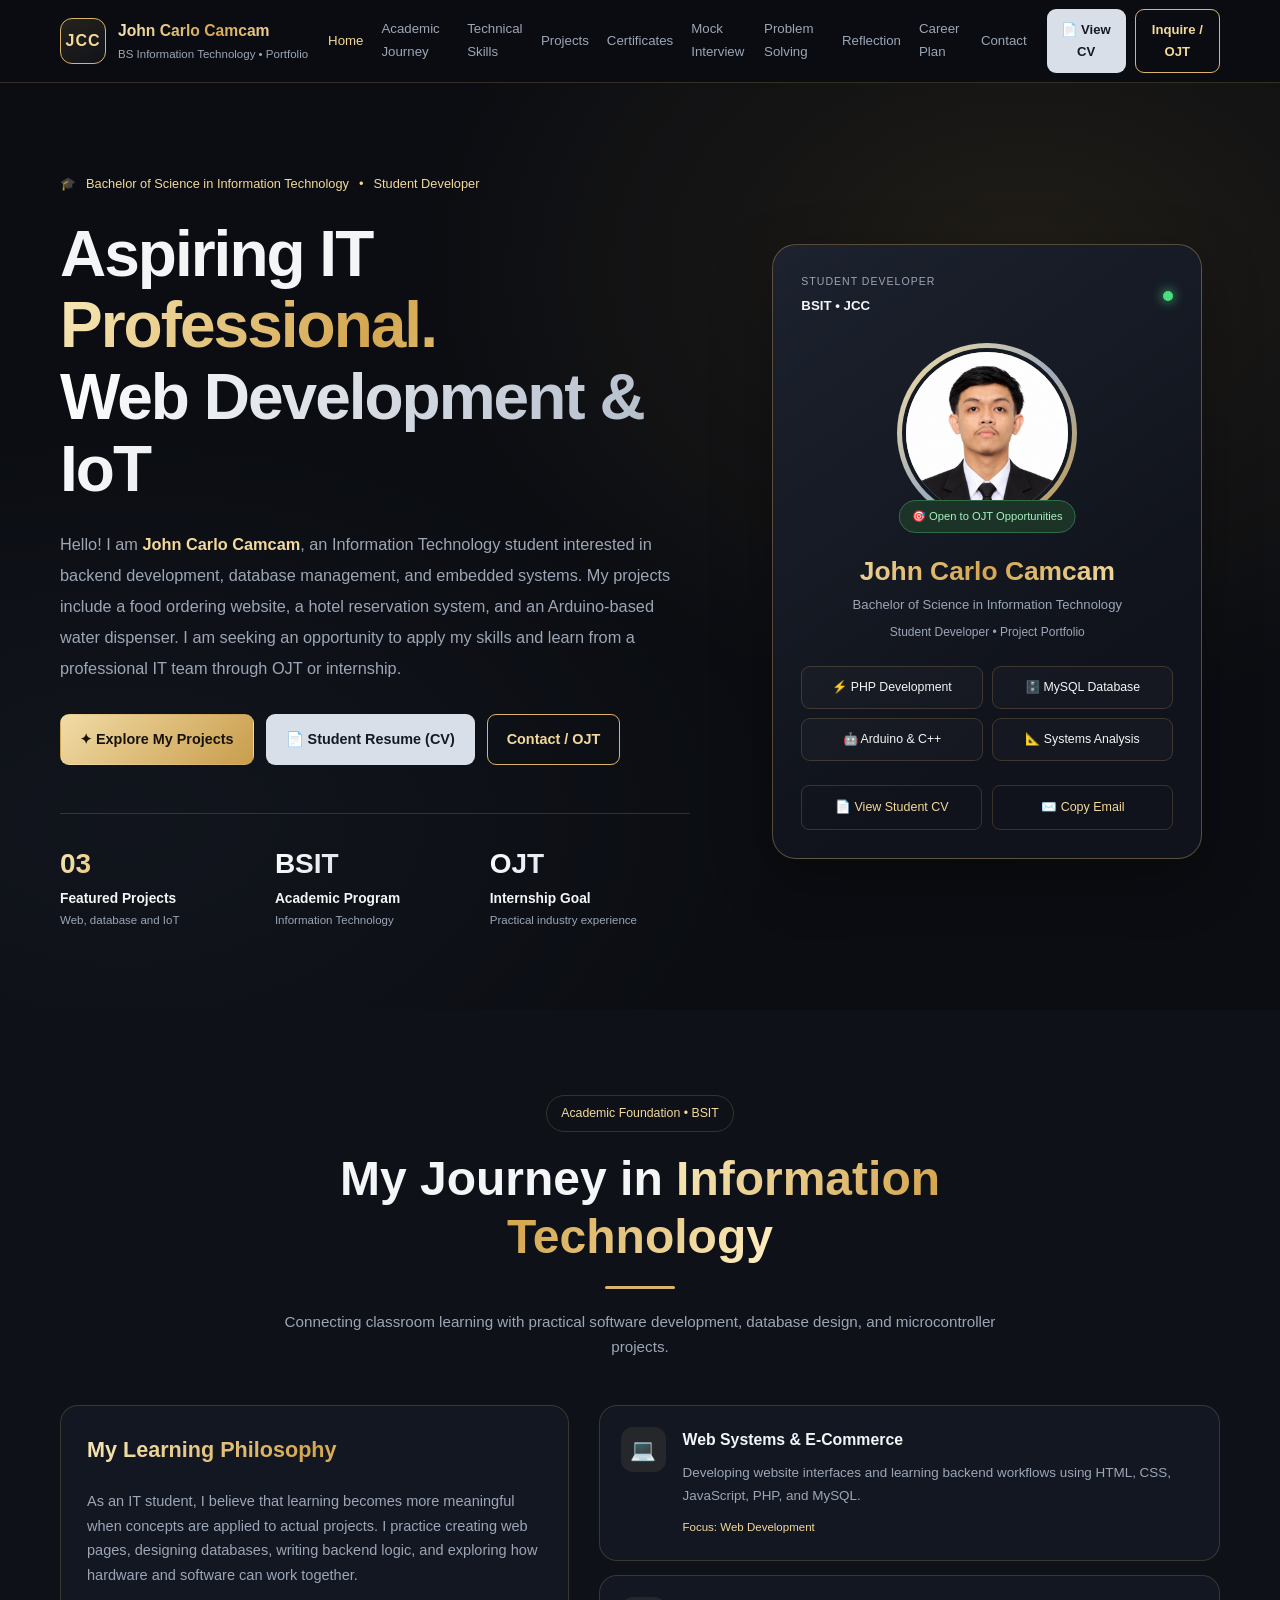
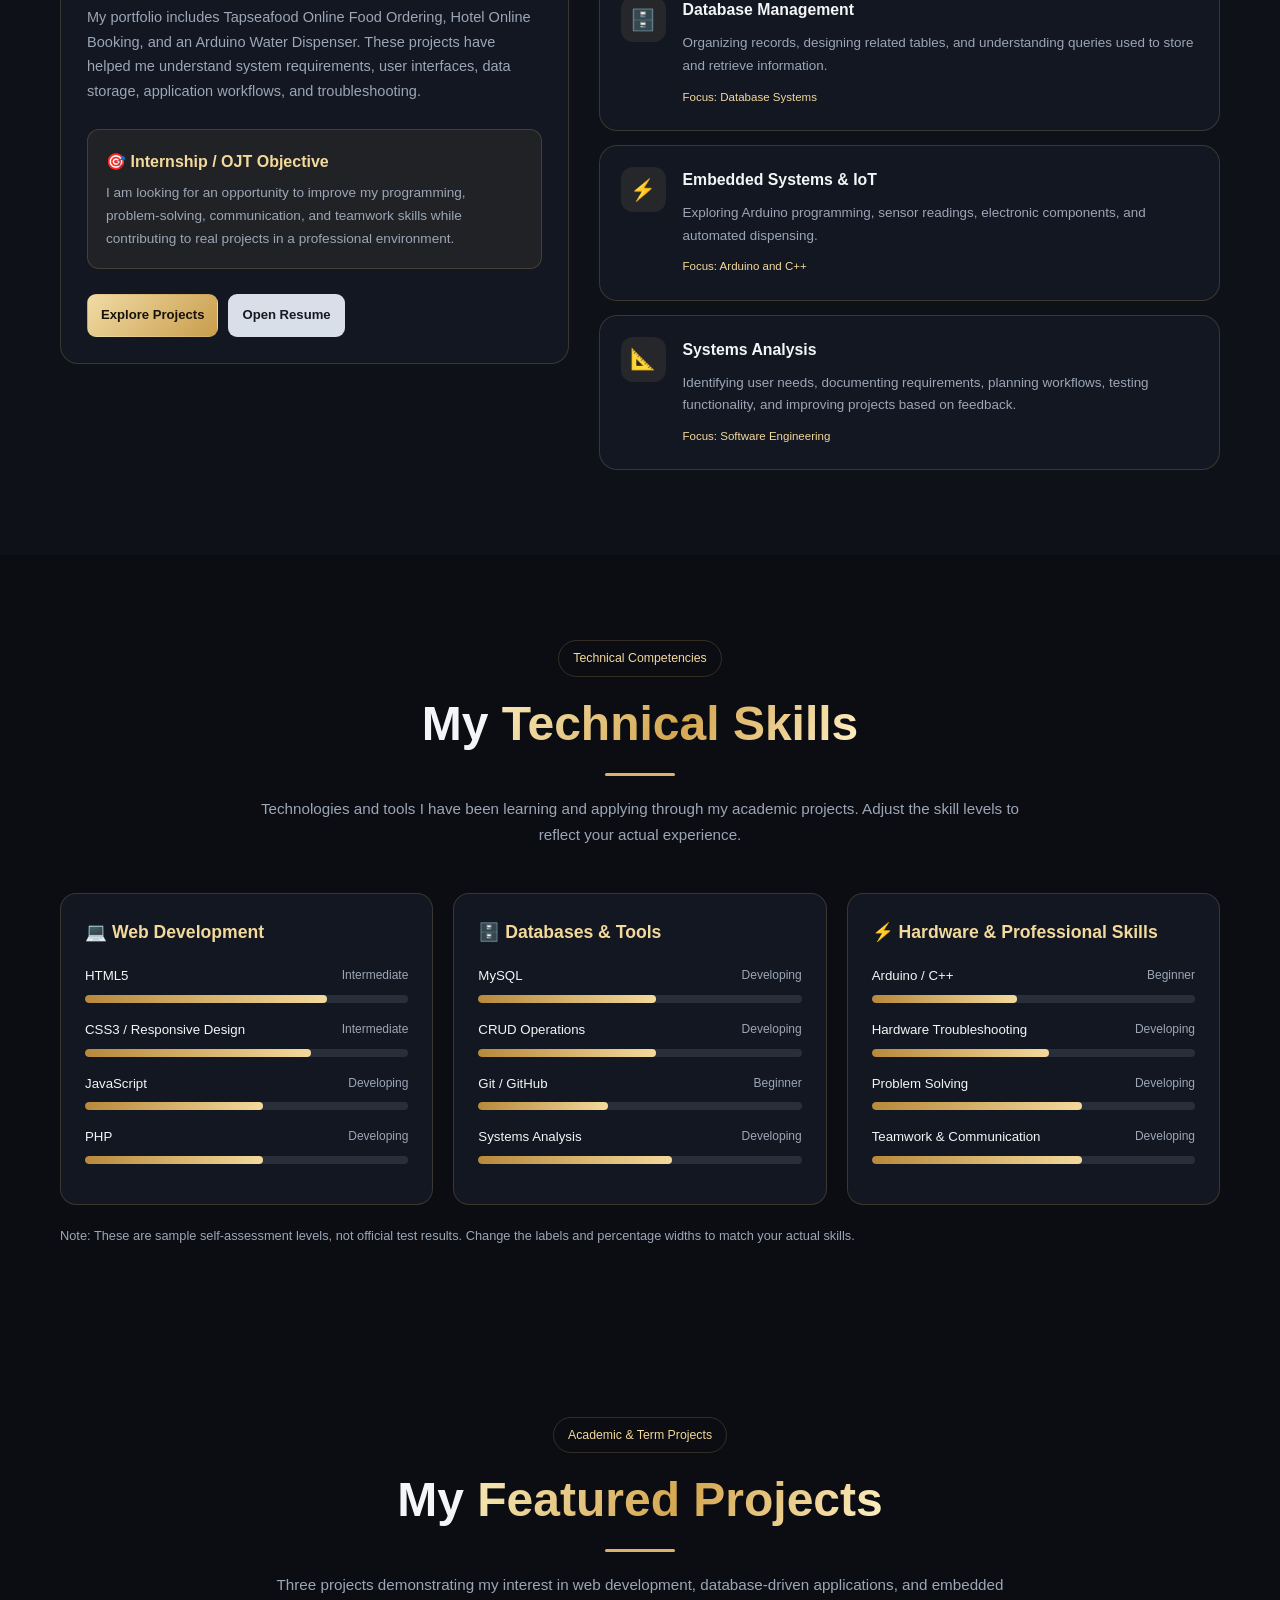
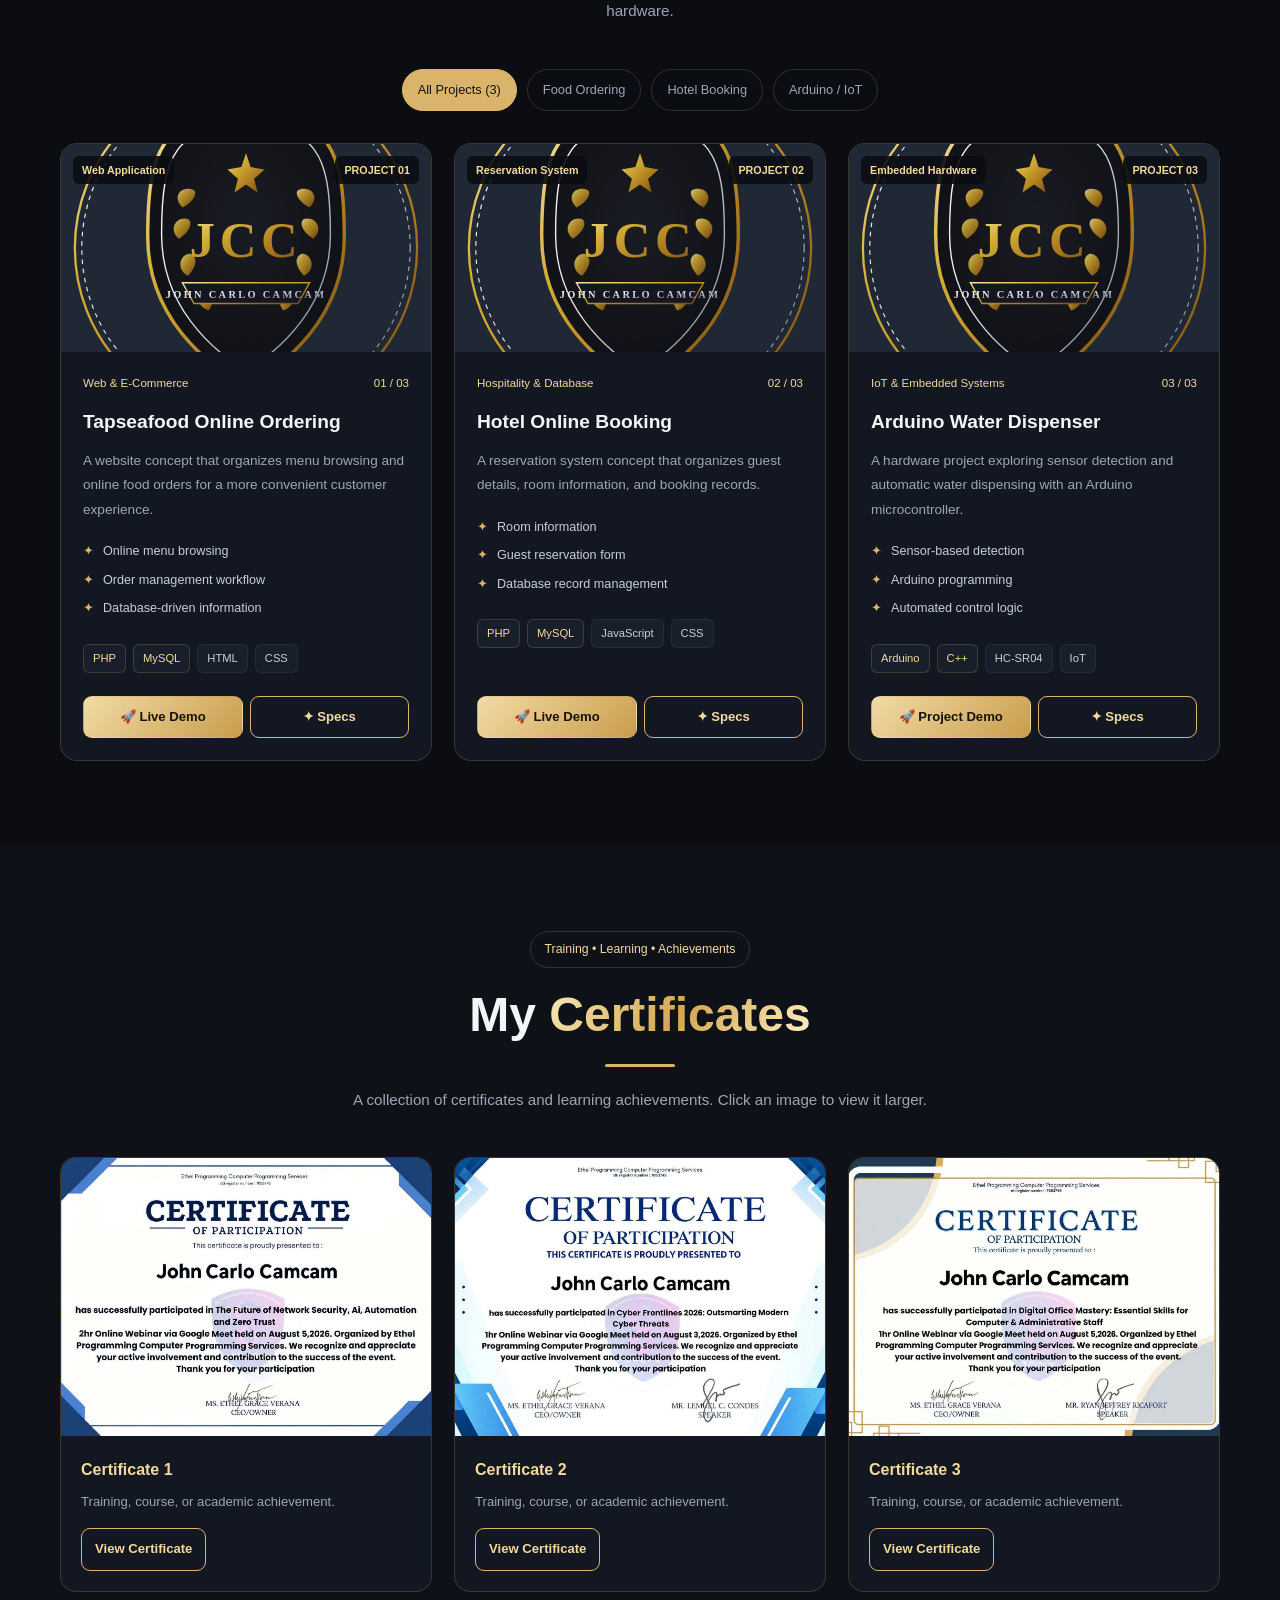
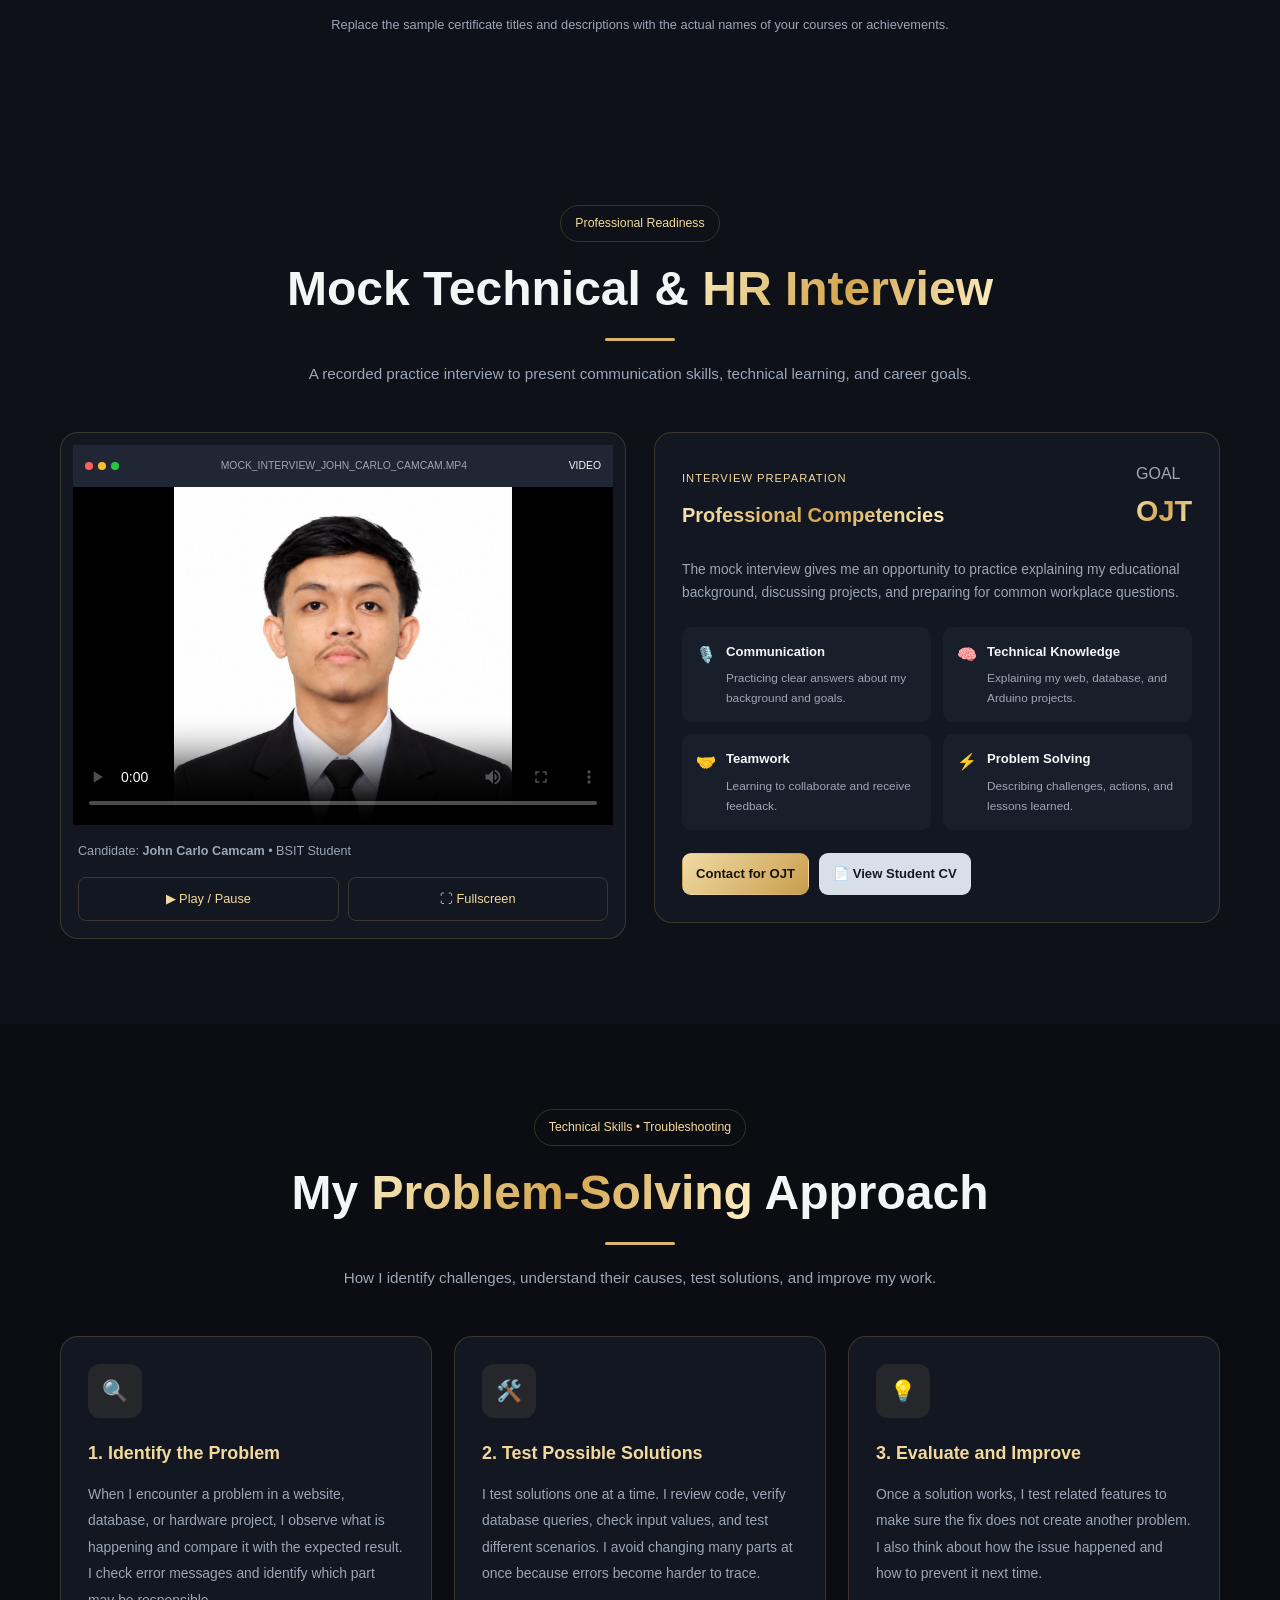
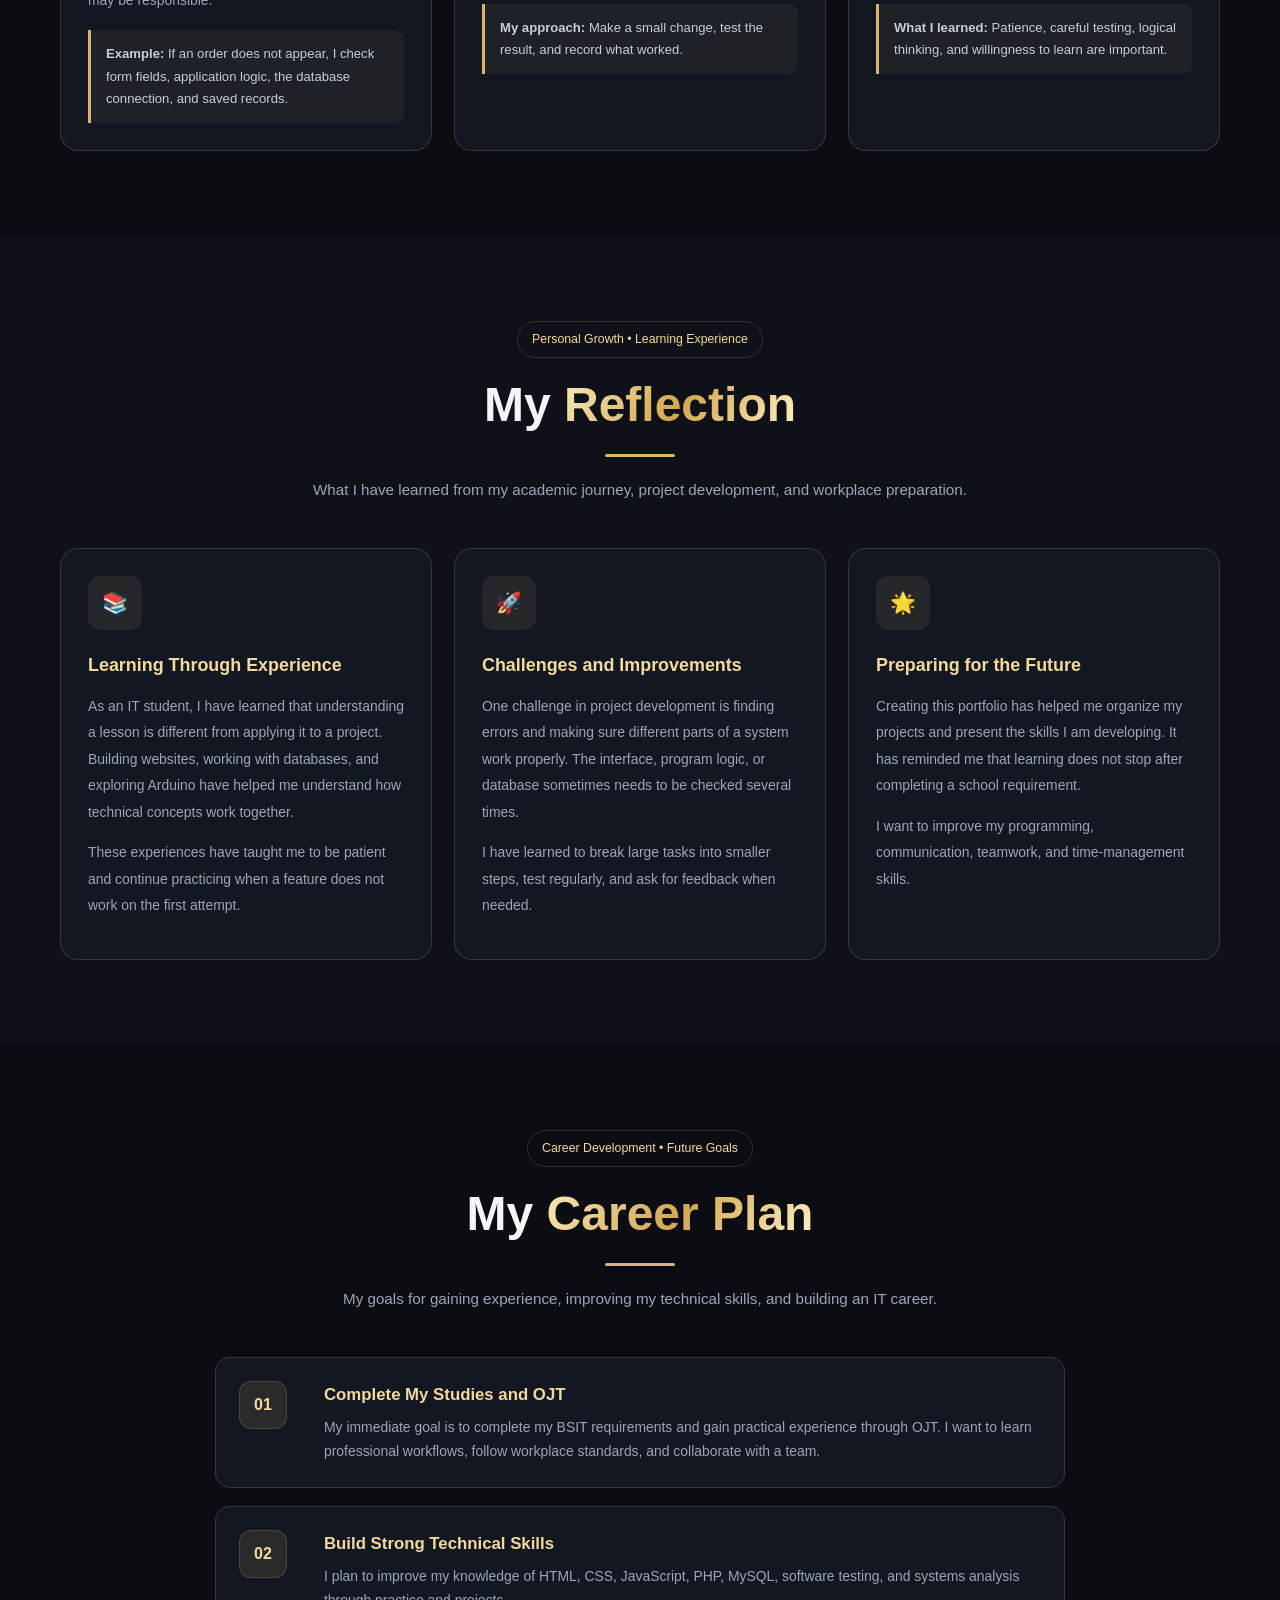
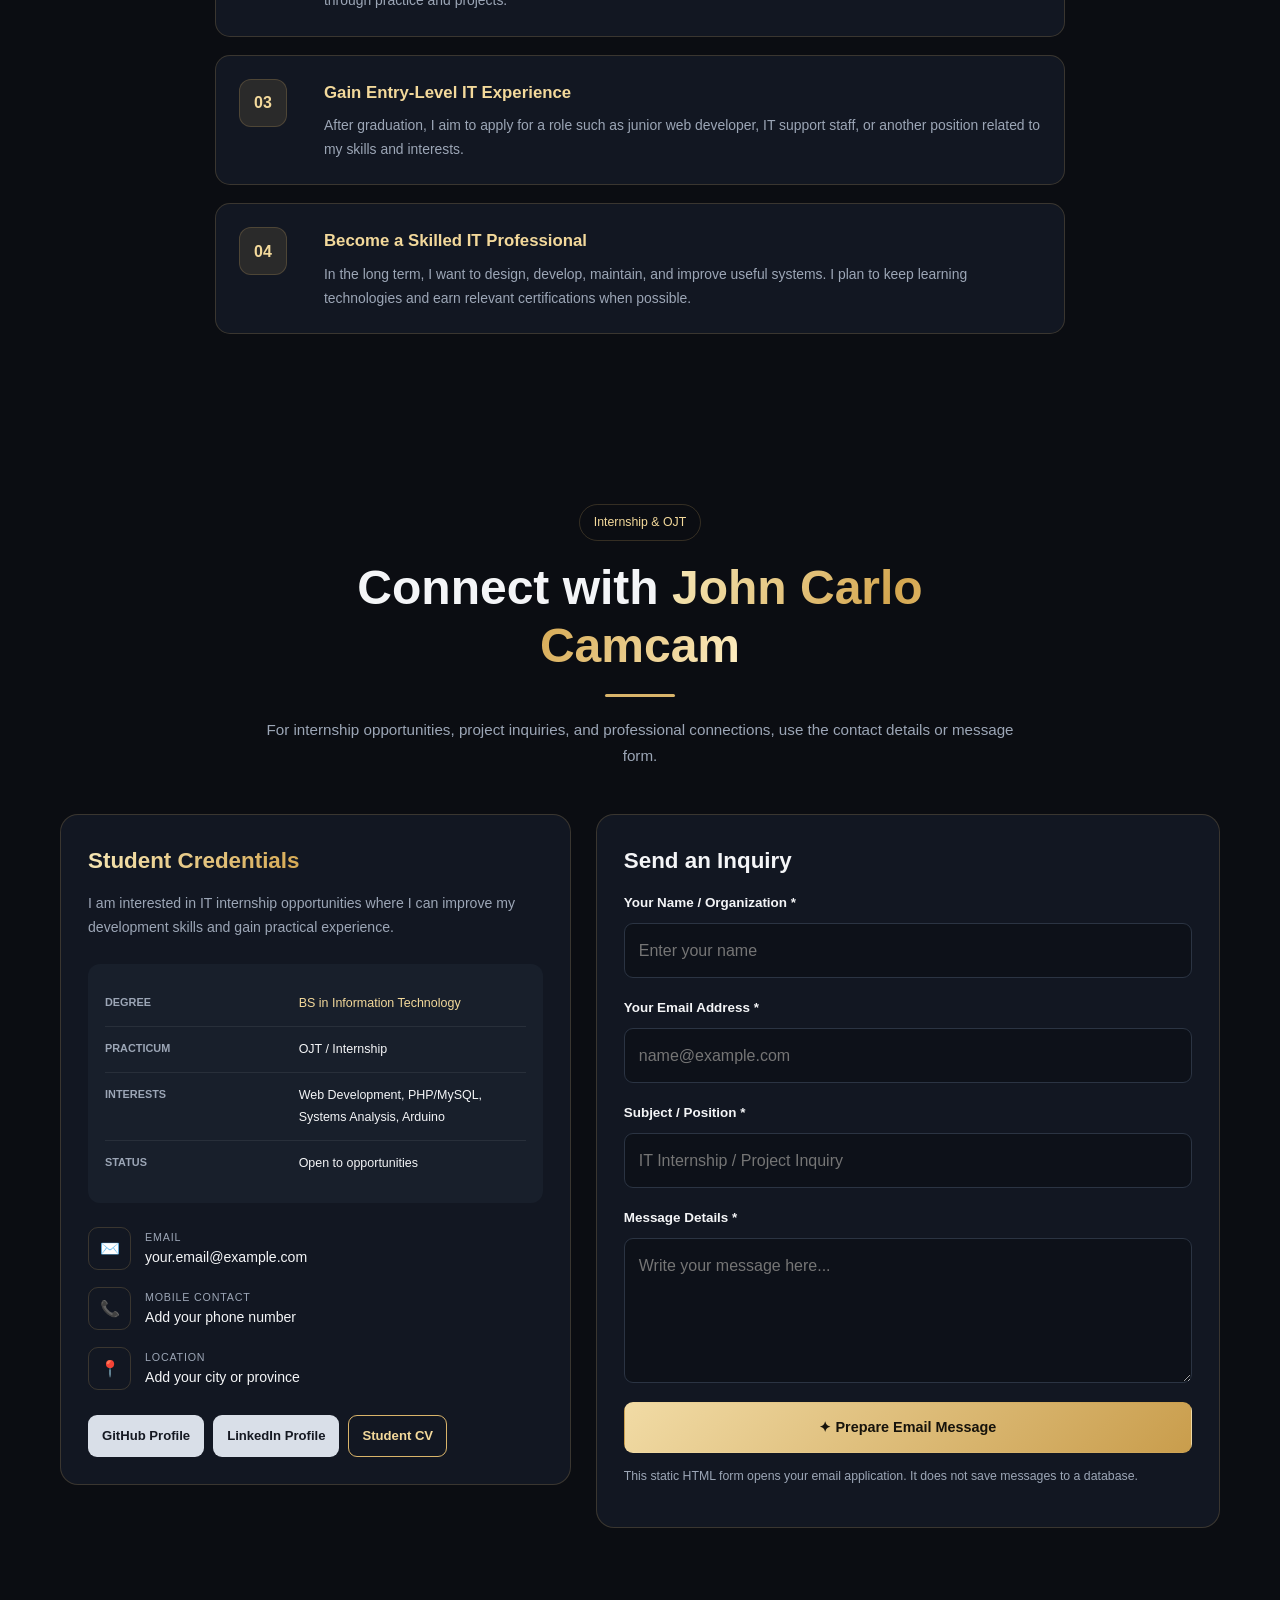
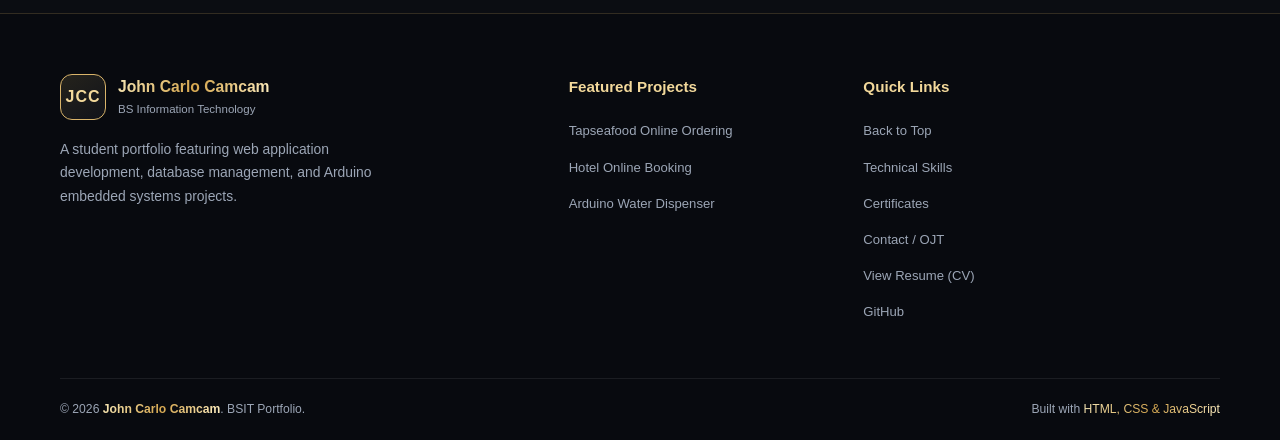
==== index.html @ d55e39c0 "Add files via upload" ====
<!DOCTYPE html>
<html lang="en">

<head>
    <meta charset="UTF-8">
    <meta name="viewport" content="width=device-width, initial-scale=1.0">
    <meta name="theme-color" content="#0b0d12">
    <meta name="description"
        content="John Carlo Camcam's BSIT portfolio showcasing web development, databases, IoT projects, certificates, and technical skills.">
    <title>John Carlo Camcam | BSIT Portfolio</title>
    <link rel="icon" href="assets/images/profile_avatar.svg" type="image/svg+xml">

    <style>
        :root {
            --bg: #0b0d12;
            --surface: #121722;
            --surface2: #181f2b;
            --gold: #d9b46a;
            --gold-light: #f3d99b;
            --silver: #c7ced9;
            --muted: #9ca6b6;
            --text: #f4f5f7;
            --border: rgba(217, 180, 106, .2);
            --radius: 18px;
            --shadow: 0 20px 60px rgba(0, 0, 0, .3);
        }

        * {
            box-sizing: border-box;
            margin: 0;
            padding: 0
        }

        html {
            scroll-behavior: smooth;
            scroll-padding-top: 95px
        }

        body {
            background: var(--bg);
            color: var(--text);
            font-family: Inter, "Segoe UI", Arial, sans-serif;
            line-height: 1.7;
            overflow-x: hidden
        }

        body.modal-open {
            overflow: hidden
        }

        a {
            color: inherit;
            text-decoration: none
        }

        button,
        input,
        textarea,
        select {
            font: inherit
        }

        button,
        a {
            -webkit-tap-highlight-color: transparent
        }

        button {
            cursor: pointer
        }

        img,
        video {
            max-width: 100%
        }

        .container {
            width: min(1160px, 92%);
            margin-inline: auto
        }

        .gold-gradient-text {
            background: linear-gradient(120deg, #f7e8b7, #d4a64f, #fff0c4);
            -webkit-background-clip: text;
            background-clip: text;
            color: transparent
        }

        .silver-gradient-text {
            background: linear-gradient(120deg, #fff, #aab5c5);
            -webkit-background-clip: text;
            background-clip: text;
            color: transparent
        }

        .btn {
            display: inline-flex;
            align-items: center;
            justify-content: center;
            gap: 8px;
            padding: 12px 19px;
            border: 1px solid transparent;
            border-radius: 9px;
            font-size: .9rem;
            font-weight: 700;
            transition: .25s;
            text-align: center
        }

        .btn:hover {
            transform: translateY(-2px)
        }

        .btn-sm {
            padding: 9px 13px;
            font-size: .82rem
        }

        .btn-gold {
            background: linear-gradient(135deg, #f1dba5, #c99d4c);
            color: #17130b
        }

        .btn-silver {
            background: #d9dfe8;
            color: #151922
        }

        .btn-outline-gold {
            border-color: var(--gold);
            color: var(--gold-light);
            background: transparent
        }

        .btn-outline-gold:hover {
            background: rgba(217, 180, 106, .1)
        }

        section:not(.hero) {
            padding: 85px 0
        }

        .about-section,
        .interview-section,
        .certificates-section {
            background: #0e1118
        }

        .section-header {
            text-align: center;
            max-width: 760px;
            margin: 0 auto 45px
        }

        .student-badge-pill {
            display: inline-block;
            padding: 7px 14px;
            border: 1px solid var(--border);
            border-radius: 30px;
            color: var(--gold-light);
            font-size: .77rem;
            margin-bottom: 18px
        }

        .section-title {
            font-size: clamp(2rem, 4vw, 3rem);
            line-height: 1.2
        }

        .gold-divider-bar {
            width: 70px;
            height: 3px;
            border-radius: 4px;
            background: var(--gold);
            margin: 20px auto
        }

        .section-subtitle {
            color: var(--muted);
            font-size: .95rem
        }

        .card {
            background: var(--surface);
            border: 1px solid var(--border);
            border-radius: var(--radius);
            padding: 26px
        }

        .muted {
            color: var(--muted)
        }

        /* NAVIGATION */
        .navbar {
            position: sticky;
            top: 0;
            z-index: 100;
            background: rgba(11, 13, 18, .96);
            backdrop-filter: blur(18px);
            border-bottom: 1px solid var(--border)
        }

        .nav-container {
            min-height: 82px;
            display: flex;
            justify-content: space-between;
            align-items: center;
            gap: 20px
        }

        .brand-link {
            display: flex;
            align-items: center;
            gap: 12px;
            flex-shrink: 0
        }

        .brand-crest {
            width: 46px;
            height: 46px;
            display: grid;
            place-items: center;
            border: 1px solid var(--gold);
            border-radius: 12px;
            background: linear-gradient(145deg, #25231c, #11131a)
        }

        .crest-initials {
            color: var(--gold-light);
            font-weight: 900;
            letter-spacing: 1px
        }

        .brand-name {
            display: block;
            font-size: .98rem;
            font-weight: 800
        }

        .brand-subtitle {
            display: block;
            font-size: .72rem;
            color: var(--muted)
        }

        .nav-container nav {
            margin-left: auto
        }

        .nav-links {
            display: flex;
            align-items: center;
            gap: 18px;
            list-style: none
        }

        .nav-link {
            display: block;
            color: var(--muted);
            font-size: .83rem;
            transition: .2s
        }

        .nav-link:hover,
        .nav-link.active {
            color: var(--gold-light)
        }

        .nav-actions {
            display: flex;
            gap: 9px;
            align-items: center
        }

        .nav-toggle-btn {
            display: none;
            border: 1px solid var(--border);
            border-radius: 8px;
            padding: 9px 12px;
            color: var(--gold-light);
            background: var(--surface);
            font-size: 1.2rem
        }

        /* HERO */
        .hero {
            padding: 90px 0 80px;
            background: radial-gradient(ellipse at 80% 20%, rgba(184, 140, 58, .12), transparent 42%), radial-gradient(ellipse at 10% 80%, rgba(91, 113, 155, .08), transparent 40%)
        }

        .hero-grid {
            display: grid;
            grid-template-columns: 1.15fr .85fr;
            align-items: center;
            gap: 65px
        }

        .hero-eyebrow {
            display: flex;
            align-items: center;
            flex-wrap: wrap;
            gap: 10px;
            color: var(--gold-light);
            font-size: .8rem;
            margin-bottom: 24px
        }

        .hero-title {
            font-size: clamp(2.5rem, 5vw, 4.6rem);
            line-height: 1.12;
            letter-spacing: -2px;
            margin-bottom: 24px
        }

        .hero-title span {
            display: block
        }

        .hero-description {
            max-width: 620px;
            color: var(--muted);
            font-size: 1.02rem;
            line-height: 1.9
        }

        .highlight-name {
            color: var(--gold-light)
        }

        .hero-cta {
            display: flex;
            flex-wrap: wrap;
            gap: 12px;
            margin-top: 30px
        }

        .hero-metrics {
            display: grid;
            grid-template-columns: repeat(3, 1fr);
            gap: 15px;
            margin-top: 48px;
            padding-top: 26px;
            border-top: 1px solid var(--border)
        }

        .metric-number {
            font-size: 1.75rem;
            font-weight: 900
        }

        .metric-label {
            font-size: .86rem;
            font-weight: 700
        }

        .metric-sub {
            font-size: .72rem;
            color: var(--muted)
        }

        .student-credential-card {
            max-width: 430px;
            margin: auto;
            padding: 28px;
            border: 1px solid rgba(217, 180, 106, .35);
            border-radius: 24px;
            background: linear-gradient(145deg, #1c222e, #10131b 70%);
            box-shadow: var(--shadow);
            position: relative
        }

        .card-chip-header {
            display: flex;
            justify-content: space-between;
            align-items: center;
            margin-bottom: 25px
        }

        .card-id-tag {
            display: block;
            color: var(--muted);
            font-size: .66rem;
            letter-spacing: 1px
        }

        .card-id-num {
            font-size: .83rem;
            font-weight: 800
        }

        .pulse-dot {
            display: inline-block;
            width: 10px;
            height: 10px;
            border-radius: 50%;
            background: #4ade80;
            box-shadow: 0 0 12px #4ade80
        }

        .profile-photo-container {
            position: relative;
            width: 180px;
            height: 180px;
            margin: 0 auto 23px;
            padding: 5px;
            border-radius: 50%;
            background: linear-gradient(135deg, #f6dfa2, #a1adbd, #c59c4b)
        }

        .profile-photo-img {
            width: 100%;
            height: 100%;
            object-fit: cover;
            border: 4px solid #151922;
            border-radius: 50%;
            background: var(--surface2)
        }

        .photo-status-badge {
            position: absolute;
            bottom: -10px;
            left: 50%;
            transform: translateX(-50%);
            white-space: nowrap;
            padding: 6px 12px;
            border-radius: 20px;
            background: #1c3428;
            color: #a7f3c0;
            font-size: .7rem;
            border: 1px solid #316c49
        }

        .profile-card-name {
            text-align: center;
            font-size: 1.65rem;
            margin-top: 26px
        }

        .profile-card-degree,
        .profile-card-academic {
            text-align: center;
            color: var(--muted);
            font-size: .82rem
        }

        .profile-card-academic {
            font-size: .75rem;
            margin-top: 5px
        }

        .profile-chips-grid {
            display: grid;
            grid-template-columns: 1fr 1fr;
            gap: 9px;
            margin: 24px 0
        }

        .chip-item {
            border: 1px solid var(--border);
            padding: 10px;
            border-radius: 9px;
            font-size: .77rem;
            text-align: center;
            background: rgba(255, 255, 255, .025)
        }

        .card-action-bar {
            display: flex;
            gap: 10px
        }

        .card-btn-action {
            flex: 1;
            padding: 11px 7px;
            border: 1px solid var(--border);
            border-radius: 8px;
            color: var(--gold-light);
            background: transparent;
            font-size: .78rem
        }

        /* ACADEMIC */
        .about-grid {
            display: grid;
            grid-template-columns: .9fr 1.1fr;
            gap: 30px;
            align-items: start
        }

        .narrative-heading {
            font-size: 1.35rem;
            margin-bottom: 20px
        }

        .about-text-lead,
        .about-text-body {
            color: var(--muted);
            font-size: .91rem;
            margin-bottom: 17px
        }

        .ojt-readiness-highlight {
            padding: 18px;
            margin: 25px 0;
            background: rgba(217, 180, 106, .07);
            border: 1px solid var(--border);
            border-radius: 12px
        }

        .ojt-badge-title {
            color: var(--gold-light);
            margin-bottom: 6px
        }

        .ojt-badge-desc {
            font-size: .85rem;
            color: var(--muted)
        }

        .about-action-links {
            display: flex;
            gap: 10px;
            flex-wrap: wrap
        }

        .about-highlights-list {
            display: grid;
            gap: 14px
        }

        .about-highlight-item {
            display: flex;
            gap: 17px;
            padding: 21px;
            background: var(--surface);
            border: 1px solid var(--border);
            border-radius: var(--radius)
        }

        .about-highlight-icon,
        .development-icon {
            width: 45px;
            height: 45px;
            flex-shrink: 0;
            display: grid;
            place-items: center;
            border-radius: 12px;
            background: rgba(217, 180, 106, .1);
            font-size: 1.3rem
        }

        .about-highlight-title {
            font-size: .99rem;
            margin-bottom: 8px
        }

        .about-highlight-desc {
            color: var(--muted);
            font-size: .84rem
        }

        .curriculum-tag {
            display: inline-block;
            margin-top: 10px;
            color: var(--gold-light);
            font-size: .72rem
        }

        /* TECHNICAL SKILLS */
        .skills-grid {
            display: grid;
            grid-template-columns: repeat(3, minmax(0, 1fr));
            gap: 20px
        }

        .skill-card {
            background: var(--surface);
            border: 1px solid var(--border);
            border-radius: 16px;
            padding: 24px;
            transition: .25s
        }

        .skill-card:hover {
            transform: translateY(-4px);
            border-color: var(--gold)
        }

        .skill-card h3 {
            color: var(--gold-light);
            margin-bottom: 18px;
            font-size: 1.1rem
        }

        .skill-row {
            margin-bottom: 16px
        }

        .skill-label {
            display: flex;
            justify-content: space-between;
            gap: 10px;
            font-size: .83rem;
            margin-bottom: 7px
        }

        .skill-label span:last-child {
            color: var(--muted);
            font-size: .75rem
        }

        .skill-track {
            height: 8px;
            border-radius: 20px;
            background: #282f3b;
            overflow: hidden
        }

        .skill-fill {
            height: 100%;
            width: var(--level);
            background: linear-gradient(90deg, #b8893b, #f3d99b);
            border-radius: 20px
        }

        .skill-note {
            margin-top: 20px;
            color: var(--muted);
            font-size: .8rem
        }

        /* PROJECTS */
        .projects-filter-bar {
            display: flex;
            justify-content: center;
            flex-wrap: wrap;
            gap: 10px;
            margin-bottom: 32px
        }

        .filter-pill {
            border: 1px solid var(--border);
            border-radius: 30px;
            padding: 9px 15px;
            background: transparent;
            color: var(--muted);
            font-size: .8rem
        }

        .filter-pill.active,
        .filter-pill:hover {
            color: #17130b;
            background: var(--gold);
            border-color: var(--gold)
        }

        .projects-grid {
            display: grid;
            grid-template-columns: repeat(3, minmax(0, 1fr));
            gap: 22px
        }

        .project-card {
            display: flex;
            flex-direction: column;
            min-width: 0;
            overflow: hidden;
            background: var(--surface);
            border: 1px solid var(--border);
            border-radius: 17px;
            transition: .25s
        }

        .project-card:hover {
            transform: translateY(-5px);
            border-color: rgba(217, 180, 106, .65)
        }

        .project-card[hidden] {
            display: none
        }

        .project-thumbnail-box {
            position: relative;
            aspect-ratio: 16/9;
            overflow: hidden;
            background: #202735
        }

        .project-thumbnail-img {
            width: 100%;
            height: 100%;
            object-fit: cover;
            transition: .4s
        }

        .project-card:hover .project-thumbnail-img {
            transform: scale(1.04)
        }

        .project-type-tag,
        .project-tier-pill {
            position: absolute;
            top: 12px;
            padding: 5px 9px;
            border-radius: 6px;
            font-size: .67rem;
            font-weight: 800;
            background: rgba(11, 13, 18, .9);
            color: var(--gold-light)
        }

        .project-type-tag {
            left: 12px
        }

        .project-tier-pill {
            right: 12px
        }

        .project-card-body {
            display: flex;
            flex-direction: column;
            flex: 1;
            padding: 22px
        }

        .project-category-meta {
            display: flex;
            justify-content: space-between;
            gap: 10px;
            color: var(--gold-light);
            font-size: .72rem
        }

        .project-order-tag {
            color: var(--muted)
        }

        .project-card-title {
            font-size: 1.2rem;
            margin: 13px 0 10px
        }

        .project-card-desc {
            color: var(--muted);
            font-size: .85rem;
            line-height: 1.8
        }

        .project-features-preview {
            margin-top: 19px
        }

        .feature-preview-item {
            display: flex;
            gap: 9px;
            margin-bottom: 7px;
            font-size: .79rem;
            color: var(--silver)
        }

        .feat-bullet {
            color: var(--gold)
        }

        .project-tech-badges,
        .modal-tech-stack {
            display: flex;
            flex-wrap: wrap;
            gap: 7px;
            margin: 17px 0 23px
        }

        .tech-pill {
            background: var(--surface2);
            border: 1px solid rgba(255, 255, 255, .06);
            color: var(--silver);
            padding: 4px 9px;
            border-radius: 6px;
            font-size: .7rem
        }

        .tech-pill.primary {
            color: var(--gold-light);
            border-color: var(--border)
        }

        .project-card-actions {
            display: flex;
            gap: 7px;
            flex-wrap: wrap;
            margin-top: auto
        }

        .project-card-actions .btn {
            flex: 1
        }

        /* CERTIFICATES */
        .certificates-grid {
            display: grid;
            grid-template-columns: repeat(3, minmax(0, 1fr));
            gap: 22px
        }

        .certificate-card {
            overflow: hidden;
            background: var(--surface);
            border: 1px solid var(--border);
            border-radius: 16px;
            transition: .25s
        }

        .certificate-card:hover {
            transform: translateY(-5px);
            border-color: var(--gold)
        }

        .certificate-preview {
            display: block;
            width: 100%;
            aspect-ratio: 4/3;
            object-fit: cover;
            background: #202735;
            cursor: zoom-in
        }

        .certificate-body {
            padding: 20px
        }

        .certificate-body h3 {
            font-size: 1rem;
            margin-bottom: 8px;
            color: var(--gold-light)
        }

        .certificate-body p {
            color: var(--muted);
            font-size: .82rem;
            margin-bottom: 15px
        }

        .certificate-note {
            font-size: .8rem;
            color: var(--muted);
            text-align: center;
            margin-top: 22px
        }

        /* INTERVIEW */
        .interview-grid {
            display: grid;
            grid-template-columns: 1fr 1fr;
            gap: 28px;
            align-items: start
        }

        .interview-player-card {
            padding: 12px;
            border: 1px solid var(--border);
            border-radius: var(--radius);
            background: var(--surface)
        }

        .video-top-bar {
            display: flex;
            align-items: center;
            justify-content: space-between;
            gap: 8px;
            padding: 12px;
            background: #202633;
            font-size: .65rem
        }

        .video-window-controls {
            display: flex;
            gap: 5px
        }

        .v-dot {
            width: 8px;
            height: 8px;
            border-radius: 50%
        }

        .v-dot.red {
            background: #ff6058
        }

        .v-dot.yellow {
            background: #ffbd2e
        }

        .v-dot.green {
            background: #28c840
        }

        .video-title-tag {
            color: var(--muted);
            overflow-wrap: anywhere
        }

        .interview-video-player {
            display: block;
            width: 100%;
            aspect-ratio: 16/10;
            background: #000
        }

        .video-control-subtext {
            padding: 17px 5px 5px
        }

        .video-meta-info {
            color: var(--muted);
            font-size: .79rem
        }

        .video-actions-quick {
            display: flex;
            gap: 9px;
            margin-top: 15px
        }

        .btn-video-action {
            flex: 1;
            padding: 10px;
            border-radius: 8px;
            border: 1px solid var(--border);
            background: transparent;
            color: var(--gold-light);
            font-size: .8rem
        }

        .interview-score-card {
            background: var(--surface);
            border: 1px solid var(--border);
            border-radius: var(--radius);
            padding: 27px
        }

        .interview-score-header {
            display: flex;
            justify-content: space-between;
            gap: 15px;
            align-items: center
        }

        .score-badge {
            color: var(--gold-light);
            font-size: .7rem;
            letter-spacing: 1px
        }

        .score-title {
            font-size: 1.25rem;
            margin-top: 8px
        }

        .grade-score {
            font-size: 1.8rem;
            font-weight: 900
        }

        .interview-summary-text {
            margin: 22px 0;
            color: var(--muted);
            font-size: .86rem
        }

        .competencies-grid {
            display: grid;
            grid-template-columns: 1fr 1fr;
            gap: 12px
        }

        .competency-card {
            display: flex;
            gap: 10px;
            padding: 14px;
            background: var(--surface2);
            border-radius: 10px
        }

        .comp-name {
            font-size: .82rem;
            margin-bottom: 5px
        }

        .comp-desc {
            color: var(--muted);
            font-size: .74rem
        }

        .interview-cta-bar {
            display: flex;
            flex-wrap: wrap;
            gap: 10px;
            margin-top: 23px
        }

        /* REFLECTION, PROBLEM SOLVING, CAREER */
        .personal-development-grid {
            display: grid;
            grid-template-columns: repeat(3, minmax(0, 1fr));
            gap: 22px
        }

        .development-card {
            padding: 27px;
            background: var(--surface);
            border: 1px solid var(--border);
            border-radius: var(--radius);
            transition: .25s
        }

        .development-card:hover {
            transform: translateY(-5px);
            border-color: rgba(217, 180, 106, .65)
        }

        .development-icon {
            width: 54px;
            height: 54px;
            margin-bottom: 20px
        }

        .development-card h3 {
            font-size: 1.12rem;
            margin-bottom: 13px;
            color: var(--gold-light)
        }

        .development-card p {
            color: var(--muted);
            font-size: .87rem;
            line-height: 1.9;
            margin-bottom: 14px
        }

        .development-highlight {
            margin-top: 17px;
            padding: 13px 15px;
            background: rgba(217, 180, 106, .06);
            border-left: 3px solid var(--gold);
            border-radius: 0 9px 9px 0;
            color: var(--silver);
            font-size: .82rem
        }

        .career-timeline {
            display: grid;
            gap: 18px;
            max-width: 850px;
            margin: 0 auto
        }

        .career-step {
            display: grid;
            grid-template-columns: 65px 1fr;
            gap: 20px;
            padding: 23px;
            border: 1px solid var(--border);
            background: var(--surface);
            border-radius: 15px
        }

        .career-step-number {
            width: 48px;
            height: 48px;
            display: grid;
            place-items: center;
            border-radius: 12px;
            background: rgba(217, 180, 106, .12);
            border: 1px solid var(--border);
            color: var(--gold-light);
            font-weight: 900
        }

        .career-step h3 {
            margin-bottom: 7px;
            color: var(--gold-light);
            font-size: 1.05rem
        }

        .career-step p {
            color: var(--muted);
            font-size: .87rem
        }

        /* CONTACT */
        .contact-grid {
            display: grid;
            grid-template-columns: .9fr 1.1fr;
            gap: 25px;
            align-items: start
        }

        .contact-info-panel,
        .contact-form-panel {
            background: var(--surface);
            border: 1px solid var(--border);
            border-radius: var(--radius);
            padding: 27px
        }

        .contact-panel-title {
            font-size: 1.4rem;
            margin-bottom: 12px
        }

        .contact-panel-desc {
            color: var(--muted);
            font-size: .88rem
        }

        .ojt-candidate-meta-card {
            padding: 17px;
            margin: 24px 0;
            background: var(--surface2);
            border-radius: 12px
        }

        .meta-row {
            display: grid;
            grid-template-columns: 1fr 1.25fr;
            gap: 12px;
            padding: 12px 0;
            border-bottom: 1px solid rgba(255, 255, 255, .07)
        }

        .meta-row:last-child {
            border-bottom: none
        }

        .meta-label {
            color: var(--muted);
            font-size: .68rem;
            font-weight: 800
        }

        .meta-value {
            font-size: .78rem;
            overflow-wrap: anywhere
        }

        .meta-value.gold {
            color: var(--gold-light)
        }

        .contact-details-stack {
            display: grid;
            gap: 17px;
            margin-bottom: 25px
        }

        .contact-detail-row {
            display: flex;
            align-items: center;
            gap: 14px
        }

        .contact-icon-frame {
            width: 43px;
            height: 43px;
            display: grid;
            place-items: center;
            border: 1px solid var(--border);
            border-radius: 10px
        }

        .contact-field-sub {
            color: var(--muted);
            font-size: .67rem;
            letter-spacing: .8px
        }

        .contact-field-main {
            font-size: .88rem;
            overflow-wrap: anywhere
        }

        .contact-socials {
            display: flex;
            flex-wrap: wrap;
            gap: 9px
        }

        .form-group-item {
            margin-bottom: 19px
        }

        .form-input-label {
            display: block;
            font-size: .84rem;
            margin-bottom: 8px;
            font-weight: 700
        }

        .form-input-field {
            display: block;
            width: 100%;
            padding: 13px 14px;
            background: #0d1119;
            color: var(--text);
            border: 1px solid #2b3443;
            border-radius: 9px;
            outline: none
        }

        .form-input-field:focus {
            border-color: var(--gold)
        }

        .form-textarea {
            min-height: 145px;
            resize: vertical
        }

        .form-note {
            color: var(--muted);
            font-size: .77rem;
            margin-top: 13px
        }

        /* FOOTER */
        .footer {
            padding: 60px 0 20px;
            border-top: 1px solid var(--border);
            background: #080a0f
        }

        .footer-columns {
            display: grid;
            grid-template-columns: 1.3fr .7fr 1fr;
            gap: 45px;
            padding-bottom: 45px
        }

        .footer-description {
            max-width: 350px;
            margin-top: 18px;
            color: var(--muted);
            font-size: .87rem
        }

        .footer-heading {
            margin-bottom: 17px;
            color: var(--gold-light);
            font-size: .95rem
        }

        .footer-links {
            list-style: none
        }

        .footer-links li {
            margin-bottom: 9px
        }

        .footer-link-item {
            color: var(--muted);
            font-size: .82rem
        }

        .footer-link-item:hover {
            color: var(--gold-light)
        }

        .footer-bottom-bar {
            padding-top: 20px;
            border-top: 1px solid rgba(255, 255, 255, .08);
            display: flex;
            justify-content: space-between;
            gap: 15px;
            flex-wrap: wrap;
            color: var(--muted);
            font-size: .76rem
        }

        /* MODALS */
        .modal-overlay {
            position: fixed;
            inset: 0;
            z-index: 1000;
            display: none;
            align-items: center;
            justify-content: center;
            padding: 20px;
            background: rgba(0, 0, 0, .83);
            backdrop-filter: blur(8px)
        }

        .modal-overlay.active {
            display: flex
        }

        .modal-window {
            position: relative;
            width: min(760px, 100%);
            max-height: 90vh;
            overflow-y: auto;
            border: 1px solid var(--border);
            border-radius: 17px;
            background: var(--surface);
            box-shadow: var(--shadow);
            animation: modalIn .2s ease
        }

        @keyframes modalIn {
            from {
                opacity: 0;
                transform: translateY(12px)
            }

            to {
                opacity: 1;
                transform: translateY(0)
            }
        }

        .modal-close-button {
            position: absolute;
            top: 12px;
            right: 12px;
            z-index: 5;
            width: 39px;
            height: 39px;
            border: 1px solid var(--border);
            border-radius: 50%;
            background: #11151d;
            color: white;
            font-size: 1.6rem
        }

        .modal-content {
            padding: 30px
        }

        .modal-img-wrapper {
            margin-bottom: 20px;
            border-radius: 10px;
            overflow: hidden;
            background: #090b10
        }

        .modal-img-element {
            display: block;
            width: 100%;
            max-height: 320px;
            object-fit: contain
        }

        .modal-cat-tag {
            display: inline-block;
            color: var(--gold-light);
            font-size: .8rem;
            margin-bottom: 8px
        }

        .modal-title {
            font-size: 1.8rem;
            margin-bottom: 13px;
            padding-right: 35px
        }

        .modal-desc {
            color: var(--muted);
            margin-bottom: 23px
        }

        .modal-section-heading {
            color: var(--gold-light);
            margin: 20px 0 10px
        }

        .modal-features-list {
            padding-left: 22px;
            color: var(--silver)
        }

        .modal-features-list li {
            margin-bottom: 7px
        }

        .modal-actions {
            display: flex;
            gap: 10px;
            flex-wrap: wrap
        }

        .resume-window {
            width: min(950px, 100%)
        }

        .resume-modal-top-bar {
            display: flex;
            align-items: center;
            justify-content: space-between;
            gap: 20px;
            padding: 25px 25px 20px
        }

        .resume-modal-heading {
            font-size: 1.4rem
        }

        .resume-modal-sub {
            color: var(--muted);
            font-size: .8rem
        }

        .resume-modal-actions {
            display: flex;
            gap: 8px;
            flex-wrap: wrap
        }

        .resume-image-container {
            margin: 0 20px;
            background: #e7e7e7;
            text-align: center;
            border-radius: 8px;
            overflow: auto
        }

        .resume-full-image {
            display: block;
            width: 100%;
            height: auto;
            margin: auto
        }

        .resume-modal-footer {
            padding: 20px;
            text-align: right
        }

        .empty-resume {
            padding: 65px 20px;
            color: #333
        }

        .certificate-modal-image {
            display: block;
            width: 100%;
            max-height: 72vh;
            object-fit: contain;
            background: #080a0f
        }

        .demo-window {
            width: min(850px, 100%)
        }

        .demo-content {
            padding: 30px
        }

        .demo-banner {
            padding: 22px;
            border-radius: 12px;
            background: linear-gradient(135deg, #29251b, #111722);
            border: 1px solid var(--border);
            margin-bottom: 20px
        }

        .demo-banner h3 {
            color: var(--gold-light);
            font-size: 1.5rem
        }

        .demo-banner p {
            color: var(--muted);
            font-size: .87rem
        }

        .demo-grid {
            display: grid;
            grid-template-columns: repeat(2, minmax(0, 1fr));
            gap: 14px
        }

        .demo-item {
            padding: 16px;
            border: 1px solid var(--border);
            background: var(--surface2);
            border-radius: 12px
        }

        .demo-item h4 {
            margin-bottom: 5px;
            color: var(--gold-light)
        }

        .demo-item p {
            color: var(--muted);
            font-size: .82rem
        }

        .demo-form {
            display: grid;
            gap: 12px;
            margin-top: 16px
        }

        .demo-form input,
        .demo-form select {
            width: 100%;
            padding: 11px;
            border-radius: 8px;
            border: 1px solid #343d4b;
            background: #0b0d12;
            color: var(--text)
        }

        .demo-result {
            margin-top: 15px;
            color: #a7f3c0;
            font-size: .87rem
        }

        .demo-counter {
            font-size: 1.6rem;
            font-weight: 900;
            color: var(--gold-light)
        }

        :focus-visible {
            outline: 2px solid var(--gold-light);
            outline-offset: 3px
        }

        /* RESPONSIVE NAV + LAYOUT */
        @media(max-width:1100px) {
            .nav-links {
                gap: 11px
            }

            .nav-link {
                font-size: .78rem
            }

            .nav-actions .btn {
                padding: 8px 10px
            }

            .hero-grid {
                gap: 35px
            }

            .projects-grid,
            .certificates-grid {
                grid-template-columns: repeat(2, minmax(0, 1fr))
            }

            .skills-grid {
                grid-template-columns: repeat(2, minmax(0, 1fr))
            }

            .personal-development-grid {
                grid-template-columns: repeat(2, minmax(0, 1fr))
            }
        }

        @media(max-width:850px) {
            .nav-container {
                min-height: 74px
            }

            .nav-container nav {
                position: absolute;
                top: 74px;
                left: 0;
                right: 0;
                margin: 0
            }

            .nav-toggle-btn {
                display: inline-block
            }

            .nav-actions {
                margin-left: auto
            }

            .nav-actions .nav-contact {
                display: none
            }

            .nav-links {
                display: none;
                flex-direction: column;
                align-items: stretch;
                gap: 0;
                padding: 12px 4%;
                background: #10141d;
                border-bottom: 1px solid var(--border);
                box-shadow: 0 18px 30px rgba(0, 0, 0, .28);
                max-height: calc(100vh - 74px);
                overflow-y: auto
            }

            .nav-links.open {
                display: flex
            }

            .nav-links li a {
                display: block;
                padding: 12px;
                border-radius: 8px;
                font-size: .9rem
            }

            .nav-links li a:hover,
            .nav-links li a.active {
                background: rgba(217, 180, 106, .08)
            }

            .hero-grid,
            .about-grid,
            .interview-grid,
            .contact-grid {
                grid-template-columns: 1fr
            }

            .hero-left {
                text-align: center
            }

            .hero-eyebrow,
            .hero-cta {
                justify-content: center
            }

            .hero-description {
                margin-inline: auto
            }

            .hero-metrics {
                text-align: left
            }

            .hero-right {
                margin-top: 15px
            }

            .footer-columns {
                grid-template-columns: 1fr 1fr
            }

            .footer-columns>div:first-child {
                grid-column: 1/-1
            }
        }

        @media(max-width:580px) {
            section:not(.hero) {
                padding: 62px 0
            }

            .hero {
                padding: 58px 0
            }

            .hero-title {
                letter-spacing: -1px
            }

            .brand-subtitle {
                font-size: .62rem
            }

            .brand-crest {
                width: 40px;
                height: 40px
            }

            .brand-name {
                font-size: .82rem
            }

            .nav-actions .btn {
                display: none
            }

            .hero-metrics {
                gap: 8px
            }

            .metric-number {
                font-size: 1.4rem
            }

            .metric-label {
                font-size: .75rem
            }

            .metric-sub {
                font-size: .66rem
            }

            .student-credential-card {
                padding: 22px
            }

            .projects-grid,
            .certificates-grid,
            .skills-grid,
            .personal-development-grid,
            .competencies-grid,
            .demo-grid {
                grid-template-columns: 1fr
            }

            .about-highlight-item {
                padding: 18px
            }

            .meta-row {
                grid-template-columns: 1fr;
                gap: 3px
            }

            .footer-columns {
                grid-template-columns: 1fr;
                gap: 30px
            }

            .footer-columns>div:first-child {
                grid-column: auto
            }

            .modal-overlay {
                padding: 9px
            }

            .modal-content,
            .demo-content {
                padding: 21px
            }

            .modal-title {
                font-size: 1.4rem
            }

            .resume-modal-top-bar {
                flex-direction: column;
                align-items: flex-start
            }

            .resume-image-container {
                margin: 0 10px
            }

            .interview-score-header {
                align-items: flex-start
            }

            .project-card-actions .btn {
                flex-basis: 30%
            }

            .career-step {
                grid-template-columns: 45px 1fr;
                gap: 13px;
                padding: 18px
            }

            .career-step-number {
                width: 40px;
                height: 40px
            }
        }

        @media(prefers-reduced-motion:reduce) {

            *,
            *::before,
            *::after {
                scroll-behavior: auto !important;
                animation-duration: .01ms !important;
                transition-duration: .01ms !important
            }
        }

        @media print {
            body * {
                visibility: hidden
            }

            #resumeModal,
            #resumeModal * {
                visibility: visible
            }

            #resumeModal {
                display: block !important;
                position: absolute;
                inset: 0;
                padding: 0;
                background: white;
                overflow: visible
            }

            #resumeModal .modal-window {
                max-height: none;
                width: 100%;
                border: none;
                box-shadow: none;
                overflow: visible
            }

            #resumeModal .modal-close-button,
            #resumeModal .resume-modal-actions,
            #resumeModal .resume-modal-footer {
                display: none
            }

            #resumeModal .resume-image-container {
                margin: 0;
                overflow: visible
            }
        }
    </style>
</head>

<body>
    <header class="navbar" id="navbar">
        <div class="container nav-container">
            <a href="#hero" class="brand-link" aria-label="John Carlo Camcam home">
                <div class="brand-crest"><span class="crest-initials">JCC</span></div>
                <div>
                    <span class="brand-name gold-gradient-text">John Carlo Camcam</span>
                    <span class="brand-subtitle">BS Information Technology • Portfolio</span>
                </div>
            </a>

            <nav aria-label="Main navigation">
                <ul class="nav-links" id="navLinks">
                    <li><a href="#hero" class="nav-link active">Home</a></li>
                    <li><a href="#academic" class="nav-link">Academic Journey</a></li>
                    <li><a href="#skills" class="nav-link">Technical Skills</a></li>
                    <li><a href="#projects" class="nav-link">Projects</a></li>
                    <li><a href="#certificates" class="nav-link">Certificates</a></li>
                    <li><a href="#interview" class="nav-link">Mock Interview</a></li>
                    <li><a href="#problem-solving" class="nav-link">Problem Solving</a></li>
                    <li><a href="#reflection" class="nav-link">Reflection</a></li>
                    <li><a href="#career-plan" class="nav-link">Career Plan</a></li>
                    <li><a href="#contact" class="nav-link">Contact</a></li>
                </ul>
            </nav>

            <div class="nav-actions">
                <button class="btn btn-silver btn-sm resume-trigger">📄 View CV</button>
                <a href="#contact" class="btn btn-outline-gold btn-sm nav-contact">Inquire / OJT</a>
                <button class="nav-toggle-btn" id="navToggle" aria-label="Open navigation menu" aria-expanded="false"
                    aria-controls="navLinks">☰</button>
            </div>
        </div>
    </header>

    <main>
        <section class="hero" id="hero">
            <div class="container hero-grid">
                <div class="hero-left">
                    <div class="hero-eyebrow"><span>🎓</span><span>Bachelor of Science in Information
                            Technology</span><span>•</span><span>Student Developer</span></div>
                    <h1 class="hero-title">Aspiring IT <span class="gold-gradient-text">Professional.</span><span
                            class="silver-gradient-text">Web Development & IoT</span></h1>
                    <p class="hero-description">Hello! I am <strong class="highlight-name">John Carlo Camcam</strong>,
                        an Information Technology student interested in backend development, database management, and
                        embedded systems. My projects include a food ordering website, a hotel reservation system, and
                        an Arduino-based water dispenser. I am seeking an opportunity to apply my skills and learn from
                        a professional IT team through OJT or internship.</p>
                    <div class="hero-cta">
                        <a href="#projects" class="btn btn-gold">✦ Explore My Projects</a>
                        <button class="btn btn-silver resume-trigger">📄 Student Resume (CV)</button>
                        <a href="#contact" class="btn btn-outline-gold">Contact / OJT</a>
                    </div>
                    <div class="hero-metrics">
                        <div>
                            <div class="metric-number gold-gradient-text">03</div>
                            <div class="metric-label">Featured Projects</div>
                            <div class="metric-sub">Web, database and IoT</div>
                        </div>
                        <div>
                            <div class="metric-number silver-gradient-text">BSIT</div>
                            <div class="metric-label">Academic Program</div>
                            <div class="metric-sub">Information Technology</div>
                        </div>
                        <div>
                            <div class="metric-number silver-gradient-text">OJT</div>
                            <div class="metric-label">Internship Goal</div>
                            <div class="metric-sub">Practical industry experience</div>
                        </div>
                    </div>
                </div>

                <div class="hero-right">
                    <div class="student-credential-card">
                        <div class="card-chip-header">
                            <div><span class="card-id-tag">STUDENT DEVELOPER</span><span class="card-id-num">BSIT •
                                    JCC</span></div>
                            <span class="pulse-dot" title="Portfolio active"></span>
                        </div>
                        <div class="profile-photo-container">
                            <img src="assets/images/john_carlo_camcam.png" alt="John Carlo Camcam profile"
                                class="profile-photo-img"
                                onerror="this.onerror=null;this.src='assets/images/profile_avatar.svg';">
                            <div class="photo-status-badge">🎯 Open to OJT Opportunities</div>
                        </div>
                        <h2 class="profile-card-name gold-gradient-text">John Carlo Camcam</h2>
                        <div class="profile-card-degree">Bachelor of Science in Information Technology</div>
                        <div class="profile-card-academic">Student Developer • Project Portfolio</div>
                        <div class="profile-chips-grid">
                            <div class="chip-item">⚡ PHP Development</div>
                            <div class="chip-item">🗄️ MySQL Database</div>
                            <div class="chip-item">🤖 Arduino & C++</div>
                            <div class="chip-item">📐 Systems Analysis</div>
                        </div>
                        <div class="card-action-bar">
                            <button class="card-btn-action resume-trigger">📄 View Student CV</button>
                            <button class="card-btn-action" id="copyEmailBtn">✉️ Copy Email</button>
                        </div>
                    </div>
                </div>
            </div>
        </section>

        <section class="about-section" id="academic">
            <div class="container">
                <div class="section-header">
                    <div class="student-badge-pill">Academic Foundation • BSIT</div>
                    <h2 class="section-title">My Journey in <span class="gold-gradient-text">Information
                            Technology</span></h2>
                    <div class="gold-divider-bar"></div>
                    <p class="section-subtitle">Connecting classroom learning with practical software development,
                        database design, and microcontroller projects.</p>
                </div>
                <div class="about-grid">
                    <div class="card">
                        <h3 class="narrative-heading gold-gradient-text">My Learning Philosophy</h3>
                        <p class="about-text-lead">As an IT student, I believe that learning becomes more meaningful
                            when concepts are applied to actual projects. I practice creating web pages, designing
                            databases, writing backend logic, and exploring how hardware and software can work together.
                        </p>
                        <p class="about-text-body">My portfolio includes Tapseafood Online Food Ordering, Hotel Online
                            Booking, and an Arduino Water Dispenser. These projects have helped me understand system
                            requirements, user interfaces, data storage, application workflows, and troubleshooting.</p>
                        <div class="ojt-readiness-highlight">
                            <h4 class="ojt-badge-title">🎯 Internship / OJT Objective</h4>
                            <p class="ojt-badge-desc">I am looking for an opportunity to improve my programming,
                                problem-solving, communication, and teamwork skills while contributing to real projects
                                in a professional environment.</p>
                        </div>
                        <div class="about-action-links"><a href="#projects" class="btn btn-gold btn-sm">Explore
                                Projects</a><button class="btn btn-silver btn-sm resume-trigger">Open Resume</button>
                        </div>
                    </div>
                    <div class="about-highlights-list">
                        <article class="about-highlight-item">
                            <div class="about-highlight-icon">💻</div>
                            <div>
                                <h3 class="about-highlight-title">Web Systems & E-Commerce</h3>
                                <p class="about-highlight-desc">Developing website interfaces and learning backend
                                    workflows using HTML, CSS, JavaScript, PHP, and MySQL.</p>
                                <div class="curriculum-tag">Focus: Web Development</div>
                            </div>
                        </article>
                        <article class="about-highlight-item">
                            <div class="about-highlight-icon">🗄️</div>
                            <div>
                                <h3 class="about-highlight-title">Database Management</h3>
                                <p class="about-highlight-desc">Organizing records, designing related tables, and
                                    understanding queries used to store and retrieve information.</p>
                                <div class="curriculum-tag">Focus: Database Systems</div>
                            </div>
                        </article>
                        <article class="about-highlight-item">
                            <div class="about-highlight-icon">⚡</div>
                            <div>
                                <h3 class="about-highlight-title">Embedded Systems & IoT</h3>
                                <p class="about-highlight-desc">Exploring Arduino programming, sensor readings,
                                    electronic components, and automated dispensing.</p>
                                <div class="curriculum-tag">Focus: Arduino and C++</div>
                            </div>
                        </article>
                        <article class="about-highlight-item">
                            <div class="about-highlight-icon">📐</div>
                            <div>
                                <h3 class="about-highlight-title">Systems Analysis</h3>
                                <p class="about-highlight-desc">Identifying user needs, documenting requirements,
                                    planning workflows, testing functionality, and improving projects based on feedback.
                                </p>
                                <div class="curriculum-tag">Focus: Software Engineering</div>
                            </div>
                        </article>
                    </div>
                </div>
            </div>
        </section>

        <!-- TECHNICAL SKILLS -->
        <section id="skills">
            <div class="container">
                <div class="section-header">
                    <div class="student-badge-pill">Technical Competencies</div>
                    <h2 class="section-title">My <span class="gold-gradient-text">Technical Skills</span></h2>
                    <div class="gold-divider-bar"></div>
                    <p class="section-subtitle">Technologies and tools I have been learning and applying through my
                        academic projects. Adjust the skill levels to reflect your actual experience.</p>
                </div>
                <div class="skills-grid">
                    <article class="skill-card">
                        <h3>💻 Web Development</h3>
                        <div class="skill-row">
                            <div class="skill-label"><span>HTML5</span><span>Intermediate</span></div>
                            <div class="skill-track">
                                <div class="skill-fill" style="--level:75%"></div>
                            </div>
                        </div>
                        <div class="skill-row">
                            <div class="skill-label"><span>CSS3 / Responsive Design</span><span>Intermediate</span>
                            </div>
                            <div class="skill-track">
                                <div class="skill-fill" style="--level:70%"></div>
                            </div>
                        </div>
                        <div class="skill-row">
                            <div class="skill-label"><span>JavaScript</span><span>Developing</span></div>
                            <div class="skill-track">
                                <div class="skill-fill" style="--level:55%"></div>
                            </div>
                        </div>
                        <div class="skill-row">
                            <div class="skill-label"><span>PHP</span><span>Developing</span></div>
                            <div class="skill-track">
                                <div class="skill-fill" style="--level:55%"></div>
                            </div>
                        </div>
                    </article>
                    <article class="skill-card">
                        <h3>🗄️ Databases & Tools</h3>
                        <div class="skill-row">
                            <div class="skill-label"><span>MySQL</span><span>Developing</span></div>
                            <div class="skill-track">
                                <div class="skill-fill" style="--level:55%"></div>
                            </div>
                        </div>
                        <div class="skill-row">
                            <div class="skill-label"><span>CRUD Operations</span><span>Developing</span></div>
                            <div class="skill-track">
                                <div class="skill-fill" style="--level:55%"></div>
                            </div>
                        </div>
                        <div class="skill-row">
                            <div class="skill-label"><span>Git / GitHub</span><span>Beginner</span></div>
                            <div class="skill-track">
                                <div class="skill-fill" style="--level:40%"></div>
                            </div>
                        </div>
                        <div class="skill-row">
                            <div class="skill-label"><span>Systems Analysis</span><span>Developing</span></div>
                            <div class="skill-track">
                                <div class="skill-fill" style="--level:60%"></div>
                            </div>
                        </div>
                    </article>
                    <article class="skill-card">
                        <h3>⚡ Hardware & Professional Skills</h3>
                        <div class="skill-row">
                            <div class="skill-label"><span>Arduino / C++</span><span>Beginner</span></div>
                            <div class="skill-track">
                                <div class="skill-fill" style="--level:45%"></div>
                            </div>
                        </div>
                        <div class="skill-row">
                            <div class="skill-label"><span>Hardware Troubleshooting</span><span>Developing</span></div>
                            <div class="skill-track">
                                <div class="skill-fill" style="--level:55%"></div>
                            </div>
                        </div>
                        <div class="skill-row">
                            <div class="skill-label"><span>Problem Solving</span><span>Developing</span></div>
                            <div class="skill-track">
                                <div class="skill-fill" style="--level:65%"></div>
                            </div>
                        </div>
                        <div class="skill-row">
                            <div class="skill-label"><span>Teamwork & Communication</span><span>Developing</span></div>
                            <div class="skill-track">
                                <div class="skill-fill" style="--level:65%"></div>
                            </div>
                        </div>
                    </article>
                </div>
                <p class="skill-note">Note: These are sample self-assessment levels, not official test results. Change
                    the labels and percentage widths to match your actual skills.</p>
            </div>
        </section>

        <!-- PROJECTS -->
        <section id="projects">
            <div class="container">
                <div class="section-header">
                    <div class="student-badge-pill">Academic & Term Projects</div>
                    <h2 class="section-title">My <span class="gold-gradient-text">Featured Projects</span></h2>
                    <div class="gold-divider-bar"></div>
                    <p class="section-subtitle">Three projects demonstrating my interest in web development,
                        database-driven applications, and embedded hardware.</p>
                </div>
                <div class="projects-filter-bar" aria-label="Filter projects">
                    <button class="filter-pill active" data-filter="all">All Projects (3)</button>
                    <button class="filter-pill" data-filter="Food">Food Ordering</button>
                    <button class="filter-pill" data-filter="Hospitality">Hotel Booking</button>
                    <button class="filter-pill" data-filter="IoT">Arduino / IoT</button>
                </div>

                <div class="projects-grid">
                    <article class="project-card" data-category="Food"
                        data-title="Tapseafood: Online Food Ordering System" data-image="assets/images/tapseafood.png"
                        data-short-desc="A web-based food ordering system for browsing a menu and submitting food orders online."
                        data-full-desc="Tapseafood is an academic web system concept focused on making ordering more organized. Customers can browse food items and submit order details. The demo is a front-end example and does not process real payments or save orders to a server."
                        data-features="Online menu browsing;Food order submission;Order information management;Administrative menu management;Responsive website interface"
                        data-tech="HTML5,CSS3,JavaScript,PHP,MySQL" data-demo="food">
                        <div class="project-thumbnail-box"><img src="assets/images/tapseafood.png"
                                alt="Tapseafood project preview" class="project-thumbnail-img" loading="lazy"
                                onerror="this.onerror=null;this.src='assets/images/profile_avatar.svg'"><span
                                class="project-type-tag">Web Application</span><span class="project-tier-pill">PROJECT
                                01</span></div>
                        <div class="project-card-body">
                            <div class="project-category-meta"><span>Web & E-Commerce</span><span>01 / 03</span></div>
                            <h3 class="project-card-title">Tapseafood Online Ordering</h3>
                            <p class="project-card-desc">A website concept that organizes menu browsing and online food
                                orders for a more convenient customer experience.</p>
                            <div class="project-features-preview">
                                <div class="feature-preview-item"><span class="feat-bullet">✦</span>Online menu browsing
                                </div>
                                <div class="feature-preview-item"><span class="feat-bullet">✦</span>Order management
                                    workflow</div>
                                <div class="feature-preview-item"><span class="feat-bullet">✦</span>Database-driven
                                    information</div>
                            </div>
                            <div class="project-tech-badges"><span class="tech-pill primary">PHP</span><span
                                    class="tech-pill primary">MySQL</span><span class="tech-pill">HTML</span><span
                                    class="tech-pill">CSS</span></div>
                            <div class="project-card-actions"><button class="btn btn-gold btn-sm demo-trigger"
                                    data-demo="food">🚀 Live Demo</button><button
                                    class="btn btn-outline-gold btn-sm open-modal-btn">✦ Specs</button></div>
                        </div>
                    </article>

                    <article class="project-card" data-category="Hospitality" data-title="Hotel Online Booking System"
                        data-image="assets/images/hotel-booking.png"
                        data-short-desc="A hotel reservation website concept for organizing guest details, room information, and booking records."
                        data-full-desc="The Hotel Online Booking project explores how a reservation system can make it easier to record guest information and organize room bookings. This sample demo validates form details in the browser only."
                        data-features="Room information display;Guest information form;Reservation record management;Booking status workflow;Organized database records"
                        data-tech="HTML5,CSS3,JavaScript,PHP,MySQL" data-demo="hotel">
                        <div class="project-thumbnail-box"><img src="assets/images/hotel-booking.png"
                                alt="Hotel booking project preview" class="project-thumbnail-img" loading="lazy"
                                onerror="this.onerror=null;this.src='assets/images/profile_avatar.svg'"><span
                                class="project-type-tag">Reservation System</span><span
                                class="project-tier-pill">PROJECT 02</span></div>
                        <div class="project-card-body">
                            <div class="project-category-meta"><span>Hospitality & Database</span><span>02 / 03</span>
                            </div>
                            <h3 class="project-card-title">Hotel Online Booking</h3>
                            <p class="project-card-desc">A reservation system concept that organizes guest details, room
                                information, and booking records.</p>
                            <div class="project-features-preview">
                                <div class="feature-preview-item"><span class="feat-bullet">✦</span>Room information
                                </div>
                                <div class="feature-preview-item"><span class="feat-bullet">✦</span>Guest reservation
                                    form</div>
                                <div class="feature-preview-item"><span class="feat-bullet">✦</span>Database record
                                    management</div>
                            </div>
                            <div class="project-tech-badges"><span class="tech-pill primary">PHP</span><span
                                    class="tech-pill primary">MySQL</span><span class="tech-pill">JavaScript</span><span
                                    class="tech-pill">CSS</span></div>
                            <div class="project-card-actions"><button class="btn btn-gold btn-sm demo-trigger"
                                    data-demo="hotel">🚀 Live Demo</button><button
                                    class="btn btn-outline-gold btn-sm open-modal-btn">✦ Specs</button></div>
                        </div>
                    </article>

                    <article class="project-card" data-category="IoT" data-title="Arduino Smart Water Dispenser"
                        data-image="assets/images/arduino-water-dispenser.png"
                        data-short-desc="An embedded systems project exploring sensor-based detection and automated water dispensing."
                        data-full-desc="The Arduino Water Dispenser project demonstrates the concept of using a microcontroller and sensor readings to control dispensing. This browser demo is a simulation and does not connect to real Arduino hardware."
                        data-features="Ultrasonic sensor distance detection;Arduino microcontroller control;Automated dispensing logic;Electronic component integration;Embedded C++ programming"
                        data-tech="Arduino Uno,C++,HC-SR04,Electronics,IoT Concepts" data-demo="iot">
                        <div class="project-thumbnail-box"><img src="assets/images/arduino-water-dispenser.png"
                                alt="Arduino water dispenser project preview" class="project-thumbnail-img"
                                loading="lazy"
                                onerror="this.onerror=null;this.src='assets/images/profile_avatar.svg'"><span
                                class="project-type-tag">Embedded Hardware</span><span class="project-tier-pill">PROJECT
                                03</span></div>
                        <div class="project-card-body">
                            <div class="project-category-meta"><span>IoT & Embedded Systems</span><span>03 / 03</span>
                            </div>
                            <h3 class="project-card-title">Arduino Water Dispenser</h3>
                            <p class="project-card-desc">A hardware project exploring sensor detection and automatic
                                water dispensing with an Arduino microcontroller.</p>
                            <div class="project-features-preview">
                                <div class="feature-preview-item"><span class="feat-bullet">✦</span>Sensor-based
                                    detection</div>
                                <div class="feature-preview-item"><span class="feat-bullet">✦</span>Arduino programming
                                </div>
                                <div class="feature-preview-item"><span class="feat-bullet">✦</span>Automated control
                                    logic</div>
                            </div>
                            <div class="project-tech-badges"><span class="tech-pill primary">Arduino</span><span
                                    class="tech-pill primary">C++</span><span class="tech-pill">HC-SR04</span><span
                                    class="tech-pill">IoT</span></div>
                            <div class="project-card-actions"><button class="btn btn-gold btn-sm demo-trigger"
                                    data-demo="iot">🚀 Project Demo</button><button
                                    class="btn btn-outline-gold btn-sm open-modal-btn">✦ Specs</button></div>
                        </div>
                    </article>
                </div>
            </div>
        </section>

        <!-- CERTIFICATES -->
        <section class="certificates-section" id="certificates">
            <div class="container">
                <div class="section-header">
                    <div class="student-badge-pill">Training • Learning • Achievements</div>
                    <h2 class="section-title">My <span class="gold-gradient-text">Certificates</span></h2>
                    <div class="gold-divider-bar"></div>
                    <p class="section-subtitle">A collection of certificates and learning achievements. Click an image
                        to view it larger.</p>
                </div>
                <div class="certificates-grid">
                    <article class="certificate-card">
                        <img class="certificate-preview certificate-trigger" src="assets/images/camcam1.jpg"
                            alt="Certificate one" data-cert-title="Certificate 1" loading="lazy">
                        <div class="certificate-body">
                            <h3>Certificate 1</h3>
                            <p>Training, course, or academic achievement.</p><button
                                class="btn btn-outline-gold btn-sm certificate-trigger"
                                data-cert-src="assets/images/camcam1.jpg" data-cert-title="Certificate 1">View
                                Certificate</button>
                        </div>
                    </article>
                    <article class="certificate-card">
                        <img class="certificate-preview certificate-trigger" src="assets/images/camcam2.jpg"
                            alt="Certificate two" data-cert-title="Certificate 2" loading="lazy">
                        <div class="certificate-body">
                            <h3>Certificate 2</h3>
                            <p>Training, course, or academic achievement.</p><button
                                class="btn btn-outline-gold btn-sm certificate-trigger"
                                data-cert-src="assets/images/camcam2.jpg" data-cert-title="Certificate 2">View
                                Certificate</button>
                        </div>
                    </article>
                    <article class="certificate-card">
                        <img class="certificate-preview certificate-trigger" src="assets/images/camcam3.jpg"
                            alt="Certificate three" data-cert-title="Certificate 3" loading="lazy">
                        <div class="certificate-body">
                            <h3>Certificate 3</h3>
                            <p>Training, course, or academic achievement.</p><button
                                class="btn btn-outline-gold btn-sm certificate-trigger"
                                data-cert-src="assets/images/camcam3.jpg" data-cert-title="Certificate 3">View
                                Certificate</button>
                        </div>
                    </article>
                </div>
                <p class="certificate-note">Replace the sample certificate titles and descriptions with the actual names
                    of your courses or achievements.</p>
            </div>
        </section>

        <!-- MOCK INTERVIEW -->
        <section class="interview-section" id="interview">
            <div class="container">
                <div class="section-header">
                    <div class="student-badge-pill">Professional Readiness</div>
                    <h2 class="section-title">Mock Technical & <span class="gold-gradient-text">HR Interview</span></h2>
                    <div class="gold-divider-bar"></div>
                    <p class="section-subtitle">A recorded practice interview to present communication skills, technical
                        learning, and career goals.</p>
                </div>
                <div class="interview-grid">
                    <div class="interview-player-card">
                        <div class="video-top-bar">
                            <div class="video-window-controls"><span class="v-dot red"></span><span
                                    class="v-dot yellow"></span><span class="v-dot green"></span></div><span
                                class="video-title-tag">MOCK_INTERVIEW_JOHN_CARLO_CAMCAM.MP4</span><span>VIDEO</span>
                        </div>
                        <video id="mockInterviewVideo" class="interview-video-player" controls preload="metadata"
                            playsinline poster="assets/images/john_carlo_camcam.png">
                            <source src="camcam.mp4" type="video/mp4">Your browser does not support MP4 playback.
                        </video>
                        <div class="video-control-subtext">
                            <div class="video-meta-info">Candidate: <strong>John Carlo Camcam</strong> • BSIT Student
                            </div>
                            <div class="video-actions-quick"><button class="btn-video-action" id="togglePlayVideoBtn">▶
                                    Play / Pause</button><button class="btn-video-action" id="fullscreenVideoBtn">⛶
                                    Fullscreen</button></div>
                        </div>
                    </div>
                    <div class="interview-score-card">
                        <div class="interview-score-header">
                            <div><span class="score-badge">INTERVIEW PREPARATION</span>
                                <h3 class="score-title gold-gradient-text">Professional Competencies</h3>
                            </div>
                            <div><span class="muted">GOAL</span>
                                <div class="grade-score gold-gradient-text">OJT</div>
                            </div>
                        </div>
                        <p class="interview-summary-text">The mock interview gives me an opportunity to practice
                            explaining my educational background, discussing projects, and preparing for common
                            workplace questions.</p>
                        <div class="competencies-grid">
                            <div class="competency-card">
                                <div>🎙️</div>
                                <div>
                                    <h4 class="comp-name">Communication</h4>
                                    <p class="comp-desc">Practicing clear answers about my background and goals.</p>
                                </div>
                            </div>
                            <div class="competency-card">
                                <div>🧠</div>
                                <div>
                                    <h4 class="comp-name">Technical Knowledge</h4>
                                    <p class="comp-desc">Explaining my web, database, and Arduino projects.</p>
                                </div>
                            </div>
                            <div class="competency-card">
                                <div>🤝</div>
                                <div>
                                    <h4 class="comp-name">Teamwork</h4>
                                    <p class="comp-desc">Learning to collaborate and receive feedback.</p>
                                </div>
                            </div>
                            <div class="competency-card">
                                <div>⚡</div>
                                <div>
                                    <h4 class="comp-name">Problem Solving</h4>
                                    <p class="comp-desc">Describing challenges, actions, and lessons learned.</p>
                                </div>
                            </div>
                        </div>
                        <div class="interview-cta-bar"><a href="#contact" class="btn btn-gold btn-sm">Contact for
                                OJT</a><button class="btn btn-silver btn-sm resume-trigger">📄 View Student CV</button>
                        </div>
                    </div>
                </div>
            </div>
        </section>

        <!-- PROBLEM SOLVING -->
        <section id="problem-solving">
            <div class="container">
                <div class="section-header">
                    <div class="student-badge-pill">Technical Skills • Troubleshooting</div>
                    <h2 class="section-title">My <span class="gold-gradient-text">Problem-Solving</span> Approach</h2>
                    <div class="gold-divider-bar"></div>
                    <p class="section-subtitle">How I identify challenges, understand their causes, test solutions, and
                        improve my work.</p>
                </div>
                <div class="personal-development-grid">
                    <article class="development-card">
                        <div class="development-icon">🔍</div>
                        <h3>1. Identify the Problem</h3>
                        <p>When I encounter a problem in a website, database, or hardware project, I observe what is
                            happening and compare it with the expected result. I check error messages and identify which
                            part may be responsible.</p>
                        <div class="development-highlight"><strong>Example:</strong> If an order does not appear, I
                            check form fields, application logic, the database connection, and saved records.</div>
                    </article>
                    <article class="development-card">
                        <div class="development-icon">🛠️</div>
                        <h3>2. Test Possible Solutions</h3>
                        <p>I test solutions one at a time. I review code, verify database queries, check input values,
                            and test different scenarios. I avoid changing many parts at once because errors become
                            harder to trace.</p>
                        <div class="development-highlight"><strong>My approach:</strong> Make a small change, test the
                            result, and record what worked.</div>
                    </article>
                    <article class="development-card">
                        <div class="development-icon">💡</div>
                        <h3>3. Evaluate and Improve</h3>
                        <p>Once a solution works, I test related features to make sure the fix does not create another
                            problem. I also think about how the issue happened and how to prevent it next time.</p>
                        <div class="development-highlight"><strong>What I learned:</strong> Patience, careful testing,
                            logical thinking, and willingness to learn are important.</div>
                    </article>
                </div>
            </div>
        </section>

        <!-- REFLECTION -->
        <section class="about-section" id="reflection">
            <div class="container">
                <div class="section-header">
                    <div class="student-badge-pill">Personal Growth • Learning Experience</div>
                    <h2 class="section-title">My <span class="gold-gradient-text">Reflection</span></h2>
                    <div class="gold-divider-bar"></div>
                    <p class="section-subtitle">What I have learned from my academic journey, project development, and
                        workplace preparation.</p>
                </div>
                <div class="personal-development-grid">
                    <article class="development-card">
                        <div class="development-icon">📚</div>
                        <h3>Learning Through Experience</h3>
                        <p>As an IT student, I have learned that understanding a lesson is different from applying it to
                            a project. Building websites, working with databases, and exploring Arduino have helped me
                            understand how technical concepts work together.</p>
                        <p>These experiences have taught me to be patient and continue practicing when a feature does
                            not work on the first attempt.</p>
                    </article>
                    <article class="development-card">
                        <div class="development-icon">🚀</div>
                        <h3>Challenges and Improvements</h3>
                        <p>One challenge in project development is finding errors and making sure different parts of a
                            system work properly. The interface, program logic, or database sometimes needs to be
                            checked several times.</p>
                        <p>I have learned to break large tasks into smaller steps, test regularly, and ask for feedback
                            when needed.</p>
                    </article>
                    <article class="development-card">
                        <div class="development-icon">🌟</div>
                        <h3>Preparing for the Future</h3>
                        <p>Creating this portfolio has helped me organize my projects and present the skills I am
                            developing. It has reminded me that learning does not stop after completing a school
                            requirement.</p>
                        <p>I want to improve my programming, communication, teamwork, and time-management skills.</p>
                    </article>
                </div>
            </div>
        </section>

        <!-- CAREER PLAN -->
        <section id="career-plan">
            <div class="container">
                <div class="section-header">
                    <div class="student-badge-pill">Career Development • Future Goals</div>
                    <h2 class="section-title">My <span class="gold-gradient-text">Career Plan</span></h2>
                    <div class="gold-divider-bar"></div>
                    <p class="section-subtitle">My goals for gaining experience, improving my technical skills, and
                        building an IT career.</p>
                </div>
                <div class="career-timeline">
                    <article class="career-step">
                        <div class="career-step-number">01</div>
                        <div>
                            <h3>Complete My Studies and OJT</h3>
                            <p>My immediate goal is to complete my BSIT requirements and gain practical experience
                                through OJT. I want to learn professional workflows, follow workplace standards, and
                                collaborate with a team.</p>
                        </div>
                    </article>
                    <article class="career-step">
                        <div class="career-step-number">02</div>
                        <div>
                            <h3>Build Strong Technical Skills</h3>
                            <p>I plan to improve my knowledge of HTML, CSS, JavaScript, PHP, MySQL, software testing,
                                and systems analysis through practice and projects.</p>
                        </div>
                    </article>
                    <article class="career-step">
                        <div class="career-step-number">03</div>
                        <div>
                            <h3>Gain Entry-Level IT Experience</h3>
                            <p>After graduation, I aim to apply for a role such as junior web developer, IT support
                                staff, or another position related to my skills and interests.</p>
                        </div>
                    </article>
                    <article class="career-step">
                        <div class="career-step-number">04</div>
                        <div>
                            <h3>Become a Skilled IT Professional</h3>
                            <p>In the long term, I want to design, develop, maintain, and improve useful systems. I plan
                                to keep learning technologies and earn relevant certifications when possible.</p>
                        </div>
                    </article>
                </div>
            </div>
        </section>

        <!-- CONTACT -->
        <section id="contact">
            <div class="container">
                <div class="section-header">
                    <div class="student-badge-pill">Internship & OJT</div>
                    <h2 class="section-title">Connect with <span class="gold-gradient-text">John Carlo Camcam</span>
                    </h2>
                    <div class="gold-divider-bar"></div>
                    <p class="section-subtitle">For internship opportunities, project inquiries, and professional
                        connections, use the contact details or message form.</p>
                </div>
                <div class="contact-grid">
                    <div class="contact-info-panel">
                        <h3 class="contact-panel-title gold-gradient-text">Student Credentials</h3>
                        <p class="contact-panel-desc">I am interested in IT internship opportunities where I can improve
                            my development skills and gain practical experience.</p>
                        <div class="ojt-candidate-meta-card">
                            <div class="meta-row"><span class="meta-label">DEGREE</span><span class="meta-value gold">BS
                                    in Information Technology</span></div>
                            <div class="meta-row"><span class="meta-label">PRACTICUM</span><span class="meta-value">OJT
                                    / Internship</span></div>
                            <div class="meta-row"><span class="meta-label">INTERESTS</span><span class="meta-value">Web
                                    Development, PHP/MySQL, Systems Analysis, Arduino</span></div>
                            <div class="meta-row"><span class="meta-label">STATUS</span><span class="meta-value">Open to
                                    opportunities</span></div>
                        </div>
                        <div class="contact-details-stack">
                            <div class="contact-detail-row">
                                <div class="contact-icon-frame">✉️</div>
                                <div>
                                    <div class="contact-field-sub">EMAIL</div>
                                    <div class="contact-field-main" id="contactEmail">your.email@example.com</div>
                                </div>
                            </div>
                            <div class="contact-detail-row">
                                <div class="contact-icon-frame">📞</div>
                                <div>
                                    <div class="contact-field-sub">MOBILE CONTACT</div>
                                    <div class="contact-field-main">Add your phone number</div>
                                </div>
                            </div>
                            <div class="contact-detail-row">
                                <div class="contact-icon-frame">📍</div>
                                <div>
                                    <div class="contact-field-sub">LOCATION</div>
                                    <div class="contact-field-main">Add your city or province</div>
                                </div>
                            </div>
                        </div>
                        <div class="contact-socials"><a href="https://github.com/" target="_blank"
                                rel="noopener noreferrer" class="btn btn-silver btn-sm">GitHub Profile</a><a
                                href="https://www.linkedin.com/" target="_blank" rel="noopener noreferrer"
                                class="btn btn-silver btn-sm">LinkedIn Profile</a><button
                                class="btn btn-outline-gold btn-sm resume-trigger">Student CV</button></div>
                    </div>
                    <div class="contact-form-panel">
                        <h3 class="contact-panel-title">Send an Inquiry</h3>
                        <form id="contactForm">
                            <div class="form-group-item"><label for="sender_name" class="form-input-label">Your Name /
                                    Organization *</label><input type="text" id="sender_name" class="form-input-field"
                                    required placeholder="Enter your name"></div>
                            <div class="form-group-item"><label for="sender_email" class="form-input-label">Your Email
                                    Address *</label><input type="email" id="sender_email" class="form-input-field"
                                    required placeholder="name@example.com"></div>
                            <div class="form-group-item"><label for="subject" class="form-input-label">Subject /
                                    Position *</label><input type="text" id="subject" class="form-input-field" required
                                    placeholder="IT Internship / Project Inquiry"></div>
                            <div class="form-group-item"><label for="message" class="form-input-label">Message Details
                                    *</label><textarea id="message" class="form-input-field form-textarea" required
                                    placeholder="Write your message here..."></textarea></div>
                            <button type="submit" class="btn btn-gold" style="width:100%">✦ Prepare Email
                                Message</button>
                            <p class="form-note">This static HTML form opens your email application. It does not save
                                messages to a database.</p>
                            <p id="formFeedback" class="form-note" role="status" aria-live="polite"></p>
                        </form>
                    </div>
                </div>
            </div>
        </section>
    </main>

    <!-- PROJECT SPECS MODAL -->
    <div class="modal-overlay" id="projectModal" role="dialog" aria-modal="true" aria-labelledby="modalTitle">
        <div class="modal-window">
            <button class="modal-close-button" id="modalCloseBtn" aria-label="Close project details">&times;</button>
            <div class="modal-content">
                <div class="modal-img-wrapper"><img src="" alt="Project preview" id="modalImage"
                        class="modal-img-element"></div>
                <div id="modalCategory" class="modal-cat-tag">Project category</div>
                <h3 id="modalTitle" class="modal-title gold-gradient-text">Project Title</h3>
                <p id="modalDesc" class="modal-desc"></p>
                <h4 class="modal-section-heading">Key Features</h4>
                <ul id="modalFeatures" class="modal-features-list"></ul>
                <h4 class="modal-section-heading">Technologies Used</h4>
                <div id="modalTechStack" class="modal-tech-stack"></div>
                <div class="modal-actions"><button id="modalDemoLink" class="btn btn-gold demo-trigger"
                        data-demo="food">🚀 Open Interactive Demo</button><button class="btn btn-outline-gold"
                        id="modalDoneBtn">Close Overview</button></div>
            </div>
        </div>
    </div>

    <!-- CERTIFICATE PREVIEW MODAL -->
    <div class="modal-overlay" id="certificateModal" role="dialog" aria-modal="true"
        aria-labelledby="certificateModalTitle">
        <div class="modal-window">
            <button class="modal-close-button" id="certificateCloseBtn" aria-label="Close certificate">&times;</button>
            <div class="modal-content">
                <div class="modal-cat-tag">CERTIFICATE PREVIEW</div>
                <h3 id="certificateModalTitle" class="modal-title gold-gradient-text">Certificate</h3>
                <img id="certificateModalImage" class="certificate-modal-image" src="assets/images/camcam1.jpg"
                    alt="Certificate enlarged preview">
            </div>
        </div>
    </div>

    <!-- INTERACTIVE LIVE DEMO MODAL -->
    <div class="modal-overlay" id="demoModal" role="dialog" aria-modal="true" aria-labelledby="demoTitle">
        <div class="modal-window demo-window">
            <button class="modal-close-button" id="demoCloseBtn" aria-label="Close live demo">&times;</button>
            <div class="demo-content">
                <div class="demo-banner"><span class="modal-cat-tag">INTERACTIVE FRONT-END SAMPLE</span>
                    <h3 id="demoTitle">Project Demo</h3>
                    <p id="demoSubtitle">Try the sample interactions below.</p>
                </div>
                <div id="demoBody"></div>
                <p class="form-note">Demo notice: This example runs in your browser only. It does not save records to a
                    server or connect to real hardware.</p>
            </div>
        </div>
    </div>

    <!-- RESUME MODAL -->
    <div class="modal-overlay" id="resumeModal" role="dialog" aria-modal="true" aria-labelledby="resumeTitle">
        <div class="modal-window resume-window">
            <button class="modal-close-button" id="resumeCloseBtn" aria-label="Close resume">&times;</button>
            <div class="resume-modal-top-bar">
                <div>
                    <h3 class="resume-modal-heading gold-gradient-text" id="resumeTitle">Student Resume (CV)</h3><span
                        class="resume-modal-sub">John Carlo Camcam • BS Information Technology</span>
                </div>
                <div class="resume-modal-actions"><a href="assets/images/student_resume.png"
                        download="John_Carlo_Camcam_Resume.png" class="btn btn-silver btn-sm">⬇ Download</a><button
                        class="btn btn-gold btn-sm" id="printResumeBtn">🖨️ Print</button></div>
            </div>
            <div class="resume-image-container">
                <img src="assets/images/student_resume.png" alt="John Carlo Camcam student resume"
                    class="resume-full-image" id="studentResumeImg"
                    onerror="this.style.display='none';document.getElementById('emptyResume').hidden=false;">
                <div class="empty-resume" id="emptyResume" hidden>
                    <h3>Resume Image Not Found</h3>
                    <p>Place your resume image at <strong>assets/images/student_resume.png</strong>.</p>
                </div>
            </div>
            <div class="resume-modal-footer"><button class="btn btn-silver btn-sm" id="resumeFooterCloseBtn">Close
                    Resume</button></div>
        </div>
    </div>

    <footer class="footer">
        <div class="container">
            <div class="footer-columns">
                <div>
                    <div class="brand-link">
                        <div class="brand-crest"><span class="crest-initials">JCC</span></div>
                        <div><span class="brand-name gold-gradient-text">John Carlo Camcam</span><span
                                class="brand-subtitle">BS Information Technology</span></div>
                    </div>
                    <p class="footer-description">A student portfolio featuring web application development, database
                        management, and Arduino embedded systems projects.</p>
                </div>
                <div>
                    <h4 class="footer-heading">Featured Projects</h4>
                    <ul class="footer-links">
                        <li><a href="#projects" class="footer-link-item">Tapseafood Online Ordering</a></li>
                        <li><a href="#projects" class="footer-link-item">Hotel Online Booking</a></li>
                        <li><a href="#projects" class="footer-link-item">Arduino Water Dispenser</a></li>
                    </ul>
                </div>
                <div>
                    <h4 class="footer-heading">Quick Links</h4>
                    <ul class="footer-links">
                        <li><a href="#hero" class="footer-link-item">Back to Top</a></li>
                        <li><a href="#skills" class="footer-link-item">Technical Skills</a></li>
                        <li><a href="#certificates" class="footer-link-item">Certificates</a></li>
                        <li><a href="#contact" class="footer-link-item">Contact / OJT</a></li>
                        <li><a href="#resumeModal" class="footer-link-item resume-trigger">View Resume (CV)</a></li>
                        <li><a href="https://github.com/" target="_blank" rel="noopener noreferrer"
                                class="footer-link-item">GitHub</a></li>
                    </ul>
                </div>
            </div>
            <div class="footer-bottom-bar">
                <div>© <span id="currentYear"></span> <strong class="gold-gradient-text">John Carlo Camcam</strong>.
                    BSIT Portfolio.</div>
                <div>Built with <span class="gold-gradient-text">HTML, CSS & JavaScript</span></div>
            </div>
        </div>
    </footer>

    <script>
        /* MOBILE NAVIGATION */
        const navToggle = document.getElementById("navToggle");
        const navLinks = document.getElementById("navLinks");

        function closeMobileNav() {
            navLinks.classList.remove("open");
            navToggle.setAttribute("aria-expanded", "false");
            navToggle.setAttribute("aria-label", "Open navigation menu");
            navToggle.textContent = "☰";
        }
        function openMobileNav() {
            navLinks.classList.add("open");
            navToggle.setAttribute("aria-expanded", "true");
            navToggle.setAttribute("aria-label", "Close navigation menu");
            navToggle.textContent = "✕";
        }
        navToggle.addEventListener("click", () => {
            navLinks.classList.contains("open") ? closeMobileNav() : openMobileNav();
        });
        document.querySelectorAll(".nav-link").forEach(link => link.addEventListener("click", closeMobileNav));
        document.addEventListener("click", event => {
            if (navLinks.classList.contains("open") && !event.target.closest(".nav-container")) closeMobileNav();
        });
        document.addEventListener("keydown", event => {
            if (event.key === "Escape" && navLinks.classList.contains("open")) {
                closeMobileNav();
                navToggle.focus();
            }
        });
        window.addEventListener("resize", () => {
            if (window.innerWidth > 850) closeMobileNav();
        });

        /* GENERAL HELPERS */
        document.getElementById("currentYear").textContent = new Date().getFullYear();
        const projectModal = document.getElementById("projectModal");
        const resumeModal = document.getElementById("resumeModal");
        const certificateModal = document.getElementById("certificateModal");
        const demoModal = document.getElementById("demoModal");
        let previousFocus = null;

        function openModal(modal) {
            previousFocus = document.activeElement;
            modal.classList.add("active");
            document.body.classList.add("modal-open");
            const closeButton = modal.querySelector(".modal-close-button");
            if (closeButton) closeButton.focus();
        }
        function closeModal(modal) {
            modal.classList.remove("active");
            if (!document.querySelector(".modal-overlay.active")) document.body.classList.remove("modal-open");
            if (previousFocus && typeof previousFocus.focus === "function") previousFocus.focus();
        }
        [projectModal, resumeModal, certificateModal, demoModal].forEach(modal => {
            modal.addEventListener("click", event => {
                if (event.target === modal) closeModal(modal);
            });
        });
        document.addEventListener("keydown", event => {
            if (event.key === "Escape") {
                document.querySelectorAll(".modal-overlay.active").forEach(closeModal);
            }
        });
        document.querySelectorAll(".resume-trigger").forEach(button => {
            button.addEventListener("click", event => {
                event.preventDefault();
                openModal(resumeModal);
            });
        });
        document.getElementById("resumeCloseBtn").addEventListener("click", () => closeModal(resumeModal));
        document.getElementById("resumeFooterCloseBtn").addEventListener("click", () => closeModal(resumeModal));
        document.getElementById("printResumeBtn").addEventListener("click", () => window.print());

        /* PROJECT FILTERS */
        const filterButtons = document.querySelectorAll(".filter-pill");
        const projectCards = document.querySelectorAll(".project-card");
        filterButtons.forEach(button => {
            button.addEventListener("click", () => {
                filterButtons.forEach(item => item.classList.remove("active"));
                button.classList.add("active");
                const filter = button.dataset.filter;
                projectCards.forEach(card => {
                    card.hidden = filter !== "all" && card.dataset.category !== filter;
                });
            });
        });

        /* PROJECT DETAILS MODAL */
        document.querySelectorAll(".open-modal-btn").forEach(button => {
            button.addEventListener("click", () => {
                const card = button.closest(".project-card");
                if (!card) return;
                document.getElementById("modalCategory").textContent = card.dataset.category || "Project";
                document.getElementById("modalTitle").textContent = card.dataset.title || "Project Details";
                document.getElementById("modalDesc").textContent = card.dataset.fullDesc || card.dataset.shortDesc || "";
                const modalImage = document.getElementById("modalImage");
                modalImage.src = card.dataset.image || "assets/images/profile_avatar.svg";
                modalImage.onerror = () => {
                    modalImage.onerror = null;
                    modalImage.src = "assets/images/profile_avatar.svg";
                };
                const features = document.getElementById("modalFeatures");
                features.replaceChildren();
                (card.dataset.features || "").split(";").filter(Boolean).forEach(feature => {
                    const li = document.createElement("li");
                    li.textContent = feature.trim();
                    features.appendChild(li);
                });
                const techStack = document.getElementById("modalTechStack");
                techStack.replaceChildren();
                (card.dataset.tech || "").split(",").filter(Boolean).forEach(technology => {
                    const span = document.createElement("span");
                    span.className = "tech-pill primary";
                    span.textContent = technology.trim();
                    techStack.appendChild(span);
                });
                const demoButton = document.getElementById("modalDemoLink");
                demoButton.dataset.demo = card.dataset.demo || "food";
                openModal(projectModal);
            });
        });
        document.getElementById("modalCloseBtn").addEventListener("click", () => closeModal(projectModal));
        document.getElementById("modalDoneBtn").addEventListener("click", () => closeModal(projectModal));

        /* CERTIFICATE PREVIEW MODAL */
        document.querySelectorAll(".certificate-trigger").forEach(item => {
            item.addEventListener("click", () => {
                const source = item.dataset.certSrc || item.getAttribute("src") || "assets/images/camcam1.jpg";
                const title = item.dataset.certTitle || "Certificate";
                document.getElementById("certificateModalTitle").textContent = title;
                const image = document.getElementById("certificateModalImage");
                image.src = source;
                image.alt = title;
                openModal(certificateModal);
            });
        });
        document.getElementById("certificateCloseBtn").addEventListener("click", () => closeModal(certificateModal));

        /* INTERACTIVE SAMPLE DEMOS */
        function showDemo(type) {
            const title = document.getElementById("demoTitle");
            const subtitle = document.getElementById("demoSubtitle");
            const body = document.getElementById("demoBody");
            body.replaceChildren();

            if (type === "food") {
                title.textContent = "Tapseafood Ordering Demo";
                subtitle.textContent = "Browse sample menu items and add them to your demo order.";
                body.innerHTML = `
            <div class="demo-grid">
                <article class="demo-item"><h4>Chicken Silog</h4><p>Chicken, garlic rice, and egg.</p><p class="demo-counter">₱99</p><button class="btn btn-gold btn-sm add-food" data-name="Chicken Silog" data-price="99">Add to Order</button></article>
                <article class="demo-item"><h4>Tapsilog</h4><p>Beef tapa, garlic rice, and egg.</p><p class="demo-counter">₱109</p><button class="btn btn-gold btn-sm add-food" data-name="Tapsilog" data-price="109">Add to Order</button></article>
                <article class="demo-item"><h4>Bangsilog</h4><p>Bangus, garlic rice, and egg.</p><p class="demo-counter">₱119</p><button class="btn btn-gold btn-sm add-food" data-name="Bangsilog" data-price="119">Add to Order</button></article>
                <article class="demo-item"><h4>Longsilog</h4><p>Longganisa, garlic rice, and egg.</p><p class="demo-counter">₱95</p><button class="btn btn-gold btn-sm add-food" data-name="Longsilog" data-price="95">Add to Order</button></article>
            </div>
            <div class="demo-item" style="margin-top:16px"><h4>Your Demo Order</h4><ul id="demoCart" class="modal-features-list"><li>No items added yet.</li></ul><p id="demoTotal" class="demo-result">Total: ₱0</p><button class="btn btn-outline-gold btn-sm" id="clearCart">Clear Order</button><button class="btn btn-gold btn-sm" id="submitFoodOrder">Place Sample Order</button><p id="foodFeedback" class="demo-result" aria-live="polite"></p></div>`;
                const cart = [];
                const renderCart = () => {
                    const list = document.getElementById("demoCart");
                    list.replaceChildren();
                    if (!cart.length) {
                        const li = document.createElement("li");
                        li.textContent = "No items added yet.";
                        list.appendChild(li);
                    } else {
                        cart.forEach(item => {
                            const li = document.createElement("li");
                            li.textContent = `${item.name} — ₱${item.price}`;
                            list.appendChild(li);
                        });
                    }
                    document.getElementById("demoTotal").textContent = "Total: ₱" + cart.reduce((sum, item) => sum + item.price, 0);
                };
                body.querySelectorAll(".add-food").forEach(button => button.addEventListener("click", () => {
                    cart.push({ name: button.dataset.name, price: Number(button.dataset.price) });
                    renderCart();
                    document.getElementById("foodFeedback").textContent = button.dataset.name + " added to your sample order.";
                }));
                document.getElementById("clearCart").addEventListener("click", () => {
                    cart.length = 0;
                    renderCart();
                    document.getElementById("foodFeedback").textContent = "Demo order cleared.";
                });
                document.getElementById("submitFoodOrder").addEventListener("click", () => {
                    document.getElementById("foodFeedback").textContent = cart.length ? "Sample order received! This demo does not send an actual order." : "Please add an item first.";
                });
            } else if (type === "hotel") {
                title.textContent = "Hotel Booking Demo";
                subtitle.textContent = "Try the sample reservation form.";
                body.innerHTML = `
            <div class="demo-item"><h4>Guest Reservation</h4><form class="demo-form" id="hotelDemoForm">
                <label>Guest Name<input id="hotelGuest" required placeholder="Enter guest name"></label>
                <label>Room Type<select id="hotelRoom"><option value="1800">Standard Room — ₱1,800/night</option><option value="2800">Deluxe Room — ₱2,800/night</option><option value="4200">Family Room — ₱4,200/night</option></select></label>
                <label>Check-in Date<input type="date" id="hotelDate" required></label>
                <label>Number of Nights<input type="number" id="hotelNights" min="1" max="30" value="1" required></label>
                <button class="btn btn-gold" type="submit">Check Sample Booking</button>
            </form><p id="hotelFeedback" class="demo-result" aria-live="polite"></p></div>`;
                document.getElementById("hotelDemoForm").addEventListener("submit", event => {
                    event.preventDefault();
                    const guest = document.getElementById("hotelGuest").value.trim();
                    const roomRate = Number(document.getElementById("hotelRoom").value);
                    const nights = Number(document.getElementById("hotelNights").value);
                    const date = document.getElementById("hotelDate").value;
                    if (!guest || !date || nights < 1) return;
                    document.getElementById("hotelFeedback").textContent = `Sample booking prepared for ${guest}. Estimated total: ₱${(roomRate * nights).toLocaleString()}. No actual reservation was created.`;
                });
            } else {
                title.textContent = "Arduino Water Dispenser Simulation";
                subtitle.textContent = "Simulate sensor detection and a dispenser activation. This does not connect to physical Arduino hardware.";
                body.innerHTML = `
            <div class="demo-grid">
                <div class="demo-item"><h4>Sensor Distance</h4><p>Choose a simulated distance from the ultrasonic sensor.</p><div class="demo-counter"><span id="sensorDistance">25</span> cm</div><input id="sensorSlider" type="range" min="1" max="100" value="25" style="width:100%;margin:15px 0"><p class="muted">Detection threshold: 15 cm</p></div>
                <div class="demo-item"><h4>Dispenser Status</h4><p id="dispenserStatus" class="demo-counter">STANDBY</p><p id="dispenserMessage" class="muted">No object detected near the sensor.</p><button id="dispenseButton" class="btn btn-gold btn-sm">Activate Simulation</button></div>
            </div>
            <p class="demo-result" id="iotFeedback" aria-live="polite"></p>`;
                const slider = document.getElementById("sensorSlider");
                const distance = document.getElementById("sensorDistance");
                const status = document.getElementById("dispenserStatus");
                const message = document.getElementById("dispenserMessage");
                const updateSensor = () => {
                    distance.textContent = slider.value;
                    const detected = Number(slider.value) <= 15;
                    status.textContent = detected ? "OBJECT DETECTED" : "STANDBY";
                    message.textContent = detected ? "An object is within the simulated sensor range." : "No object detected near the sensor.";
                };
                slider.addEventListener("input", updateSensor);
                document.getElementById("dispenseButton").addEventListener("click", () => {
                    document.getElementById("iotFeedback").textContent = Number(slider.value) <= 15 ? "Simulation: dispenser activated because an object is detected." : "Simulation: no object detected. Move the slider to 15 cm or less.";
                });
                updateSensor();
            }
        }
        document.querySelectorAll(".demo-trigger").forEach(button => {
            button.addEventListener("click", () => {
                const type = button.dataset.demo || "food";
                if (projectModal.classList.contains("active")) closeModal(projectModal);
                showDemo(type);
                openModal(demoModal);
            });
        });
        document.getElementById("demoCloseBtn").addEventListener("click", () => closeModal(demoModal));

        /* COPY EMAIL */
        document.getElementById("copyEmailBtn").addEventListener("click", async () => {
            const email = document.getElementById("contactEmail").textContent.trim();
            try {
                await navigator.clipboard.writeText(email);
                alert("Email address copied: " + email);
            } catch (error) {
                const input = document.createElement("textarea");
                input.value = email;
                document.body.appendChild(input);
                input.select();
                document.execCommand("copy");
                input.remove();
                alert("Email address copied: " + email);
            }
        });

        /* INTERVIEW VIDEO */
        const interviewVideo = document.getElementById("mockInterviewVideo");
        document.getElementById("togglePlayVideoBtn").addEventListener("click", () => {
            if (interviewVideo.paused) {
                interviewVideo.play().catch(() => alert("Unable to play video. Check that camcam.mp4 exists in the project folder."));
            } else interviewVideo.pause();
        });
        document.getElementById("fullscreenVideoBtn").addEventListener("click", () => {
            if (interviewVideo.requestFullscreen) interviewVideo.requestFullscreen();
            else if (interviewVideo.webkitEnterFullscreen) interviewVideo.webkitEnterFullscreen();
        });

        /* CONTACT FORM */
        document.getElementById("contactForm").addEventListener("submit", event => {
            event.preventDefault();
            const name = document.getElementById("sender_name").value.trim();
            const senderEmail = document.getElementById("sender_email").value.trim();
            const subject = document.getElementById("subject").value.trim();
            const message = document.getElementById("message").value.trim();
            const feedback = document.getElementById("formFeedback");
            if (!name || !senderEmail || !subject || !message) {
                feedback.textContent = "Please complete all fields.";
                return;
            }
            const recipient = document.getElementById("contactEmail").textContent.trim();
            if (!recipient || recipient === "your.email@example.com" || !/^[^\s@]+@[^\s@]+\.[^\s@]+$/.test(recipient)) {
                feedback.textContent = "Please update the portfolio email address in the HTML before using the contact form.";
                return;
            }
            const emailSubject = encodeURIComponent(subject);
            const emailBody = encodeURIComponent("Name / Organization: " + name + "\nSender Email: " + senderEmail + "\n\nMessage:\n" + message);
            feedback.textContent = "Opening your email application...";
            window.location.href = "mailto:" + recipient + "?subject=" + emailSubject + "&body=" + emailBody;
        });

        /* ACTIVE NAV LINK WHILE SCROLLING */
        const sections = document.querySelectorAll("main section[id]");
        const navItems = document.querySelectorAll(".nav-link");
        if ("IntersectionObserver" in window) {
            const sectionObserver = new IntersectionObserver(entries => {
                entries.forEach(entry => {
                    if (entry.isIntersecting) {
                        navItems.forEach(link => {
                            link.classList.toggle("active", link.getAttribute("href") === "#" + entry.target.id);
                        });
                    }
                });
            }, { rootMargin: "-25% 0px -65% 0px" });
            sections.forEach(section => sectionObserver.observe(section));
        }
    </script>
</body>

</html>
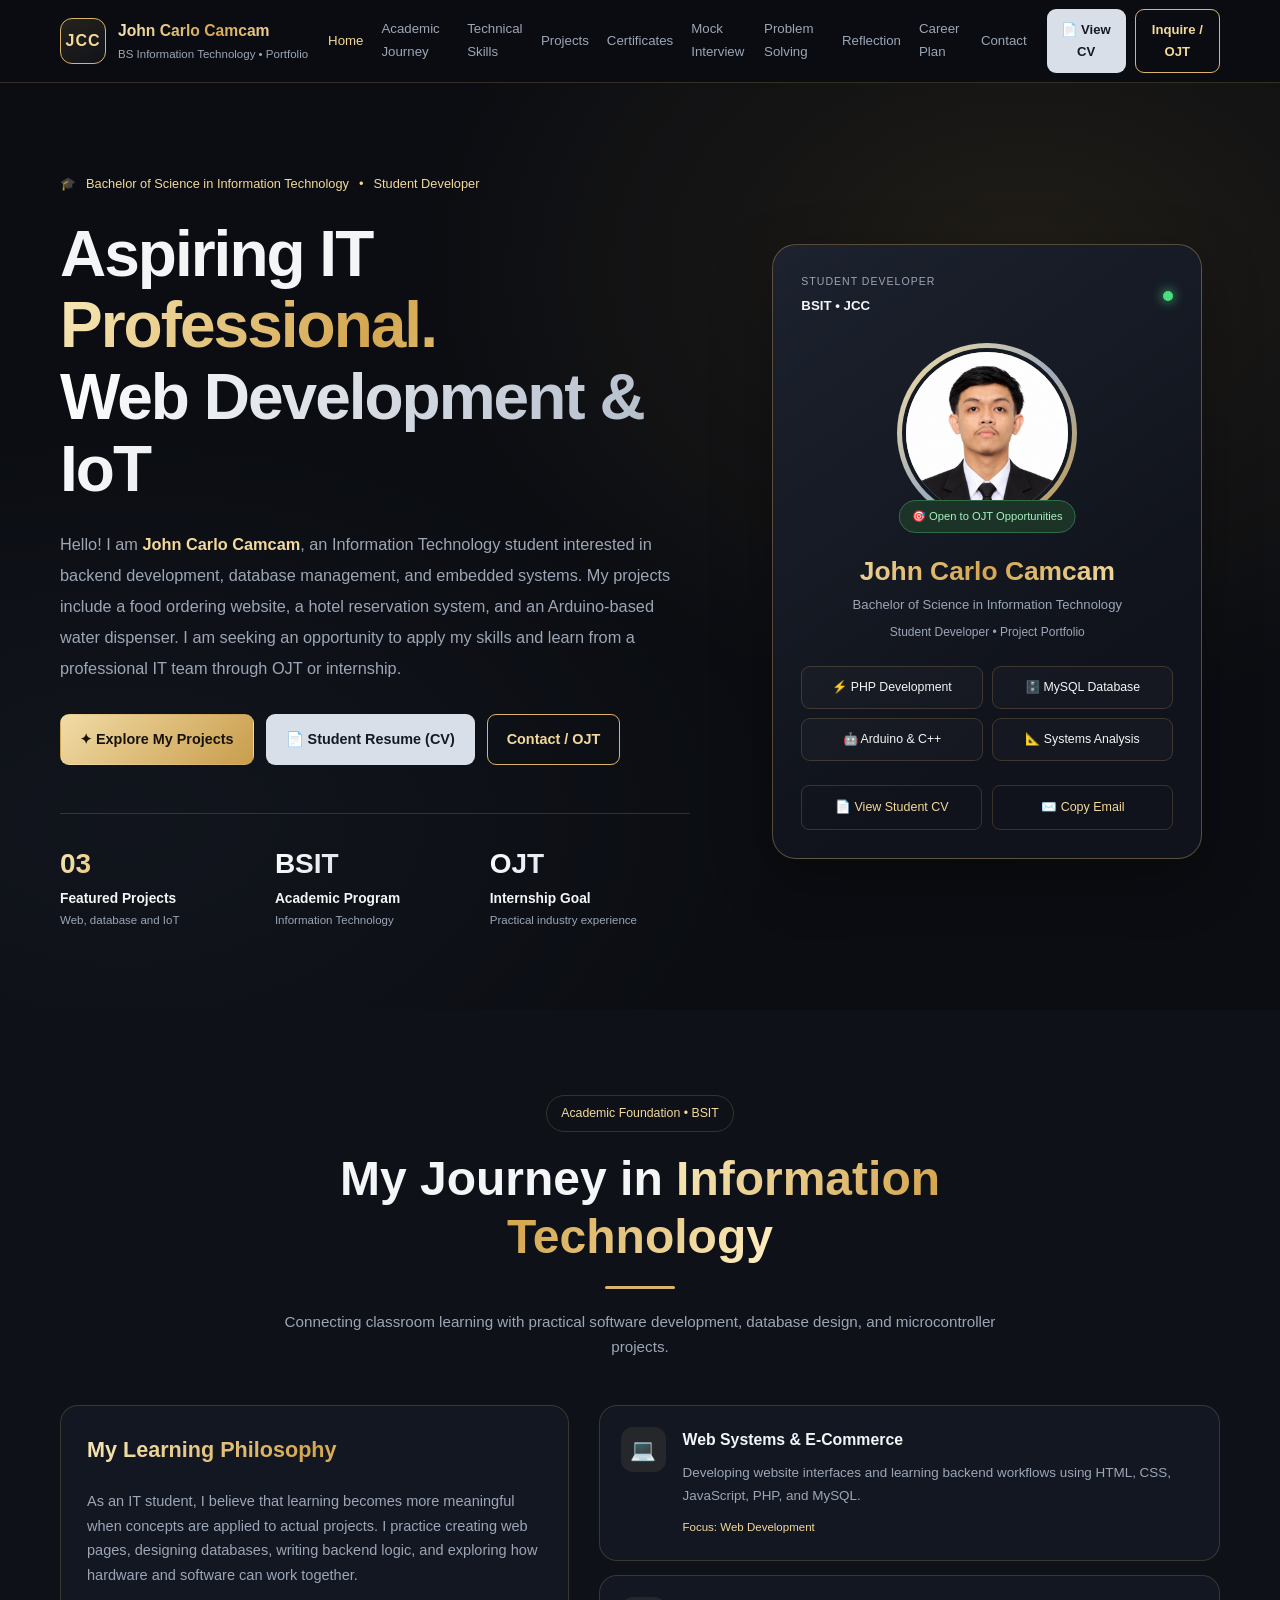
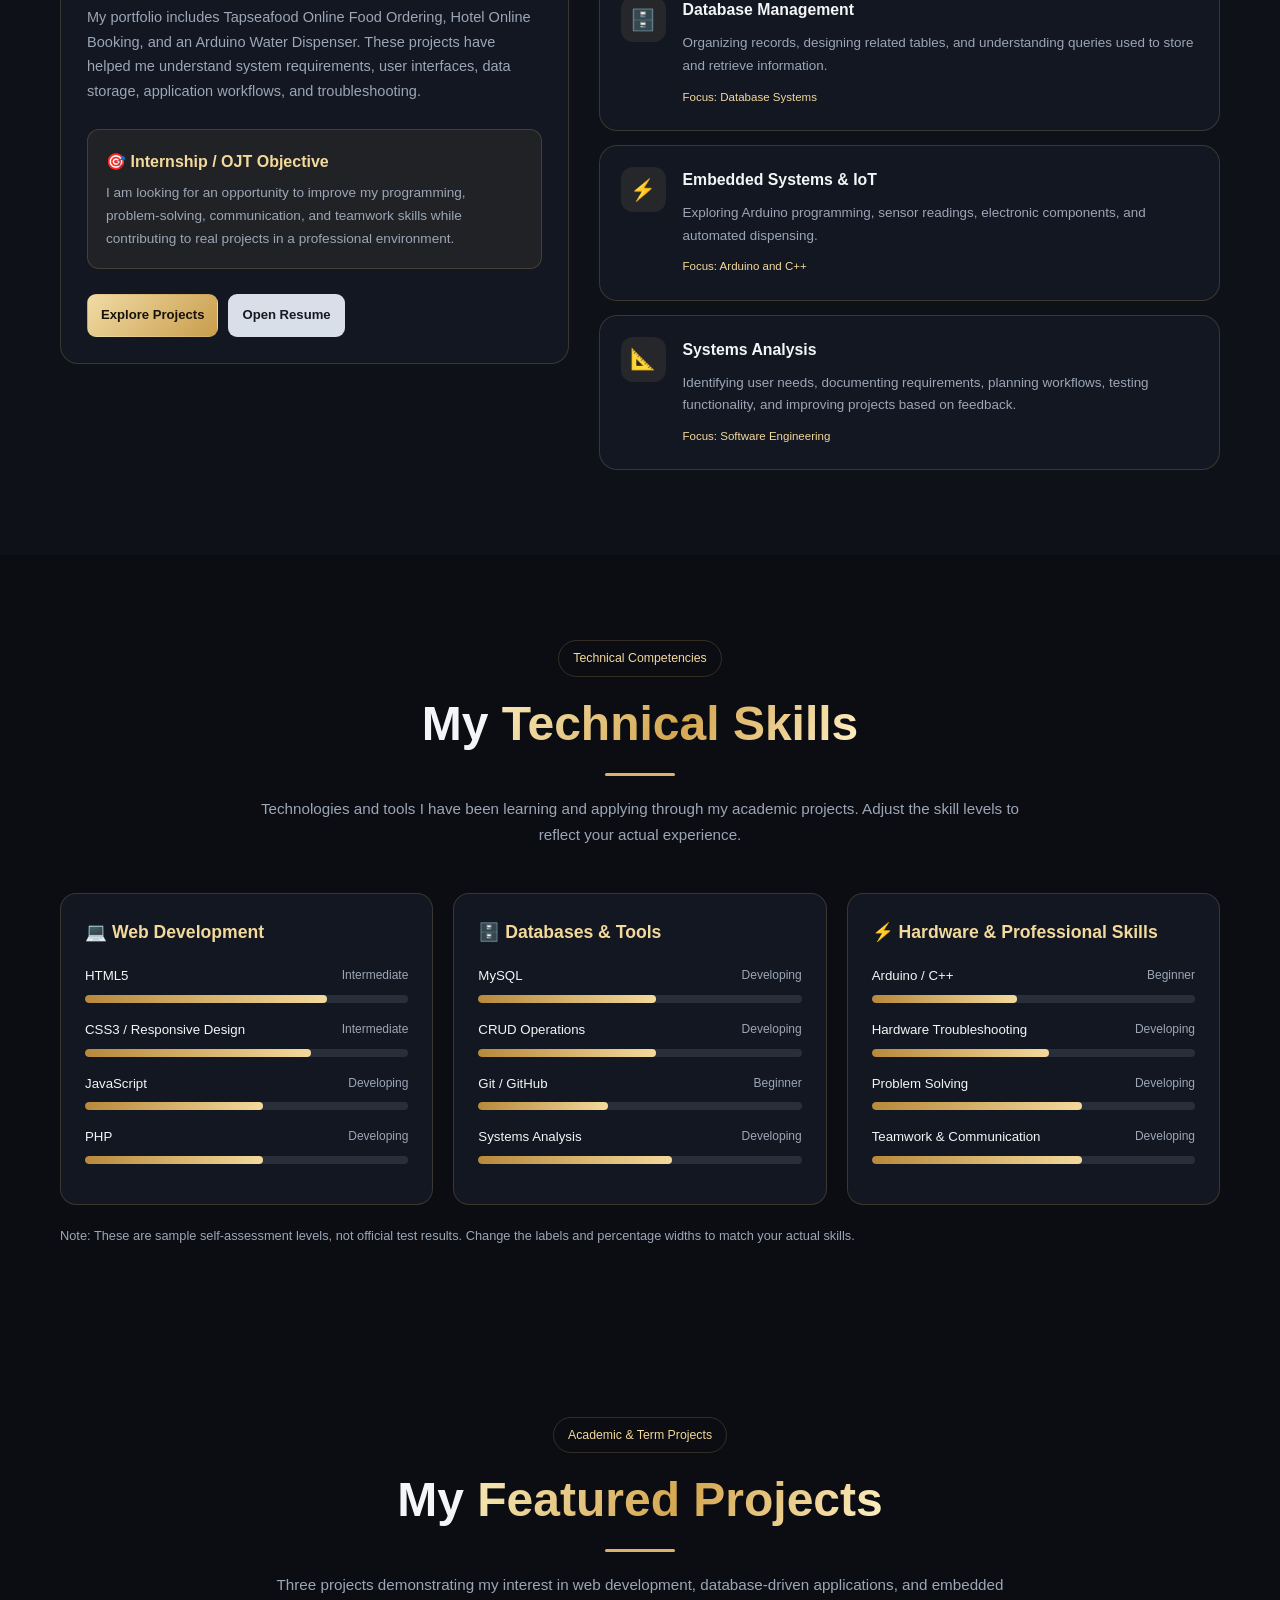
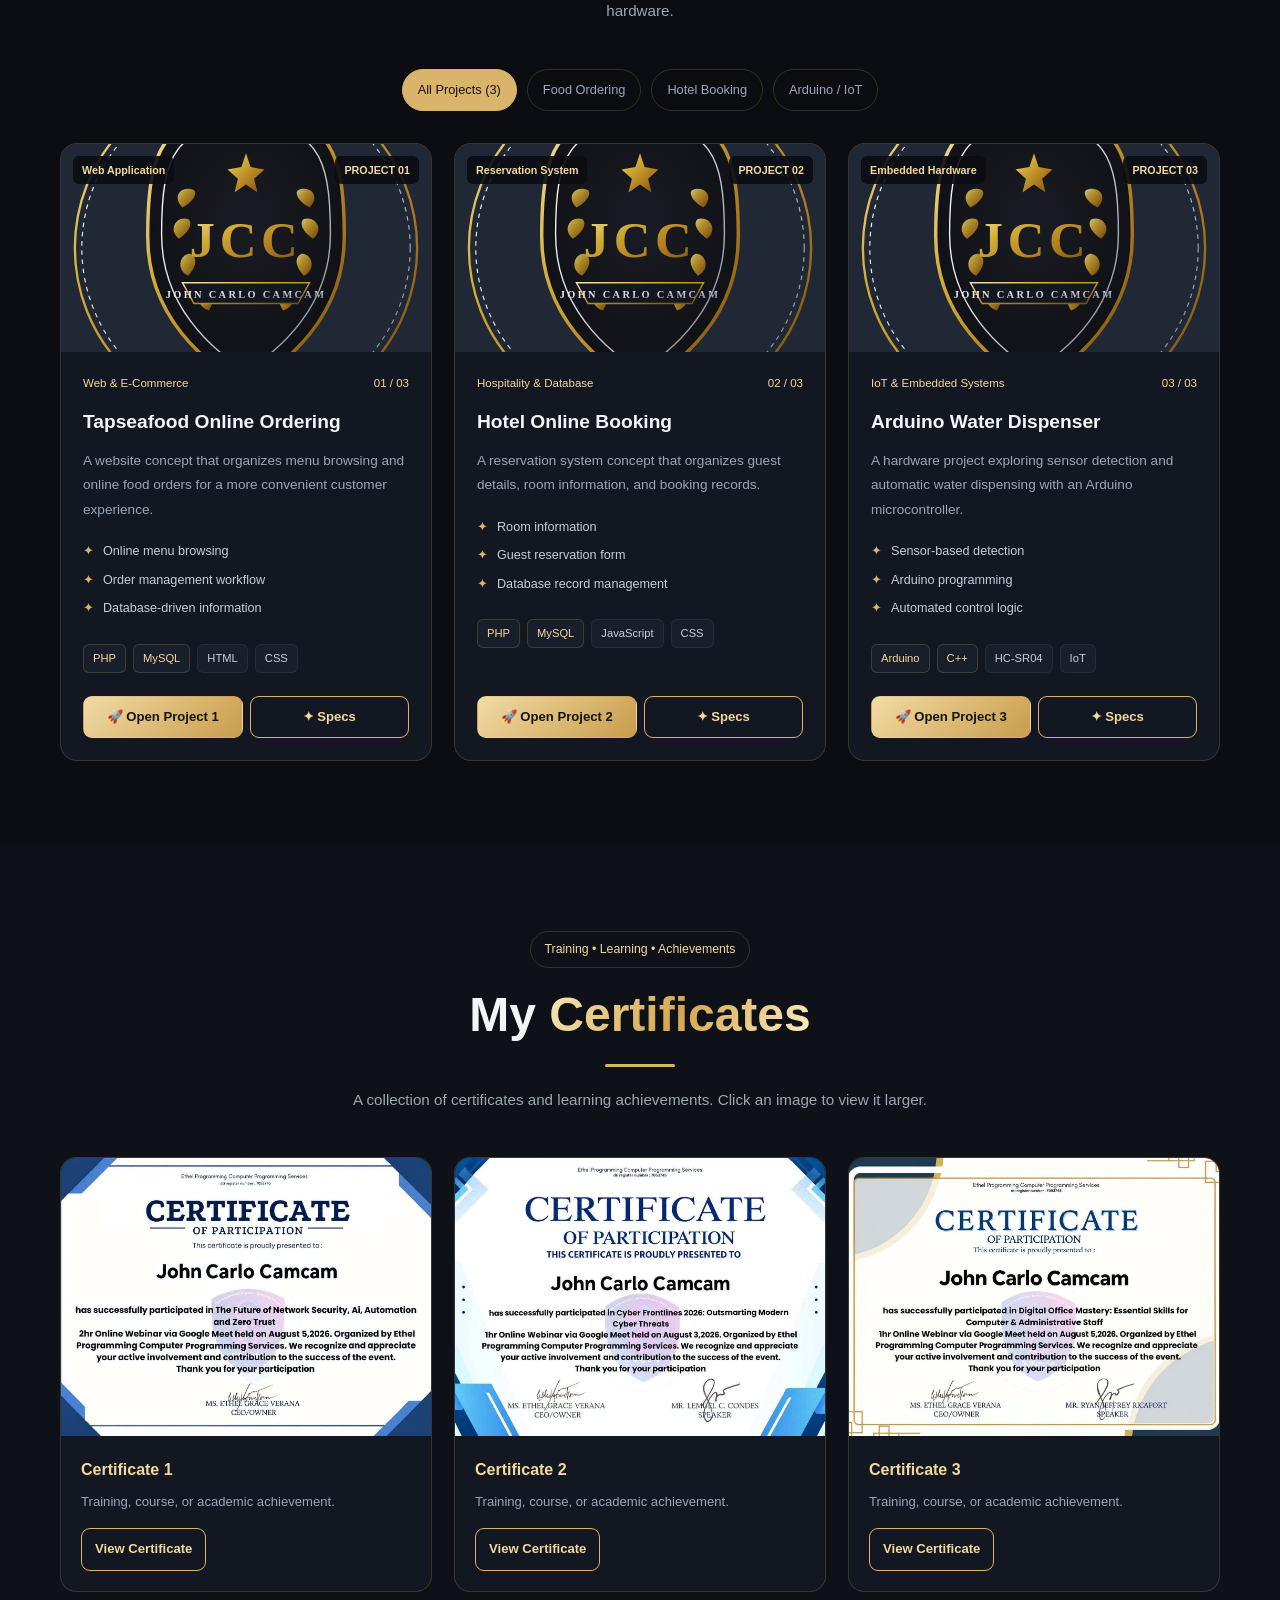
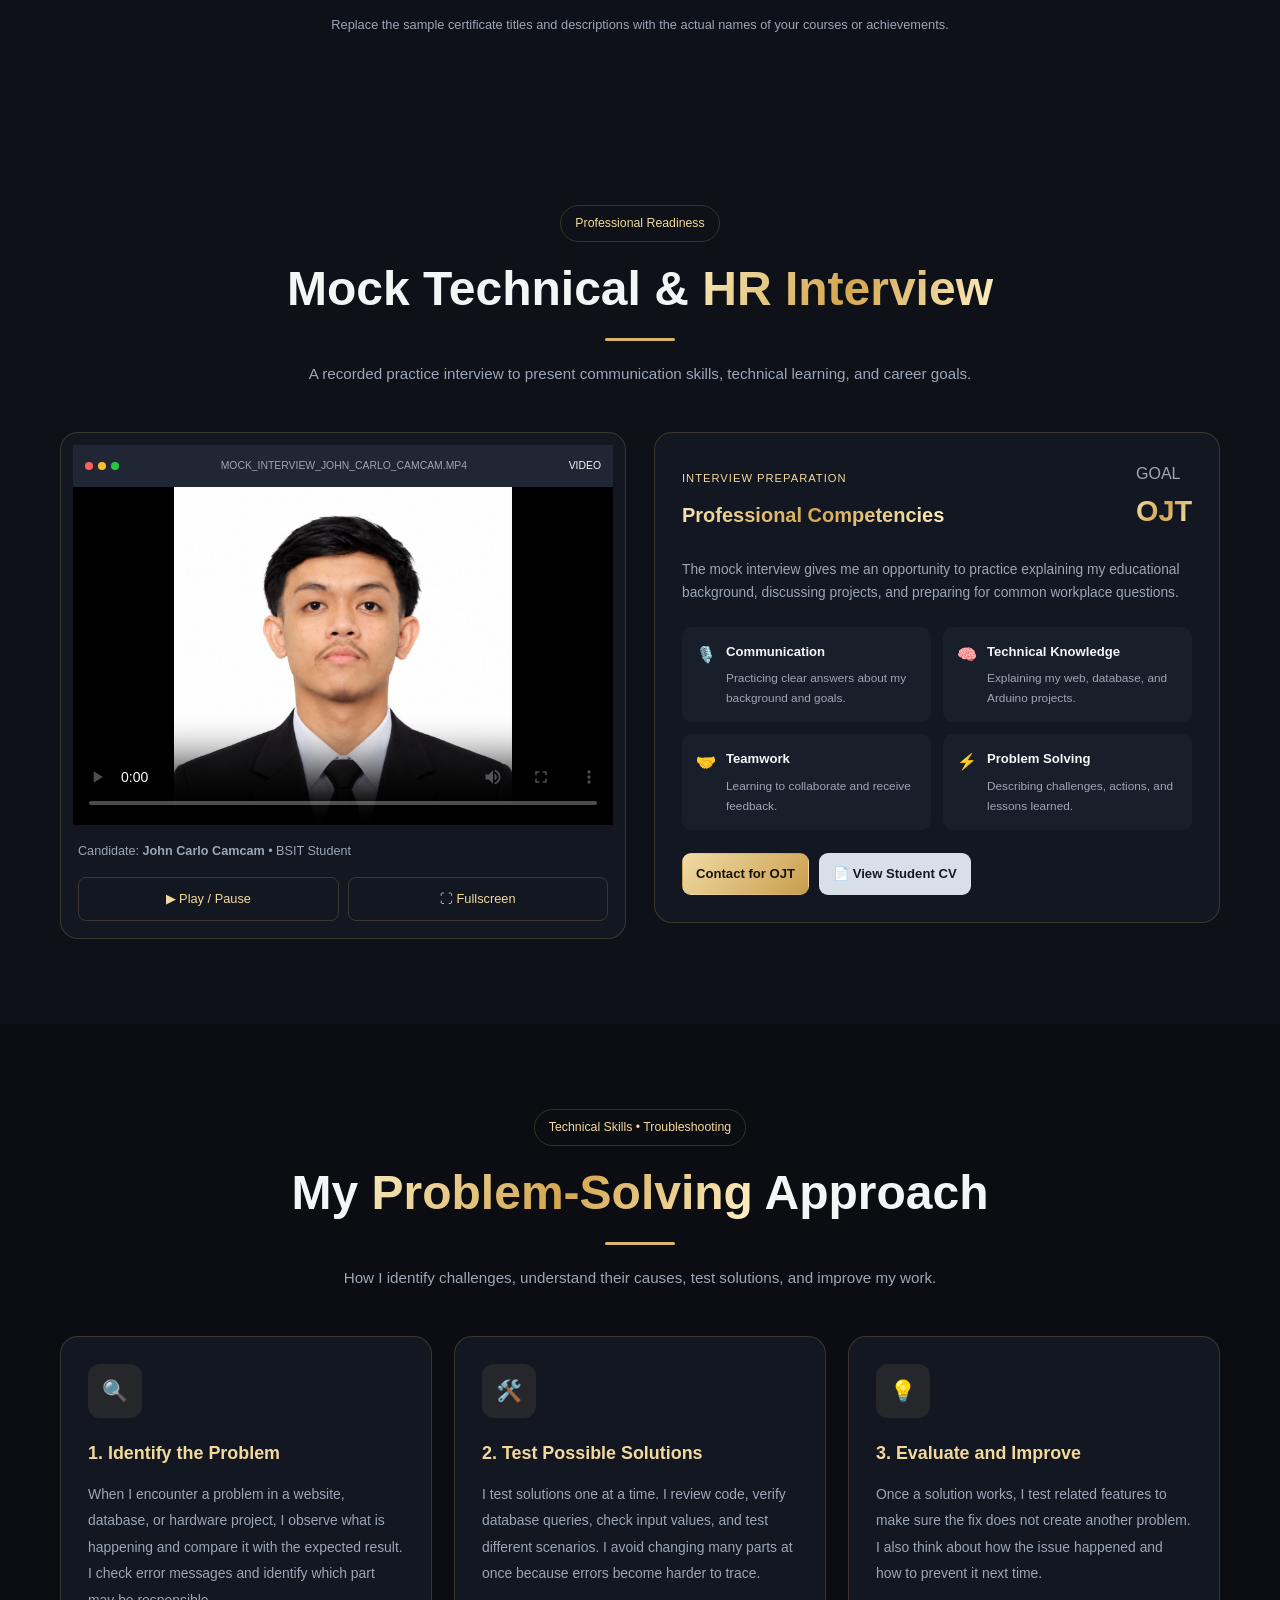
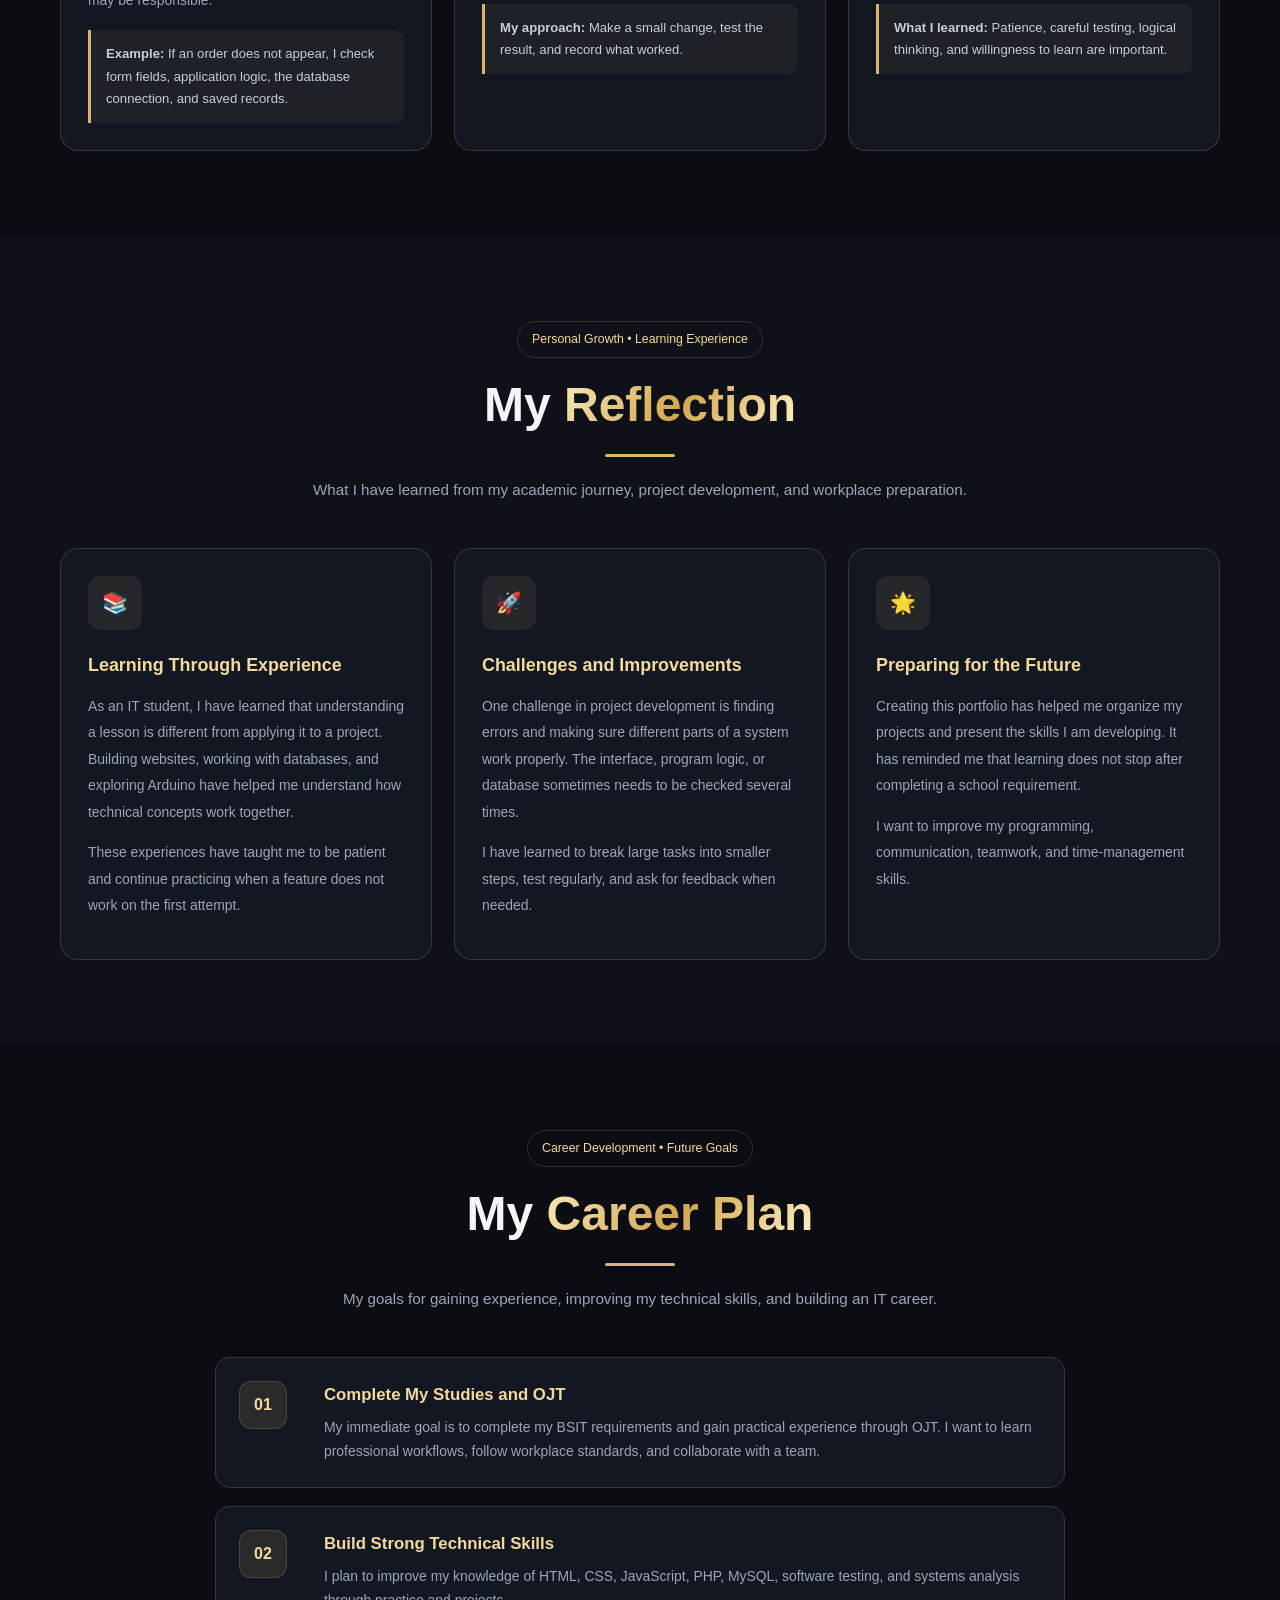
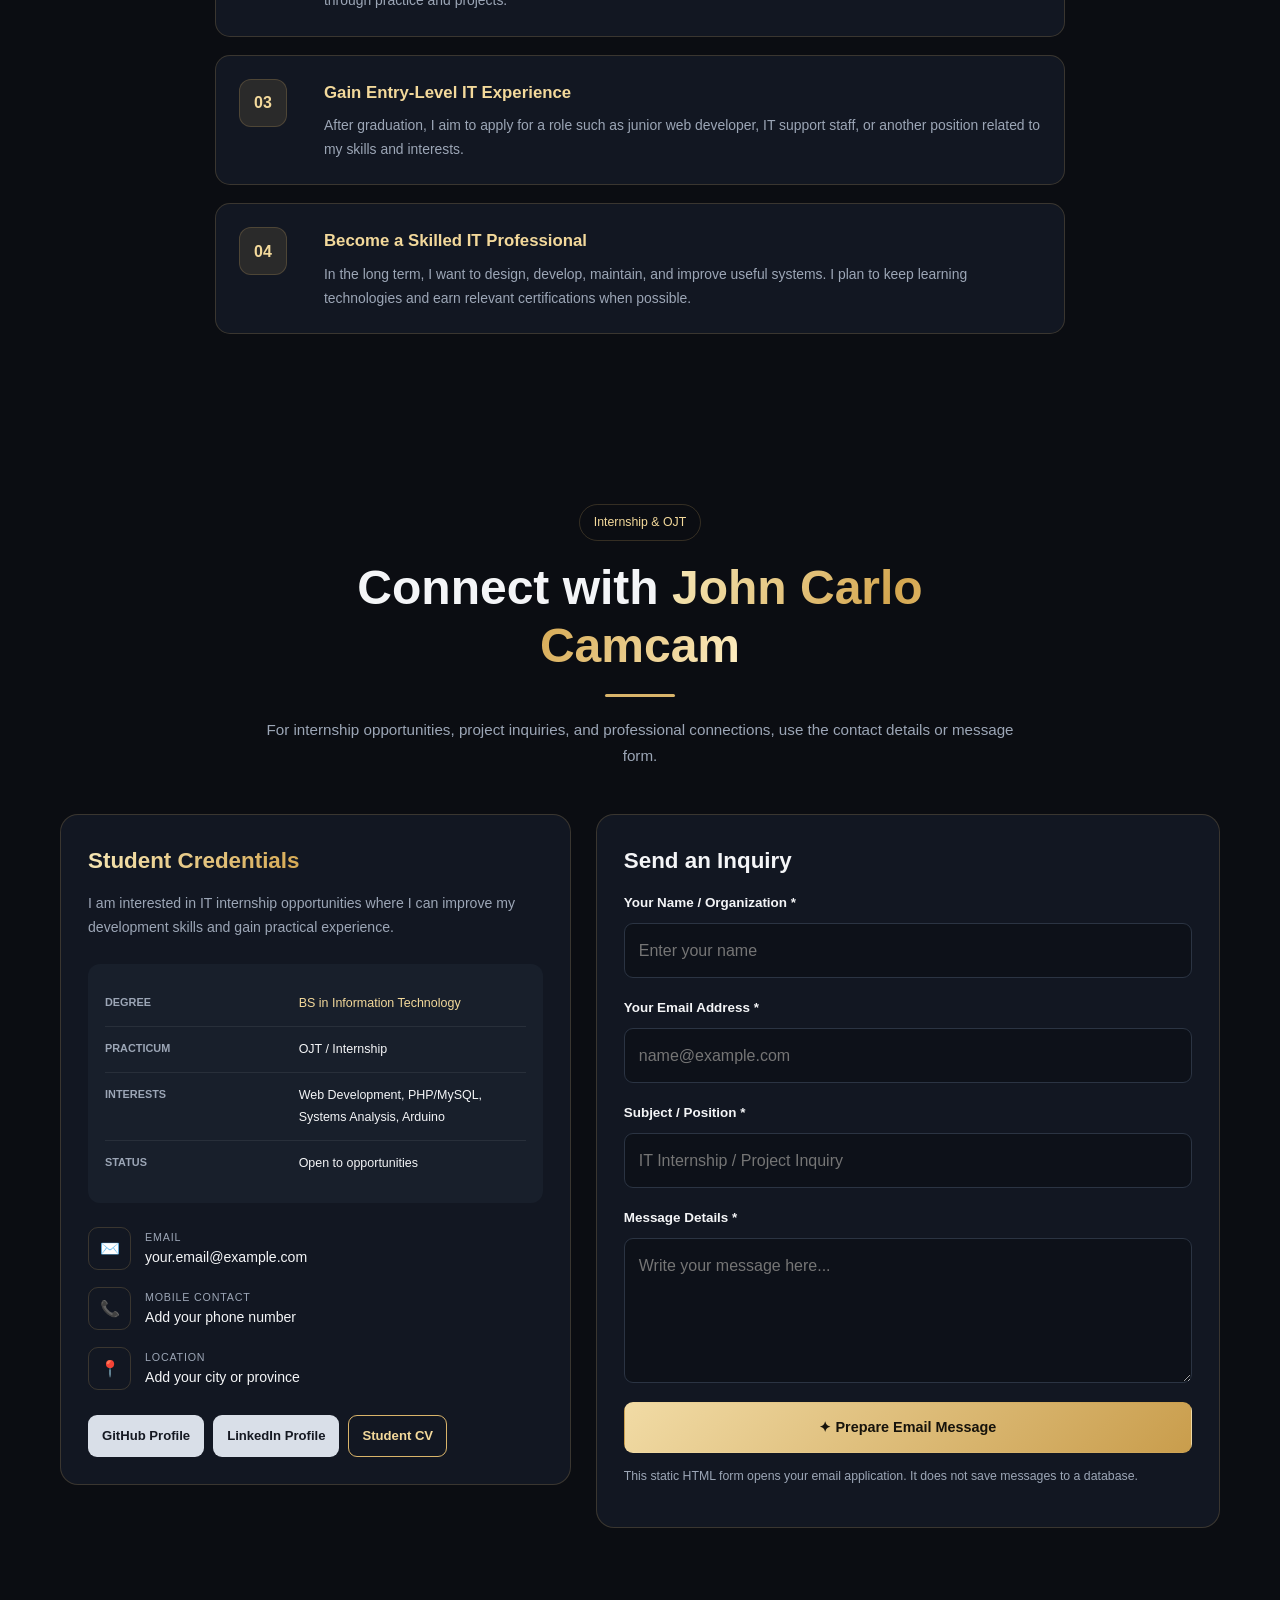
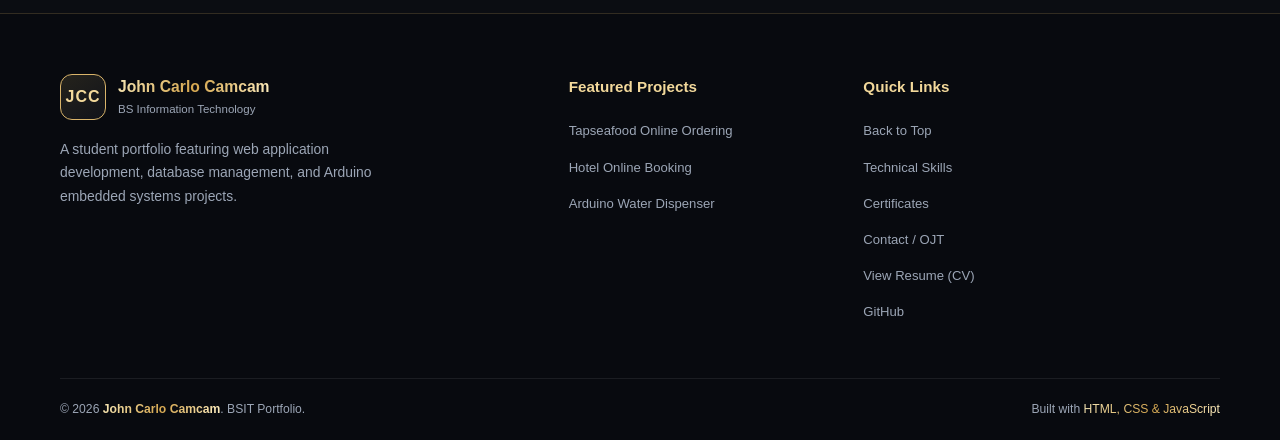
==== commit e5717263: "Rename portfolio_projects_connected.html to index.html" ====
--- a/index.html
+++ b/index.html
@@ -1,3002 +1,3003 @@
-<!DOCTYPE html>
-<html lang="en">
-
-<head>
-    <meta charset="UTF-8">
-    <meta name="viewport" content="width=device-width, initial-scale=1.0">
-    <meta name="theme-color" content="#0b0d12">
-    <meta name="description"
-        content="John Carlo Camcam's BSIT portfolio showcasing web development, databases, IoT projects, certificates, and technical skills.">
-    <title>John Carlo Camcam | BSIT Portfolio</title>
-    <link rel="icon" href="assets/images/profile_avatar.svg" type="image/svg+xml">
-
-    <style>
-        :root {
-            --bg: #0b0d12;
-            --surface: #121722;
-            --surface2: #181f2b;
-            --gold: #d9b46a;
-            --gold-light: #f3d99b;
-            --silver: #c7ced9;
-            --muted: #9ca6b6;
-            --text: #f4f5f7;
-            --border: rgba(217, 180, 106, .2);
-            --radius: 18px;
-            --shadow: 0 20px 60px rgba(0, 0, 0, .3);
-        }
-
-        * {
-            box-sizing: border-box;
-            margin: 0;
-            padding: 0
-        }
-
-        html {
-            scroll-behavior: smooth;
-            scroll-padding-top: 95px
-        }
-
-        body {
-            background: var(--bg);
-            color: var(--text);
-            font-family: Inter, "Segoe UI", Arial, sans-serif;
-            line-height: 1.7;
-            overflow-x: hidden
-        }
-
-        body.modal-open {
-            overflow: hidden
-        }
-
-        a {
-            color: inherit;
-            text-decoration: none
-        }
-
-        button,
-        input,
-        textarea,
-        select {
-            font: inherit
-        }
-
-        button,
-        a {
-            -webkit-tap-highlight-color: transparent
-        }
-
-        button {
-            cursor: pointer
-        }
-
-        img,
-        video {
-            max-width: 100%
-        }
-
-        .container {
-            width: min(1160px, 92%);
-            margin-inline: auto
-        }
-
-        .gold-gradient-text {
-            background: linear-gradient(120deg, #f7e8b7, #d4a64f, #fff0c4);
-            -webkit-background-clip: text;
-            background-clip: text;
-            color: transparent
-        }
-
-        .silver-gradient-text {
-            background: linear-gradient(120deg, #fff, #aab5c5);
-            -webkit-background-clip: text;
-            background-clip: text;
-            color: transparent
-        }
-
-        .btn {
-            display: inline-flex;
-            align-items: center;
-            justify-content: center;
-            gap: 8px;
-            padding: 12px 19px;
-            border: 1px solid transparent;
-            border-radius: 9px;
-            font-size: .9rem;
-            font-weight: 700;
-            transition: .25s;
-            text-align: center
-        }
-
-        .btn:hover {
-            transform: translateY(-2px)
-        }
-
-        .btn-sm {
-            padding: 9px 13px;
-            font-size: .82rem
-        }
-
-        .btn-gold {
-            background: linear-gradient(135deg, #f1dba5, #c99d4c);
-            color: #17130b
-        }
-
-        .btn-silver {
-            background: #d9dfe8;
-            color: #151922
-        }
-
-        .btn-outline-gold {
-            border-color: var(--gold);
-            color: var(--gold-light);
-            background: transparent
-        }
-
-        .btn-outline-gold:hover {
-            background: rgba(217, 180, 106, .1)
-        }
-
-        section:not(.hero) {
-            padding: 85px 0
-        }
-
-        .about-section,
-        .interview-section,
-        .certificates-section {
-            background: #0e1118
-        }
-
-        .section-header {
-            text-align: center;
-            max-width: 760px;
-            margin: 0 auto 45px
-        }
-
-        .student-badge-pill {
-            display: inline-block;
-            padding: 7px 14px;
-            border: 1px solid var(--border);
-            border-radius: 30px;
-            color: var(--gold-light);
-            font-size: .77rem;
-            margin-bottom: 18px
-        }
-
-        .section-title {
-            font-size: clamp(2rem, 4vw, 3rem);
-            line-height: 1.2
-        }
-
-        .gold-divider-bar {
-            width: 70px;
-            height: 3px;
-            border-radius: 4px;
-            background: var(--gold);
-            margin: 20px auto
-        }
-
-        .section-subtitle {
-            color: var(--muted);
-            font-size: .95rem
-        }
-
-        .card {
-            background: var(--surface);
-            border: 1px solid var(--border);
-            border-radius: var(--radius);
-            padding: 26px
-        }
-
-        .muted {
-            color: var(--muted)
-        }
-
-        /* NAVIGATION */
-        .navbar {
-            position: sticky;
-            top: 0;
-            z-index: 100;
-            background: rgba(11, 13, 18, .96);
-            backdrop-filter: blur(18px);
-            border-bottom: 1px solid var(--border)
-        }
-
-        .nav-container {
-            min-height: 82px;
-            display: flex;
-            justify-content: space-between;
-            align-items: center;
-            gap: 20px
-        }
-
-        .brand-link {
-            display: flex;
-            align-items: center;
-            gap: 12px;
-            flex-shrink: 0
-        }
-
-        .brand-crest {
-            width: 46px;
-            height: 46px;
-            display: grid;
-            place-items: center;
-            border: 1px solid var(--gold);
-            border-radius: 12px;
-            background: linear-gradient(145deg, #25231c, #11131a)
-        }
-
-        .crest-initials {
-            color: var(--gold-light);
-            font-weight: 900;
-            letter-spacing: 1px
-        }
-
-        .brand-name {
-            display: block;
-            font-size: .98rem;
-            font-weight: 800
-        }
-
-        .brand-subtitle {
-            display: block;
-            font-size: .72rem;
-            color: var(--muted)
-        }
-
-        .nav-container nav {
-            margin-left: auto
-        }
-
-        .nav-links {
-            display: flex;
-            align-items: center;
-            gap: 18px;
-            list-style: none
-        }
-
-        .nav-link {
-            display: block;
-            color: var(--muted);
-            font-size: .83rem;
-            transition: .2s
-        }
-
-        .nav-link:hover,
-        .nav-link.active {
-            color: var(--gold-light)
-        }
-
-        .nav-actions {
-            display: flex;
-            gap: 9px;
-            align-items: center
-        }
-
-        .nav-toggle-btn {
-            display: none;
-            border: 1px solid var(--border);
-            border-radius: 8px;
-            padding: 9px 12px;
-            color: var(--gold-light);
-            background: var(--surface);
-            font-size: 1.2rem
-        }
-
-        /* HERO */
-        .hero {
-            padding: 90px 0 80px;
-            background: radial-gradient(ellipse at 80% 20%, rgba(184, 140, 58, .12), transparent 42%), radial-gradient(ellipse at 10% 80%, rgba(91, 113, 155, .08), transparent 40%)
-        }
-
-        .hero-grid {
-            display: grid;
-            grid-template-columns: 1.15fr .85fr;
-            align-items: center;
-            gap: 65px
-        }
-
-        .hero-eyebrow {
-            display: flex;
-            align-items: center;
-            flex-wrap: wrap;
-            gap: 10px;
-            color: var(--gold-light);
-            font-size: .8rem;
-            margin-bottom: 24px
-        }
-
-        .hero-title {
-            font-size: clamp(2.5rem, 5vw, 4.6rem);
-            line-height: 1.12;
-            letter-spacing: -2px;
-            margin-bottom: 24px
-        }
-
-        .hero-title span {
-            display: block
-        }
-
-        .hero-description {
-            max-width: 620px;
-            color: var(--muted);
-            font-size: 1.02rem;
-            line-height: 1.9
-        }
-
-        .highlight-name {
-            color: var(--gold-light)
-        }
-
-        .hero-cta {
-            display: flex;
-            flex-wrap: wrap;
-            gap: 12px;
-            margin-top: 30px
-        }
-
-        .hero-metrics {
-            display: grid;
-            grid-template-columns: repeat(3, 1fr);
-            gap: 15px;
-            margin-top: 48px;
-            padding-top: 26px;
-            border-top: 1px solid var(--border)
-        }
-
-        .metric-number {
-            font-size: 1.75rem;
-            font-weight: 900
-        }
-
-        .metric-label {
-            font-size: .86rem;
-            font-weight: 700
-        }
-
-        .metric-sub {
-            font-size: .72rem;
-            color: var(--muted)
-        }
-
-        .student-credential-card {
-            max-width: 430px;
-            margin: auto;
-            padding: 28px;
-            border: 1px solid rgba(217, 180, 106, .35);
-            border-radius: 24px;
-            background: linear-gradient(145deg, #1c222e, #10131b 70%);
-            box-shadow: var(--shadow);
-            position: relative
-        }
-
-        .card-chip-header {
-            display: flex;
-            justify-content: space-between;
-            align-items: center;
-            margin-bottom: 25px
-        }
-
-        .card-id-tag {
-            display: block;
-            color: var(--muted);
-            font-size: .66rem;
-            letter-spacing: 1px
-        }
-
-        .card-id-num {
-            font-size: .83rem;
-            font-weight: 800
-        }
-
-        .pulse-dot {
-            display: inline-block;
-            width: 10px;
-            height: 10px;
-            border-radius: 50%;
-            background: #4ade80;
-            box-shadow: 0 0 12px #4ade80
-        }
-
-        .profile-photo-container {
-            position: relative;
-            width: 180px;
-            height: 180px;
-            margin: 0 auto 23px;
-            padding: 5px;
-            border-radius: 50%;
-            background: linear-gradient(135deg, #f6dfa2, #a1adbd, #c59c4b)
-        }
-
-        .profile-photo-img {
-            width: 100%;
-            height: 100%;
-            object-fit: cover;
-            border: 4px solid #151922;
-            border-radius: 50%;
-            background: var(--surface2)
-        }
-
-        .photo-status-badge {
-            position: absolute;
-            bottom: -10px;
-            left: 50%;
-            transform: translateX(-50%);
-            white-space: nowrap;
-            padding: 6px 12px;
-            border-radius: 20px;
-            background: #1c3428;
-            color: #a7f3c0;
-            font-size: .7rem;
-            border: 1px solid #316c49
-        }
-
-        .profile-card-name {
-            text-align: center;
-            font-size: 1.65rem;
-            margin-top: 26px
-        }
-
-        .profile-card-degree,
-        .profile-card-academic {
-            text-align: center;
-            color: var(--muted);
-            font-size: .82rem
-        }
-
-        .profile-card-academic {
-            font-size: .75rem;
-            margin-top: 5px
-        }
-
-        .profile-chips-grid {
-            display: grid;
-            grid-template-columns: 1fr 1fr;
-            gap: 9px;
-            margin: 24px 0
-        }
-
-        .chip-item {
-            border: 1px solid var(--border);
-            padding: 10px;
-            border-radius: 9px;
-            font-size: .77rem;
-            text-align: center;
-            background: rgba(255, 255, 255, .025)
-        }
-
-        .card-action-bar {
-            display: flex;
-            gap: 10px
-        }
-
-        .card-btn-action {
-            flex: 1;
-            padding: 11px 7px;
-            border: 1px solid var(--border);
-            border-radius: 8px;
-            color: var(--gold-light);
-            background: transparent;
-            font-size: .78rem
-        }
-
-        /* ACADEMIC */
-        .about-grid {
-            display: grid;
-            grid-template-columns: .9fr 1.1fr;
-            gap: 30px;
-            align-items: start
-        }
-
-        .narrative-heading {
-            font-size: 1.35rem;
-            margin-bottom: 20px
-        }
-
-        .about-text-lead,
-        .about-text-body {
-            color: var(--muted);
-            font-size: .91rem;
-            margin-bottom: 17px
-        }
-
-        .ojt-readiness-highlight {
-            padding: 18px;
-            margin: 25px 0;
-            background: rgba(217, 180, 106, .07);
-            border: 1px solid var(--border);
-            border-radius: 12px
-        }
-
-        .ojt-badge-title {
-            color: var(--gold-light);
-            margin-bottom: 6px
-        }
-
-        .ojt-badge-desc {
-            font-size: .85rem;
-            color: var(--muted)
-        }
-
-        .about-action-links {
-            display: flex;
-            gap: 10px;
-            flex-wrap: wrap
-        }
-
-        .about-highlights-list {
-            display: grid;
-            gap: 14px
-        }
-
-        .about-highlight-item {
-            display: flex;
-            gap: 17px;
-            padding: 21px;
-            background: var(--surface);
-            border: 1px solid var(--border);
-            border-radius: var(--radius)
-        }
-
-        .about-highlight-icon,
-        .development-icon {
-            width: 45px;
-            height: 45px;
-            flex-shrink: 0;
-            display: grid;
-            place-items: center;
-            border-radius: 12px;
-            background: rgba(217, 180, 106, .1);
-            font-size: 1.3rem
-        }
-
-        .about-highlight-title {
-            font-size: .99rem;
-            margin-bottom: 8px
-        }
-
-        .about-highlight-desc {
-            color: var(--muted);
-            font-size: .84rem
-        }
-
-        .curriculum-tag {
-            display: inline-block;
-            margin-top: 10px;
-            color: var(--gold-light);
-            font-size: .72rem
-        }
-
-        /* TECHNICAL SKILLS */
-        .skills-grid {
-            display: grid;
-            grid-template-columns: repeat(3, minmax(0, 1fr));
-            gap: 20px
-        }
-
-        .skill-card {
-            background: var(--surface);
-            border: 1px solid var(--border);
-            border-radius: 16px;
-            padding: 24px;
-            transition: .25s
-        }
-
-        .skill-card:hover {
-            transform: translateY(-4px);
-            border-color: var(--gold)
-        }
-
-        .skill-card h3 {
-            color: var(--gold-light);
-            margin-bottom: 18px;
-            font-size: 1.1rem
-        }
-
-        .skill-row {
-            margin-bottom: 16px
-        }
-
-        .skill-label {
-            display: flex;
-            justify-content: space-between;
-            gap: 10px;
-            font-size: .83rem;
-            margin-bottom: 7px
-        }
-
-        .skill-label span:last-child {
-            color: var(--muted);
-            font-size: .75rem
-        }
-
-        .skill-track {
-            height: 8px;
-            border-radius: 20px;
-            background: #282f3b;
-            overflow: hidden
-        }
-
-        .skill-fill {
-            height: 100%;
-            width: var(--level);
-            background: linear-gradient(90deg, #b8893b, #f3d99b);
-            border-radius: 20px
-        }
-
-        .skill-note {
-            margin-top: 20px;
-            color: var(--muted);
-            font-size: .8rem
-        }
-
-        /* PROJECTS */
-        .projects-filter-bar {
-            display: flex;
-            justify-content: center;
-            flex-wrap: wrap;
-            gap: 10px;
-            margin-bottom: 32px
-        }
-
-        .filter-pill {
-            border: 1px solid var(--border);
-            border-radius: 30px;
-            padding: 9px 15px;
-            background: transparent;
-            color: var(--muted);
-            font-size: .8rem
-        }
-
-        .filter-pill.active,
-        .filter-pill:hover {
-            color: #17130b;
-            background: var(--gold);
-            border-color: var(--gold)
-        }
-
-        .projects-grid {
-            display: grid;
-            grid-template-columns: repeat(3, minmax(0, 1fr));
-            gap: 22px
-        }
-
-        .project-card {
-            display: flex;
-            flex-direction: column;
-            min-width: 0;
-            overflow: hidden;
-            background: var(--surface);
-            border: 1px solid var(--border);
-            border-radius: 17px;
-            transition: .25s
-        }
-
-        .project-card:hover {
-            transform: translateY(-5px);
-            border-color: rgba(217, 180, 106, .65)
-        }
-
-        .project-card[hidden] {
-            display: none
-        }
-
-        .project-thumbnail-box {
-            position: relative;
-            aspect-ratio: 16/9;
-            overflow: hidden;
-            background: #202735
-        }
-
-        .project-thumbnail-img {
-            width: 100%;
-            height: 100%;
-            object-fit: cover;
-            transition: .4s
-        }
-
-        .project-card:hover .project-thumbnail-img {
-            transform: scale(1.04)
-        }
-
-        .project-type-tag,
-        .project-tier-pill {
-            position: absolute;
-            top: 12px;
-            padding: 5px 9px;
-            border-radius: 6px;
-            font-size: .67rem;
-            font-weight: 800;
-            background: rgba(11, 13, 18, .9);
-            color: var(--gold-light)
-        }
-
-        .project-type-tag {
-            left: 12px
-        }
-
-        .project-tier-pill {
-            right: 12px
-        }
-
-        .project-card-body {
-            display: flex;
-            flex-direction: column;
-            flex: 1;
-            padding: 22px
-        }
-
-        .project-category-meta {
-            display: flex;
-            justify-content: space-between;
-            gap: 10px;
-            color: var(--gold-light);
-            font-size: .72rem
-        }
-
-        .project-order-tag {
-            color: var(--muted)
-        }
-
-        .project-card-title {
-            font-size: 1.2rem;
-            margin: 13px 0 10px
-        }
-
-        .project-card-desc {
-            color: var(--muted);
-            font-size: .85rem;
-            line-height: 1.8
-        }
-
-        .project-features-preview {
-            margin-top: 19px
-        }
-
-        .feature-preview-item {
-            display: flex;
-            gap: 9px;
-            margin-bottom: 7px;
-            font-size: .79rem;
-            color: var(--silver)
-        }
-
-        .feat-bullet {
-            color: var(--gold)
-        }
-
-        .project-tech-badges,
-        .modal-tech-stack {
-            display: flex;
-            flex-wrap: wrap;
-            gap: 7px;
-            margin: 17px 0 23px
-        }
-
-        .tech-pill {
-            background: var(--surface2);
-            border: 1px solid rgba(255, 255, 255, .06);
-            color: var(--silver);
-            padding: 4px 9px;
-            border-radius: 6px;
-            font-size: .7rem
-        }
-
-        .tech-pill.primary {
-            color: var(--gold-light);
-            border-color: var(--border)
-        }
-
-        .project-card-actions {
-            display: flex;
-            gap: 7px;
-            flex-wrap: wrap;
-            margin-top: auto
-        }
-
-        .project-card-actions .btn {
-            flex: 1
-        }
-
-        /* CERTIFICATES */
-        .certificates-grid {
-            display: grid;
-            grid-template-columns: repeat(3, minmax(0, 1fr));
-            gap: 22px
-        }
-
-        .certificate-card {
-            overflow: hidden;
-            background: var(--surface);
-            border: 1px solid var(--border);
-            border-radius: 16px;
-            transition: .25s
-        }
-
-        .certificate-card:hover {
-            transform: translateY(-5px);
-            border-color: var(--gold)
-        }
-
-        .certificate-preview {
-            display: block;
-            width: 100%;
-            aspect-ratio: 4/3;
-            object-fit: cover;
-            background: #202735;
-            cursor: zoom-in
-        }
-
-        .certificate-body {
-            padding: 20px
-        }
-
-        .certificate-body h3 {
-            font-size: 1rem;
-            margin-bottom: 8px;
-            color: var(--gold-light)
-        }
-
-        .certificate-body p {
-            color: var(--muted);
-            font-size: .82rem;
-            margin-bottom: 15px
-        }
-
-        .certificate-note {
-            font-size: .8rem;
-            color: var(--muted);
-            text-align: center;
-            margin-top: 22px
-        }
-
-        /* INTERVIEW */
-        .interview-grid {
-            display: grid;
-            grid-template-columns: 1fr 1fr;
-            gap: 28px;
-            align-items: start
-        }
-
-        .interview-player-card {
-            padding: 12px;
-            border: 1px solid var(--border);
-            border-radius: var(--radius);
-            background: var(--surface)
-        }
-
-        .video-top-bar {
-            display: flex;
-            align-items: center;
-            justify-content: space-between;
-            gap: 8px;
-            padding: 12px;
-            background: #202633;
-            font-size: .65rem
-        }
-
-        .video-window-controls {
-            display: flex;
-            gap: 5px
-        }
-
-        .v-dot {
-            width: 8px;
-            height: 8px;
-            border-radius: 50%
-        }
-
-        .v-dot.red {
-            background: #ff6058
-        }
-
-        .v-dot.yellow {
-            background: #ffbd2e
-        }
-
-        .v-dot.green {
-            background: #28c840
-        }
-
-        .video-title-tag {
-            color: var(--muted);
-            overflow-wrap: anywhere
-        }
-
-        .interview-video-player {
-            display: block;
-            width: 100%;
-            aspect-ratio: 16/10;
-            background: #000
-        }
-
-        .video-control-subtext {
-            padding: 17px 5px 5px
-        }
-
-        .video-meta-info {
-            color: var(--muted);
-            font-size: .79rem
-        }
-
-        .video-actions-quick {
-            display: flex;
-            gap: 9px;
-            margin-top: 15px
-        }
-
-        .btn-video-action {
-            flex: 1;
-            padding: 10px;
-            border-radius: 8px;
-            border: 1px solid var(--border);
-            background: transparent;
-            color: var(--gold-light);
-            font-size: .8rem
-        }
-
-        .interview-score-card {
-            background: var(--surface);
-            border: 1px solid var(--border);
-            border-radius: var(--radius);
-            padding: 27px
-        }
-
-        .interview-score-header {
-            display: flex;
-            justify-content: space-between;
-            gap: 15px;
-            align-items: center
-        }
-
-        .score-badge {
-            color: var(--gold-light);
-            font-size: .7rem;
-            letter-spacing: 1px
-        }
-
-        .score-title {
-            font-size: 1.25rem;
-            margin-top: 8px
-        }
-
-        .grade-score {
-            font-size: 1.8rem;
-            font-weight: 900
-        }
-
-        .interview-summary-text {
-            margin: 22px 0;
-            color: var(--muted);
-            font-size: .86rem
-        }
-
-        .competencies-grid {
-            display: grid;
-            grid-template-columns: 1fr 1fr;
-            gap: 12px
-        }
-
-        .competency-card {
-            display: flex;
-            gap: 10px;
-            padding: 14px;
-            background: var(--surface2);
-            border-radius: 10px
-        }
-
-        .comp-name {
-            font-size: .82rem;
-            margin-bottom: 5px
-        }
-
-        .comp-desc {
-            color: var(--muted);
-            font-size: .74rem
-        }
-
-        .interview-cta-bar {
-            display: flex;
-            flex-wrap: wrap;
-            gap: 10px;
-            margin-top: 23px
-        }
-
-        /* REFLECTION, PROBLEM SOLVING, CAREER */
-        .personal-development-grid {
-            display: grid;
-            grid-template-columns: repeat(3, minmax(0, 1fr));
-            gap: 22px
-        }
-
-        .development-card {
-            padding: 27px;
-            background: var(--surface);
-            border: 1px solid var(--border);
-            border-radius: var(--radius);
-            transition: .25s
-        }
-
-        .development-card:hover {
-            transform: translateY(-5px);
-            border-color: rgba(217, 180, 106, .65)
-        }
-
-        .development-icon {
-            width: 54px;
-            height: 54px;
-            margin-bottom: 20px
-        }
-
-        .development-card h3 {
-            font-size: 1.12rem;
-            margin-bottom: 13px;
-            color: var(--gold-light)
-        }
-
-        .development-card p {
-            color: var(--muted);
-            font-size: .87rem;
-            line-height: 1.9;
-            margin-bottom: 14px
-        }
-
-        .development-highlight {
-            margin-top: 17px;
-            padding: 13px 15px;
-            background: rgba(217, 180, 106, .06);
-            border-left: 3px solid var(--gold);
-            border-radius: 0 9px 9px 0;
-            color: var(--silver);
-            font-size: .82rem
-        }
-
-        .career-timeline {
-            display: grid;
-            gap: 18px;
-            max-width: 850px;
-            margin: 0 auto
-        }
-
-        .career-step {
-            display: grid;
-            grid-template-columns: 65px 1fr;
-            gap: 20px;
-            padding: 23px;
-            border: 1px solid var(--border);
-            background: var(--surface);
-            border-radius: 15px
-        }
-
-        .career-step-number {
-            width: 48px;
-            height: 48px;
-            display: grid;
-            place-items: center;
-            border-radius: 12px;
-            background: rgba(217, 180, 106, .12);
-            border: 1px solid var(--border);
-            color: var(--gold-light);
-            font-weight: 900
-        }
-
-        .career-step h3 {
-            margin-bottom: 7px;
-            color: var(--gold-light);
-            font-size: 1.05rem
-        }
-
-        .career-step p {
-            color: var(--muted);
-            font-size: .87rem
-        }
-
-        /* CONTACT */
-        .contact-grid {
-            display: grid;
-            grid-template-columns: .9fr 1.1fr;
-            gap: 25px;
-            align-items: start
-        }
-
-        .contact-info-panel,
-        .contact-form-panel {
-            background: var(--surface);
-            border: 1px solid var(--border);
-            border-radius: var(--radius);
-            padding: 27px
-        }
-
-        .contact-panel-title {
-            font-size: 1.4rem;
-            margin-bottom: 12px
-        }
-
-        .contact-panel-desc {
-            color: var(--muted);
-            font-size: .88rem
-        }
-
-        .ojt-candidate-meta-card {
-            padding: 17px;
-            margin: 24px 0;
-            background: var(--surface2);
-            border-radius: 12px
-        }
-
-        .meta-row {
-            display: grid;
-            grid-template-columns: 1fr 1.25fr;
-            gap: 12px;
-            padding: 12px 0;
-            border-bottom: 1px solid rgba(255, 255, 255, .07)
-        }
-
-        .meta-row:last-child {
-            border-bottom: none
-        }
-
-        .meta-label {
-            color: var(--muted);
-            font-size: .68rem;
-            font-weight: 800
-        }
-
-        .meta-value {
-            font-size: .78rem;
-            overflow-wrap: anywhere
-        }
-
-        .meta-value.gold {
-            color: var(--gold-light)
-        }
-
-        .contact-details-stack {
-            display: grid;
-            gap: 17px;
-            margin-bottom: 25px
-        }
-
-        .contact-detail-row {
-            display: flex;
-            align-items: center;
-            gap: 14px
-        }
-
-        .contact-icon-frame {
-            width: 43px;
-            height: 43px;
-            display: grid;
-            place-items: center;
-            border: 1px solid var(--border);
-            border-radius: 10px
-        }
-
-        .contact-field-sub {
-            color: var(--muted);
-            font-size: .67rem;
-            letter-spacing: .8px
-        }
-
-        .contact-field-main {
-            font-size: .88rem;
-            overflow-wrap: anywhere
-        }
-
-        .contact-socials {
-            display: flex;
-            flex-wrap: wrap;
-            gap: 9px
-        }
-
-        .form-group-item {
-            margin-bottom: 19px
-        }
-
-        .form-input-label {
-            display: block;
-            font-size: .84rem;
-            margin-bottom: 8px;
-            font-weight: 700
-        }
-
-        .form-input-field {
-            display: block;
-            width: 100%;
-            padding: 13px 14px;
-            background: #0d1119;
-            color: var(--text);
-            border: 1px solid #2b3443;
-            border-radius: 9px;
-            outline: none
-        }
-
-        .form-input-field:focus {
-            border-color: var(--gold)
-        }
-
-        .form-textarea {
-            min-height: 145px;
-            resize: vertical
-        }
-
-        .form-note {
-            color: var(--muted);
-            font-size: .77rem;
-            margin-top: 13px
-        }
-
-        /* FOOTER */
-        .footer {
-            padding: 60px 0 20px;
-            border-top: 1px solid var(--border);
-            background: #080a0f
-        }
-
-        .footer-columns {
-            display: grid;
-            grid-template-columns: 1.3fr .7fr 1fr;
-            gap: 45px;
-            padding-bottom: 45px
-        }
-
-        .footer-description {
-            max-width: 350px;
-            margin-top: 18px;
-            color: var(--muted);
-            font-size: .87rem
-        }
-
-        .footer-heading {
-            margin-bottom: 17px;
-            color: var(--gold-light);
-            font-size: .95rem
-        }
-
-        .footer-links {
-            list-style: none
-        }
-
-        .footer-links li {
-            margin-bottom: 9px
-        }
-
-        .footer-link-item {
-            color: var(--muted);
-            font-size: .82rem
-        }
-
-        .footer-link-item:hover {
-            color: var(--gold-light)
-        }
-
-        .footer-bottom-bar {
-            padding-top: 20px;
-            border-top: 1px solid rgba(255, 255, 255, .08);
-            display: flex;
-            justify-content: space-between;
-            gap: 15px;
-            flex-wrap: wrap;
-            color: var(--muted);
-            font-size: .76rem
-        }
-
-        /* MODALS */
-        .modal-overlay {
-            position: fixed;
-            inset: 0;
-            z-index: 1000;
-            display: none;
-            align-items: center;
-            justify-content: center;
-            padding: 20px;
-            background: rgba(0, 0, 0, .83);
-            backdrop-filter: blur(8px)
-        }
-
-        .modal-overlay.active {
-            display: flex
-        }
-
-        .modal-window {
-            position: relative;
-            width: min(760px, 100%);
-            max-height: 90vh;
-            overflow-y: auto;
-            border: 1px solid var(--border);
-            border-radius: 17px;
-            background: var(--surface);
-            box-shadow: var(--shadow);
-            animation: modalIn .2s ease
-        }
-
-        @keyframes modalIn {
-            from {
-                opacity: 0;
-                transform: translateY(12px)
-            }
-
-            to {
-                opacity: 1;
-                transform: translateY(0)
-            }
-        }
-
-        .modal-close-button {
-            position: absolute;
-            top: 12px;
-            right: 12px;
-            z-index: 5;
-            width: 39px;
-            height: 39px;
-            border: 1px solid var(--border);
-            border-radius: 50%;
-            background: #11151d;
-            color: white;
-            font-size: 1.6rem
-        }
-
-        .modal-content {
-            padding: 30px
-        }
-
-        .modal-img-wrapper {
-            margin-bottom: 20px;
-            border-radius: 10px;
-            overflow: hidden;
-            background: #090b10
-        }
-
-        .modal-img-element {
-            display: block;
-            width: 100%;
-            max-height: 320px;
-            object-fit: contain
-        }
-
-        .modal-cat-tag {
-            display: inline-block;
-            color: var(--gold-light);
-            font-size: .8rem;
-            margin-bottom: 8px
-        }
-
-        .modal-title {
-            font-size: 1.8rem;
-            margin-bottom: 13px;
-            padding-right: 35px
-        }
-
-        .modal-desc {
-            color: var(--muted);
-            margin-bottom: 23px
-        }
-
-        .modal-section-heading {
-            color: var(--gold-light);
-            margin: 20px 0 10px
-        }
-
-        .modal-features-list {
-            padding-left: 22px;
-            color: var(--silver)
-        }
-
-        .modal-features-list li {
-            margin-bottom: 7px
-        }
-
-        .modal-actions {
-            display: flex;
-            gap: 10px;
-            flex-wrap: wrap
-        }
-
-        .resume-window {
-            width: min(950px, 100%)
-        }
-
-        .resume-modal-top-bar {
-            display: flex;
-            align-items: center;
-            justify-content: space-between;
-            gap: 20px;
-            padding: 25px 25px 20px
-        }
-
-        .resume-modal-heading {
-            font-size: 1.4rem
-        }
-
-        .resume-modal-sub {
-            color: var(--muted);
-            font-size: .8rem
-        }
-
-        .resume-modal-actions {
-            display: flex;
-            gap: 8px;
-            flex-wrap: wrap
-        }
-
-        .resume-image-container {
-            margin: 0 20px;
-            background: #e7e7e7;
-            text-align: center;
-            border-radius: 8px;
-            overflow: auto
-        }
-
-        .resume-full-image {
-            display: block;
-            width: 100%;
-            height: auto;
-            margin: auto
-        }
-
-        .resume-modal-footer {
-            padding: 20px;
-            text-align: right
-        }
-
-        .empty-resume {
-            padding: 65px 20px;
-            color: #333
-        }
-
-        .certificate-modal-image {
-            display: block;
-            width: 100%;
-            max-height: 72vh;
-            object-fit: contain;
-            background: #080a0f
-        }
-
-        .demo-window {
-            width: min(850px, 100%)
-        }
-
-        .demo-content {
-            padding: 30px
-        }
-
-        .demo-banner {
-            padding: 22px;
-            border-radius: 12px;
-            background: linear-gradient(135deg, #29251b, #111722);
-            border: 1px solid var(--border);
-            margin-bottom: 20px
-        }
-
-        .demo-banner h3 {
-            color: var(--gold-light);
-            font-size: 1.5rem
-        }
-
-        .demo-banner p {
-            color: var(--muted);
-            font-size: .87rem
-        }
-
-        .demo-grid {
-            display: grid;
-            grid-template-columns: repeat(2, minmax(0, 1fr));
-            gap: 14px
-        }
-
-        .demo-item {
-            padding: 16px;
-            border: 1px solid var(--border);
-            background: var(--surface2);
-            border-radius: 12px
-        }
-
-        .demo-item h4 {
-            margin-bottom: 5px;
-            color: var(--gold-light)
-        }
-
-        .demo-item p {
-            color: var(--muted);
-            font-size: .82rem
-        }
-
-        .demo-form {
-            display: grid;
-            gap: 12px;
-            margin-top: 16px
-        }
-
-        .demo-form input,
-        .demo-form select {
-            width: 100%;
-            padding: 11px;
-            border-radius: 8px;
-            border: 1px solid #343d4b;
-            background: #0b0d12;
-            color: var(--text)
-        }
-
-        .demo-result {
-            margin-top: 15px;
-            color: #a7f3c0;
-            font-size: .87rem
-        }
-
-        .demo-counter {
-            font-size: 1.6rem;
-            font-weight: 900;
-            color: var(--gold-light)
-        }
-
-        :focus-visible {
-            outline: 2px solid var(--gold-light);
-            outline-offset: 3px
-        }
-
-        /* RESPONSIVE NAV + LAYOUT */
-        @media(max-width:1100px) {
-            .nav-links {
-                gap: 11px
-            }
-
-            .nav-link {
-                font-size: .78rem
-            }
-
-            .nav-actions .btn {
-                padding: 8px 10px
-            }
-
-            .hero-grid {
-                gap: 35px
-            }
-
-            .projects-grid,
-            .certificates-grid {
-                grid-template-columns: repeat(2, minmax(0, 1fr))
-            }
-
-            .skills-grid {
-                grid-template-columns: repeat(2, minmax(0, 1fr))
-            }
-
-            .personal-development-grid {
-                grid-template-columns: repeat(2, minmax(0, 1fr))
-            }
-        }
-
-        @media(max-width:850px) {
-            .nav-container {
-                min-height: 74px
-            }
-
-            .nav-container nav {
-                position: absolute;
-                top: 74px;
-                left: 0;
-                right: 0;
-                margin: 0
-            }
-
-            .nav-toggle-btn {
-                display: inline-block
-            }
-
-            .nav-actions {
-                margin-left: auto
-            }
-
-            .nav-actions .nav-contact {
-                display: none
-            }
-
-            .nav-links {
-                display: none;
-                flex-direction: column;
-                align-items: stretch;
-                gap: 0;
-                padding: 12px 4%;
-                background: #10141d;
-                border-bottom: 1px solid var(--border);
-                box-shadow: 0 18px 30px rgba(0, 0, 0, .28);
-                max-height: calc(100vh - 74px);
-                overflow-y: auto
-            }
-
-            .nav-links.open {
-                display: flex
-            }
-
-            .nav-links li a {
-                display: block;
-                padding: 12px;
-                border-radius: 8px;
-                font-size: .9rem
-            }
-
-            .nav-links li a:hover,
-            .nav-links li a.active {
-                background: rgba(217, 180, 106, .08)
-            }
-
-            .hero-grid,
-            .about-grid,
-            .interview-grid,
-            .contact-grid {
-                grid-template-columns: 1fr
-            }
-
-            .hero-left {
-                text-align: center
-            }
-
-            .hero-eyebrow,
-            .hero-cta {
-                justify-content: center
-            }
-
-            .hero-description {
-                margin-inline: auto
-            }
-
-            .hero-metrics {
-                text-align: left
-            }
-
-            .hero-right {
-                margin-top: 15px
-            }
-
-            .footer-columns {
-                grid-template-columns: 1fr 1fr
-            }
-
-            .footer-columns>div:first-child {
-                grid-column: 1/-1
-            }
-        }
-
-        @media(max-width:580px) {
-            section:not(.hero) {
-                padding: 62px 0
-            }
-
-            .hero {
-                padding: 58px 0
-            }
-
-            .hero-title {
-                letter-spacing: -1px
-            }
-
-            .brand-subtitle {
-                font-size: .62rem
-            }
-
-            .brand-crest {
-                width: 40px;
-                height: 40px
-            }
-
-            .brand-name {
-                font-size: .82rem
-            }
-
-            .nav-actions .btn {
-                display: none
-            }
-
-            .hero-metrics {
-                gap: 8px
-            }
-
-            .metric-number {
-                font-size: 1.4rem
-            }
-
-            .metric-label {
-                font-size: .75rem
-            }
-
-            .metric-sub {
-                font-size: .66rem
-            }
-
-            .student-credential-card {
-                padding: 22px
-            }
-
-            .projects-grid,
-            .certificates-grid,
-            .skills-grid,
-            .personal-development-grid,
-            .competencies-grid,
-            .demo-grid {
-                grid-template-columns: 1fr
-            }
-
-            .about-highlight-item {
-                padding: 18px
-            }
-
-            .meta-row {
-                grid-template-columns: 1fr;
-                gap: 3px
-            }
-
-            .footer-columns {
-                grid-template-columns: 1fr;
-                gap: 30px
-            }
-
-            .footer-columns>div:first-child {
-                grid-column: auto
-            }
-
-            .modal-overlay {
-                padding: 9px
-            }
-
-            .modal-content,
-            .demo-content {
-                padding: 21px
-            }
-
-            .modal-title {
-                font-size: 1.4rem
-            }
-
-            .resume-modal-top-bar {
-                flex-direction: column;
-                align-items: flex-start
-            }
-
-            .resume-image-container {
-                margin: 0 10px
-            }
-
-            .interview-score-header {
-                align-items: flex-start
-            }
-
-            .project-card-actions .btn {
-                flex-basis: 30%
-            }
-
-            .career-step {
-                grid-template-columns: 45px 1fr;
-                gap: 13px;
-                padding: 18px
-            }
-
-            .career-step-number {
-                width: 40px;
-                height: 40px
-            }
-        }
-
-        @media(prefers-reduced-motion:reduce) {
-
-            *,
-            *::before,
-            *::after {
-                scroll-behavior: auto !important;
-                animation-duration: .01ms !important;
-                transition-duration: .01ms !important
-            }
-        }
-
-        @media print {
-            body * {
-                visibility: hidden
-            }
-
-            #resumeModal,
-            #resumeModal * {
-                visibility: visible
-            }
-
-            #resumeModal {
-                display: block !important;
-                position: absolute;
-                inset: 0;
-                padding: 0;
-                background: white;
-                overflow: visible
-            }
-
-            #resumeModal .modal-window {
-                max-height: none;
-                width: 100%;
-                border: none;
-                box-shadow: none;
-                overflow: visible
-            }
-
-            #resumeModal .modal-close-button,
-            #resumeModal .resume-modal-actions,
-            #resumeModal .resume-modal-footer {
-                display: none
-            }
-
-            #resumeModal .resume-image-container {
-                margin: 0;
-                overflow: visible
-            }
-        }
-    </style>
-</head>
-
-<body>
-    <header class="navbar" id="navbar">
-        <div class="container nav-container">
-            <a href="#hero" class="brand-link" aria-label="John Carlo Camcam home">
-                <div class="brand-crest"><span class="crest-initials">JCC</span></div>
-                <div>
-                    <span class="brand-name gold-gradient-text">John Carlo Camcam</span>
-                    <span class="brand-subtitle">BS Information Technology • Portfolio</span>
-                </div>
-            </a>
-
-            <nav aria-label="Main navigation">
-                <ul class="nav-links" id="navLinks">
-                    <li><a href="#hero" class="nav-link active">Home</a></li>
-                    <li><a href="#academic" class="nav-link">Academic Journey</a></li>
-                    <li><a href="#skills" class="nav-link">Technical Skills</a></li>
-                    <li><a href="#projects" class="nav-link">Projects</a></li>
-                    <li><a href="#certificates" class="nav-link">Certificates</a></li>
-                    <li><a href="#interview" class="nav-link">Mock Interview</a></li>
-                    <li><a href="#problem-solving" class="nav-link">Problem Solving</a></li>
-                    <li><a href="#reflection" class="nav-link">Reflection</a></li>
-                    <li><a href="#career-plan" class="nav-link">Career Plan</a></li>
-                    <li><a href="#contact" class="nav-link">Contact</a></li>
-                </ul>
-            </nav>
-
-            <div class="nav-actions">
-                <button class="btn btn-silver btn-sm resume-trigger">📄 View CV</button>
-                <a href="#contact" class="btn btn-outline-gold btn-sm nav-contact">Inquire / OJT</a>
-                <button class="nav-toggle-btn" id="navToggle" aria-label="Open navigation menu" aria-expanded="false"
-                    aria-controls="navLinks">☰</button>
-            </div>
-        </div>
-    </header>
-
-    <main>
-        <section class="hero" id="hero">
-            <div class="container hero-grid">
-                <div class="hero-left">
-                    <div class="hero-eyebrow"><span>🎓</span><span>Bachelor of Science in Information
-                            Technology</span><span>•</span><span>Student Developer</span></div>
-                    <h1 class="hero-title">Aspiring IT <span class="gold-gradient-text">Professional.</span><span
-                            class="silver-gradient-text">Web Development & IoT</span></h1>
-                    <p class="hero-description">Hello! I am <strong class="highlight-name">John Carlo Camcam</strong>,
-                        an Information Technology student interested in backend development, database management, and
-                        embedded systems. My projects include a food ordering website, a hotel reservation system, and
-                        an Arduino-based water dispenser. I am seeking an opportunity to apply my skills and learn from
-                        a professional IT team through OJT or internship.</p>
-                    <div class="hero-cta">
-                        <a href="#projects" class="btn btn-gold">✦ Explore My Projects</a>
-                        <button class="btn btn-silver resume-trigger">📄 Student Resume (CV)</button>
-                        <a href="#contact" class="btn btn-outline-gold">Contact / OJT</a>
-                    </div>
-                    <div class="hero-metrics">
-                        <div>
-                            <div class="metric-number gold-gradient-text">03</div>
-                            <div class="metric-label">Featured Projects</div>
-                            <div class="metric-sub">Web, database and IoT</div>
-                        </div>
-                        <div>
-                            <div class="metric-number silver-gradient-text">BSIT</div>
-                            <div class="metric-label">Academic Program</div>
-                            <div class="metric-sub">Information Technology</div>
-                        </div>
-                        <div>
-                            <div class="metric-number silver-gradient-text">OJT</div>
-                            <div class="metric-label">Internship Goal</div>
-                            <div class="metric-sub">Practical industry experience</div>
-                        </div>
-                    </div>
-                </div>
-
-                <div class="hero-right">
-                    <div class="student-credential-card">
-                        <div class="card-chip-header">
-                            <div><span class="card-id-tag">STUDENT DEVELOPER</span><span class="card-id-num">BSIT •
-                                    JCC</span></div>
-                            <span class="pulse-dot" title="Portfolio active"></span>
-                        </div>
-                        <div class="profile-photo-container">
-                            <img src="assets/images/john_carlo_camcam.png" alt="John Carlo Camcam profile"
-                                class="profile-photo-img"
-                                onerror="this.onerror=null;this.src='assets/images/profile_avatar.svg';">
-                            <div class="photo-status-badge">🎯 Open to OJT Opportunities</div>
-                        </div>
-                        <h2 class="profile-card-name gold-gradient-text">John Carlo Camcam</h2>
-                        <div class="profile-card-degree">Bachelor of Science in Information Technology</div>
-                        <div class="profile-card-academic">Student Developer • Project Portfolio</div>
-                        <div class="profile-chips-grid">
-                            <div class="chip-item">⚡ PHP Development</div>
-                            <div class="chip-item">🗄️ MySQL Database</div>
-                            <div class="chip-item">🤖 Arduino & C++</div>
-                            <div class="chip-item">📐 Systems Analysis</div>
-                        </div>
-                        <div class="card-action-bar">
-                            <button class="card-btn-action resume-trigger">📄 View Student CV</button>
-                            <button class="card-btn-action" id="copyEmailBtn">✉️ Copy Email</button>
-                        </div>
-                    </div>
-                </div>
-            </div>
-        </section>
-
-        <section class="about-section" id="academic">
-            <div class="container">
-                <div class="section-header">
-                    <div class="student-badge-pill">Academic Foundation • BSIT</div>
-                    <h2 class="section-title">My Journey in <span class="gold-gradient-text">Information
-                            Technology</span></h2>
-                    <div class="gold-divider-bar"></div>
-                    <p class="section-subtitle">Connecting classroom learning with practical software development,
-                        database design, and microcontroller projects.</p>
-                </div>
-                <div class="about-grid">
-                    <div class="card">
-                        <h3 class="narrative-heading gold-gradient-text">My Learning Philosophy</h3>
-                        <p class="about-text-lead">As an IT student, I believe that learning becomes more meaningful
-                            when concepts are applied to actual projects. I practice creating web pages, designing
-                            databases, writing backend logic, and exploring how hardware and software can work together.
-                        </p>
-                        <p class="about-text-body">My portfolio includes Tapseafood Online Food Ordering, Hotel Online
-                            Booking, and an Arduino Water Dispenser. These projects have helped me understand system
-                            requirements, user interfaces, data storage, application workflows, and troubleshooting.</p>
-                        <div class="ojt-readiness-highlight">
-                            <h4 class="ojt-badge-title">🎯 Internship / OJT Objective</h4>
-                            <p class="ojt-badge-desc">I am looking for an opportunity to improve my programming,
-                                problem-solving, communication, and teamwork skills while contributing to real projects
-                                in a professional environment.</p>
-                        </div>
-                        <div class="about-action-links"><a href="#projects" class="btn btn-gold btn-sm">Explore
-                                Projects</a><button class="btn btn-silver btn-sm resume-trigger">Open Resume</button>
-                        </div>
-                    </div>
-                    <div class="about-highlights-list">
-                        <article class="about-highlight-item">
-                            <div class="about-highlight-icon">💻</div>
-                            <div>
-                                <h3 class="about-highlight-title">Web Systems & E-Commerce</h3>
-                                <p class="about-highlight-desc">Developing website interfaces and learning backend
-                                    workflows using HTML, CSS, JavaScript, PHP, and MySQL.</p>
-                                <div class="curriculum-tag">Focus: Web Development</div>
-                            </div>
-                        </article>
-                        <article class="about-highlight-item">
-                            <div class="about-highlight-icon">🗄️</div>
-                            <div>
-                                <h3 class="about-highlight-title">Database Management</h3>
-                                <p class="about-highlight-desc">Organizing records, designing related tables, and
-                                    understanding queries used to store and retrieve information.</p>
-                                <div class="curriculum-tag">Focus: Database Systems</div>
-                            </div>
-                        </article>
-                        <article class="about-highlight-item">
-                            <div class="about-highlight-icon">⚡</div>
-                            <div>
-                                <h3 class="about-highlight-title">Embedded Systems & IoT</h3>
-                                <p class="about-highlight-desc">Exploring Arduino programming, sensor readings,
-                                    electronic components, and automated dispensing.</p>
-                                <div class="curriculum-tag">Focus: Arduino and C++</div>
-                            </div>
-                        </article>
-                        <article class="about-highlight-item">
-                            <div class="about-highlight-icon">📐</div>
-                            <div>
-                                <h3 class="about-highlight-title">Systems Analysis</h3>
-                                <p class="about-highlight-desc">Identifying user needs, documenting requirements,
-                                    planning workflows, testing functionality, and improving projects based on feedback.
-                                </p>
-                                <div class="curriculum-tag">Focus: Software Engineering</div>
-                            </div>
-                        </article>
-                    </div>
-                </div>
-            </div>
-        </section>
-
-        <!-- TECHNICAL SKILLS -->
-        <section id="skills">
-            <div class="container">
-                <div class="section-header">
-                    <div class="student-badge-pill">Technical Competencies</div>
-                    <h2 class="section-title">My <span class="gold-gradient-text">Technical Skills</span></h2>
-                    <div class="gold-divider-bar"></div>
-                    <p class="section-subtitle">Technologies and tools I have been learning and applying through my
-                        academic projects. Adjust the skill levels to reflect your actual experience.</p>
-                </div>
-                <div class="skills-grid">
-                    <article class="skill-card">
-                        <h3>💻 Web Development</h3>
-                        <div class="skill-row">
-                            <div class="skill-label"><span>HTML5</span><span>Intermediate</span></div>
-                            <div class="skill-track">
-                                <div class="skill-fill" style="--level:75%"></div>
-                            </div>
-                        </div>
-                        <div class="skill-row">
-                            <div class="skill-label"><span>CSS3 / Responsive Design</span><span>Intermediate</span>
-                            </div>
-                            <div class="skill-track">
-                                <div class="skill-fill" style="--level:70%"></div>
-                            </div>
-                        </div>
-                        <div class="skill-row">
-                            <div class="skill-label"><span>JavaScript</span><span>Developing</span></div>
-                            <div class="skill-track">
-                                <div class="skill-fill" style="--level:55%"></div>
-                            </div>
-                        </div>
-                        <div class="skill-row">
-                            <div class="skill-label"><span>PHP</span><span>Developing</span></div>
-                            <div class="skill-track">
-                                <div class="skill-fill" style="--level:55%"></div>
-                            </div>
-                        </div>
-                    </article>
-                    <article class="skill-card">
-                        <h3>🗄️ Databases & Tools</h3>
-                        <div class="skill-row">
-                            <div class="skill-label"><span>MySQL</span><span>Developing</span></div>
-                            <div class="skill-track">
-                                <div class="skill-fill" style="--level:55%"></div>
-                            </div>
-                        </div>
-                        <div class="skill-row">
-                            <div class="skill-label"><span>CRUD Operations</span><span>Developing</span></div>
-                            <div class="skill-track">
-                                <div class="skill-fill" style="--level:55%"></div>
-                            </div>
-                        </div>
-                        <div class="skill-row">
-                            <div class="skill-label"><span>Git / GitHub</span><span>Beginner</span></div>
-                            <div class="skill-track">
-                                <div class="skill-fill" style="--level:40%"></div>
-                            </div>
-                        </div>
-                        <div class="skill-row">
-                            <div class="skill-label"><span>Systems Analysis</span><span>Developing</span></div>
-                            <div class="skill-track">
-                                <div class="skill-fill" style="--level:60%"></div>
-                            </div>
-                        </div>
-                    </article>
-                    <article class="skill-card">
-                        <h3>⚡ Hardware & Professional Skills</h3>
-                        <div class="skill-row">
-                            <div class="skill-label"><span>Arduino / C++</span><span>Beginner</span></div>
-                            <div class="skill-track">
-                                <div class="skill-fill" style="--level:45%"></div>
-                            </div>
-                        </div>
-                        <div class="skill-row">
-                            <div class="skill-label"><span>Hardware Troubleshooting</span><span>Developing</span></div>
-                            <div class="skill-track">
-                                <div class="skill-fill" style="--level:55%"></div>
-                            </div>
-                        </div>
-                        <div class="skill-row">
-                            <div class="skill-label"><span>Problem Solving</span><span>Developing</span></div>
-                            <div class="skill-track">
-                                <div class="skill-fill" style="--level:65%"></div>
-                            </div>
-                        </div>
-                        <div class="skill-row">
-                            <div class="skill-label"><span>Teamwork & Communication</span><span>Developing</span></div>
-                            <div class="skill-track">
-                                <div class="skill-fill" style="--level:65%"></div>
-                            </div>
-                        </div>
-                    </article>
-                </div>
-                <p class="skill-note">Note: These are sample self-assessment levels, not official test results. Change
-                    the labels and percentage widths to match your actual skills.</p>
-            </div>
-        </section>
-
-        <!-- PROJECTS -->
-        <section id="projects">
-            <div class="container">
-                <div class="section-header">
-                    <div class="student-badge-pill">Academic & Term Projects</div>
-                    <h2 class="section-title">My <span class="gold-gradient-text">Featured Projects</span></h2>
-                    <div class="gold-divider-bar"></div>
-                    <p class="section-subtitle">Three projects demonstrating my interest in web development,
-                        database-driven applications, and embedded hardware.</p>
-                </div>
-                <div class="projects-filter-bar" aria-label="Filter projects">
-                    <button class="filter-pill active" data-filter="all">All Projects (3)</button>
-                    <button class="filter-pill" data-filter="Food">Food Ordering</button>
-                    <button class="filter-pill" data-filter="Hospitality">Hotel Booking</button>
-                    <button class="filter-pill" data-filter="IoT">Arduino / IoT</button>
-                </div>
-
-                <div class="projects-grid">
-                    <article class="project-card" data-category="Food"
-                        data-title="Tapseafood: Online Food Ordering System" data-image="assets/images/tapseafood.png"
-                        data-short-desc="A web-based food ordering system for browsing a menu and submitting food orders online."
-                        data-full-desc="Tapseafood is an academic web system concept focused on making ordering more organized. Customers can browse food items and submit order details. The demo is a front-end example and does not process real payments or save orders to a server."
-                        data-features="Online menu browsing;Food order submission;Order information management;Administrative menu management;Responsive website interface"
-                        data-tech="HTML5,CSS3,JavaScript,PHP,MySQL" data-demo="food">
-                        <div class="project-thumbnail-box"><img src="assets/images/tapseafood.png"
-                                alt="Tapseafood project preview" class="project-thumbnail-img" loading="lazy"
-                                onerror="this.onerror=null;this.src='assets/images/profile_avatar.svg'"><span
-                                class="project-type-tag">Web Application</span><span class="project-tier-pill">PROJECT
-                                01</span></div>
-                        <div class="project-card-body">
-                            <div class="project-category-meta"><span>Web & E-Commerce</span><span>01 / 03</span></div>
-                            <h3 class="project-card-title">Tapseafood Online Ordering</h3>
-                            <p class="project-card-desc">A website concept that organizes menu browsing and online food
-                                orders for a more convenient customer experience.</p>
-                            <div class="project-features-preview">
-                                <div class="feature-preview-item"><span class="feat-bullet">✦</span>Online menu browsing
-                                </div>
-                                <div class="feature-preview-item"><span class="feat-bullet">✦</span>Order management
-                                    workflow</div>
-                                <div class="feature-preview-item"><span class="feat-bullet">✦</span>Database-driven
-                                    information</div>
-                            </div>
-                            <div class="project-tech-badges"><span class="tech-pill primary">PHP</span><span
-                                    class="tech-pill primary">MySQL</span><span class="tech-pill">HTML</span><span
-                                    class="tech-pill">CSS</span></div>
-                            <div class="project-card-actions"><button class="btn btn-gold btn-sm demo-trigger"
-                                    data-demo="food">🚀 Live Demo</button><button
-                                    class="btn btn-outline-gold btn-sm open-modal-btn">✦ Specs</button></div>
-                        </div>
-                    </article>
-
-                    <article class="project-card" data-category="Hospitality" data-title="Hotel Online Booking System"
-                        data-image="assets/images/hotel-booking.png"
-                        data-short-desc="A hotel reservation website concept for organizing guest details, room information, and booking records."
-                        data-full-desc="The Hotel Online Booking project explores how a reservation system can make it easier to record guest information and organize room bookings. This sample demo validates form details in the browser only."
-                        data-features="Room information display;Guest information form;Reservation record management;Booking status workflow;Organized database records"
-                        data-tech="HTML5,CSS3,JavaScript,PHP,MySQL" data-demo="hotel">
-                        <div class="project-thumbnail-box"><img src="assets/images/hotel-booking.png"
-                                alt="Hotel booking project preview" class="project-thumbnail-img" loading="lazy"
-                                onerror="this.onerror=null;this.src='assets/images/profile_avatar.svg'"><span
-                                class="project-type-tag">Reservation System</span><span
-                                class="project-tier-pill">PROJECT 02</span></div>
-                        <div class="project-card-body">
-                            <div class="project-category-meta"><span>Hospitality & Database</span><span>02 / 03</span>
-                            </div>
-                            <h3 class="project-card-title">Hotel Online Booking</h3>
-                            <p class="project-card-desc">A reservation system concept that organizes guest details, room
-                                information, and booking records.</p>
-                            <div class="project-features-preview">
-                                <div class="feature-preview-item"><span class="feat-bullet">✦</span>Room information
-                                </div>
-                                <div class="feature-preview-item"><span class="feat-bullet">✦</span>Guest reservation
-                                    form</div>
-                                <div class="feature-preview-item"><span class="feat-bullet">✦</span>Database record
-                                    management</div>
-                            </div>
-                            <div class="project-tech-badges"><span class="tech-pill primary">PHP</span><span
-                                    class="tech-pill primary">MySQL</span><span class="tech-pill">JavaScript</span><span
-                                    class="tech-pill">CSS</span></div>
-                            <div class="project-card-actions"><button class="btn btn-gold btn-sm demo-trigger"
-                                    data-demo="hotel">🚀 Live Demo</button><button
-                                    class="btn btn-outline-gold btn-sm open-modal-btn">✦ Specs</button></div>
-                        </div>
-                    </article>
-
-                    <article class="project-card" data-category="IoT" data-title="Arduino Smart Water Dispenser"
-                        data-image="assets/images/arduino-water-dispenser.png"
-                        data-short-desc="An embedded systems project exploring sensor-based detection and automated water dispensing."
-                        data-full-desc="The Arduino Water Dispenser project demonstrates the concept of using a microcontroller and sensor readings to control dispensing. This browser demo is a simulation and does not connect to real Arduino hardware."
-                        data-features="Ultrasonic sensor distance detection;Arduino microcontroller control;Automated dispensing logic;Electronic component integration;Embedded C++ programming"
-                        data-tech="Arduino Uno,C++,HC-SR04,Electronics,IoT Concepts" data-demo="iot">
-                        <div class="project-thumbnail-box"><img src="assets/images/arduino-water-dispenser.png"
-                                alt="Arduino water dispenser project preview" class="project-thumbnail-img"
-                                loading="lazy"
-                                onerror="this.onerror=null;this.src='assets/images/profile_avatar.svg'"><span
-                                class="project-type-tag">Embedded Hardware</span><span class="project-tier-pill">PROJECT
-                                03</span></div>
-                        <div class="project-card-body">
-                            <div class="project-category-meta"><span>IoT & Embedded Systems</span><span>03 / 03</span>
-                            </div>
-                            <h3 class="project-card-title">Arduino Water Dispenser</h3>
-                            <p class="project-card-desc">A hardware project exploring sensor detection and automatic
-                                water dispensing with an Arduino microcontroller.</p>
-                            <div class="project-features-preview">
-                                <div class="feature-preview-item"><span class="feat-bullet">✦</span>Sensor-based
-                                    detection</div>
-                                <div class="feature-preview-item"><span class="feat-bullet">✦</span>Arduino programming
-                                </div>
-                                <div class="feature-preview-item"><span class="feat-bullet">✦</span>Automated control
-                                    logic</div>
-                            </div>
-                            <div class="project-tech-badges"><span class="tech-pill primary">Arduino</span><span
-                                    class="tech-pill primary">C++</span><span class="tech-pill">HC-SR04</span><span
-                                    class="tech-pill">IoT</span></div>
-                            <div class="project-card-actions"><button class="btn btn-gold btn-sm demo-trigger"
-                                    data-demo="iot">🚀 Project Demo</button><button
-                                    class="btn btn-outline-gold btn-sm open-modal-btn">✦ Specs</button></div>
-                        </div>
-                    </article>
-                </div>
-            </div>
-        </section>
-
-        <!-- CERTIFICATES -->
-        <section class="certificates-section" id="certificates">
-            <div class="container">
-                <div class="section-header">
-                    <div class="student-badge-pill">Training • Learning • Achievements</div>
-                    <h2 class="section-title">My <span class="gold-gradient-text">Certificates</span></h2>
-                    <div class="gold-divider-bar"></div>
-                    <p class="section-subtitle">A collection of certificates and learning achievements. Click an image
-                        to view it larger.</p>
-                </div>
-                <div class="certificates-grid">
-                    <article class="certificate-card">
-                        <img class="certificate-preview certificate-trigger" src="assets/images/camcam1.jpg"
-                            alt="Certificate one" data-cert-title="Certificate 1" loading="lazy">
-                        <div class="certificate-body">
-                            <h3>Certificate 1</h3>
-                            <p>Training, course, or academic achievement.</p><button
-                                class="btn btn-outline-gold btn-sm certificate-trigger"
-                                data-cert-src="assets/images/camcam1.jpg" data-cert-title="Certificate 1">View
-                                Certificate</button>
-                        </div>
-                    </article>
-                    <article class="certificate-card">
-                        <img class="certificate-preview certificate-trigger" src="assets/images/camcam2.jpg"
-                            alt="Certificate two" data-cert-title="Certificate 2" loading="lazy">
-                        <div class="certificate-body">
-                            <h3>Certificate 2</h3>
-                            <p>Training, course, or academic achievement.</p><button
-                                class="btn btn-outline-gold btn-sm certificate-trigger"
-                                data-cert-src="assets/images/camcam2.jpg" data-cert-title="Certificate 2">View
-                                Certificate</button>
-                        </div>
-                    </article>
-                    <article class="certificate-card">
-                        <img class="certificate-preview certificate-trigger" src="assets/images/camcam3.jpg"
-                            alt="Certificate three" data-cert-title="Certificate 3" loading="lazy">
-                        <div class="certificate-body">
-                            <h3>Certificate 3</h3>
-                            <p>Training, course, or academic achievement.</p><button
-                                class="btn btn-outline-gold btn-sm certificate-trigger"
-                                data-cert-src="assets/images/camcam3.jpg" data-cert-title="Certificate 3">View
-                                Certificate</button>
-                        </div>
-                    </article>
-                </div>
-                <p class="certificate-note">Replace the sample certificate titles and descriptions with the actual names
-                    of your courses or achievements.</p>
-            </div>
-        </section>
-
-        <!-- MOCK INTERVIEW -->
-        <section class="interview-section" id="interview">
-            <div class="container">
-                <div class="section-header">
-                    <div class="student-badge-pill">Professional Readiness</div>
-                    <h2 class="section-title">Mock Technical & <span class="gold-gradient-text">HR Interview</span></h2>
-                    <div class="gold-divider-bar"></div>
-                    <p class="section-subtitle">A recorded practice interview to present communication skills, technical
-                        learning, and career goals.</p>
-                </div>
-                <div class="interview-grid">
-                    <div class="interview-player-card">
-                        <div class="video-top-bar">
-                            <div class="video-window-controls"><span class="v-dot red"></span><span
-                                    class="v-dot yellow"></span><span class="v-dot green"></span></div><span
-                                class="video-title-tag">MOCK_INTERVIEW_JOHN_CARLO_CAMCAM.MP4</span><span>VIDEO</span>
-                        </div>
-                        <video id="mockInterviewVideo" class="interview-video-player" controls preload="metadata"
-                            playsinline poster="assets/images/john_carlo_camcam.png">
-                            <source src="camcam.mp4" type="video/mp4">Your browser does not support MP4 playback.
-                        </video>
-                        <div class="video-control-subtext">
-                            <div class="video-meta-info">Candidate: <strong>John Carlo Camcam</strong> • BSIT Student
-                            </div>
-                            <div class="video-actions-quick"><button class="btn-video-action" id="togglePlayVideoBtn">▶
-                                    Play / Pause</button><button class="btn-video-action" id="fullscreenVideoBtn">⛶
-                                    Fullscreen</button></div>
-                        </div>
-                    </div>
-                    <div class="interview-score-card">
-                        <div class="interview-score-header">
-                            <div><span class="score-badge">INTERVIEW PREPARATION</span>
-                                <h3 class="score-title gold-gradient-text">Professional Competencies</h3>
-                            </div>
-                            <div><span class="muted">GOAL</span>
-                                <div class="grade-score gold-gradient-text">OJT</div>
-                            </div>
-                        </div>
-                        <p class="interview-summary-text">The mock interview gives me an opportunity to practice
-                            explaining my educational background, discussing projects, and preparing for common
-                            workplace questions.</p>
-                        <div class="competencies-grid">
-                            <div class="competency-card">
-                                <div>🎙️</div>
-                                <div>
-                                    <h4 class="comp-name">Communication</h4>
-                                    <p class="comp-desc">Practicing clear answers about my background and goals.</p>
-                                </div>
-                            </div>
-                            <div class="competency-card">
-                                <div>🧠</div>
-                                <div>
-                                    <h4 class="comp-name">Technical Knowledge</h4>
-                                    <p class="comp-desc">Explaining my web, database, and Arduino projects.</p>
-                                </div>
-                            </div>
-                            <div class="competency-card">
-                                <div>🤝</div>
-                                <div>
-                                    <h4 class="comp-name">Teamwork</h4>
-                                    <p class="comp-desc">Learning to collaborate and receive feedback.</p>
-                                </div>
-                            </div>
-                            <div class="competency-card">
-                                <div>⚡</div>
-                                <div>
-                                    <h4 class="comp-name">Problem Solving</h4>
-                                    <p class="comp-desc">Describing challenges, actions, and lessons learned.</p>
-                                </div>
-                            </div>
-                        </div>
-                        <div class="interview-cta-bar"><a href="#contact" class="btn btn-gold btn-sm">Contact for
-                                OJT</a><button class="btn btn-silver btn-sm resume-trigger">📄 View Student CV</button>
-                        </div>
-                    </div>
-                </div>
-            </div>
-        </section>
-
-        <!-- PROBLEM SOLVING -->
-        <section id="problem-solving">
-            <div class="container">
-                <div class="section-header">
-                    <div class="student-badge-pill">Technical Skills • Troubleshooting</div>
-                    <h2 class="section-title">My <span class="gold-gradient-text">Problem-Solving</span> Approach</h2>
-                    <div class="gold-divider-bar"></div>
-                    <p class="section-subtitle">How I identify challenges, understand their causes, test solutions, and
-                        improve my work.</p>
-                </div>
-                <div class="personal-development-grid">
-                    <article class="development-card">
-                        <div class="development-icon">🔍</div>
-                        <h3>1. Identify the Problem</h3>
-                        <p>When I encounter a problem in a website, database, or hardware project, I observe what is
-                            happening and compare it with the expected result. I check error messages and identify which
-                            part may be responsible.</p>
-                        <div class="development-highlight"><strong>Example:</strong> If an order does not appear, I
-                            check form fields, application logic, the database connection, and saved records.</div>
-                    </article>
-                    <article class="development-card">
-                        <div class="development-icon">🛠️</div>
-                        <h3>2. Test Possible Solutions</h3>
-                        <p>I test solutions one at a time. I review code, verify database queries, check input values,
-                            and test different scenarios. I avoid changing many parts at once because errors become
-                            harder to trace.</p>
-                        <div class="development-highlight"><strong>My approach:</strong> Make a small change, test the
-                            result, and record what worked.</div>
-                    </article>
-                    <article class="development-card">
-                        <div class="development-icon">💡</div>
-                        <h3>3. Evaluate and Improve</h3>
-                        <p>Once a solution works, I test related features to make sure the fix does not create another
-                            problem. I also think about how the issue happened and how to prevent it next time.</p>
-                        <div class="development-highlight"><strong>What I learned:</strong> Patience, careful testing,
-                            logical thinking, and willingness to learn are important.</div>
-                    </article>
-                </div>
-            </div>
-        </section>
-
-        <!-- REFLECTION -->
-        <section class="about-section" id="reflection">
-            <div class="container">
-                <div class="section-header">
-                    <div class="student-badge-pill">Personal Growth • Learning Experience</div>
-                    <h2 class="section-title">My <span class="gold-gradient-text">Reflection</span></h2>
-                    <div class="gold-divider-bar"></div>
-                    <p class="section-subtitle">What I have learned from my academic journey, project development, and
-                        workplace preparation.</p>
-                </div>
-                <div class="personal-development-grid">
-                    <article class="development-card">
-                        <div class="development-icon">📚</div>
-                        <h3>Learning Through Experience</h3>
-                        <p>As an IT student, I have learned that understanding a lesson is different from applying it to
-                            a project. Building websites, working with databases, and exploring Arduino have helped me
-                            understand how technical concepts work together.</p>
-                        <p>These experiences have taught me to be patient and continue practicing when a feature does
-                            not work on the first attempt.</p>
-                    </article>
-                    <article class="development-card">
-                        <div class="development-icon">🚀</div>
-                        <h3>Challenges and Improvements</h3>
-                        <p>One challenge in project development is finding errors and making sure different parts of a
-                            system work properly. The interface, program logic, or database sometimes needs to be
-                            checked several times.</p>
-                        <p>I have learned to break large tasks into smaller steps, test regularly, and ask for feedback
-                            when needed.</p>
-                    </article>
-                    <article class="development-card">
-                        <div class="development-icon">🌟</div>
-                        <h3>Preparing for the Future</h3>
-                        <p>Creating this portfolio has helped me organize my projects and present the skills I am
-                            developing. It has reminded me that learning does not stop after completing a school
-                            requirement.</p>
-                        <p>I want to improve my programming, communication, teamwork, and time-management skills.</p>
-                    </article>
-                </div>
-            </div>
-        </section>
-
-        <!-- CAREER PLAN -->
-        <section id="career-plan">
-            <div class="container">
-                <div class="section-header">
-                    <div class="student-badge-pill">Career Development • Future Goals</div>
-                    <h2 class="section-title">My <span class="gold-gradient-text">Career Plan</span></h2>
-                    <div class="gold-divider-bar"></div>
-                    <p class="section-subtitle">My goals for gaining experience, improving my technical skills, and
-                        building an IT career.</p>
-                </div>
-                <div class="career-timeline">
-                    <article class="career-step">
-                        <div class="career-step-number">01</div>
-                        <div>
-                            <h3>Complete My Studies and OJT</h3>
-                            <p>My immediate goal is to complete my BSIT requirements and gain practical experience
-                                through OJT. I want to learn professional workflows, follow workplace standards, and
-                                collaborate with a team.</p>
-                        </div>
-                    </article>
-                    <article class="career-step">
-                        <div class="career-step-number">02</div>
-                        <div>
-                            <h3>Build Strong Technical Skills</h3>
-                            <p>I plan to improve my knowledge of HTML, CSS, JavaScript, PHP, MySQL, software testing,
-                                and systems analysis through practice and projects.</p>
-                        </div>
-                    </article>
-                    <article class="career-step">
-                        <div class="career-step-number">03</div>
-                        <div>
-                            <h3>Gain Entry-Level IT Experience</h3>
-                            <p>After graduation, I aim to apply for a role such as junior web developer, IT support
-                                staff, or another position related to my skills and interests.</p>
-                        </div>
-                    </article>
-                    <article class="career-step">
-                        <div class="career-step-number">04</div>
-                        <div>
-                            <h3>Become a Skilled IT Professional</h3>
-                            <p>In the long term, I want to design, develop, maintain, and improve useful systems. I plan
-                                to keep learning technologies and earn relevant certifications when possible.</p>
-                        </div>
-                    </article>
-                </div>
-            </div>
-        </section>
-
-        <!-- CONTACT -->
-        <section id="contact">
-            <div class="container">
-                <div class="section-header">
-                    <div class="student-badge-pill">Internship & OJT</div>
-                    <h2 class="section-title">Connect with <span class="gold-gradient-text">John Carlo Camcam</span>
-                    </h2>
-                    <div class="gold-divider-bar"></div>
-                    <p class="section-subtitle">For internship opportunities, project inquiries, and professional
-                        connections, use the contact details or message form.</p>
-                </div>
-                <div class="contact-grid">
-                    <div class="contact-info-panel">
-                        <h3 class="contact-panel-title gold-gradient-text">Student Credentials</h3>
-                        <p class="contact-panel-desc">I am interested in IT internship opportunities where I can improve
-                            my development skills and gain practical experience.</p>
-                        <div class="ojt-candidate-meta-card">
-                            <div class="meta-row"><span class="meta-label">DEGREE</span><span class="meta-value gold">BS
-                                    in Information Technology</span></div>
-                            <div class="meta-row"><span class="meta-label">PRACTICUM</span><span class="meta-value">OJT
-                                    / Internship</span></div>
-                            <div class="meta-row"><span class="meta-label">INTERESTS</span><span class="meta-value">Web
-                                    Development, PHP/MySQL, Systems Analysis, Arduino</span></div>
-                            <div class="meta-row"><span class="meta-label">STATUS</span><span class="meta-value">Open to
-                                    opportunities</span></div>
-                        </div>
-                        <div class="contact-details-stack">
-                            <div class="contact-detail-row">
-                                <div class="contact-icon-frame">✉️</div>
-                                <div>
-                                    <div class="contact-field-sub">EMAIL</div>
-                                    <div class="contact-field-main" id="contactEmail">your.email@example.com</div>
-                                </div>
-                            </div>
-                            <div class="contact-detail-row">
-                                <div class="contact-icon-frame">📞</div>
-                                <div>
-                                    <div class="contact-field-sub">MOBILE CONTACT</div>
-                                    <div class="contact-field-main">Add your phone number</div>
-                                </div>
-                            </div>
-                            <div class="contact-detail-row">
-                                <div class="contact-icon-frame">📍</div>
-                                <div>
-                                    <div class="contact-field-sub">LOCATION</div>
-                                    <div class="contact-field-main">Add your city or province</div>
-                                </div>
-                            </div>
-                        </div>
-                        <div class="contact-socials"><a href="https://github.com/" target="_blank"
-                                rel="noopener noreferrer" class="btn btn-silver btn-sm">GitHub Profile</a><a
-                                href="https://www.linkedin.com/" target="_blank" rel="noopener noreferrer"
-                                class="btn btn-silver btn-sm">LinkedIn Profile</a><button
-                                class="btn btn-outline-gold btn-sm resume-trigger">Student CV</button></div>
-                    </div>
-                    <div class="contact-form-panel">
-                        <h3 class="contact-panel-title">Send an Inquiry</h3>
-                        <form id="contactForm">
-                            <div class="form-group-item"><label for="sender_name" class="form-input-label">Your Name /
-                                    Organization *</label><input type="text" id="sender_name" class="form-input-field"
-                                    required placeholder="Enter your name"></div>
-                            <div class="form-group-item"><label for="sender_email" class="form-input-label">Your Email
-                                    Address *</label><input type="email" id="sender_email" class="form-input-field"
-                                    required placeholder="name@example.com"></div>
-                            <div class="form-group-item"><label for="subject" class="form-input-label">Subject /
-                                    Position *</label><input type="text" id="subject" class="form-input-field" required
-                                    placeholder="IT Internship / Project Inquiry"></div>
-                            <div class="form-group-item"><label for="message" class="form-input-label">Message Details
-                                    *</label><textarea id="message" class="form-input-field form-textarea" required
-                                    placeholder="Write your message here..."></textarea></div>
-                            <button type="submit" class="btn btn-gold" style="width:100%">✦ Prepare Email
-                                Message</button>
-                            <p class="form-note">This static HTML form opens your email application. It does not save
-                                messages to a database.</p>
-                            <p id="formFeedback" class="form-note" role="status" aria-live="polite"></p>
-                        </form>
-                    </div>
-                </div>
-            </div>
-        </section>
-    </main>
-
-    <!-- PROJECT SPECS MODAL -->
-    <div class="modal-overlay" id="projectModal" role="dialog" aria-modal="true" aria-labelledby="modalTitle">
-        <div class="modal-window">
-            <button class="modal-close-button" id="modalCloseBtn" aria-label="Close project details">&times;</button>
-            <div class="modal-content">
-                <div class="modal-img-wrapper"><img src="" alt="Project preview" id="modalImage"
-                        class="modal-img-element"></div>
-                <div id="modalCategory" class="modal-cat-tag">Project category</div>
-                <h3 id="modalTitle" class="modal-title gold-gradient-text">Project Title</h3>
-                <p id="modalDesc" class="modal-desc"></p>
-                <h4 class="modal-section-heading">Key Features</h4>
-                <ul id="modalFeatures" class="modal-features-list"></ul>
-                <h4 class="modal-section-heading">Technologies Used</h4>
-                <div id="modalTechStack" class="modal-tech-stack"></div>
-                <div class="modal-actions"><button id="modalDemoLink" class="btn btn-gold demo-trigger"
-                        data-demo="food">🚀 Open Interactive Demo</button><button class="btn btn-outline-gold"
-                        id="modalDoneBtn">Close Overview</button></div>
-            </div>
-        </div>
-    </div>
-
-    <!-- CERTIFICATE PREVIEW MODAL -->
-    <div class="modal-overlay" id="certificateModal" role="dialog" aria-modal="true"
-        aria-labelledby="certificateModalTitle">
-        <div class="modal-window">
-            <button class="modal-close-button" id="certificateCloseBtn" aria-label="Close certificate">&times;</button>
-            <div class="modal-content">
-                <div class="modal-cat-tag">CERTIFICATE PREVIEW</div>
-                <h3 id="certificateModalTitle" class="modal-title gold-gradient-text">Certificate</h3>
-                <img id="certificateModalImage" class="certificate-modal-image" src="assets/images/camcam1.jpg"
-                    alt="Certificate enlarged preview">
-            </div>
-        </div>
-    </div>
-
-    <!-- INTERACTIVE LIVE DEMO MODAL -->
-    <div class="modal-overlay" id="demoModal" role="dialog" aria-modal="true" aria-labelledby="demoTitle">
-        <div class="modal-window demo-window">
-            <button class="modal-close-button" id="demoCloseBtn" aria-label="Close live demo">&times;</button>
-            <div class="demo-content">
-                <div class="demo-banner"><span class="modal-cat-tag">INTERACTIVE FRONT-END SAMPLE</span>
-                    <h3 id="demoTitle">Project Demo</h3>
-                    <p id="demoSubtitle">Try the sample interactions below.</p>
-                </div>
-                <div id="demoBody"></div>
-                <p class="form-note">Demo notice: This example runs in your browser only. It does not save records to a
-                    server or connect to real hardware.</p>
-            </div>
-        </div>
-    </div>
-
-    <!-- RESUME MODAL -->
-    <div class="modal-overlay" id="resumeModal" role="dialog" aria-modal="true" aria-labelledby="resumeTitle">
-        <div class="modal-window resume-window">
-            <button class="modal-close-button" id="resumeCloseBtn" aria-label="Close resume">&times;</button>
-            <div class="resume-modal-top-bar">
-                <div>
-                    <h3 class="resume-modal-heading gold-gradient-text" id="resumeTitle">Student Resume (CV)</h3><span
-                        class="resume-modal-sub">John Carlo Camcam • BS Information Technology</span>
-                </div>
-                <div class="resume-modal-actions"><a href="assets/images/student_resume.png"
-                        download="John_Carlo_Camcam_Resume.png" class="btn btn-silver btn-sm">⬇ Download</a><button
-                        class="btn btn-gold btn-sm" id="printResumeBtn">🖨️ Print</button></div>
-            </div>
-            <div class="resume-image-container">
-                <img src="assets/images/student_resume.png" alt="John Carlo Camcam student resume"
-                    class="resume-full-image" id="studentResumeImg"
-                    onerror="this.style.display='none';document.getElementById('emptyResume').hidden=false;">
-                <div class="empty-resume" id="emptyResume" hidden>
-                    <h3>Resume Image Not Found</h3>
-                    <p>Place your resume image at <strong>assets/images/student_resume.png</strong>.</p>
-                </div>
-            </div>
-            <div class="resume-modal-footer"><button class="btn btn-silver btn-sm" id="resumeFooterCloseBtn">Close
-                    Resume</button></div>
-        </div>
-    </div>
-
-    <footer class="footer">
-        <div class="container">
-            <div class="footer-columns">
-                <div>
-                    <div class="brand-link">
-                        <div class="brand-crest"><span class="crest-initials">JCC</span></div>
-                        <div><span class="brand-name gold-gradient-text">John Carlo Camcam</span><span
-                                class="brand-subtitle">BS Information Technology</span></div>
-                    </div>
-                    <p class="footer-description">A student portfolio featuring web application development, database
-                        management, and Arduino embedded systems projects.</p>
-                </div>
-                <div>
-                    <h4 class="footer-heading">Featured Projects</h4>
-                    <ul class="footer-links">
-                        <li><a href="#projects" class="footer-link-item">Tapseafood Online Ordering</a></li>
-                        <li><a href="#projects" class="footer-link-item">Hotel Online Booking</a></li>
-                        <li><a href="#projects" class="footer-link-item">Arduino Water Dispenser</a></li>
-                    </ul>
-                </div>
-                <div>
-                    <h4 class="footer-heading">Quick Links</h4>
-                    <ul class="footer-links">
-                        <li><a href="#hero" class="footer-link-item">Back to Top</a></li>
-                        <li><a href="#skills" class="footer-link-item">Technical Skills</a></li>
-                        <li><a href="#certificates" class="footer-link-item">Certificates</a></li>
-                        <li><a href="#contact" class="footer-link-item">Contact / OJT</a></li>
-                        <li><a href="#resumeModal" class="footer-link-item resume-trigger">View Resume (CV)</a></li>
-                        <li><a href="https://github.com/" target="_blank" rel="noopener noreferrer"
-                                class="footer-link-item">GitHub</a></li>
-                    </ul>
-                </div>
-            </div>
-            <div class="footer-bottom-bar">
-                <div>© <span id="currentYear"></span> <strong class="gold-gradient-text">John Carlo Camcam</strong>.
-                    BSIT Portfolio.</div>
-                <div>Built with <span class="gold-gradient-text">HTML, CSS & JavaScript</span></div>
-            </div>
-        </div>
-    </footer>
-
-    <script>
-        /* MOBILE NAVIGATION */
-        const navToggle = document.getElementById("navToggle");
-        const navLinks = document.getElementById("navLinks");
-
-        function closeMobileNav() {
-            navLinks.classList.remove("open");
-            navToggle.setAttribute("aria-expanded", "false");
-            navToggle.setAttribute("aria-label", "Open navigation menu");
-            navToggle.textContent = "☰";
-        }
-        function openMobileNav() {
-            navLinks.classList.add("open");
-            navToggle.setAttribute("aria-expanded", "true");
-            navToggle.setAttribute("aria-label", "Close navigation menu");
-            navToggle.textContent = "✕";
-        }
-        navToggle.addEventListener("click", () => {
-            navLinks.classList.contains("open") ? closeMobileNav() : openMobileNav();
-        });
-        document.querySelectorAll(".nav-link").forEach(link => link.addEventListener("click", closeMobileNav));
-        document.addEventListener("click", event => {
-            if (navLinks.classList.contains("open") && !event.target.closest(".nav-container")) closeMobileNav();
-        });
-        document.addEventListener("keydown", event => {
-            if (event.key === "Escape" && navLinks.classList.contains("open")) {
-                closeMobileNav();
-                navToggle.focus();
-            }
-        });
-        window.addEventListener("resize", () => {
-            if (window.innerWidth > 850) closeMobileNav();
-        });
-
-        /* GENERAL HELPERS */
-        document.getElementById("currentYear").textContent = new Date().getFullYear();
-        const projectModal = document.getElementById("projectModal");
-        const resumeModal = document.getElementById("resumeModal");
-        const certificateModal = document.getElementById("certificateModal");
-        const demoModal = document.getElementById("demoModal");
-        let previousFocus = null;
-
-        function openModal(modal) {
-            previousFocus = document.activeElement;
-            modal.classList.add("active");
-            document.body.classList.add("modal-open");
-            const closeButton = modal.querySelector(".modal-close-button");
-            if (closeButton) closeButton.focus();
-        }
-        function closeModal(modal) {
-            modal.classList.remove("active");
-            if (!document.querySelector(".modal-overlay.active")) document.body.classList.remove("modal-open");
-            if (previousFocus && typeof previousFocus.focus === "function") previousFocus.focus();
-        }
-        [projectModal, resumeModal, certificateModal, demoModal].forEach(modal => {
-            modal.addEventListener("click", event => {
-                if (event.target === modal) closeModal(modal);
-            });
-        });
-        document.addEventListener("keydown", event => {
-            if (event.key === "Escape") {
-                document.querySelectorAll(".modal-overlay.active").forEach(closeModal);
-            }
-        });
-        document.querySelectorAll(".resume-trigger").forEach(button => {
-            button.addEventListener("click", event => {
-                event.preventDefault();
-                openModal(resumeModal);
-            });
-        });
-        document.getElementById("resumeCloseBtn").addEventListener("click", () => closeModal(resumeModal));
-        document.getElementById("resumeFooterCloseBtn").addEventListener("click", () => closeModal(resumeModal));
-        document.getElementById("printResumeBtn").addEventListener("click", () => window.print());
-
-        /* PROJECT FILTERS */
-        const filterButtons = document.querySelectorAll(".filter-pill");
-        const projectCards = document.querySelectorAll(".project-card");
-        filterButtons.forEach(button => {
-            button.addEventListener("click", () => {
-                filterButtons.forEach(item => item.classList.remove("active"));
-                button.classList.add("active");
-                const filter = button.dataset.filter;
-                projectCards.forEach(card => {
-                    card.hidden = filter !== "all" && card.dataset.category !== filter;
-                });
-            });
-        });
-
-        /* PROJECT DETAILS MODAL */
-        document.querySelectorAll(".open-modal-btn").forEach(button => {
-            button.addEventListener("click", () => {
-                const card = button.closest(".project-card");
-                if (!card) return;
-                document.getElementById("modalCategory").textContent = card.dataset.category || "Project";
-                document.getElementById("modalTitle").textContent = card.dataset.title || "Project Details";
-                document.getElementById("modalDesc").textContent = card.dataset.fullDesc || card.dataset.shortDesc || "";
-                const modalImage = document.getElementById("modalImage");
-                modalImage.src = card.dataset.image || "assets/images/profile_avatar.svg";
-                modalImage.onerror = () => {
-                    modalImage.onerror = null;
-                    modalImage.src = "assets/images/profile_avatar.svg";
-                };
-                const features = document.getElementById("modalFeatures");
-                features.replaceChildren();
-                (card.dataset.features || "").split(";").filter(Boolean).forEach(feature => {
-                    const li = document.createElement("li");
-                    li.textContent = feature.trim();
-                    features.appendChild(li);
-                });
-                const techStack = document.getElementById("modalTechStack");
-                techStack.replaceChildren();
-                (card.dataset.tech || "").split(",").filter(Boolean).forEach(technology => {
-                    const span = document.createElement("span");
-                    span.className = "tech-pill primary";
-                    span.textContent = technology.trim();
-                    techStack.appendChild(span);
-                });
-                const demoButton = document.getElementById("modalDemoLink");
-                demoButton.dataset.demo = card.dataset.demo || "food";
-                openModal(projectModal);
-            });
-        });
-        document.getElementById("modalCloseBtn").addEventListener("click", () => closeModal(projectModal));
-        document.getElementById("modalDoneBtn").addEventListener("click", () => closeModal(projectModal));
-
-        /* CERTIFICATE PREVIEW MODAL */
-        document.querySelectorAll(".certificate-trigger").forEach(item => {
-            item.addEventListener("click", () => {
-                const source = item.dataset.certSrc || item.getAttribute("src") || "assets/images/camcam1.jpg";
-                const title = item.dataset.certTitle || "Certificate";
-                document.getElementById("certificateModalTitle").textContent = title;
-                const image = document.getElementById("certificateModalImage");
-                image.src = source;
-                image.alt = title;
-                openModal(certificateModal);
-            });
-        });
-        document.getElementById("certificateCloseBtn").addEventListener("click", () => closeModal(certificateModal));
-
-        /* INTERACTIVE SAMPLE DEMOS */
-        function showDemo(type) {
-            const title = document.getElementById("demoTitle");
-            const subtitle = document.getElementById("demoSubtitle");
-            const body = document.getElementById("demoBody");
-            body.replaceChildren();
-
-            if (type === "food") {
-                title.textContent = "Tapseafood Ordering Demo";
-                subtitle.textContent = "Browse sample menu items and add them to your demo order.";
-                body.innerHTML = `
-            <div class="demo-grid">
-                <article class="demo-item"><h4>Chicken Silog</h4><p>Chicken, garlic rice, and egg.</p><p class="demo-counter">₱99</p><button class="btn btn-gold btn-sm add-food" data-name="Chicken Silog" data-price="99">Add to Order</button></article>
-                <article class="demo-item"><h4>Tapsilog</h4><p>Beef tapa, garlic rice, and egg.</p><p class="demo-counter">₱109</p><button class="btn btn-gold btn-sm add-food" data-name="Tapsilog" data-price="109">Add to Order</button></article>
-                <article class="demo-item"><h4>Bangsilog</h4><p>Bangus, garlic rice, and egg.</p><p class="demo-counter">₱119</p><button class="btn btn-gold btn-sm add-food" data-name="Bangsilog" data-price="119">Add to Order</button></article>
-                <article class="demo-item"><h4>Longsilog</h4><p>Longganisa, garlic rice, and egg.</p><p class="demo-counter">₱95</p><button class="btn btn-gold btn-sm add-food" data-name="Longsilog" data-price="95">Add to Order</button></article>
-            </div>
-            <div class="demo-item" style="margin-top:16px"><h4>Your Demo Order</h4><ul id="demoCart" class="modal-features-list"><li>No items added yet.</li></ul><p id="demoTotal" class="demo-result">Total: ₱0</p><button class="btn btn-outline-gold btn-sm" id="clearCart">Clear Order</button><button class="btn btn-gold btn-sm" id="submitFoodOrder">Place Sample Order</button><p id="foodFeedback" class="demo-result" aria-live="polite"></p></div>`;
-                const cart = [];
-                const renderCart = () => {
-                    const list = document.getElementById("demoCart");
-                    list.replaceChildren();
-                    if (!cart.length) {
-                        const li = document.createElement("li");
-                        li.textContent = "No items added yet.";
-                        list.appendChild(li);
-                    } else {
-                        cart.forEach(item => {
-                            const li = document.createElement("li");
-                            li.textContent = `${item.name} — ₱${item.price}`;
-                            list.appendChild(li);
-                        });
-                    }
-                    document.getElementById("demoTotal").textContent = "Total: ₱" + cart.reduce((sum, item) => sum + item.price, 0);
-                };
-                body.querySelectorAll(".add-food").forEach(button => button.addEventListener("click", () => {
-                    cart.push({ name: button.dataset.name, price: Number(button.dataset.price) });
-                    renderCart();
-                    document.getElementById("foodFeedback").textContent = button.dataset.name + " added to your sample order.";
-                }));
-                document.getElementById("clearCart").addEventListener("click", () => {
-                    cart.length = 0;
-                    renderCart();
-                    document.getElementById("foodFeedback").textContent = "Demo order cleared.";
-                });
-                document.getElementById("submitFoodOrder").addEventListener("click", () => {
-                    document.getElementById("foodFeedback").textContent = cart.length ? "Sample order received! This demo does not send an actual order." : "Please add an item first.";
-                });
-            } else if (type === "hotel") {
-                title.textContent = "Hotel Booking Demo";
-                subtitle.textContent = "Try the sample reservation form.";
-                body.innerHTML = `
-            <div class="demo-item"><h4>Guest Reservation</h4><form class="demo-form" id="hotelDemoForm">
-                <label>Guest Name<input id="hotelGuest" required placeholder="Enter guest name"></label>
-                <label>Room Type<select id="hotelRoom"><option value="1800">Standard Room — ₱1,800/night</option><option value="2800">Deluxe Room — ₱2,800/night</option><option value="4200">Family Room — ₱4,200/night</option></select></label>
-                <label>Check-in Date<input type="date" id="hotelDate" required></label>
-                <label>Number of Nights<input type="number" id="hotelNights" min="1" max="30" value="1" required></label>
-                <button class="btn btn-gold" type="submit">Check Sample Booking</button>
-            </form><p id="hotelFeedback" class="demo-result" aria-live="polite"></p></div>`;
-                document.getElementById("hotelDemoForm").addEventListener("submit", event => {
-                    event.preventDefault();
-                    const guest = document.getElementById("hotelGuest").value.trim();
-                    const roomRate = Number(document.getElementById("hotelRoom").value);
-                    const nights = Number(document.getElementById("hotelNights").value);
-                    const date = document.getElementById("hotelDate").value;
-                    if (!guest || !date || nights < 1) return;
-                    document.getElementById("hotelFeedback").textContent = `Sample booking prepared for ${guest}. Estimated total: ₱${(roomRate * nights).toLocaleString()}. No actual reservation was created.`;
-                });
-            } else {
-                title.textContent = "Arduino Water Dispenser Simulation";
-                subtitle.textContent = "Simulate sensor detection and a dispenser activation. This does not connect to physical Arduino hardware.";
-                body.innerHTML = `
-            <div class="demo-grid">
-                <div class="demo-item"><h4>Sensor Distance</h4><p>Choose a simulated distance from the ultrasonic sensor.</p><div class="demo-counter"><span id="sensorDistance">25</span> cm</div><input id="sensorSlider" type="range" min="1" max="100" value="25" style="width:100%;margin:15px 0"><p class="muted">Detection threshold: 15 cm</p></div>
-                <div class="demo-item"><h4>Dispenser Status</h4><p id="dispenserStatus" class="demo-counter">STANDBY</p><p id="dispenserMessage" class="muted">No object detected near the sensor.</p><button id="dispenseButton" class="btn btn-gold btn-sm">Activate Simulation</button></div>
-            </div>
-            <p class="demo-result" id="iotFeedback" aria-live="polite"></p>`;
-                const slider = document.getElementById("sensorSlider");
-                const distance = document.getElementById("sensorDistance");
-                const status = document.getElementById("dispenserStatus");
-                const message = document.getElementById("dispenserMessage");
-                const updateSensor = () => {
-                    distance.textContent = slider.value;
-                    const detected = Number(slider.value) <= 15;
-                    status.textContent = detected ? "OBJECT DETECTED" : "STANDBY";
-                    message.textContent = detected ? "An object is within the simulated sensor range." : "No object detected near the sensor.";
-                };
-                slider.addEventListener("input", updateSensor);
-                document.getElementById("dispenseButton").addEventListener("click", () => {
-                    document.getElementById("iotFeedback").textContent = Number(slider.value) <= 15 ? "Simulation: dispenser activated because an object is detected." : "Simulation: no object detected. Move the slider to 15 cm or less.";
-                });
-                updateSensor();
-            }
-        }
-        document.querySelectorAll(".demo-trigger").forEach(button => {
-            button.addEventListener("click", () => {
-                const type = button.dataset.demo || "food";
-                if (projectModal.classList.contains("active")) closeModal(projectModal);
-                showDemo(type);
-                openModal(demoModal);
-            });
-        });
-        document.getElementById("demoCloseBtn").addEventListener("click", () => closeModal(demoModal));
-
-        /* COPY EMAIL */
-        document.getElementById("copyEmailBtn").addEventListener("click", async () => {
-            const email = document.getElementById("contactEmail").textContent.trim();
-            try {
-                await navigator.clipboard.writeText(email);
-                alert("Email address copied: " + email);
-            } catch (error) {
-                const input = document.createElement("textarea");
-                input.value = email;
-                document.body.appendChild(input);
-                input.select();
-                document.execCommand("copy");
-                input.remove();
-                alert("Email address copied: " + email);
-            }
-        });
-
-        /* INTERVIEW VIDEO */
-        const interviewVideo = document.getElementById("mockInterviewVideo");
-        document.getElementById("togglePlayVideoBtn").addEventListener("click", () => {
-            if (interviewVideo.paused) {
-                interviewVideo.play().catch(() => alert("Unable to play video. Check that camcam.mp4 exists in the project folder."));
-            } else interviewVideo.pause();
-        });
-        document.getElementById("fullscreenVideoBtn").addEventListener("click", () => {
-            if (interviewVideo.requestFullscreen) interviewVideo.requestFullscreen();
-            else if (interviewVideo.webkitEnterFullscreen) interviewVideo.webkitEnterFullscreen();
-        });
-
-        /* CONTACT FORM */
-        document.getElementById("contactForm").addEventListener("submit", event => {
-            event.preventDefault();
-            const name = document.getElementById("sender_name").value.trim();
-            const senderEmail = document.getElementById("sender_email").value.trim();
-            const subject = document.getElementById("subject").value.trim();
-            const message = document.getElementById("message").value.trim();
-            const feedback = document.getElementById("formFeedback");
-            if (!name || !senderEmail || !subject || !message) {
-                feedback.textContent = "Please complete all fields.";
-                return;
-            }
-            const recipient = document.getElementById("contactEmail").textContent.trim();
-            if (!recipient || recipient === "your.email@example.com" || !/^[^\s@]+@[^\s@]+\.[^\s@]+$/.test(recipient)) {
-                feedback.textContent = "Please update the portfolio email address in the HTML before using the contact form.";
-                return;
-            }
-            const emailSubject = encodeURIComponent(subject);
-            const emailBody = encodeURIComponent("Name / Organization: " + name + "\nSender Email: " + senderEmail + "\n\nMessage:\n" + message);
-            feedback.textContent = "Opening your email application...";
-            window.location.href = "mailto:" + recipient + "?subject=" + emailSubject + "&body=" + emailBody;
-        });
-
-        /* ACTIVE NAV LINK WHILE SCROLLING */
-        const sections = document.querySelectorAll("main section[id]");
-        const navItems = document.querySelectorAll(".nav-link");
-        if ("IntersectionObserver" in window) {
-            const sectionObserver = new IntersectionObserver(entries => {
-                entries.forEach(entry => {
-                    if (entry.isIntersecting) {
-                        navItems.forEach(link => {
-                            link.classList.toggle("active", link.getAttribute("href") === "#" + entry.target.id);
-                        });
-                    }
-                });
-            }, { rootMargin: "-25% 0px -65% 0px" });
-            sections.forEach(section => sectionObserver.observe(section));
-        }
-    </script>
-</body>
-
-</html>+<!DOCTYPE html>
+<html lang="en">
+
+<head>
+    <meta charset="UTF-8">
+    <meta name="viewport" content="width=device-width, initial-scale=1.0">
+    <meta name="theme-color" content="#0b0d12">
+    <meta name="description"
+        content="John Carlo Camcam's BSIT portfolio showcasing web development, databases, IoT projects, certificates, and technical skills.">
+    <title>John Carlo Camcam | BSIT Portfolio</title>
+    <link rel="icon" href="assets/images/profile_avatar.svg" type="image/svg+xml">
+
+    <style>
+        :root {
+            --bg: #0b0d12;
+            --surface: #121722;
+            --surface2: #181f2b;
+            --gold: #d9b46a;
+            --gold-light: #f3d99b;
+            --silver: #c7ced9;
+            --muted: #9ca6b6;
+            --text: #f4f5f7;
+            --border: rgba(217, 180, 106, .2);
+            --radius: 18px;
+            --shadow: 0 20px 60px rgba(0, 0, 0, .3);
+        }
+
+        * {
+            box-sizing: border-box;
+            margin: 0;
+            padding: 0
+        }
+
+        html {
+            scroll-behavior: smooth;
+            scroll-padding-top: 95px
+        }
+
+        body {
+            background: var(--bg);
+            color: var(--text);
+            font-family: Inter, "Segoe UI", Arial, sans-serif;
+            line-height: 1.7;
+            overflow-x: hidden
+        }
+
+        body.modal-open {
+            overflow: hidden
+        }
+
+        a {
+            color: inherit;
+            text-decoration: none
+        }
+
+        button,
+        input,
+        textarea,
+        select {
+            font: inherit
+        }
+
+        button,
+        a {
+            -webkit-tap-highlight-color: transparent
+        }
+
+        button {
+            cursor: pointer
+        }
+
+        img,
+        video {
+            max-width: 100%
+        }
+
+        .container {
+            width: min(1160px, 92%);
+            margin-inline: auto
+        }
+
+        .gold-gradient-text {
+            background: linear-gradient(120deg, #f7e8b7, #d4a64f, #fff0c4);
+            -webkit-background-clip: text;
+            background-clip: text;
+            color: transparent
+        }
+
+        .silver-gradient-text {
+            background: linear-gradient(120deg, #fff, #aab5c5);
+            -webkit-background-clip: text;
+            background-clip: text;
+            color: transparent
+        }
+
+        .btn {
+            display: inline-flex;
+            align-items: center;
+            justify-content: center;
+            gap: 8px;
+            padding: 12px 19px;
+            border: 1px solid transparent;
+            border-radius: 9px;
+            font-size: .9rem;
+            font-weight: 700;
+            transition: .25s;
+            text-align: center
+        }
+
+        .btn:hover {
+            transform: translateY(-2px)
+        }
+
+        .btn-sm {
+            padding: 9px 13px;
+            font-size: .82rem
+        }
+
+        .btn-gold {
+            background: linear-gradient(135deg, #f1dba5, #c99d4c);
+            color: #17130b
+        }
+
+        .btn-silver {
+            background: #d9dfe8;
+            color: #151922
+        }
+
+        .btn-outline-gold {
+            border-color: var(--gold);
+            color: var(--gold-light);
+            background: transparent
+        }
+
+        .btn-outline-gold:hover {
+            background: rgba(217, 180, 106, .1)
+        }
+
+        section:not(.hero) {
+            padding: 85px 0
+        }
+
+        .about-section,
+        .interview-section,
+        .certificates-section {
+            background: #0e1118
+        }
+
+        .section-header {
+            text-align: center;
+            max-width: 760px;
+            margin: 0 auto 45px
+        }
+
+        .student-badge-pill {
+            display: inline-block;
+            padding: 7px 14px;
+            border: 1px solid var(--border);
+            border-radius: 30px;
+            color: var(--gold-light);
+            font-size: .77rem;
+            margin-bottom: 18px
+        }
+
+        .section-title {
+            font-size: clamp(2rem, 4vw, 3rem);
+            line-height: 1.2
+        }
+
+        .gold-divider-bar {
+            width: 70px;
+            height: 3px;
+            border-radius: 4px;
+            background: var(--gold);
+            margin: 20px auto
+        }
+
+        .section-subtitle {
+            color: var(--muted);
+            font-size: .95rem
+        }
+
+        .card {
+            background: var(--surface);
+            border: 1px solid var(--border);
+            border-radius: var(--radius);
+            padding: 26px
+        }
+
+        .muted {
+            color: var(--muted)
+        }
+
+        /* NAVIGATION */
+        .navbar {
+            position: sticky;
+            top: 0;
+            z-index: 100;
+            background: rgba(11, 13, 18, .96);
+            backdrop-filter: blur(18px);
+            border-bottom: 1px solid var(--border)
+        }
+
+        .nav-container {
+            min-height: 82px;
+            display: flex;
+            justify-content: space-between;
+            align-items: center;
+            gap: 20px
+        }
+
+        .brand-link {
+            display: flex;
+            align-items: center;
+            gap: 12px;
+            flex-shrink: 0
+        }
+
+        .brand-crest {
+            width: 46px;
+            height: 46px;
+            display: grid;
+            place-items: center;
+            border: 1px solid var(--gold);
+            border-radius: 12px;
+            background: linear-gradient(145deg, #25231c, #11131a)
+        }
+
+        .crest-initials {
+            color: var(--gold-light);
+            font-weight: 900;
+            letter-spacing: 1px
+        }
+
+        .brand-name {
+            display: block;
+            font-size: .98rem;
+            font-weight: 800
+        }
+
+        .brand-subtitle {
+            display: block;
+            font-size: .72rem;
+            color: var(--muted)
+        }
+
+        .nav-container nav {
+            margin-left: auto
+        }
+
+        .nav-links {
+            display: flex;
+            align-items: center;
+            gap: 18px;
+            list-style: none
+        }
+
+        .nav-link {
+            display: block;
+            color: var(--muted);
+            font-size: .83rem;
+            transition: .2s
+        }
+
+        .nav-link:hover,
+        .nav-link.active {
+            color: var(--gold-light)
+        }
+
+        .nav-actions {
+            display: flex;
+            gap: 9px;
+            align-items: center
+        }
+
+        .nav-toggle-btn {
+            display: none;
+            border: 1px solid var(--border);
+            border-radius: 8px;
+            padding: 9px 12px;
+            color: var(--gold-light);
+            background: var(--surface);
+            font-size: 1.2rem
+        }
+
+        /* HERO */
+        .hero {
+            padding: 90px 0 80px;
+            background: radial-gradient(ellipse at 80% 20%, rgba(184, 140, 58, .12), transparent 42%), radial-gradient(ellipse at 10% 80%, rgba(91, 113, 155, .08), transparent 40%)
+        }
+
+        .hero-grid {
+            display: grid;
+            grid-template-columns: 1.15fr .85fr;
+            align-items: center;
+            gap: 65px
+        }
+
+        .hero-eyebrow {
+            display: flex;
+            align-items: center;
+            flex-wrap: wrap;
+            gap: 10px;
+            color: var(--gold-light);
+            font-size: .8rem;
+            margin-bottom: 24px
+        }
+
+        .hero-title {
+            font-size: clamp(2.5rem, 5vw, 4.6rem);
+            line-height: 1.12;
+            letter-spacing: -2px;
+            margin-bottom: 24px
+        }
+
+        .hero-title span {
+            display: block
+        }
+
+        .hero-description {
+            max-width: 620px;
+            color: var(--muted);
+            font-size: 1.02rem;
+            line-height: 1.9
+        }
+
+        .highlight-name {
+            color: var(--gold-light)
+        }
+
+        .hero-cta {
+            display: flex;
+            flex-wrap: wrap;
+            gap: 12px;
+            margin-top: 30px
+        }
+
+        .hero-metrics {
+            display: grid;
+            grid-template-columns: repeat(3, 1fr);
+            gap: 15px;
+            margin-top: 48px;
+            padding-top: 26px;
+            border-top: 1px solid var(--border)
+        }
+
+        .metric-number {
+            font-size: 1.75rem;
+            font-weight: 900
+        }
+
+        .metric-label {
+            font-size: .86rem;
+            font-weight: 700
+        }
+
+        .metric-sub {
+            font-size: .72rem;
+            color: var(--muted)
+        }
+
+        .student-credential-card {
+            max-width: 430px;
+            margin: auto;
+            padding: 28px;
+            border: 1px solid rgba(217, 180, 106, .35);
+            border-radius: 24px;
+            background: linear-gradient(145deg, #1c222e, #10131b 70%);
+            box-shadow: var(--shadow);
+            position: relative
+        }
+
+        .card-chip-header {
+            display: flex;
+            justify-content: space-between;
+            align-items: center;
+            margin-bottom: 25px
+        }
+
+        .card-id-tag {
+            display: block;
+            color: var(--muted);
+            font-size: .66rem;
+            letter-spacing: 1px
+        }
+
+        .card-id-num {
+            font-size: .83rem;
+            font-weight: 800
+        }
+
+        .pulse-dot {
+            display: inline-block;
+            width: 10px;
+            height: 10px;
+            border-radius: 50%;
+            background: #4ade80;
+            box-shadow: 0 0 12px #4ade80
+        }
+
+        .profile-photo-container {
+            position: relative;
+            width: 180px;
+            height: 180px;
+            margin: 0 auto 23px;
+            padding: 5px;
+            border-radius: 50%;
+            background: linear-gradient(135deg, #f6dfa2, #a1adbd, #c59c4b)
+        }
+
+        .profile-photo-img {
+            width: 100%;
+            height: 100%;
+            object-fit: cover;
+            border: 4px solid #151922;
+            border-radius: 50%;
+            background: var(--surface2)
+        }
+
+        .photo-status-badge {
+            position: absolute;
+            bottom: -10px;
+            left: 50%;
+            transform: translateX(-50%);
+            white-space: nowrap;
+            padding: 6px 12px;
+            border-radius: 20px;
+            background: #1c3428;
+            color: #a7f3c0;
+            font-size: .7rem;
+            border: 1px solid #316c49
+        }
+
+        .profile-card-name {
+            text-align: center;
+            font-size: 1.65rem;
+            margin-top: 26px
+        }
+
+        .profile-card-degree,
+        .profile-card-academic {
+            text-align: center;
+            color: var(--muted);
+            font-size: .82rem
+        }
+
+        .profile-card-academic {
+            font-size: .75rem;
+            margin-top: 5px
+        }
+
+        .profile-chips-grid {
+            display: grid;
+            grid-template-columns: 1fr 1fr;
+            gap: 9px;
+            margin: 24px 0
+        }
+
+        .chip-item {
+            border: 1px solid var(--border);
+            padding: 10px;
+            border-radius: 9px;
+            font-size: .77rem;
+            text-align: center;
+            background: rgba(255, 255, 255, .025)
+        }
+
+        .card-action-bar {
+            display: flex;
+            gap: 10px
+        }
+
+        .card-btn-action {
+            flex: 1;
+            padding: 11px 7px;
+            border: 1px solid var(--border);
+            border-radius: 8px;
+            color: var(--gold-light);
+            background: transparent;
+            font-size: .78rem
+        }
+
+        /* ACADEMIC */
+        .about-grid {
+            display: grid;
+            grid-template-columns: .9fr 1.1fr;
+            gap: 30px;
+            align-items: start
+        }
+
+        .narrative-heading {
+            font-size: 1.35rem;
+            margin-bottom: 20px
+        }
+
+        .about-text-lead,
+        .about-text-body {
+            color: var(--muted);
+            font-size: .91rem;
+            margin-bottom: 17px
+        }
+
+        .ojt-readiness-highlight {
+            padding: 18px;
+            margin: 25px 0;
+            background: rgba(217, 180, 106, .07);
+            border: 1px solid var(--border);
+            border-radius: 12px
+        }
+
+        .ojt-badge-title {
+            color: var(--gold-light);
+            margin-bottom: 6px
+        }
+
+        .ojt-badge-desc {
+            font-size: .85rem;
+            color: var(--muted)
+        }
+
+        .about-action-links {
+            display: flex;
+            gap: 10px;
+            flex-wrap: wrap
+        }
+
+        .about-highlights-list {
+            display: grid;
+            gap: 14px
+        }
+
+        .about-highlight-item {
+            display: flex;
+            gap: 17px;
+            padding: 21px;
+            background: var(--surface);
+            border: 1px solid var(--border);
+            border-radius: var(--radius)
+        }
+
+        .about-highlight-icon,
+        .development-icon {
+            width: 45px;
+            height: 45px;
+            flex-shrink: 0;
+            display: grid;
+            place-items: center;
+            border-radius: 12px;
+            background: rgba(217, 180, 106, .1);
+            font-size: 1.3rem
+        }
+
+        .about-highlight-title {
+            font-size: .99rem;
+            margin-bottom: 8px
+        }
+
+        .about-highlight-desc {
+            color: var(--muted);
+            font-size: .84rem
+        }
+
+        .curriculum-tag {
+            display: inline-block;
+            margin-top: 10px;
+            color: var(--gold-light);
+            font-size: .72rem
+        }
+
+        /* TECHNICAL SKILLS */
+        .skills-grid {
+            display: grid;
+            grid-template-columns: repeat(3, minmax(0, 1fr));
+            gap: 20px
+        }
+
+        .skill-card {
+            background: var(--surface);
+            border: 1px solid var(--border);
+            border-radius: 16px;
+            padding: 24px;
+            transition: .25s
+        }
+
+        .skill-card:hover {
+            transform: translateY(-4px);
+            border-color: var(--gold)
+        }
+
+        .skill-card h3 {
+            color: var(--gold-light);
+            margin-bottom: 18px;
+            font-size: 1.1rem
+        }
+
+        .skill-row {
+            margin-bottom: 16px
+        }
+
+        .skill-label {
+            display: flex;
+            justify-content: space-between;
+            gap: 10px;
+            font-size: .83rem;
+            margin-bottom: 7px
+        }
+
+        .skill-label span:last-child {
+            color: var(--muted);
+            font-size: .75rem
+        }
+
+        .skill-track {
+            height: 8px;
+            border-radius: 20px;
+            background: #282f3b;
+            overflow: hidden
+        }
+
+        .skill-fill {
+            height: 100%;
+            width: var(--level);
+            background: linear-gradient(90deg, #b8893b, #f3d99b);
+            border-radius: 20px
+        }
+
+        .skill-note {
+            margin-top: 20px;
+            color: var(--muted);
+            font-size: .8rem
+        }
+
+        /* PROJECTS */
+        .projects-filter-bar {
+            display: flex;
+            justify-content: center;
+            flex-wrap: wrap;
+            gap: 10px;
+            margin-bottom: 32px
+        }
+
+        .filter-pill {
+            border: 1px solid var(--border);
+            border-radius: 30px;
+            padding: 9px 15px;
+            background: transparent;
+            color: var(--muted);
+            font-size: .8rem
+        }
+
+        .filter-pill.active,
+        .filter-pill:hover {
+            color: #17130b;
+            background: var(--gold);
+            border-color: var(--gold)
+        }
+
+        .projects-grid {
+            display: grid;
+            grid-template-columns: repeat(3, minmax(0, 1fr));
+            gap: 22px
+        }
+
+        .project-card {
+            display: flex;
+            flex-direction: column;
+            min-width: 0;
+            overflow: hidden;
+            background: var(--surface);
+            border: 1px solid var(--border);
+            border-radius: 17px;
+            transition: .25s
+        }
+
+        .project-card:hover {
+            transform: translateY(-5px);
+            border-color: rgba(217, 180, 106, .65)
+        }
+
+        .project-card[hidden] {
+            display: none
+        }
+
+        .project-thumbnail-box {
+            position: relative;
+            aspect-ratio: 16/9;
+            overflow: hidden;
+            background: #202735
+        }
+
+        .project-thumbnail-img {
+            width: 100%;
+            height: 100%;
+            object-fit: cover;
+            transition: .4s
+        }
+
+        .project-card:hover .project-thumbnail-img {
+            transform: scale(1.04)
+        }
+
+        .project-type-tag,
+        .project-tier-pill {
+            position: absolute;
+            top: 12px;
+            padding: 5px 9px;
+            border-radius: 6px;
+            font-size: .67rem;
+            font-weight: 800;
+            background: rgba(11, 13, 18, .9);
+            color: var(--gold-light)
+        }
+
+        .project-type-tag {
+            left: 12px
+        }
+
+        .project-tier-pill {
+            right: 12px
+        }
+
+        .project-card-body {
+            display: flex;
+            flex-direction: column;
+            flex: 1;
+            padding: 22px
+        }
+
+        .project-category-meta {
+            display: flex;
+            justify-content: space-between;
+            gap: 10px;
+            color: var(--gold-light);
+            font-size: .72rem
+        }
+
+        .project-order-tag {
+            color: var(--muted)
+        }
+
+        .project-card-title {
+            font-size: 1.2rem;
+            margin: 13px 0 10px
+        }
+
+        .project-card-desc {
+            color: var(--muted);
+            font-size: .85rem;
+            line-height: 1.8
+        }
+
+        .project-features-preview {
+            margin-top: 19px
+        }
+
+        .feature-preview-item {
+            display: flex;
+            gap: 9px;
+            margin-bottom: 7px;
+            font-size: .79rem;
+            color: var(--silver)
+        }
+
+        .feat-bullet {
+            color: var(--gold)
+        }
+
+        .project-tech-badges,
+        .modal-tech-stack {
+            display: flex;
+            flex-wrap: wrap;
+            gap: 7px;
+            margin: 17px 0 23px
+        }
+
+        .tech-pill {
+            background: var(--surface2);
+            border: 1px solid rgba(255, 255, 255, .06);
+            color: var(--silver);
+            padding: 4px 9px;
+            border-radius: 6px;
+            font-size: .7rem
+        }
+
+        .tech-pill.primary {
+            color: var(--gold-light);
+            border-color: var(--border)
+        }
+
+        .project-card-actions {
+            display: flex;
+            gap: 7px;
+            flex-wrap: wrap;
+            margin-top: auto
+        }
+
+        .project-card-actions .btn {
+            flex: 1
+        }
+
+        /* CERTIFICATES */
+        .certificates-grid {
+            display: grid;
+            grid-template-columns: repeat(3, minmax(0, 1fr));
+            gap: 22px
+        }
+
+        .certificate-card {
+            overflow: hidden;
+            background: var(--surface);
+            border: 1px solid var(--border);
+            border-radius: 16px;
+            transition: .25s
+        }
+
+        .certificate-card:hover {
+            transform: translateY(-5px);
+            border-color: var(--gold)
+        }
+
+        .certificate-preview {
+            display: block;
+            width: 100%;
+            aspect-ratio: 4/3;
+            object-fit: cover;
+            background: #202735;
+            cursor: zoom-in
+        }
+
+        .certificate-body {
+            padding: 20px
+        }
+
+        .certificate-body h3 {
+            font-size: 1rem;
+            margin-bottom: 8px;
+            color: var(--gold-light)
+        }
+
+        .certificate-body p {
+            color: var(--muted);
+            font-size: .82rem;
+            margin-bottom: 15px
+        }
+
+        .certificate-note {
+            font-size: .8rem;
+            color: var(--muted);
+            text-align: center;
+            margin-top: 22px
+        }
+
+        /* INTERVIEW */
+        .interview-grid {
+            display: grid;
+            grid-template-columns: 1fr 1fr;
+            gap: 28px;
+            align-items: start
+        }
+
+        .interview-player-card {
+            padding: 12px;
+            border: 1px solid var(--border);
+            border-radius: var(--radius);
+            background: var(--surface)
+        }
+
+        .video-top-bar {
+            display: flex;
+            align-items: center;
+            justify-content: space-between;
+            gap: 8px;
+            padding: 12px;
+            background: #202633;
+            font-size: .65rem
+        }
+
+        .video-window-controls {
+            display: flex;
+            gap: 5px
+        }
+
+        .v-dot {
+            width: 8px;
+            height: 8px;
+            border-radius: 50%
+        }
+
+        .v-dot.red {
+            background: #ff6058
+        }
+
+        .v-dot.yellow {
+            background: #ffbd2e
+        }
+
+        .v-dot.green {
+            background: #28c840
+        }
+
+        .video-title-tag {
+            color: var(--muted);
+            overflow-wrap: anywhere
+        }
+
+        .interview-video-player {
+            display: block;
+            width: 100%;
+            aspect-ratio: 16/10;
+            background: #000
+        }
+
+        .video-control-subtext {
+            padding: 17px 5px 5px
+        }
+
+        .video-meta-info {
+            color: var(--muted);
+            font-size: .79rem
+        }
+
+        .video-actions-quick {
+            display: flex;
+            gap: 9px;
+            margin-top: 15px
+        }
+
+        .btn-video-action {
+            flex: 1;
+            padding: 10px;
+            border-radius: 8px;
+            border: 1px solid var(--border);
+            background: transparent;
+            color: var(--gold-light);
+            font-size: .8rem
+        }
+
+        .interview-score-card {
+            background: var(--surface);
+            border: 1px solid var(--border);
+            border-radius: var(--radius);
+            padding: 27px
+        }
+
+        .interview-score-header {
+            display: flex;
+            justify-content: space-between;
+            gap: 15px;
+            align-items: center
+        }
+
+        .score-badge {
+            color: var(--gold-light);
+            font-size: .7rem;
+            letter-spacing: 1px
+        }
+
+        .score-title {
+            font-size: 1.25rem;
+            margin-top: 8px
+        }
+
+        .grade-score {
+            font-size: 1.8rem;
+            font-weight: 900
+        }
+
+        .interview-summary-text {
+            margin: 22px 0;
+            color: var(--muted);
+            font-size: .86rem
+        }
+
+        .competencies-grid {
+            display: grid;
+            grid-template-columns: 1fr 1fr;
+            gap: 12px
+        }
+
+        .competency-card {
+            display: flex;
+            gap: 10px;
+            padding: 14px;
+            background: var(--surface2);
+            border-radius: 10px
+        }
+
+        .comp-name {
+            font-size: .82rem;
+            margin-bottom: 5px
+        }
+
+        .comp-desc {
+            color: var(--muted);
+            font-size: .74rem
+        }
+
+        .interview-cta-bar {
+            display: flex;
+            flex-wrap: wrap;
+            gap: 10px;
+            margin-top: 23px
+        }
+
+        /* REFLECTION, PROBLEM SOLVING, CAREER */
+        .personal-development-grid {
+            display: grid;
+            grid-template-columns: repeat(3, minmax(0, 1fr));
+            gap: 22px
+        }
+
+        .development-card {
+            padding: 27px;
+            background: var(--surface);
+            border: 1px solid var(--border);
+            border-radius: var(--radius);
+            transition: .25s
+        }
+
+        .development-card:hover {
+            transform: translateY(-5px);
+            border-color: rgba(217, 180, 106, .65)
+        }
+
+        .development-icon {
+            width: 54px;
+            height: 54px;
+            margin-bottom: 20px
+        }
+
+        .development-card h3 {
+            font-size: 1.12rem;
+            margin-bottom: 13px;
+            color: var(--gold-light)
+        }
+
+        .development-card p {
+            color: var(--muted);
+            font-size: .87rem;
+            line-height: 1.9;
+            margin-bottom: 14px
+        }
+
+        .development-highlight {
+            margin-top: 17px;
+            padding: 13px 15px;
+            background: rgba(217, 180, 106, .06);
+            border-left: 3px solid var(--gold);
+            border-radius: 0 9px 9px 0;
+            color: var(--silver);
+            font-size: .82rem
+        }
+
+        .career-timeline {
+            display: grid;
+            gap: 18px;
+            max-width: 850px;
+            margin: 0 auto
+        }
+
+        .career-step {
+            display: grid;
+            grid-template-columns: 65px 1fr;
+            gap: 20px;
+            padding: 23px;
+            border: 1px solid var(--border);
+            background: var(--surface);
+            border-radius: 15px
+        }
+
+        .career-step-number {
+            width: 48px;
+            height: 48px;
+            display: grid;
+            place-items: center;
+            border-radius: 12px;
+            background: rgba(217, 180, 106, .12);
+            border: 1px solid var(--border);
+            color: var(--gold-light);
+            font-weight: 900
+        }
+
+        .career-step h3 {
+            margin-bottom: 7px;
+            color: var(--gold-light);
+            font-size: 1.05rem
+        }
+
+        .career-step p {
+            color: var(--muted);
+            font-size: .87rem
+        }
+
+        /* CONTACT */
+        .contact-grid {
+            display: grid;
+            grid-template-columns: .9fr 1.1fr;
+            gap: 25px;
+            align-items: start
+        }
+
+        .contact-info-panel,
+        .contact-form-panel {
+            background: var(--surface);
+            border: 1px solid var(--border);
+            border-radius: var(--radius);
+            padding: 27px
+        }
+
+        .contact-panel-title {
+            font-size: 1.4rem;
+            margin-bottom: 12px
+        }
+
+        .contact-panel-desc {
+            color: var(--muted);
+            font-size: .88rem
+        }
+
+        .ojt-candidate-meta-card {
+            padding: 17px;
+            margin: 24px 0;
+            background: var(--surface2);
+            border-radius: 12px
+        }
+
+        .meta-row {
+            display: grid;
+            grid-template-columns: 1fr 1.25fr;
+            gap: 12px;
+            padding: 12px 0;
+            border-bottom: 1px solid rgba(255, 255, 255, .07)
+        }
+
+        .meta-row:last-child {
+            border-bottom: none
+        }
+
+        .meta-label {
+            color: var(--muted);
+            font-size: .68rem;
+            font-weight: 800
+        }
+
+        .meta-value {
+            font-size: .78rem;
+            overflow-wrap: anywhere
+        }
+
+        .meta-value.gold {
+            color: var(--gold-light)
+        }
+
+        .contact-details-stack {
+            display: grid;
+            gap: 17px;
+            margin-bottom: 25px
+        }
+
+        .contact-detail-row {
+            display: flex;
+            align-items: center;
+            gap: 14px
+        }
+
+        .contact-icon-frame {
+            width: 43px;
+            height: 43px;
+            display: grid;
+            place-items: center;
+            border: 1px solid var(--border);
+            border-radius: 10px
+        }
+
+        .contact-field-sub {
+            color: var(--muted);
+            font-size: .67rem;
+            letter-spacing: .8px
+        }
+
+        .contact-field-main {
+            font-size: .88rem;
+            overflow-wrap: anywhere
+        }
+
+        .contact-socials {
+            display: flex;
+            flex-wrap: wrap;
+            gap: 9px
+        }
+
+        .form-group-item {
+            margin-bottom: 19px
+        }
+
+        .form-input-label {
+            display: block;
+            font-size: .84rem;
+            margin-bottom: 8px;
+            font-weight: 700
+        }
+
+        .form-input-field {
+            display: block;
+            width: 100%;
+            padding: 13px 14px;
+            background: #0d1119;
+            color: var(--text);
+            border: 1px solid #2b3443;
+            border-radius: 9px;
+            outline: none
+        }
+
+        .form-input-field:focus {
+            border-color: var(--gold)
+        }
+
+        .form-textarea {
+            min-height: 145px;
+            resize: vertical
+        }
+
+        .form-note {
+            color: var(--muted);
+            font-size: .77rem;
+            margin-top: 13px
+        }
+
+        /* FOOTER */
+        .footer {
+            padding: 60px 0 20px;
+            border-top: 1px solid var(--border);
+            background: #080a0f
+        }
+
+        .footer-columns {
+            display: grid;
+            grid-template-columns: 1.3fr .7fr 1fr;
+            gap: 45px;
+            padding-bottom: 45px
+        }
+
+        .footer-description {
+            max-width: 350px;
+            margin-top: 18px;
+            color: var(--muted);
+            font-size: .87rem
+        }
+
+        .footer-heading {
+            margin-bottom: 17px;
+            color: var(--gold-light);
+            font-size: .95rem
+        }
+
+        .footer-links {
+            list-style: none
+        }
+
+        .footer-links li {
+            margin-bottom: 9px
+        }
+
+        .footer-link-item {
+            color: var(--muted);
+            font-size: .82rem
+        }
+
+        .footer-link-item:hover {
+            color: var(--gold-light)
+        }
+
+        .footer-bottom-bar {
+            padding-top: 20px;
+            border-top: 1px solid rgba(255, 255, 255, .08);
+            display: flex;
+            justify-content: space-between;
+            gap: 15px;
+            flex-wrap: wrap;
+            color: var(--muted);
+            font-size: .76rem
+        }
+
+        /* MODALS */
+        .modal-overlay {
+            position: fixed;
+            inset: 0;
+            z-index: 1000;
+            display: none;
+            align-items: center;
+            justify-content: center;
+            padding: 20px;
+            background: rgba(0, 0, 0, .83);
+            backdrop-filter: blur(8px)
+        }
+
+        .modal-overlay.active {
+            display: flex
+        }
+
+        .modal-window {
+            position: relative;
+            width: min(760px, 100%);
+            max-height: 90vh;
+            overflow-y: auto;
+            border: 1px solid var(--border);
+            border-radius: 17px;
+            background: var(--surface);
+            box-shadow: var(--shadow);
+            animation: modalIn .2s ease
+        }
+
+        @keyframes modalIn {
+            from {
+                opacity: 0;
+                transform: translateY(12px)
+            }
+
+            to {
+                opacity: 1;
+                transform: translateY(0)
+            }
+        }
+
+        .modal-close-button {
+            position: absolute;
+            top: 12px;
+            right: 12px;
+            z-index: 5;
+            width: 39px;
+            height: 39px;
+            border: 1px solid var(--border);
+            border-radius: 50%;
+            background: #11151d;
+            color: white;
+            font-size: 1.6rem
+        }
+
+        .modal-content {
+            padding: 30px
+        }
+
+        .modal-img-wrapper {
+            margin-bottom: 20px;
+            border-radius: 10px;
+            overflow: hidden;
+            background: #090b10
+        }
+
+        .modal-img-element {
+            display: block;
+            width: 100%;
+            max-height: 320px;
+            object-fit: contain
+        }
+
+        .modal-cat-tag {
+            display: inline-block;
+            color: var(--gold-light);
+            font-size: .8rem;
+            margin-bottom: 8px
+        }
+
+        .modal-title {
+            font-size: 1.8rem;
+            margin-bottom: 13px;
+            padding-right: 35px
+        }
+
+        .modal-desc {
+            color: var(--muted);
+            margin-bottom: 23px
+        }
+
+        .modal-section-heading {
+            color: var(--gold-light);
+            margin: 20px 0 10px
+        }
+
+        .modal-features-list {
+            padding-left: 22px;
+            color: var(--silver)
+        }
+
+        .modal-features-list li {
+            margin-bottom: 7px
+        }
+
+        .modal-actions {
+            display: flex;
+            gap: 10px;
+            flex-wrap: wrap
+        }
+
+        .resume-window {
+            width: min(950px, 100%)
+        }
+
+        .resume-modal-top-bar {
+            display: flex;
+            align-items: center;
+            justify-content: space-between;
+            gap: 20px;
+            padding: 25px 25px 20px
+        }
+
+        .resume-modal-heading {
+            font-size: 1.4rem
+        }
+
+        .resume-modal-sub {
+            color: var(--muted);
+            font-size: .8rem
+        }
+
+        .resume-modal-actions {
+            display: flex;
+            gap: 8px;
+            flex-wrap: wrap
+        }
+
+        .resume-image-container {
+            margin: 0 20px;
+            background: #e7e7e7;
+            text-align: center;
+            border-radius: 8px;
+            overflow: auto
+        }
+
+        .resume-full-image {
+            display: block;
+            width: 100%;
+            height: auto;
+            margin: auto
+        }
+
+        .resume-modal-footer {
+            padding: 20px;
+            text-align: right
+        }
+
+        .empty-resume {
+            padding: 65px 20px;
+            color: #333
+        }
+
+        .certificate-modal-image {
+            display: block;
+            width: 100%;
+            max-height: 72vh;
+            object-fit: contain;
+            background: #080a0f
+        }
+
+        .demo-window {
+            width: min(850px, 100%)
+        }
+
+        .demo-content {
+            padding: 30px
+        }
+
+        .demo-banner {
+            padding: 22px;
+            border-radius: 12px;
+            background: linear-gradient(135deg, #29251b, #111722);
+            border: 1px solid var(--border);
+            margin-bottom: 20px
+        }
+
+        .demo-banner h3 {
+            color: var(--gold-light);
+            font-size: 1.5rem
+        }
+
+        .demo-banner p {
+            color: var(--muted);
+            font-size: .87rem
+        }
+
+        .demo-grid {
+            display: grid;
+            grid-template-columns: repeat(2, minmax(0, 1fr));
+            gap: 14px
+        }
+
+        .demo-item {
+            padding: 16px;
+            border: 1px solid var(--border);
+            background: var(--surface2);
+            border-radius: 12px
+        }
+
+        .demo-item h4 {
+            margin-bottom: 5px;
+            color: var(--gold-light)
+        }
+
+        .demo-item p {
+            color: var(--muted);
+            font-size: .82rem
+        }
+
+        .demo-form {
+            display: grid;
+            gap: 12px;
+            margin-top: 16px
+        }
+
+        .demo-form input,
+        .demo-form select {
+            width: 100%;
+            padding: 11px;
+            border-radius: 8px;
+            border: 1px solid #343d4b;
+            background: #0b0d12;
+            color: var(--text)
+        }
+
+        .demo-result {
+            margin-top: 15px;
+            color: #a7f3c0;
+            font-size: .87rem
+        }
+
+        .demo-counter {
+            font-size: 1.6rem;
+            font-weight: 900;
+            color: var(--gold-light)
+        }
+
+        :focus-visible {
+            outline: 2px solid var(--gold-light);
+            outline-offset: 3px
+        }
+
+        /* RESPONSIVE NAV + LAYOUT */
+        @media(max-width:1100px) {
+            .nav-links {
+                gap: 11px
+            }
+
+            .nav-link {
+                font-size: .78rem
+            }
+
+            .nav-actions .btn {
+                padding: 8px 10px
+            }
+
+            .hero-grid {
+                gap: 35px
+            }
+
+            .projects-grid,
+            .certificates-grid {
+                grid-template-columns: repeat(2, minmax(0, 1fr))
+            }
+
+            .skills-grid {
+                grid-template-columns: repeat(2, minmax(0, 1fr))
+            }
+
+            .personal-development-grid {
+                grid-template-columns: repeat(2, minmax(0, 1fr))
+            }
+        }
+
+        @media(max-width:850px) {
+            .nav-container {
+                min-height: 74px
+            }
+
+            .nav-container nav {
+                position: absolute;
+                top: 74px;
+                left: 0;
+                right: 0;
+                margin: 0
+            }
+
+            .nav-toggle-btn {
+                display: inline-block
+            }
+
+            .nav-actions {
+                margin-left: auto
+            }
+
+            .nav-actions .nav-contact {
+                display: none
+            }
+
+            .nav-links {
+                display: none;
+                flex-direction: column;
+                align-items: stretch;
+                gap: 0;
+                padding: 12px 4%;
+                background: #10141d;
+                border-bottom: 1px solid var(--border);
+                box-shadow: 0 18px 30px rgba(0, 0, 0, .28);
+                max-height: calc(100vh - 74px);
+                overflow-y: auto
+            }
+
+            .nav-links.open {
+                display: flex
+            }
+
+            .nav-links li a {
+                display: block;
+                padding: 12px;
+                border-radius: 8px;
+                font-size: .9rem
+            }
+
+            .nav-links li a:hover,
+            .nav-links li a.active {
+                background: rgba(217, 180, 106, .08)
+            }
+
+            .hero-grid,
+            .about-grid,
+            .interview-grid,
+            .contact-grid {
+                grid-template-columns: 1fr
+            }
+
+            .hero-left {
+                text-align: center
+            }
+
+            .hero-eyebrow,
+            .hero-cta {
+                justify-content: center
+            }
+
+            .hero-description {
+                margin-inline: auto
+            }
+
+            .hero-metrics {
+                text-align: left
+            }
+
+            .hero-right {
+                margin-top: 15px
+            }
+
+            .footer-columns {
+                grid-template-columns: 1fr 1fr
+            }
+
+            .footer-columns>div:first-child {
+                grid-column: 1/-1
+            }
+        }
+
+        @media(max-width:580px) {
+            section:not(.hero) {
+                padding: 62px 0
+            }
+
+            .hero {
+                padding: 58px 0
+            }
+
+            .hero-title {
+                letter-spacing: -1px
+            }
+
+            .brand-subtitle {
+                font-size: .62rem
+            }
+
+            .brand-crest {
+                width: 40px;
+                height: 40px
+            }
+
+            .brand-name {
+                font-size: .82rem
+            }
+
+            .nav-actions .btn {
+                display: none
+            }
+
+            .hero-metrics {
+                gap: 8px
+            }
+
+            .metric-number {
+                font-size: 1.4rem
+            }
+
+            .metric-label {
+                font-size: .75rem
+            }
+
+            .metric-sub {
+                font-size: .66rem
+            }
+
+            .student-credential-card {
+                padding: 22px
+            }
+
+            .projects-grid,
+            .certificates-grid,
+            .skills-grid,
+            .personal-development-grid,
+            .competencies-grid,
+            .demo-grid {
+                grid-template-columns: 1fr
+            }
+
+            .about-highlight-item {
+                padding: 18px
+            }
+
+            .meta-row {
+                grid-template-columns: 1fr;
+                gap: 3px
+            }
+
+            .footer-columns {
+                grid-template-columns: 1fr;
+                gap: 30px
+            }
+
+            .footer-columns>div:first-child {
+                grid-column: auto
+            }
+
+            .modal-overlay {
+                padding: 9px
+            }
+
+            .modal-content,
+            .demo-content {
+                padding: 21px
+            }
+
+            .modal-title {
+                font-size: 1.4rem
+            }
+
+            .resume-modal-top-bar {
+                flex-direction: column;
+                align-items: flex-start
+            }
+
+            .resume-image-container {
+                margin: 0 10px
+            }
+
+            .interview-score-header {
+                align-items: flex-start
+            }
+
+            .project-card-actions .btn {
+                flex-basis: 30%
+            }
+
+            .career-step {
+                grid-template-columns: 45px 1fr;
+                gap: 13px;
+                padding: 18px
+            }
+
+            .career-step-number {
+                width: 40px;
+                height: 40px
+            }
+        }
+
+        @media(prefers-reduced-motion:reduce) {
+
+            *,
+            *::before,
+            *::after {
+                scroll-behavior: auto !important;
+                animation-duration: .01ms !important;
+                transition-duration: .01ms !important
+            }
+        }
+
+        @media print {
+            body * {
+                visibility: hidden
+            }
+
+            #resumeModal,
+            #resumeModal * {
+                visibility: visible
+            }
+
+            #resumeModal {
+                display: block !important;
+                position: absolute;
+                inset: 0;
+                padding: 0;
+                background: white;
+                overflow: visible
+            }
+
+            #resumeModal .modal-window {
+                max-height: none;
+                width: 100%;
+                border: none;
+                box-shadow: none;
+                overflow: visible
+            }
+
+            #resumeModal .modal-close-button,
+            #resumeModal .resume-modal-actions,
+            #resumeModal .resume-modal-footer {
+                display: none
+            }
+
+            #resumeModal .resume-image-container {
+                margin: 0;
+                overflow: visible
+            }
+        }
+    </style>
+</head>
+
+<body>
+    <header class="navbar" id="navbar">
+        <div class="container nav-container">
+            <a href="#hero" class="brand-link" aria-label="John Carlo Camcam home">
+                <div class="brand-crest"><span class="crest-initials">JCC</span></div>
+                <div>
+                    <span class="brand-name gold-gradient-text">John Carlo Camcam</span>
+                    <span class="brand-subtitle">BS Information Technology • Portfolio</span>
+                </div>
+            </a>
+
+            <nav aria-label="Main navigation">
+                <ul class="nav-links" id="navLinks">
+                    <li><a href="#hero" class="nav-link active">Home</a></li>
+                    <li><a href="#academic" class="nav-link">Academic Journey</a></li>
+                    <li><a href="#skills" class="nav-link">Technical Skills</a></li>
+                    <li><a href="#projects" class="nav-link">Projects</a></li>
+                    <li><a href="#certificates" class="nav-link">Certificates</a></li>
+                    <li><a href="#interview" class="nav-link">Mock Interview</a></li>
+                    <li><a href="#problem-solving" class="nav-link">Problem Solving</a></li>
+                    <li><a href="#reflection" class="nav-link">Reflection</a></li>
+                    <li><a href="#career-plan" class="nav-link">Career Plan</a></li>
+                    <li><a href="#contact" class="nav-link">Contact</a></li>
+                </ul>
+            </nav>
+
+            <div class="nav-actions">
+                <button class="btn btn-silver btn-sm resume-trigger">📄 View CV</button>
+                <a href="#contact" class="btn btn-outline-gold btn-sm nav-contact">Inquire / OJT</a>
+                <button class="nav-toggle-btn" id="navToggle" aria-label="Open navigation menu" aria-expanded="false"
+                    aria-controls="navLinks">☰</button>
+            </div>
+        </div>
+    </header>
+
+    <main>
+        <section class="hero" id="hero">
+            <div class="container hero-grid">
+                <div class="hero-left">
+                    <div class="hero-eyebrow"><span>🎓</span><span>Bachelor of Science in Information
+                            Technology</span><span>•</span><span>Student Developer</span></div>
+                    <h1 class="hero-title">Aspiring IT <span class="gold-gradient-text">Professional.</span><span
+                            class="silver-gradient-text">Web Development & IoT</span></h1>
+                    <p class="hero-description">Hello! I am <strong class="highlight-name">John Carlo Camcam</strong>,
+                        an Information Technology student interested in backend development, database management, and
+                        embedded systems. My projects include a food ordering website, a hotel reservation system, and
+                        an Arduino-based water dispenser. I am seeking an opportunity to apply my skills and learn from
+                        a professional IT team through OJT or internship.</p>
+                    <div class="hero-cta">
+                        <a href="#projects" class="btn btn-gold">✦ Explore My Projects</a>
+                        <button class="btn btn-silver resume-trigger">📄 Student Resume (CV)</button>
+                        <a href="#contact" class="btn btn-outline-gold">Contact / OJT</a>
+                    </div>
+                    <div class="hero-metrics">
+                        <div>
+                            <div class="metric-number gold-gradient-text">03</div>
+                            <div class="metric-label">Featured Projects</div>
+                            <div class="metric-sub">Web, database and IoT</div>
+                        </div>
+                        <div>
+                            <div class="metric-number silver-gradient-text">BSIT</div>
+                            <div class="metric-label">Academic Program</div>
+                            <div class="metric-sub">Information Technology</div>
+                        </div>
+                        <div>
+                            <div class="metric-number silver-gradient-text">OJT</div>
+                            <div class="metric-label">Internship Goal</div>
+                            <div class="metric-sub">Practical industry experience</div>
+                        </div>
+                    </div>
+                </div>
+
+                <div class="hero-right">
+                    <div class="student-credential-card">
+                        <div class="card-chip-header">
+                            <div><span class="card-id-tag">STUDENT DEVELOPER</span><span class="card-id-num">BSIT •
+                                    JCC</span></div>
+                            <span class="pulse-dot" title="Portfolio active"></span>
+                        </div>
+                        <div class="profile-photo-container">
+                            <img src="assets/images/john_carlo_camcam.png" alt="John Carlo Camcam profile"
+                                class="profile-photo-img"
+                                onerror="this.onerror=null;this.src='assets/images/profile_avatar.svg';">
+                            <div class="photo-status-badge">🎯 Open to OJT Opportunities</div>
+                        </div>
+                        <h2 class="profile-card-name gold-gradient-text">John Carlo Camcam</h2>
+                        <div class="profile-card-degree">Bachelor of Science in Information Technology</div>
+                        <div class="profile-card-academic">Student Developer • Project Portfolio</div>
+                        <div class="profile-chips-grid">
+                            <div class="chip-item">⚡ PHP Development</div>
+                            <div class="chip-item">🗄️ MySQL Database</div>
+                            <div class="chip-item">🤖 Arduino & C++</div>
+                            <div class="chip-item">📐 Systems Analysis</div>
+                        </div>
+                        <div class="card-action-bar">
+                            <button class="card-btn-action resume-trigger">📄 View Student CV</button>
+                            <button class="card-btn-action" id="copyEmailBtn">✉️ Copy Email</button>
+                        </div>
+                    </div>
+                </div>
+            </div>
+        </section>
+
+        <section class="about-section" id="academic">
+            <div class="container">
+                <div class="section-header">
+                    <div class="student-badge-pill">Academic Foundation • BSIT</div>
+                    <h2 class="section-title">My Journey in <span class="gold-gradient-text">Information
+                            Technology</span></h2>
+                    <div class="gold-divider-bar"></div>
+                    <p class="section-subtitle">Connecting classroom learning with practical software development,
+                        database design, and microcontroller projects.</p>
+                </div>
+                <div class="about-grid">
+                    <div class="card">
+                        <h3 class="narrative-heading gold-gradient-text">My Learning Philosophy</h3>
+                        <p class="about-text-lead">As an IT student, I believe that learning becomes more meaningful
+                            when concepts are applied to actual projects. I practice creating web pages, designing
+                            databases, writing backend logic, and exploring how hardware and software can work together.
+                        </p>
+                        <p class="about-text-body">My portfolio includes Tapseafood Online Food Ordering, Hotel Online
+                            Booking, and an Arduino Water Dispenser. These projects have helped me understand system
+                            requirements, user interfaces, data storage, application workflows, and troubleshooting.</p>
+                        <div class="ojt-readiness-highlight">
+                            <h4 class="ojt-badge-title">🎯 Internship / OJT Objective</h4>
+                            <p class="ojt-badge-desc">I am looking for an opportunity to improve my programming,
+                                problem-solving, communication, and teamwork skills while contributing to real projects
+                                in a professional environment.</p>
+                        </div>
+                        <div class="about-action-links"><a href="#projects" class="btn btn-gold btn-sm">Explore
+                                Projects</a><button class="btn btn-silver btn-sm resume-trigger">Open Resume</button>
+                        </div>
+                    </div>
+                    <div class="about-highlights-list">
+                        <article class="about-highlight-item">
+                            <div class="about-highlight-icon">💻</div>
+                            <div>
+                                <h3 class="about-highlight-title">Web Systems & E-Commerce</h3>
+                                <p class="about-highlight-desc">Developing website interfaces and learning backend
+                                    workflows using HTML, CSS, JavaScript, PHP, and MySQL.</p>
+                                <div class="curriculum-tag">Focus: Web Development</div>
+                            </div>
+                        </article>
+                        <article class="about-highlight-item">
+                            <div class="about-highlight-icon">🗄️</div>
+                            <div>
+                                <h3 class="about-highlight-title">Database Management</h3>
+                                <p class="about-highlight-desc">Organizing records, designing related tables, and
+                                    understanding queries used to store and retrieve information.</p>
+                                <div class="curriculum-tag">Focus: Database Systems</div>
+                            </div>
+                        </article>
+                        <article class="about-highlight-item">
+                            <div class="about-highlight-icon">⚡</div>
+                            <div>
+                                <h3 class="about-highlight-title">Embedded Systems & IoT</h3>
+                                <p class="about-highlight-desc">Exploring Arduino programming, sensor readings,
+                                    electronic components, and automated dispensing.</p>
+                                <div class="curriculum-tag">Focus: Arduino and C++</div>
+                            </div>
+                        </article>
+                        <article class="about-highlight-item">
+                            <div class="about-highlight-icon">📐</div>
+                            <div>
+                                <h3 class="about-highlight-title">Systems Analysis</h3>
+                                <p class="about-highlight-desc">Identifying user needs, documenting requirements,
+                                    planning workflows, testing functionality, and improving projects based on feedback.
+                                </p>
+                                <div class="curriculum-tag">Focus: Software Engineering</div>
+                            </div>
+                        </article>
+                    </div>
+                </div>
+            </div>
+        </section>
+
+        <!-- TECHNICAL SKILLS -->
+        <section id="skills">
+            <div class="container">
+                <div class="section-header">
+                    <div class="student-badge-pill">Technical Competencies</div>
+                    <h2 class="section-title">My <span class="gold-gradient-text">Technical Skills</span></h2>
+                    <div class="gold-divider-bar"></div>
+                    <p class="section-subtitle">Technologies and tools I have been learning and applying through my
+                        academic projects. Adjust the skill levels to reflect your actual experience.</p>
+                </div>
+                <div class="skills-grid">
+                    <article class="skill-card">
+                        <h3>💻 Web Development</h3>
+                        <div class="skill-row">
+                            <div class="skill-label"><span>HTML5</span><span>Intermediate</span></div>
+                            <div class="skill-track">
+                                <div class="skill-fill" style="--level:75%"></div>
+                            </div>
+                        </div>
+                        <div class="skill-row">
+                            <div class="skill-label"><span>CSS3 / Responsive Design</span><span>Intermediate</span>
+                            </div>
+                            <div class="skill-track">
+                                <div class="skill-fill" style="--level:70%"></div>
+                            </div>
+                        </div>
+                        <div class="skill-row">
+                            <div class="skill-label"><span>JavaScript</span><span>Developing</span></div>
+                            <div class="skill-track">
+                                <div class="skill-fill" style="--level:55%"></div>
+                            </div>
+                        </div>
+                        <div class="skill-row">
+                            <div class="skill-label"><span>PHP</span><span>Developing</span></div>
+                            <div class="skill-track">
+                                <div class="skill-fill" style="--level:55%"></div>
+                            </div>
+                        </div>
+                    </article>
+                    <article class="skill-card">
+                        <h3>🗄️ Databases & Tools</h3>
+                        <div class="skill-row">
+                            <div class="skill-label"><span>MySQL</span><span>Developing</span></div>
+                            <div class="skill-track">
+                                <div class="skill-fill" style="--level:55%"></div>
+                            </div>
+                        </div>
+                        <div class="skill-row">
+                            <div class="skill-label"><span>CRUD Operations</span><span>Developing</span></div>
+                            <div class="skill-track">
+                                <div class="skill-fill" style="--level:55%"></div>
+                            </div>
+                        </div>
+                        <div class="skill-row">
+                            <div class="skill-label"><span>Git / GitHub</span><span>Beginner</span></div>
+                            <div class="skill-track">
+                                <div class="skill-fill" style="--level:40%"></div>
+                            </div>
+                        </div>
+                        <div class="skill-row">
+                            <div class="skill-label"><span>Systems Analysis</span><span>Developing</span></div>
+                            <div class="skill-track">
+                                <div class="skill-fill" style="--level:60%"></div>
+                            </div>
+                        </div>
+                    </article>
+                    <article class="skill-card">
+                        <h3>⚡ Hardware & Professional Skills</h3>
+                        <div class="skill-row">
+                            <div class="skill-label"><span>Arduino / C++</span><span>Beginner</span></div>
+                            <div class="skill-track">
+                                <div class="skill-fill" style="--level:45%"></div>
+                            </div>
+                        </div>
+                        <div class="skill-row">
+                            <div class="skill-label"><span>Hardware Troubleshooting</span><span>Developing</span></div>
+                            <div class="skill-track">
+                                <div class="skill-fill" style="--level:55%"></div>
+                            </div>
+                        </div>
+                        <div class="skill-row">
+                            <div class="skill-label"><span>Problem Solving</span><span>Developing</span></div>
+                            <div class="skill-track">
+                                <div class="skill-fill" style="--level:65%"></div>
+                            </div>
+                        </div>
+                        <div class="skill-row">
+                            <div class="skill-label"><span>Teamwork & Communication</span><span>Developing</span></div>
+                            <div class="skill-track">
+                                <div class="skill-fill" style="--level:65%"></div>
+                            </div>
+                        </div>
+                    </article>
+                </div>
+                <p class="skill-note">Note: These are sample self-assessment levels, not official test results. Change
+                    the labels and percentage widths to match your actual skills.</p>
+            </div>
+        </section>
+
+        <!-- PROJECTS -->
+        <section id="projects">
+            <div class="container">
+                <div class="section-header">
+                    <div class="student-badge-pill">Academic & Term Projects</div>
+                    <h2 class="section-title">My <span class="gold-gradient-text">Featured Projects</span></h2>
+                    <div class="gold-divider-bar"></div>
+                    <p class="section-subtitle">Three projects demonstrating my interest in web development,
+                        database-driven applications, and embedded hardware.</p>
+                </div>
+                <div class="projects-filter-bar" aria-label="Filter projects">
+                    <button class="filter-pill active" data-filter="all">All Projects (3)</button>
+                    <button class="filter-pill" data-filter="Food">Food Ordering</button>
+                    <button class="filter-pill" data-filter="Hospitality">Hotel Booking</button>
+                    <button class="filter-pill" data-filter="IoT">Arduino / IoT</button>
+                </div>
+
+                <div class="projects-grid">
+                    <article class="project-card" data-category="Food"
+                        data-title="Tapseafood: Online Food Ordering System" data-image="assets/images/tapseafood.png"
+                        data-short-desc="A web-based food ordering system for browsing a menu and submitting food orders online."
+                        data-full-desc="Tapseafood is an academic web system concept focused on making ordering more organized. Customers can browse food items and submit order details. The demo is a front-end example and does not process real payments or save orders to a server."
+                        data-features="Online menu browsing;Food order submission;Order information management;Administrative menu management;Responsive website interface"
+                        data-tech="HTML5,CSS3,JavaScript,PHP,MySQL" data-demo="food">
+                        <div class="project-thumbnail-box"><img src="assets/images/tapseafood.png"
+                                alt="Tapseafood project preview" class="project-thumbnail-img" loading="lazy"
+                                onerror="this.onerror=null;this.src='assets/images/profile_avatar.svg'"><span
+                                class="project-type-tag">Web Application</span><span class="project-tier-pill">PROJECT
+                                01</span></div>
+                        <div class="project-card-body">
+                            <div class="project-category-meta"><span>Web & E-Commerce</span><span>01 / 03</span></div>
+                            <h3 class="project-card-title">Tapseafood Online Ordering</h3>
+                            <p class="project-card-desc">A website concept that organizes menu browsing and online food
+                                orders for a more convenient customer experience.</p>
+                            <div class="project-features-preview">
+                                <div class="feature-preview-item"><span class="feat-bullet">✦</span>Online menu browsing
+                                </div>
+                                <div class="feature-preview-item"><span class="feat-bullet">✦</span>Order management
+                                    workflow</div>
+                                <div class="feature-preview-item"><span class="feat-bullet">✦</span>Database-driven
+                                    information</div>
+                            </div>
+                            <div class="project-tech-badges"><span class="tech-pill primary">PHP</span><span
+                                    class="tech-pill primary">MySQL</span><span class="tech-pill">HTML</span><span
+                                    class="tech-pill">CSS</span></div>
+                            <div class="project-card-actions"><a class="btn btn-gold btn-sm"
+                                    href="https://seancubio8-jpg.github.io/Cam-Project-1/" target="_blank"
+                                    rel="noopener noreferrer">🚀 Open Project 1</a><button
+                                    class="btn btn-outline-gold btn-sm open-modal-btn">✦ Specs</button></div>
+                        </div>
+                    </article>
+
+                    <article class="project-card" data-category="Hospitality" data-title="Hotel Online Booking System"
+                        data-image="assets/images/hotel-booking.png"
+                        data-short-desc="A hotel reservation website concept for organizing guest details, room information, and booking records."
+                        data-full-desc="The Hotel Online Booking project explores how a reservation system can make it easier to record guest information and organize room bookings. This sample demo validates form details in the browser only."
+                        data-features="Room information display;Guest information form;Reservation record management;Booking status workflow;Organized database records"
+                        data-tech="HTML5,CSS3,JavaScript,PHP,MySQL" data-demo="hotel">
+                        <div class="project-thumbnail-box"><img src="assets/images/hotel-booking.png"
+                                alt="Hotel booking project preview" class="project-thumbnail-img" loading="lazy"
+                                onerror="this.onerror=null;this.src='assets/images/profile_avatar.svg'"><span
+                                class="project-type-tag">Reservation System</span><span
+                                class="project-tier-pill">PROJECT 02</span></div>
+                        <div class="project-card-body">
+                            <div class="project-category-meta"><span>Hospitality & Database</span><span>02 / 03</span>
+                            </div>
+                            <h3 class="project-card-title">Hotel Online Booking</h3>
+                            <p class="project-card-desc">A reservation system concept that organizes guest details, room
+                                information, and booking records.</p>
+                            <div class="project-features-preview">
+                                <div class="feature-preview-item"><span class="feat-bullet">✦</span>Room information
+                                </div>
+                                <div class="feature-preview-item"><span class="feat-bullet">✦</span>Guest reservation
+                                    form</div>
+                                <div class="feature-preview-item"><span class="feat-bullet">✦</span>Database record
+                                    management</div>
+                            </div>
+                            <div class="project-tech-badges"><span class="tech-pill primary">PHP</span><span
+                                    class="tech-pill primary">MySQL</span><span class="tech-pill">JavaScript</span><span
+                                    class="tech-pill">CSS</span></div>
+                            <div class="project-card-actions"><a class="btn btn-gold btn-sm"
+                                    href="YOUR_PROJECT_2_URL_HERE" target="_blank" rel="noopener noreferrer">🚀 Open Project 2</a><button
+                                    class="btn btn-outline-gold btn-sm open-modal-btn">✦ Specs</button></div>
+                        </div>
+                    </article>
+
+                    <article class="project-card" data-category="IoT" data-title="Arduino Smart Water Dispenser"
+                        data-image="assets/images/arduino-water-dispenser.png"
+                        data-short-desc="An embedded systems project exploring sensor-based detection and automated water dispensing."
+                        data-full-desc="The Arduino Water Dispenser project demonstrates the concept of using a microcontroller and sensor readings to control dispensing. This browser demo is a simulation and does not connect to real Arduino hardware."
+                        data-features="Ultrasonic sensor distance detection;Arduino microcontroller control;Automated dispensing logic;Electronic component integration;Embedded C++ programming"
+                        data-tech="Arduino Uno,C++,HC-SR04,Electronics,IoT Concepts" data-demo="iot">
+                        <div class="project-thumbnail-box"><img src="assets/images/arduino-water-dispenser.png"
+                                alt="Arduino water dispenser project preview" class="project-thumbnail-img"
+                                loading="lazy"
+                                onerror="this.onerror=null;this.src='assets/images/profile_avatar.svg'"><span
+                                class="project-type-tag">Embedded Hardware</span><span class="project-tier-pill">PROJECT
+                                03</span></div>
+                        <div class="project-card-body">
+                            <div class="project-category-meta"><span>IoT & Embedded Systems</span><span>03 / 03</span>
+                            </div>
+                            <h3 class="project-card-title">Arduino Water Dispenser</h3>
+                            <p class="project-card-desc">A hardware project exploring sensor detection and automatic
+                                water dispensing with an Arduino microcontroller.</p>
+                            <div class="project-features-preview">
+                                <div class="feature-preview-item"><span class="feat-bullet">✦</span>Sensor-based
+                                    detection</div>
+                                <div class="feature-preview-item"><span class="feat-bullet">✦</span>Arduino programming
+                                </div>
+                                <div class="feature-preview-item"><span class="feat-bullet">✦</span>Automated control
+                                    logic</div>
+                            </div>
+                            <div class="project-tech-badges"><span class="tech-pill primary">Arduino</span><span
+                                    class="tech-pill primary">C++</span><span class="tech-pill">HC-SR04</span><span
+                                    class="tech-pill">IoT</span></div>
+                            <div class="project-card-actions"><a class="btn btn-gold btn-sm"
+                                    href="YOUR_PROJECT_3_URL_HERE" target="_blank" rel="noopener noreferrer">🚀 Open Project 3</a><button
+                                    class="btn btn-outline-gold btn-sm open-modal-btn">✦ Specs</button></div>
+                        </div>
+                    </article>
+                </div>
+            </div>
+        </section>
+
+        <!-- CERTIFICATES -->
+        <section class="certificates-section" id="certificates">
+            <div class="container">
+                <div class="section-header">
+                    <div class="student-badge-pill">Training • Learning • Achievements</div>
+                    <h2 class="section-title">My <span class="gold-gradient-text">Certificates</span></h2>
+                    <div class="gold-divider-bar"></div>
+                    <p class="section-subtitle">A collection of certificates and learning achievements. Click an image
+                        to view it larger.</p>
+                </div>
+                <div class="certificates-grid">
+                    <article class="certificate-card">
+                        <img class="certificate-preview certificate-trigger" src="assets/images/camcam1.jpg"
+                            alt="Certificate one" data-cert-title="Certificate 1" loading="lazy">
+                        <div class="certificate-body">
+                            <h3>Certificate 1</h3>
+                            <p>Training, course, or academic achievement.</p><button
+                                class="btn btn-outline-gold btn-sm certificate-trigger"
+                                data-cert-src="assets/images/camcam1.jpg" data-cert-title="Certificate 1">View
+                                Certificate</button>
+                        </div>
+                    </article>
+                    <article class="certificate-card">
+                        <img class="certificate-preview certificate-trigger" src="assets/images/camcam2.jpg"
+                            alt="Certificate two" data-cert-title="Certificate 2" loading="lazy">
+                        <div class="certificate-body">
+                            <h3>Certificate 2</h3>
+                            <p>Training, course, or academic achievement.</p><button
+                                class="btn btn-outline-gold btn-sm certificate-trigger"
+                                data-cert-src="assets/images/camcam2.jpg" data-cert-title="Certificate 2">View
+                                Certificate</button>
+                        </div>
+                    </article>
+                    <article class="certificate-card">
+                        <img class="certificate-preview certificate-trigger" src="assets/images/camcam3.jpg"
+                            alt="Certificate three" data-cert-title="Certificate 3" loading="lazy">
+                        <div class="certificate-body">
+                            <h3>Certificate 3</h3>
+                            <p>Training, course, or academic achievement.</p><button
+                                class="btn btn-outline-gold btn-sm certificate-trigger"
+                                data-cert-src="assets/images/camcam3.jpg" data-cert-title="Certificate 3">View
+                                Certificate</button>
+                        </div>
+                    </article>
+                </div>
+                <p class="certificate-note">Replace the sample certificate titles and descriptions with the actual names
+                    of your courses or achievements.</p>
+            </div>
+        </section>
+
+        <!-- MOCK INTERVIEW -->
+        <section class="interview-section" id="interview">
+            <div class="container">
+                <div class="section-header">
+                    <div class="student-badge-pill">Professional Readiness</div>
+                    <h2 class="section-title">Mock Technical & <span class="gold-gradient-text">HR Interview</span></h2>
+                    <div class="gold-divider-bar"></div>
+                    <p class="section-subtitle">A recorded practice interview to present communication skills, technical
+                        learning, and career goals.</p>
+                </div>
+                <div class="interview-grid">
+                    <div class="interview-player-card">
+                        <div class="video-top-bar">
+                            <div class="video-window-controls"><span class="v-dot red"></span><span
+                                    class="v-dot yellow"></span><span class="v-dot green"></span></div><span
+                                class="video-title-tag">MOCK_INTERVIEW_JOHN_CARLO_CAMCAM.MP4</span><span>VIDEO</span>
+                        </div>
+                        <video id="mockInterviewVideo" class="interview-video-player" controls preload="metadata"
+                            playsinline poster="assets/images/john_carlo_camcam.png">
+                            <source src="camcam.mp4" type="video/mp4">Your browser does not support MP4 playback.
+                        </video>
+                        <div class="video-control-subtext">
+                            <div class="video-meta-info">Candidate: <strong>John Carlo Camcam</strong> • BSIT Student
+                            </div>
+                            <div class="video-actions-quick"><button class="btn-video-action" id="togglePlayVideoBtn">▶
+                                    Play / Pause</button><button class="btn-video-action" id="fullscreenVideoBtn">⛶
+                                    Fullscreen</button></div>
+                        </div>
+                    </div>
+                    <div class="interview-score-card">
+                        <div class="interview-score-header">
+                            <div><span class="score-badge">INTERVIEW PREPARATION</span>
+                                <h3 class="score-title gold-gradient-text">Professional Competencies</h3>
+                            </div>
+                            <div><span class="muted">GOAL</span>
+                                <div class="grade-score gold-gradient-text">OJT</div>
+                            </div>
+                        </div>
+                        <p class="interview-summary-text">The mock interview gives me an opportunity to practice
+                            explaining my educational background, discussing projects, and preparing for common
+                            workplace questions.</p>
+                        <div class="competencies-grid">
+                            <div class="competency-card">
+                                <div>🎙️</div>
+                                <div>
+                                    <h4 class="comp-name">Communication</h4>
+                                    <p class="comp-desc">Practicing clear answers about my background and goals.</p>
+                                </div>
+                            </div>
+                            <div class="competency-card">
+                                <div>🧠</div>
+                                <div>
+                                    <h4 class="comp-name">Technical Knowledge</h4>
+                                    <p class="comp-desc">Explaining my web, database, and Arduino projects.</p>
+                                </div>
+                            </div>
+                            <div class="competency-card">
+                                <div>🤝</div>
+                                <div>
+                                    <h4 class="comp-name">Teamwork</h4>
+                                    <p class="comp-desc">Learning to collaborate and receive feedback.</p>
+                                </div>
+                            </div>
+                            <div class="competency-card">
+                                <div>⚡</div>
+                                <div>
+                                    <h4 class="comp-name">Problem Solving</h4>
+                                    <p class="comp-desc">Describing challenges, actions, and lessons learned.</p>
+                                </div>
+                            </div>
+                        </div>
+                        <div class="interview-cta-bar"><a href="#contact" class="btn btn-gold btn-sm">Contact for
+                                OJT</a><button class="btn btn-silver btn-sm resume-trigger">📄 View Student CV</button>
+                        </div>
+                    </div>
+                </div>
+            </div>
+        </section>
+
+        <!-- PROBLEM SOLVING -->
+        <section id="problem-solving">
+            <div class="container">
+                <div class="section-header">
+                    <div class="student-badge-pill">Technical Skills • Troubleshooting</div>
+                    <h2 class="section-title">My <span class="gold-gradient-text">Problem-Solving</span> Approach</h2>
+                    <div class="gold-divider-bar"></div>
+                    <p class="section-subtitle">How I identify challenges, understand their causes, test solutions, and
+                        improve my work.</p>
+                </div>
+                <div class="personal-development-grid">
+                    <article class="development-card">
+                        <div class="development-icon">🔍</div>
+                        <h3>1. Identify the Problem</h3>
+                        <p>When I encounter a problem in a website, database, or hardware project, I observe what is
+                            happening and compare it with the expected result. I check error messages and identify which
+                            part may be responsible.</p>
+                        <div class="development-highlight"><strong>Example:</strong> If an order does not appear, I
+                            check form fields, application logic, the database connection, and saved records.</div>
+                    </article>
+                    <article class="development-card">
+                        <div class="development-icon">🛠️</div>
+                        <h3>2. Test Possible Solutions</h3>
+                        <p>I test solutions one at a time. I review code, verify database queries, check input values,
+                            and test different scenarios. I avoid changing many parts at once because errors become
+                            harder to trace.</p>
+                        <div class="development-highlight"><strong>My approach:</strong> Make a small change, test the
+                            result, and record what worked.</div>
+                    </article>
+                    <article class="development-card">
+                        <div class="development-icon">💡</div>
+                        <h3>3. Evaluate and Improve</h3>
+                        <p>Once a solution works, I test related features to make sure the fix does not create another
+                            problem. I also think about how the issue happened and how to prevent it next time.</p>
+                        <div class="development-highlight"><strong>What I learned:</strong> Patience, careful testing,
+                            logical thinking, and willingness to learn are important.</div>
+                    </article>
+                </div>
+            </div>
+        </section>
+
+        <!-- REFLECTION -->
+        <section class="about-section" id="reflection">
+            <div class="container">
+                <div class="section-header">
+                    <div class="student-badge-pill">Personal Growth • Learning Experience</div>
+                    <h2 class="section-title">My <span class="gold-gradient-text">Reflection</span></h2>
+                    <div class="gold-divider-bar"></div>
+                    <p class="section-subtitle">What I have learned from my academic journey, project development, and
+                        workplace preparation.</p>
+                </div>
+                <div class="personal-development-grid">
+                    <article class="development-card">
+                        <div class="development-icon">📚</div>
+                        <h3>Learning Through Experience</h3>
+                        <p>As an IT student, I have learned that understanding a lesson is different from applying it to
+                            a project. Building websites, working with databases, and exploring Arduino have helped me
+                            understand how technical concepts work together.</p>
+                        <p>These experiences have taught me to be patient and continue practicing when a feature does
+                            not work on the first attempt.</p>
+                    </article>
+                    <article class="development-card">
+                        <div class="development-icon">🚀</div>
+                        <h3>Challenges and Improvements</h3>
+                        <p>One challenge in project development is finding errors and making sure different parts of a
+                            system work properly. The interface, program logic, or database sometimes needs to be
+                            checked several times.</p>
+                        <p>I have learned to break large tasks into smaller steps, test regularly, and ask for feedback
+                            when needed.</p>
+                    </article>
+                    <article class="development-card">
+                        <div class="development-icon">🌟</div>
+                        <h3>Preparing for the Future</h3>
+                        <p>Creating this portfolio has helped me organize my projects and present the skills I am
+                            developing. It has reminded me that learning does not stop after completing a school
+                            requirement.</p>
+                        <p>I want to improve my programming, communication, teamwork, and time-management skills.</p>
+                    </article>
+                </div>
+            </div>
+        </section>
+
+        <!-- CAREER PLAN -->
+        <section id="career-plan">
+            <div class="container">
+                <div class="section-header">
+                    <div class="student-badge-pill">Career Development • Future Goals</div>
+                    <h2 class="section-title">My <span class="gold-gradient-text">Career Plan</span></h2>
+                    <div class="gold-divider-bar"></div>
+                    <p class="section-subtitle">My goals for gaining experience, improving my technical skills, and
+                        building an IT career.</p>
+                </div>
+                <div class="career-timeline">
+                    <article class="career-step">
+                        <div class="career-step-number">01</div>
+                        <div>
+                            <h3>Complete My Studies and OJT</h3>
+                            <p>My immediate goal is to complete my BSIT requirements and gain practical experience
+                                through OJT. I want to learn professional workflows, follow workplace standards, and
+                                collaborate with a team.</p>
+                        </div>
+                    </article>
+                    <article class="career-step">
+                        <div class="career-step-number">02</div>
+                        <div>
+                            <h3>Build Strong Technical Skills</h3>
+                            <p>I plan to improve my knowledge of HTML, CSS, JavaScript, PHP, MySQL, software testing,
+                                and systems analysis through practice and projects.</p>
+                        </div>
+                    </article>
+                    <article class="career-step">
+                        <div class="career-step-number">03</div>
+                        <div>
+                            <h3>Gain Entry-Level IT Experience</h3>
+                            <p>After graduation, I aim to apply for a role such as junior web developer, IT support
+                                staff, or another position related to my skills and interests.</p>
+                        </div>
+                    </article>
+                    <article class="career-step">
+                        <div class="career-step-number">04</div>
+                        <div>
+                            <h3>Become a Skilled IT Professional</h3>
+                            <p>In the long term, I want to design, develop, maintain, and improve useful systems. I plan
+                                to keep learning technologies and earn relevant certifications when possible.</p>
+                        </div>
+                    </article>
+                </div>
+            </div>
+        </section>
+
+        <!-- CONTACT -->
+        <section id="contact">
+            <div class="container">
+                <div class="section-header">
+                    <div class="student-badge-pill">Internship & OJT</div>
+                    <h2 class="section-title">Connect with <span class="gold-gradient-text">John Carlo Camcam</span>
+                    </h2>
+                    <div class="gold-divider-bar"></div>
+                    <p class="section-subtitle">For internship opportunities, project inquiries, and professional
+                        connections, use the contact details or message form.</p>
+                </div>
+                <div class="contact-grid">
+                    <div class="contact-info-panel">
+                        <h3 class="contact-panel-title gold-gradient-text">Student Credentials</h3>
+                        <p class="contact-panel-desc">I am interested in IT internship opportunities where I can improve
+                            my development skills and gain practical experience.</p>
+                        <div class="ojt-candidate-meta-card">
+                            <div class="meta-row"><span class="meta-label">DEGREE</span><span class="meta-value gold">BS
+                                    in Information Technology</span></div>
+                            <div class="meta-row"><span class="meta-label">PRACTICUM</span><span class="meta-value">OJT
+                                    / Internship</span></div>
+                            <div class="meta-row"><span class="meta-label">INTERESTS</span><span class="meta-value">Web
+                                    Development, PHP/MySQL, Systems Analysis, Arduino</span></div>
+                            <div class="meta-row"><span class="meta-label">STATUS</span><span class="meta-value">Open to
+                                    opportunities</span></div>
+                        </div>
+                        <div class="contact-details-stack">
+                            <div class="contact-detail-row">
+                                <div class="contact-icon-frame">✉️</div>
+                                <div>
+                                    <div class="contact-field-sub">EMAIL</div>
+                                    <div class="contact-field-main" id="contactEmail">your.email@example.com</div>
+                                </div>
+                            </div>
+                            <div class="contact-detail-row">
+                                <div class="contact-icon-frame">📞</div>
+                                <div>
+                                    <div class="contact-field-sub">MOBILE CONTACT</div>
+                                    <div class="contact-field-main">Add your phone number</div>
+                                </div>
+                            </div>
+                            <div class="contact-detail-row">
+                                <div class="contact-icon-frame">📍</div>
+                                <div>
+                                    <div class="contact-field-sub">LOCATION</div>
+                                    <div class="contact-field-main">Add your city or province</div>
+                                </div>
+                            </div>
+                        </div>
+                        <div class="contact-socials"><a href="https://github.com/" target="_blank"
+                                rel="noopener noreferrer" class="btn btn-silver btn-sm">GitHub Profile</a><a
+                                href="https://www.linkedin.com/" target="_blank" rel="noopener noreferrer"
+                                class="btn btn-silver btn-sm">LinkedIn Profile</a><button
+                                class="btn btn-outline-gold btn-sm resume-trigger">Student CV</button></div>
+                    </div>
+                    <div class="contact-form-panel">
+                        <h3 class="contact-panel-title">Send an Inquiry</h3>
+                        <form id="contactForm">
+                            <div class="form-group-item"><label for="sender_name" class="form-input-label">Your Name /
+                                    Organization *</label><input type="text" id="sender_name" class="form-input-field"
+                                    required placeholder="Enter your name"></div>
+                            <div class="form-group-item"><label for="sender_email" class="form-input-label">Your Email
+                                    Address *</label><input type="email" id="sender_email" class="form-input-field"
+                                    required placeholder="name@example.com"></div>
+                            <div class="form-group-item"><label for="subject" class="form-input-label">Subject /
+                                    Position *</label><input type="text" id="subject" class="form-input-field" required
+                                    placeholder="IT Internship / Project Inquiry"></div>
+                            <div class="form-group-item"><label for="message" class="form-input-label">Message Details
+                                    *</label><textarea id="message" class="form-input-field form-textarea" required
+                                    placeholder="Write your message here..."></textarea></div>
+                            <button type="submit" class="btn btn-gold" style="width:100%">✦ Prepare Email
+                                Message</button>
+                            <p class="form-note">This static HTML form opens your email application. It does not save
+                                messages to a database.</p>
+                            <p id="formFeedback" class="form-note" role="status" aria-live="polite"></p>
+                        </form>
+                    </div>
+                </div>
+            </div>
+        </section>
+    </main>
+
+    <!-- PROJECT SPECS MODAL -->
+    <div class="modal-overlay" id="projectModal" role="dialog" aria-modal="true" aria-labelledby="modalTitle">
+        <div class="modal-window">
+            <button class="modal-close-button" id="modalCloseBtn" aria-label="Close project details">&times;</button>
+            <div class="modal-content">
+                <div class="modal-img-wrapper"><img src="" alt="Project preview" id="modalImage"
+                        class="modal-img-element"></div>
+                <div id="modalCategory" class="modal-cat-tag">Project category</div>
+                <h3 id="modalTitle" class="modal-title gold-gradient-text">Project Title</h3>
+                <p id="modalDesc" class="modal-desc"></p>
+                <h4 class="modal-section-heading">Key Features</h4>
+                <ul id="modalFeatures" class="modal-features-list"></ul>
+                <h4 class="modal-section-heading">Technologies Used</h4>
+                <div id="modalTechStack" class="modal-tech-stack"></div>
+                <div class="modal-actions"><button id="modalDemoLink" class="btn btn-gold demo-trigger"
+                        data-demo="food">🚀 Open Interactive Demo</button><button class="btn btn-outline-gold"
+                        id="modalDoneBtn">Close Overview</button></div>
+            </div>
+        </div>
+    </div>
+
+    <!-- CERTIFICATE PREVIEW MODAL -->
+    <div class="modal-overlay" id="certificateModal" role="dialog" aria-modal="true"
+        aria-labelledby="certificateModalTitle">
+        <div class="modal-window">
+            <button class="modal-close-button" id="certificateCloseBtn" aria-label="Close certificate">&times;</button>
+            <div class="modal-content">
+                <div class="modal-cat-tag">CERTIFICATE PREVIEW</div>
+                <h3 id="certificateModalTitle" class="modal-title gold-gradient-text">Certificate</h3>
+                <img id="certificateModalImage" class="certificate-modal-image" src="assets/images/camcam1.jpg"
+                    alt="Certificate enlarged preview">
+            </div>
+        </div>
+    </div>
+
+    <!-- INTERACTIVE LIVE DEMO MODAL -->
+    <div class="modal-overlay" id="demoModal" role="dialog" aria-modal="true" aria-labelledby="demoTitle">
+        <div class="modal-window demo-window">
+            <button class="modal-close-button" id="demoCloseBtn" aria-label="Close live demo">&times;</button>
+            <div class="demo-content">
+                <div class="demo-banner"><span class="modal-cat-tag">INTERACTIVE FRONT-END SAMPLE</span>
+                    <h3 id="demoTitle">Project Demo</h3>
+                    <p id="demoSubtitle">Try the sample interactions below.</p>
+                </div>
+                <div id="demoBody"></div>
+                <p class="form-note">Demo notice: This example runs in your browser only. It does not save records to a
+                    server or connect to real hardware.</p>
+            </div>
+        </div>
+    </div>
+
+    <!-- RESUME MODAL -->
+    <div class="modal-overlay" id="resumeModal" role="dialog" aria-modal="true" aria-labelledby="resumeTitle">
+        <div class="modal-window resume-window">
+            <button class="modal-close-button" id="resumeCloseBtn" aria-label="Close resume">&times;</button>
+            <div class="resume-modal-top-bar">
+                <div>
+                    <h3 class="resume-modal-heading gold-gradient-text" id="resumeTitle">Student Resume (CV)</h3><span
+                        class="resume-modal-sub">John Carlo Camcam • BS Information Technology</span>
+                </div>
+                <div class="resume-modal-actions"><a href="assets/images/student_resume.png"
+                        download="John_Carlo_Camcam_Resume.png" class="btn btn-silver btn-sm">⬇ Download</a><button
+                        class="btn btn-gold btn-sm" id="printResumeBtn">🖨️ Print</button></div>
+            </div>
+            <div class="resume-image-container">
+                <img src="assets/images/student_resume.png" alt="John Carlo Camcam student resume"
+                    class="resume-full-image" id="studentResumeImg"
+                    onerror="this.style.display='none';document.getElementById('emptyResume').hidden=false;">
+                <div class="empty-resume" id="emptyResume" hidden>
+                    <h3>Resume Image Not Found</h3>
+                    <p>Place your resume image at <strong>assets/images/student_resume.png</strong>.</p>
+                </div>
+            </div>
+            <div class="resume-modal-footer"><button class="btn btn-silver btn-sm" id="resumeFooterCloseBtn">Close
+                    Resume</button></div>
+        </div>
+    </div>
+
+    <footer class="footer">
+        <div class="container">
+            <div class="footer-columns">
+                <div>
+                    <div class="brand-link">
+                        <div class="brand-crest"><span class="crest-initials">JCC</span></div>
+                        <div><span class="brand-name gold-gradient-text">John Carlo Camcam</span><span
+                                class="brand-subtitle">BS Information Technology</span></div>
+                    </div>
+                    <p class="footer-description">A student portfolio featuring web application development, database
+                        management, and Arduino embedded systems projects.</p>
+                </div>
+                <div>
+                    <h4 class="footer-heading">Featured Projects</h4>
+                    <ul class="footer-links">
+                        <li><a href="#projects" class="footer-link-item">Tapseafood Online Ordering</a></li>
+                        <li><a href="#projects" class="footer-link-item">Hotel Online Booking</a></li>
+                        <li><a href="#projects" class="footer-link-item">Arduino Water Dispenser</a></li>
+                    </ul>
+                </div>
+                <div>
+                    <h4 class="footer-heading">Quick Links</h4>
+                    <ul class="footer-links">
+                        <li><a href="#hero" class="footer-link-item">Back to Top</a></li>
+                        <li><a href="#skills" class="footer-link-item">Technical Skills</a></li>
+                        <li><a href="#certificates" class="footer-link-item">Certificates</a></li>
+                        <li><a href="#contact" class="footer-link-item">Contact / OJT</a></li>
+                        <li><a href="#resumeModal" class="footer-link-item resume-trigger">View Resume (CV)</a></li>
+                        <li><a href="https://github.com/" target="_blank" rel="noopener noreferrer"
+                                class="footer-link-item">GitHub</a></li>
+                    </ul>
+                </div>
+            </div>
+            <div class="footer-bottom-bar">
+                <div>© <span id="currentYear"></span> <strong class="gold-gradient-text">John Carlo Camcam</strong>.
+                    BSIT Portfolio.</div>
+                <div>Built with <span class="gold-gradient-text">HTML, CSS & JavaScript</span></div>
+            </div>
+        </div>
+    </footer>
+
+    <script>
+        /* MOBILE NAVIGATION */
+        const navToggle = document.getElementById("navToggle");
+        const navLinks = document.getElementById("navLinks");
+
+        function closeMobileNav() {
+            navLinks.classList.remove("open");
+            navToggle.setAttribute("aria-expanded", "false");
+            navToggle.setAttribute("aria-label", "Open navigation menu");
+            navToggle.textContent = "☰";
+        }
+        function openMobileNav() {
+            navLinks.classList.add("open");
+            navToggle.setAttribute("aria-expanded", "true");
+            navToggle.setAttribute("aria-label", "Close navigation menu");
+            navToggle.textContent = "✕";
+        }
+        navToggle.addEventListener("click", () => {
+            navLinks.classList.contains("open") ? closeMobileNav() : openMobileNav();
+        });
+        document.querySelectorAll(".nav-link").forEach(link => link.addEventListener("click", closeMobileNav));
+        document.addEventListener("click", event => {
+            if (navLinks.classList.contains("open") && !event.target.closest(".nav-container")) closeMobileNav();
+        });
+        document.addEventListener("keydown", event => {
+            if (event.key === "Escape" && navLinks.classList.contains("open")) {
+                closeMobileNav();
+                navToggle.focus();
+            }
+        });
+        window.addEventListener("resize", () => {
+            if (window.innerWidth > 850) closeMobileNav();
+        });
+
+        /* GENERAL HELPERS */
+        document.getElementById("currentYear").textContent = new Date().getFullYear();
+        const projectModal = document.getElementById("projectModal");
+        const resumeModal = document.getElementById("resumeModal");
+        const certificateModal = document.getElementById("certificateModal");
+        const demoModal = document.getElementById("demoModal");
+        let previousFocus = null;
+
+        function openModal(modal) {
+            previousFocus = document.activeElement;
+            modal.classList.add("active");
+            document.body.classList.add("modal-open");
+            const closeButton = modal.querySelector(".modal-close-button");
+            if (closeButton) closeButton.focus();
+        }
+        function closeModal(modal) {
+            modal.classList.remove("active");
+            if (!document.querySelector(".modal-overlay.active")) document.body.classList.remove("modal-open");
+            if (previousFocus && typeof previousFocus.focus === "function") previousFocus.focus();
+        }
+        [projectModal, resumeModal, certificateModal, demoModal].forEach(modal => {
+            modal.addEventListener("click", event => {
+                if (event.target === modal) closeModal(modal);
+            });
+        });
+        document.addEventListener("keydown", event => {
+            if (event.key === "Escape") {
+                document.querySelectorAll(".modal-overlay.active").forEach(closeModal);
+            }
+        });
+        document.querySelectorAll(".resume-trigger").forEach(button => {
+            button.addEventListener("click", event => {
+                event.preventDefault();
+                openModal(resumeModal);
+            });
+        });
+        document.getElementById("resumeCloseBtn").addEventListener("click", () => closeModal(resumeModal));
+        document.getElementById("resumeFooterCloseBtn").addEventListener("click", () => closeModal(resumeModal));
+        document.getElementById("printResumeBtn").addEventListener("click", () => window.print());
+
+        /* PROJECT FILTERS */
+        const filterButtons = document.querySelectorAll(".filter-pill");
+        const projectCards = document.querySelectorAll(".project-card");
+        filterButtons.forEach(button => {
+            button.addEventListener("click", () => {
+                filterButtons.forEach(item => item.classList.remove("active"));
+                button.classList.add("active");
+                const filter = button.dataset.filter;
+                projectCards.forEach(card => {
+                    card.hidden = filter !== "all" && card.dataset.category !== filter;
+                });
+            });
+        });
+
+        /* PROJECT DETAILS MODAL */
+        document.querySelectorAll(".open-modal-btn").forEach(button => {
+            button.addEventListener("click", () => {
+                const card = button.closest(".project-card");
+                if (!card) return;
+                document.getElementById("modalCategory").textContent = card.dataset.category || "Project";
+                document.getElementById("modalTitle").textContent = card.dataset.title || "Project Details";
+                document.getElementById("modalDesc").textContent = card.dataset.fullDesc || card.dataset.shortDesc || "";
+                const modalImage = document.getElementById("modalImage");
+                modalImage.src = card.dataset.image || "assets/images/profile_avatar.svg";
+                modalImage.onerror = () => {
+                    modalImage.onerror = null;
+                    modalImage.src = "assets/images/profile_avatar.svg";
+                };
+                const features = document.getElementById("modalFeatures");
+                features.replaceChildren();
+                (card.dataset.features || "").split(";").filter(Boolean).forEach(feature => {
+                    const li = document.createElement("li");
+                    li.textContent = feature.trim();
+                    features.appendChild(li);
+                });
+                const techStack = document.getElementById("modalTechStack");
+                techStack.replaceChildren();
+                (card.dataset.tech || "").split(",").filter(Boolean).forEach(technology => {
+                    const span = document.createElement("span");
+                    span.className = "tech-pill primary";
+                    span.textContent = technology.trim();
+                    techStack.appendChild(span);
+                });
+                const demoButton = document.getElementById("modalDemoLink");
+                demoButton.dataset.demo = card.dataset.demo || "food";
+                openModal(projectModal);
+            });
+        });
+        document.getElementById("modalCloseBtn").addEventListener("click", () => closeModal(projectModal));
+        document.getElementById("modalDoneBtn").addEventListener("click", () => closeModal(projectModal));
+
+        /* CERTIFICATE PREVIEW MODAL */
+        document.querySelectorAll(".certificate-trigger").forEach(item => {
+            item.addEventListener("click", () => {
+                const source = item.dataset.certSrc || item.getAttribute("src") || "assets/images/camcam1.jpg";
+                const title = item.dataset.certTitle || "Certificate";
+                document.getElementById("certificateModalTitle").textContent = title;
+                const image = document.getElementById("certificateModalImage");
+                image.src = source;
+                image.alt = title;
+                openModal(certificateModal);
+            });
+        });
+        document.getElementById("certificateCloseBtn").addEventListener("click", () => closeModal(certificateModal));
+
+        /* INTERACTIVE SAMPLE DEMOS */
+        function showDemo(type) {
+            const title = document.getElementById("demoTitle");
+            const subtitle = document.getElementById("demoSubtitle");
+            const body = document.getElementById("demoBody");
+            body.replaceChildren();
+
+            if (type === "food") {
+                title.textContent = "Tapseafood Ordering Demo";
+                subtitle.textContent = "Browse sample menu items and add them to your demo order.";
+                body.innerHTML = `
+            <div class="demo-grid">
+                <article class="demo-item"><h4>Chicken Silog</h4><p>Chicken, garlic rice, and egg.</p><p class="demo-counter">₱99</p><button class="btn btn-gold btn-sm add-food" data-name="Chicken Silog" data-price="99">Add to Order</button></article>
+                <article class="demo-item"><h4>Tapsilog</h4><p>Beef tapa, garlic rice, and egg.</p><p class="demo-counter">₱109</p><button class="btn btn-gold btn-sm add-food" data-name="Tapsilog" data-price="109">Add to Order</button></article>
+                <article class="demo-item"><h4>Bangsilog</h4><p>Bangus, garlic rice, and egg.</p><p class="demo-counter">₱119</p><button class="btn btn-gold btn-sm add-food" data-name="Bangsilog" data-price="119">Add to Order</button></article>
+                <article class="demo-item"><h4>Longsilog</h4><p>Longganisa, garlic rice, and egg.</p><p class="demo-counter">₱95</p><button class="btn btn-gold btn-sm add-food" data-name="Longsilog" data-price="95">Add to Order</button></article>
+            </div>
+            <div class="demo-item" style="margin-top:16px"><h4>Your Demo Order</h4><ul id="demoCart" class="modal-features-list"><li>No items added yet.</li></ul><p id="demoTotal" class="demo-result">Total: ₱0</p><button class="btn btn-outline-gold btn-sm" id="clearCart">Clear Order</button><button class="btn btn-gold btn-sm" id="submitFoodOrder">Place Sample Order</button><p id="foodFeedback" class="demo-result" aria-live="polite"></p></div>`;
+                const cart = [];
+                const renderCart = () => {
+                    const list = document.getElementById("demoCart");
+                    list.replaceChildren();
+                    if (!cart.length) {
+                        const li = document.createElement("li");
+                        li.textContent = "No items added yet.";
+                        list.appendChild(li);
+                    } else {
+                        cart.forEach(item => {
+                            const li = document.createElement("li");
+                            li.textContent = `${item.name} — ₱${item.price}`;
+                            list.appendChild(li);
+                        });
+                    }
+                    document.getElementById("demoTotal").textContent = "Total: ₱" + cart.reduce((sum, item) => sum + item.price, 0);
+                };
+                body.querySelectorAll(".add-food").forEach(button => button.addEventListener("click", () => {
+                    cart.push({ name: button.dataset.name, price: Number(button.dataset.price) });
+                    renderCart();
+                    document.getElementById("foodFeedback").textContent = button.dataset.name + " added to your sample order.";
+                }));
+                document.getElementById("clearCart").addEventListener("click", () => {
+                    cart.length = 0;
+                    renderCart();
+                    document.getElementById("foodFeedback").textContent = "Demo order cleared.";
+                });
+                document.getElementById("submitFoodOrder").addEventListener("click", () => {
+                    document.getElementById("foodFeedback").textContent = cart.length ? "Sample order received! This demo does not send an actual order." : "Please add an item first.";
+                });
+            } else if (type === "hotel") {
+                title.textContent = "Hotel Booking Demo";
+                subtitle.textContent = "Try the sample reservation form.";
+                body.innerHTML = `
+            <div class="demo-item"><h4>Guest Reservation</h4><form class="demo-form" id="hotelDemoForm">
+                <label>Guest Name<input id="hotelGuest" required placeholder="Enter guest name"></label>
+                <label>Room Type<select id="hotelRoom"><option value="1800">Standard Room — ₱1,800/night</option><option value="2800">Deluxe Room — ₱2,800/night</option><option value="4200">Family Room — ₱4,200/night</option></select></label>
+                <label>Check-in Date<input type="date" id="hotelDate" required></label>
+                <label>Number of Nights<input type="number" id="hotelNights" min="1" max="30" value="1" required></label>
+                <button class="btn btn-gold" type="submit">Check Sample Booking</button>
+            </form><p id="hotelFeedback" class="demo-result" aria-live="polite"></p></div>`;
+                document.getElementById("hotelDemoForm").addEventListener("submit", event => {
+                    event.preventDefault();
+                    const guest = document.getElementById("hotelGuest").value.trim();
+                    const roomRate = Number(document.getElementById("hotelRoom").value);
+                    const nights = Number(document.getElementById("hotelNights").value);
+                    const date = document.getElementById("hotelDate").value;
+                    if (!guest || !date || nights < 1) return;
+                    document.getElementById("hotelFeedback").textContent = `Sample booking prepared for ${guest}. Estimated total: ₱${(roomRate * nights).toLocaleString()}. No actual reservation was created.`;
+                });
+            } else {
+                title.textContent = "Arduino Water Dispenser Simulation";
+                subtitle.textContent = "Simulate sensor detection and a dispenser activation. This does not connect to physical Arduino hardware.";
+                body.innerHTML = `
+            <div class="demo-grid">
+                <div class="demo-item"><h4>Sensor Distance</h4><p>Choose a simulated distance from the ultrasonic sensor.</p><div class="demo-counter"><span id="sensorDistance">25</span> cm</div><input id="sensorSlider" type="range" min="1" max="100" value="25" style="width:100%;margin:15px 0"><p class="muted">Detection threshold: 15 cm</p></div>
+                <div class="demo-item"><h4>Dispenser Status</h4><p id="dispenserStatus" class="demo-counter">STANDBY</p><p id="dispenserMessage" class="muted">No object detected near the sensor.</p><button id="dispenseButton" class="btn btn-gold btn-sm">Activate Simulation</button></div>
+            </div>
+            <p class="demo-result" id="iotFeedback" aria-live="polite"></p>`;
+                const slider = document.getElementById("sensorSlider");
+                const distance = document.getElementById("sensorDistance");
+                const status = document.getElementById("dispenserStatus");
+                const message = document.getElementById("dispenserMessage");
+                const updateSensor = () => {
+                    distance.textContent = slider.value;
+                    const detected = Number(slider.value) <= 15;
+                    status.textContent = detected ? "OBJECT DETECTED" : "STANDBY";
+                    message.textContent = detected ? "An object is within the simulated sensor range." : "No object detected near the sensor.";
+                };
+                slider.addEventListener("input", updateSensor);
+                document.getElementById("dispenseButton").addEventListener("click", () => {
+                    document.getElementById("iotFeedback").textContent = Number(slider.value) <= 15 ? "Simulation: dispenser activated because an object is detected." : "Simulation: no object detected. Move the slider to 15 cm or less.";
+                });
+                updateSensor();
+            }
+        }
+        document.querySelectorAll(".demo-trigger").forEach(button => {
+            button.addEventListener("click", () => {
+                const type = button.dataset.demo || "food";
+                if (projectModal.classList.contains("active")) closeModal(projectModal);
+                showDemo(type);
+                openModal(demoModal);
+            });
+        });
+        document.getElementById("demoCloseBtn").addEventListener("click", () => closeModal(demoModal));
+
+        /* COPY EMAIL */
+        document.getElementById("copyEmailBtn").addEventListener("click", async () => {
+            const email = document.getElementById("contactEmail").textContent.trim();
+            try {
+                await navigator.clipboard.writeText(email);
+                alert("Email address copied: " + email);
+            } catch (error) {
+                const input = document.createElement("textarea");
+                input.value = email;
+                document.body.appendChild(input);
+                input.select();
+                document.execCommand("copy");
+                input.remove();
+                alert("Email address copied: " + email);
+            }
+        });
+
+        /* INTERVIEW VIDEO */
+        const interviewVideo = document.getElementById("mockInterviewVideo");
+        document.getElementById("togglePlayVideoBtn").addEventListener("click", () => {
+            if (interviewVideo.paused) {
+                interviewVideo.play().catch(() => alert("Unable to play video. Check that camcam.mp4 exists in the project folder."));
+            } else interviewVideo.pause();
+        });
+        document.getElementById("fullscreenVideoBtn").addEventListener("click", () => {
+            if (interviewVideo.requestFullscreen) interviewVideo.requestFullscreen();
+            else if (interviewVideo.webkitEnterFullscreen) interviewVideo.webkitEnterFullscreen();
+        });
+
+        /* CONTACT FORM */
+        document.getElementById("contactForm").addEventListener("submit", event => {
+            event.preventDefault();
+            const name = document.getElementById("sender_name").value.trim();
+            const senderEmail = document.getElementById("sender_email").value.trim();
+            const subject = document.getElementById("subject").value.trim();
+            const message = document.getElementById("message").value.trim();
+            const feedback = document.getElementById("formFeedback");
+            if (!name || !senderEmail || !subject || !message) {
+                feedback.textContent = "Please complete all fields.";
+                return;
+            }
+            const recipient = document.getElementById("contactEmail").textContent.trim();
+            if (!recipient || recipient === "your.email@example.com" || !/^[^\s@]+@[^\s@]+\.[^\s@]+$/.test(recipient)) {
+                feedback.textContent = "Please update the portfolio email address in the HTML before using the contact form.";
+                return;
+            }
+            const emailSubject = encodeURIComponent(subject);
+            const emailBody = encodeURIComponent("Name / Organization: " + name + "\nSender Email: " + senderEmail + "\n\nMessage:\n" + message);
+            feedback.textContent = "Opening your email application...";
+            window.location.href = "mailto:" + recipient + "?subject=" + emailSubject + "&body=" + emailBody;
+        });
+
+        /* ACTIVE NAV LINK WHILE SCROLLING */
+        const sections = document.querySelectorAll("main section[id]");
+        const navItems = document.querySelectorAll(".nav-link");
+        if ("IntersectionObserver" in window) {
+            const sectionObserver = new IntersectionObserver(entries => {
+                entries.forEach(entry => {
+                    if (entry.isIntersecting) {
+                        navItems.forEach(link => {
+                            link.classList.toggle("active", link.getAttribute("href") === "#" + entry.target.id);
+                        });
+                    }
+                });
+            }, { rootMargin: "-25% 0px -65% 0px" });
+            sections.forEach(section => sectionObserver.observe(section));
+        }
+    </script>
+</body>
+
+</html>
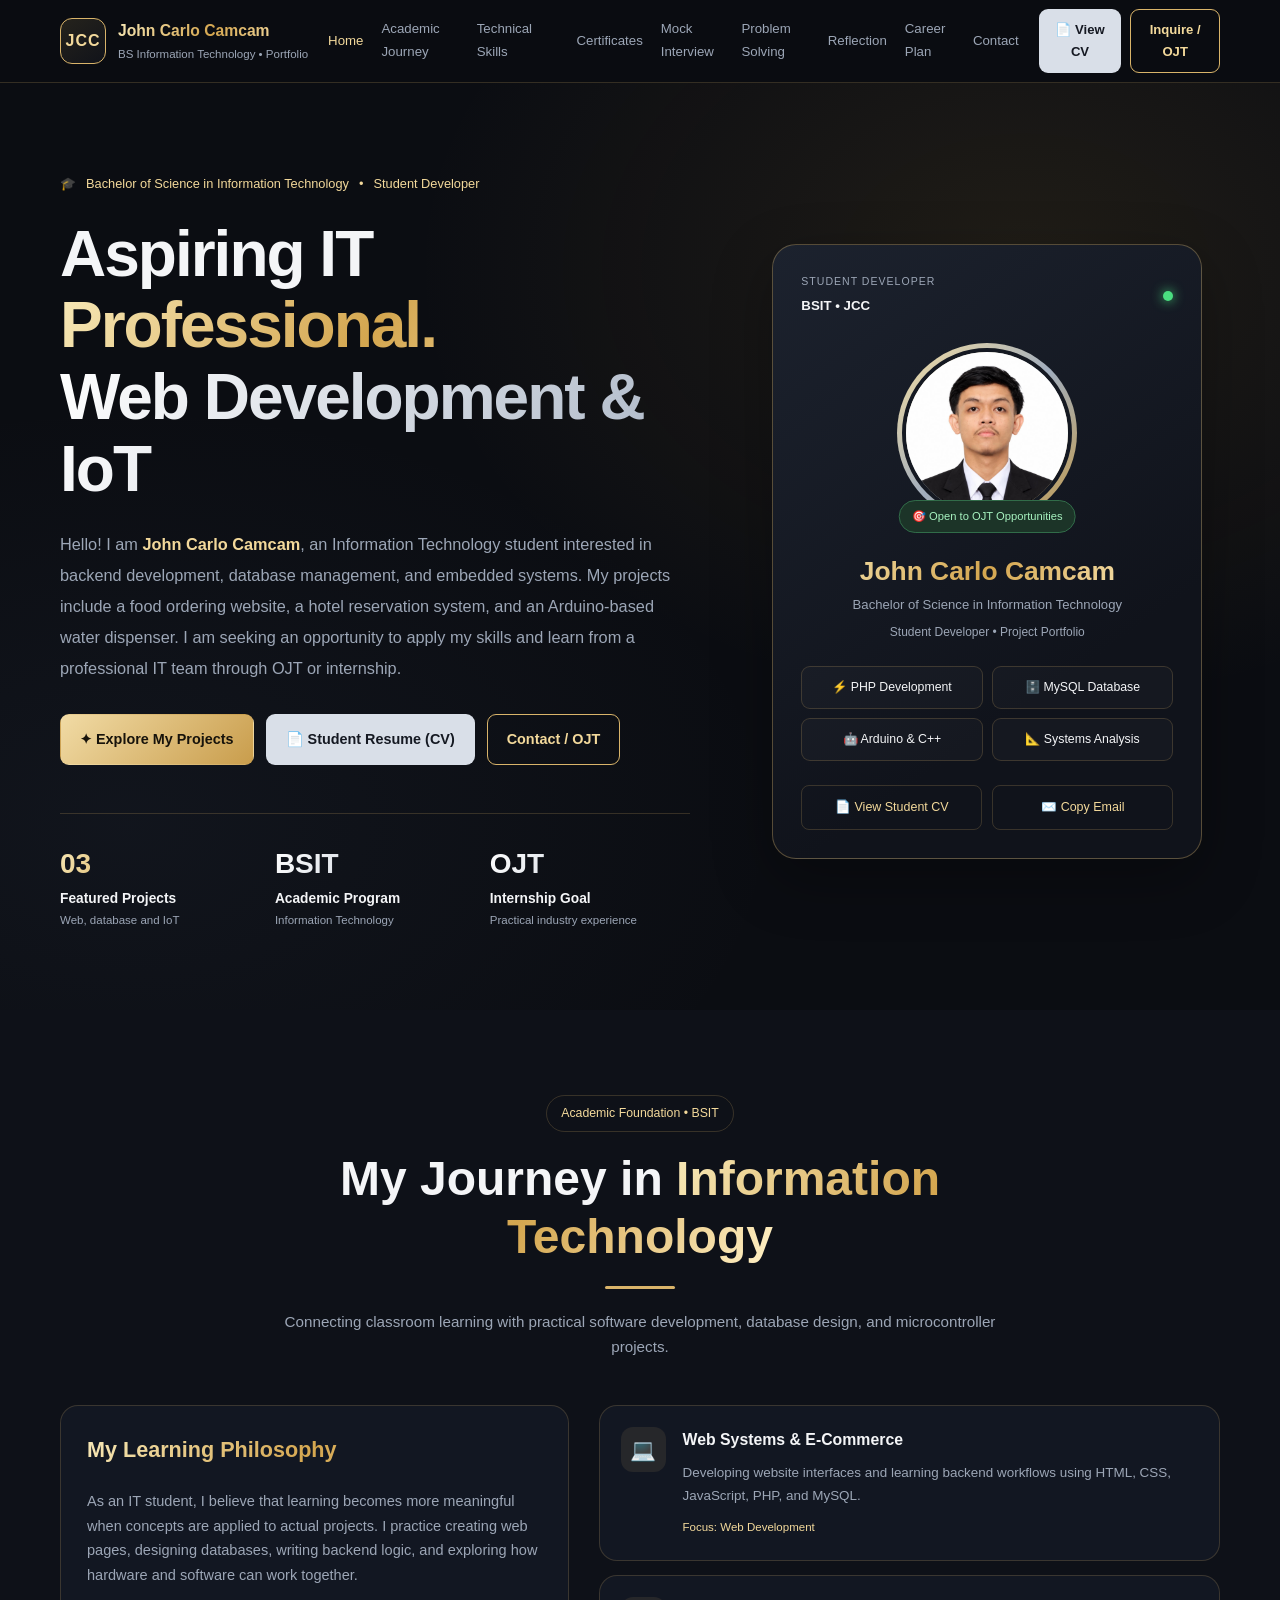
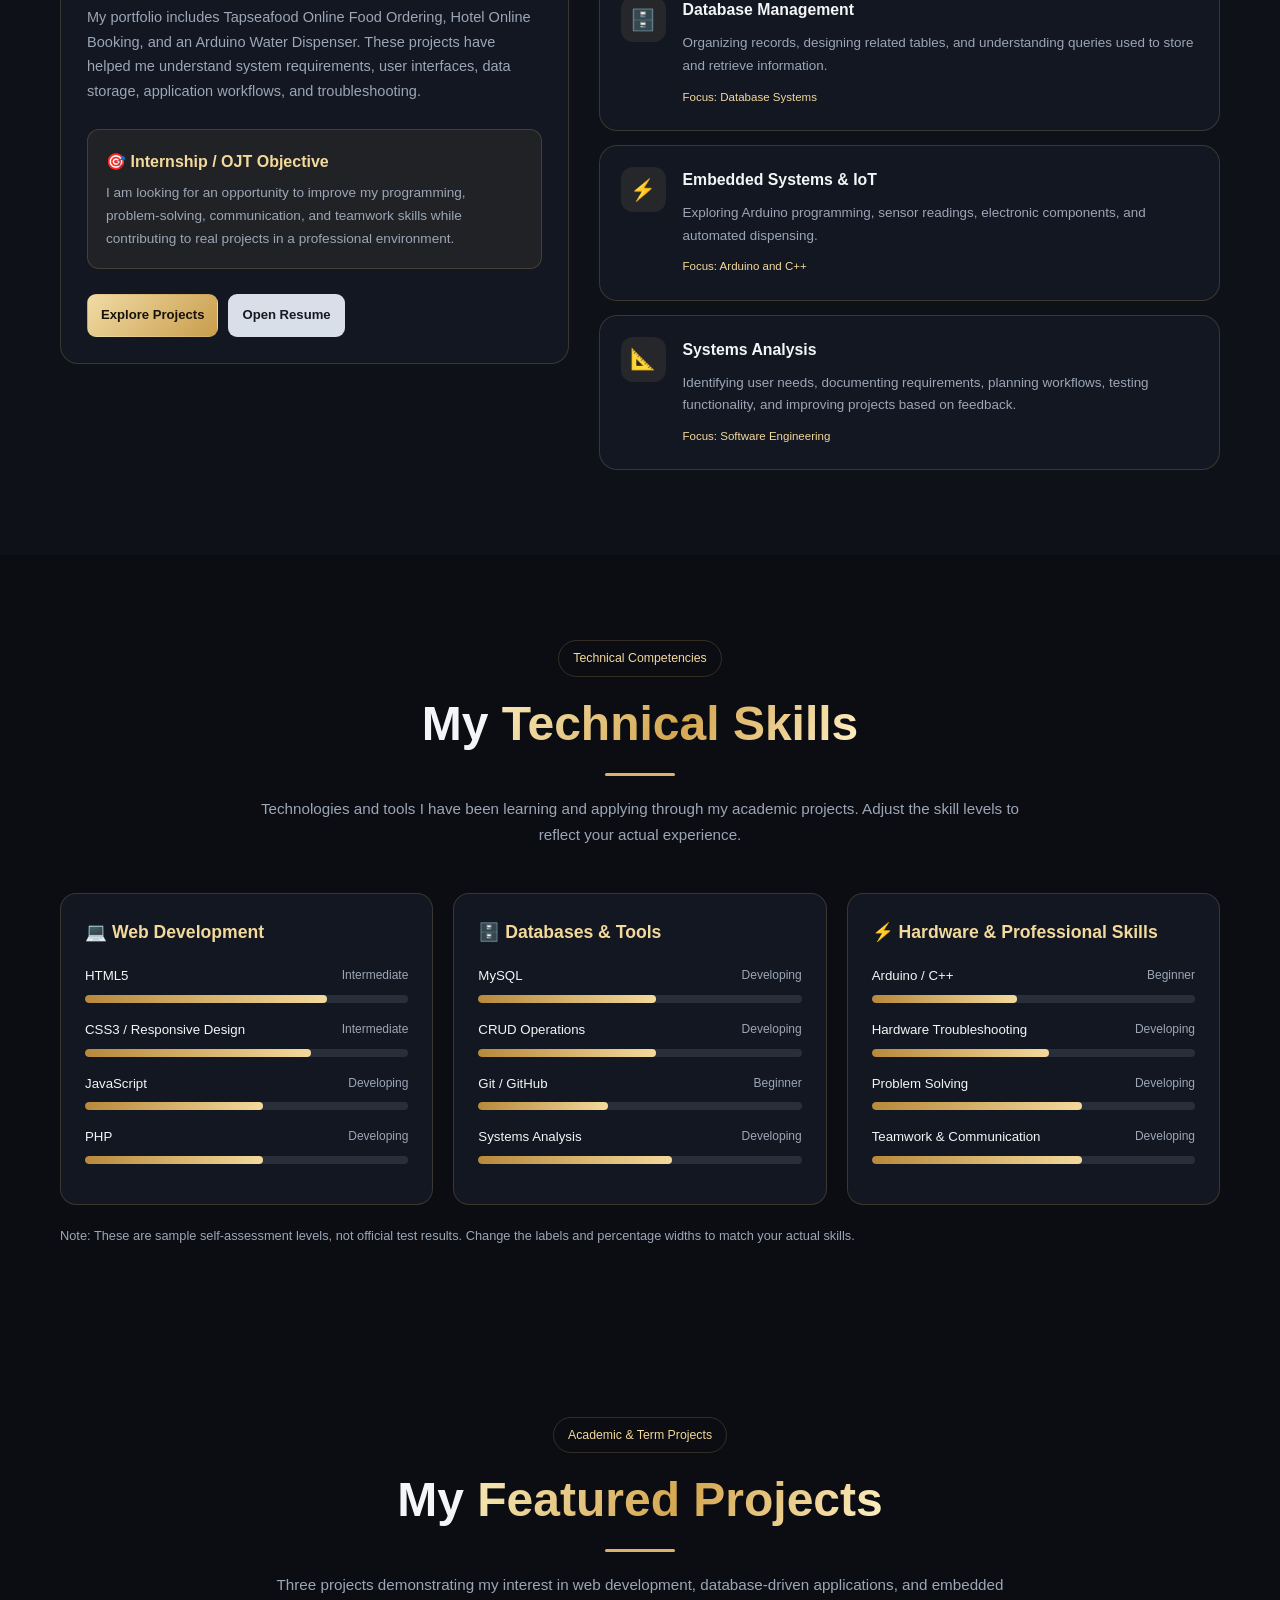
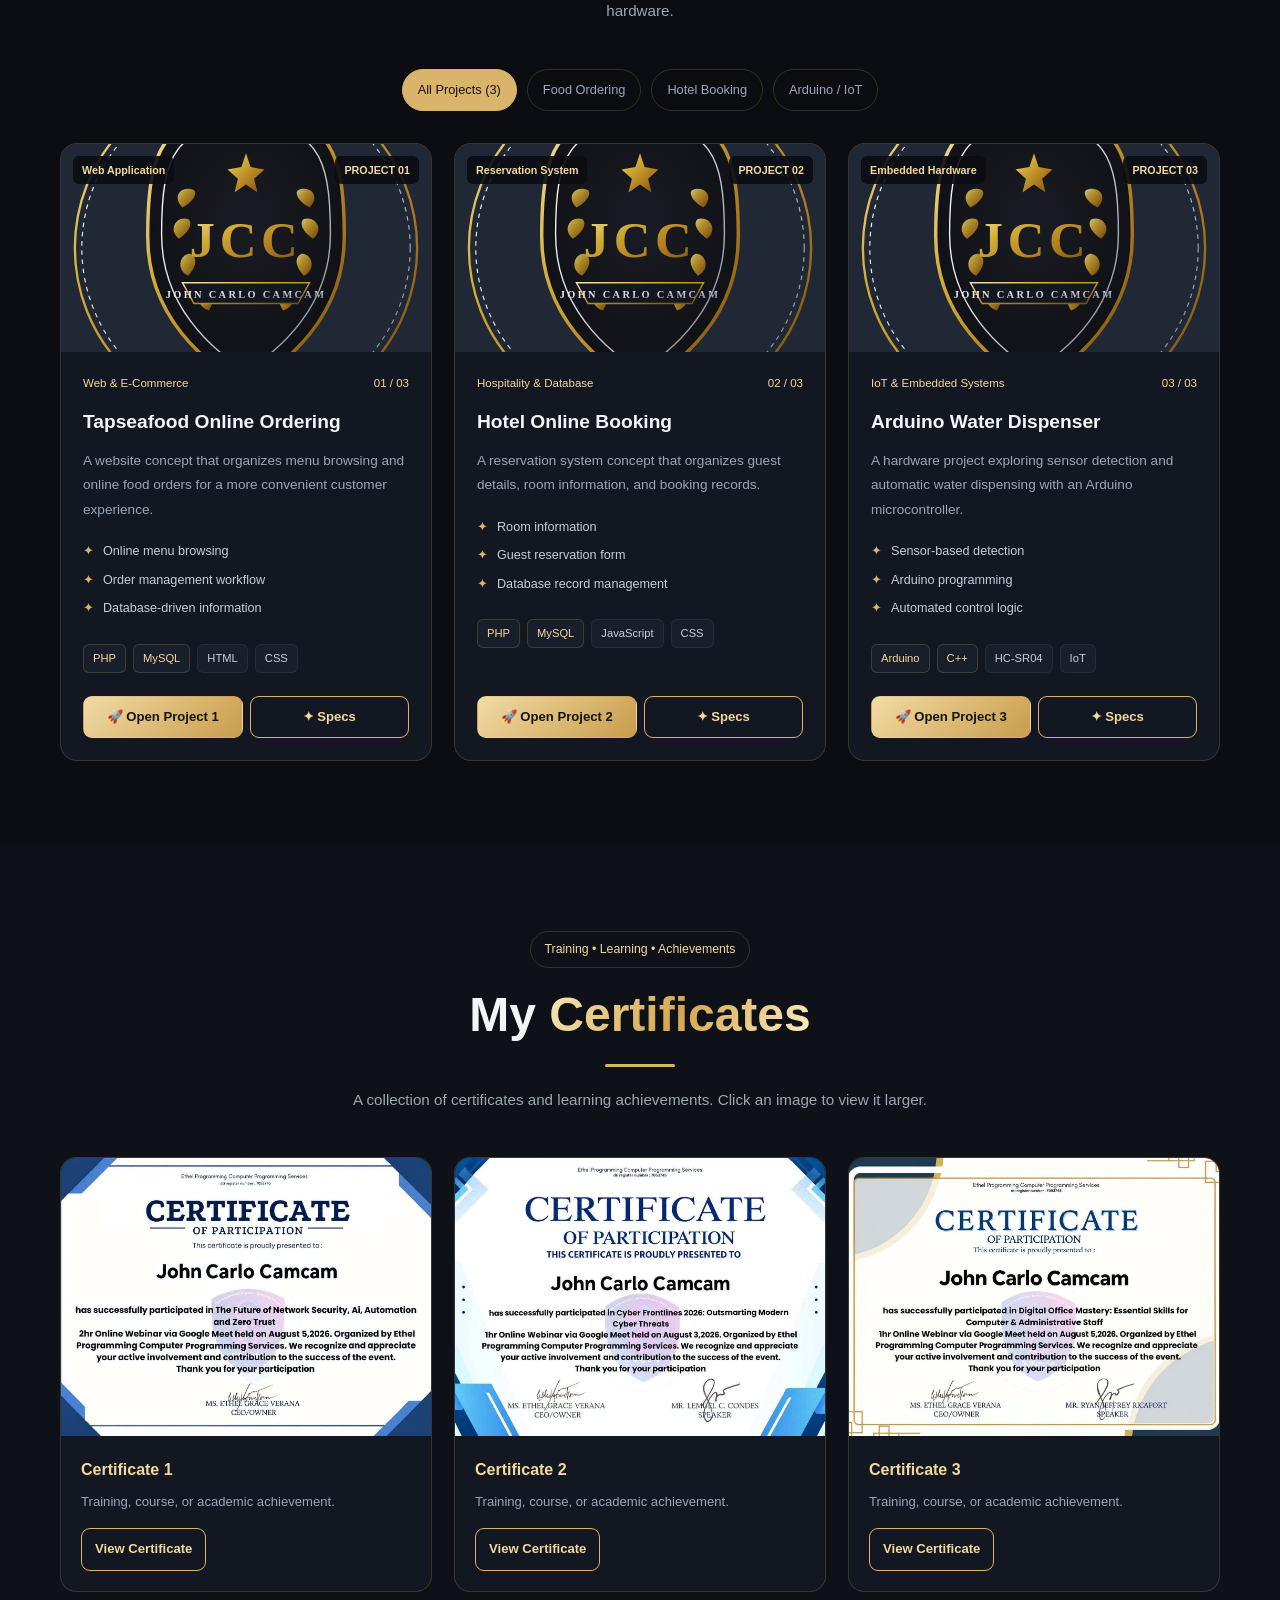
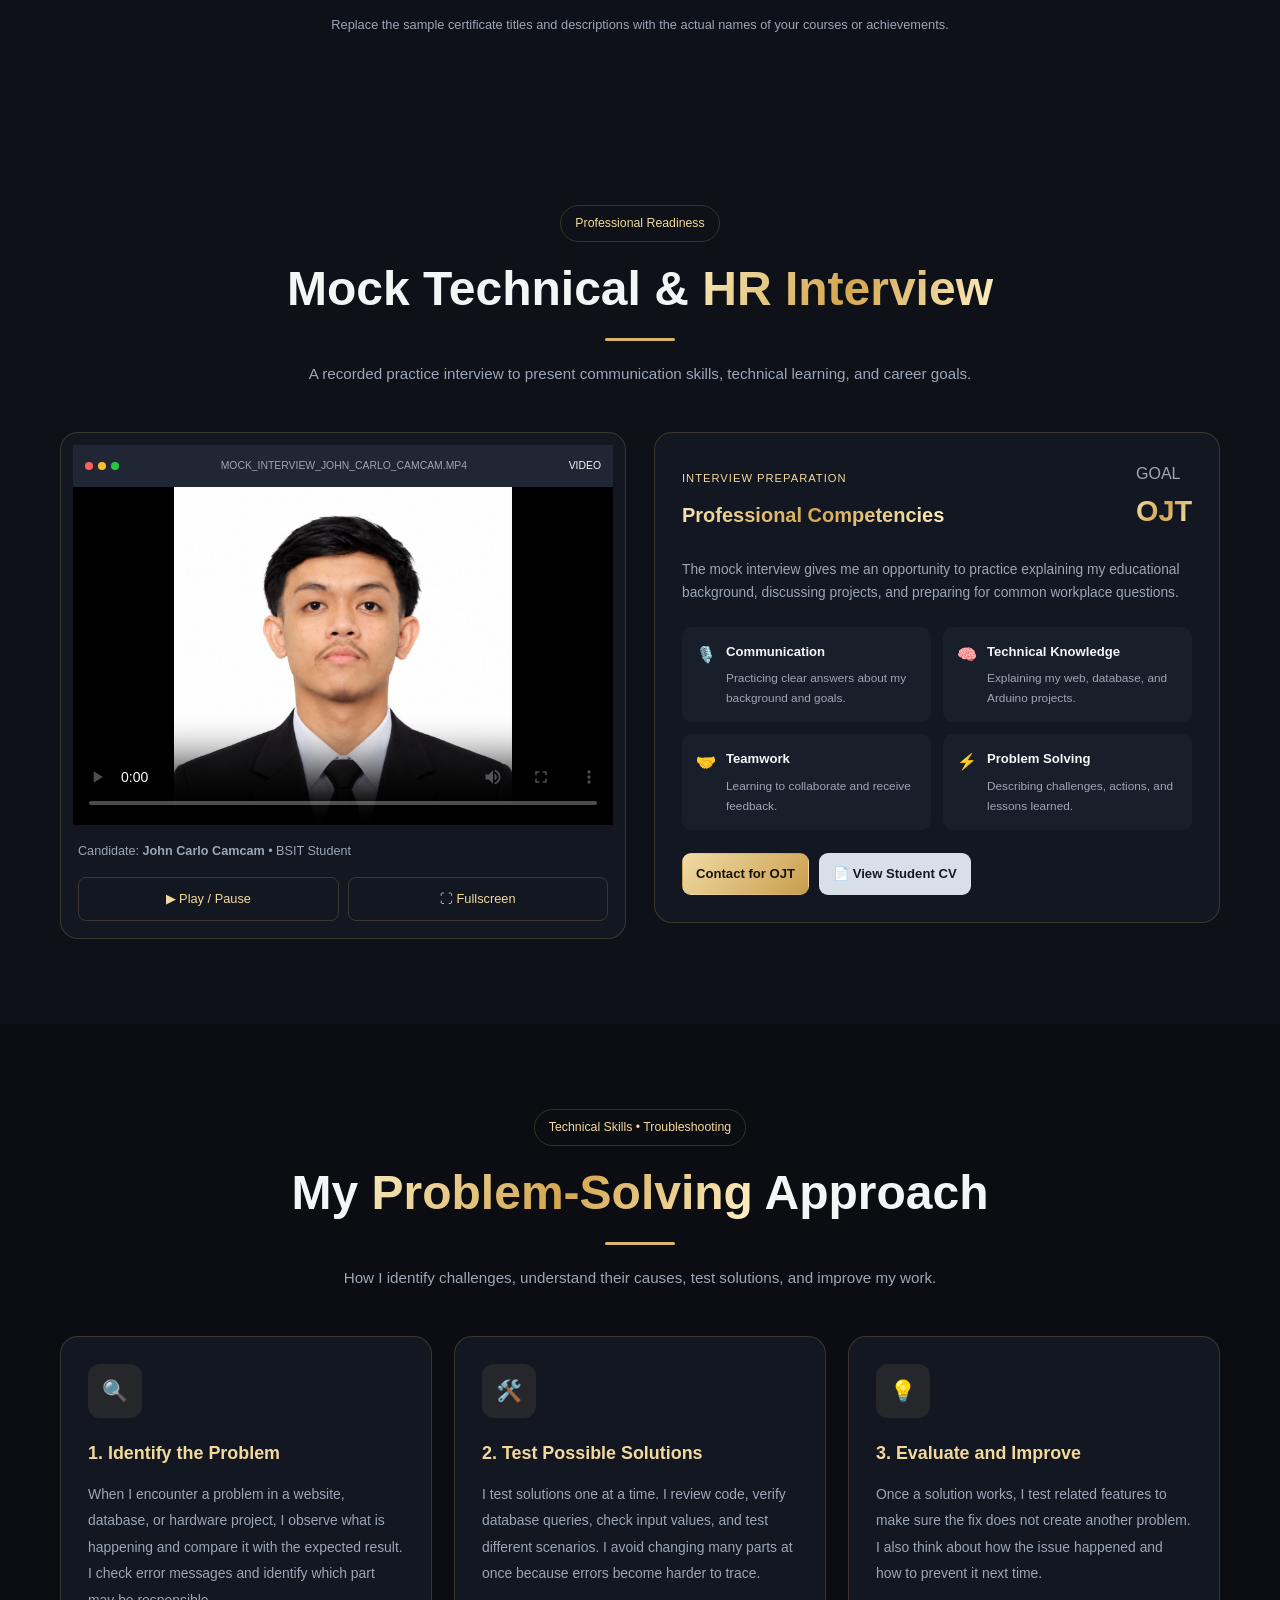
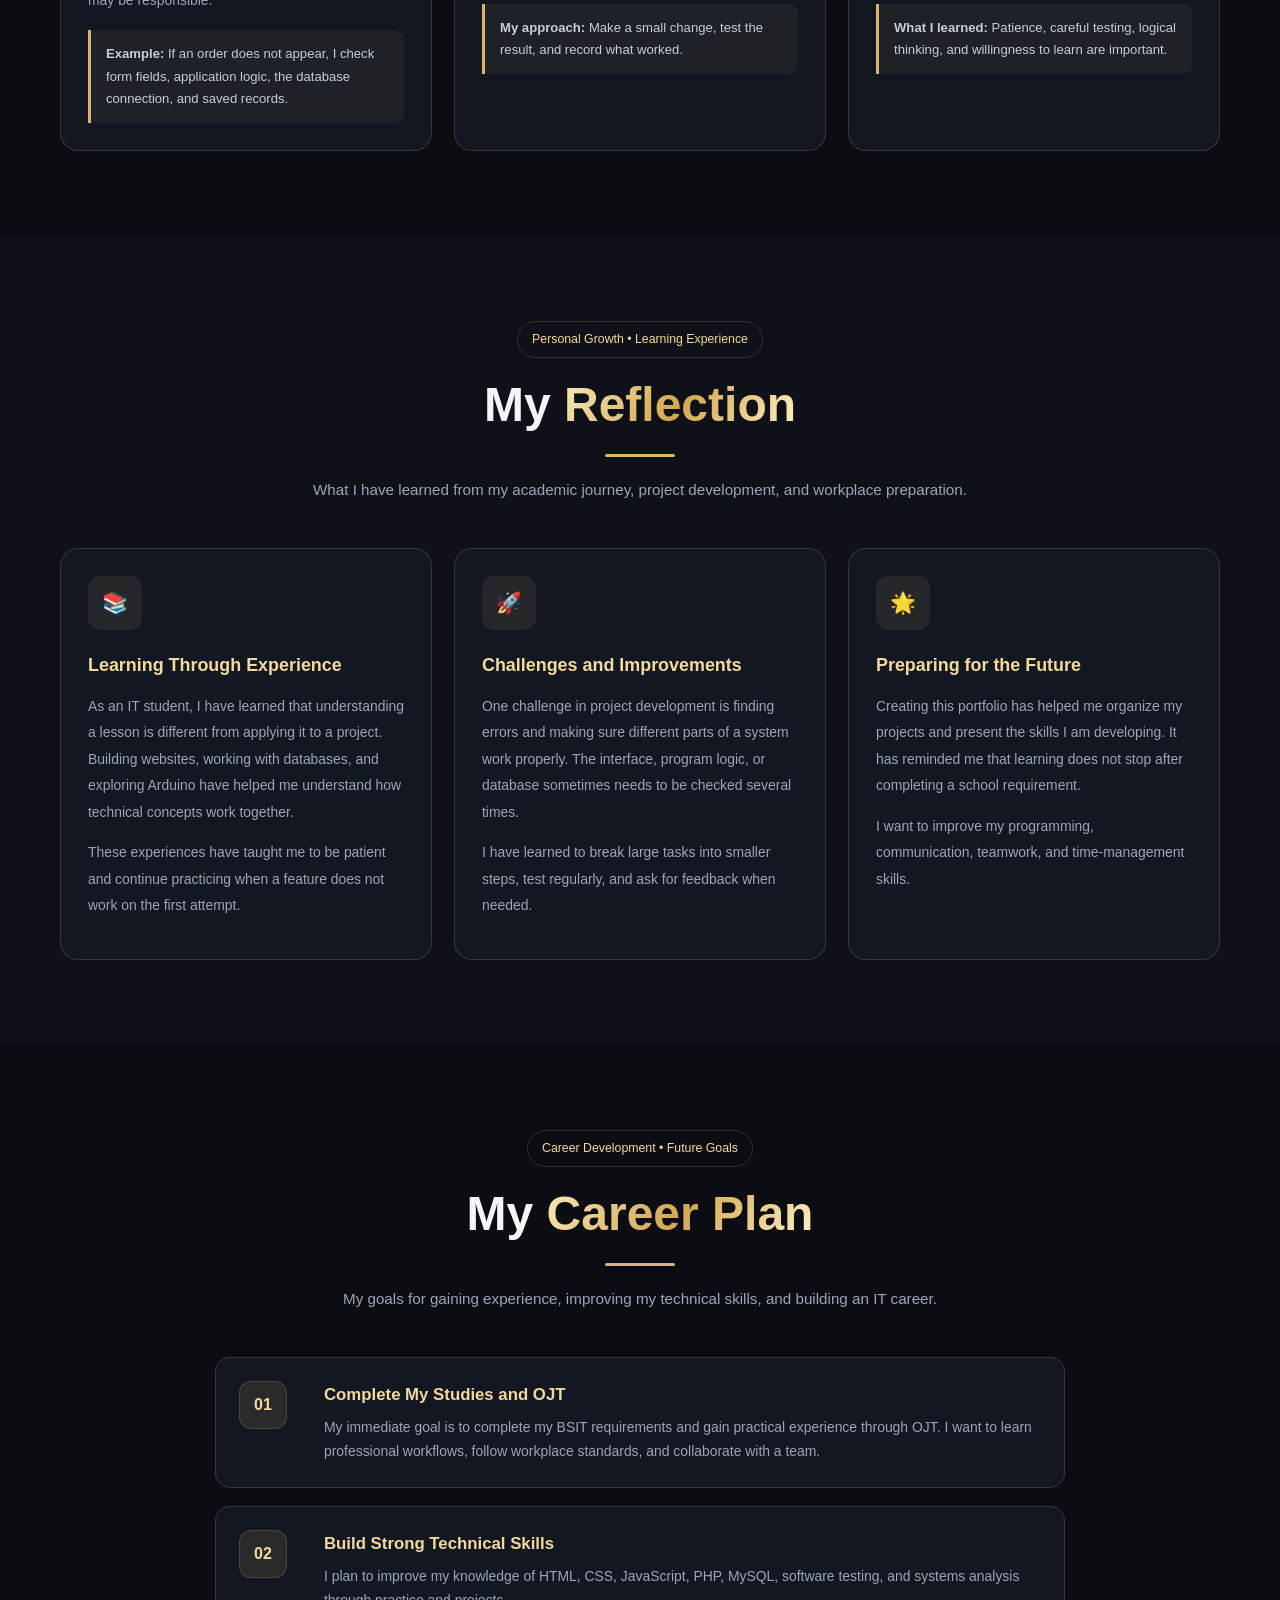
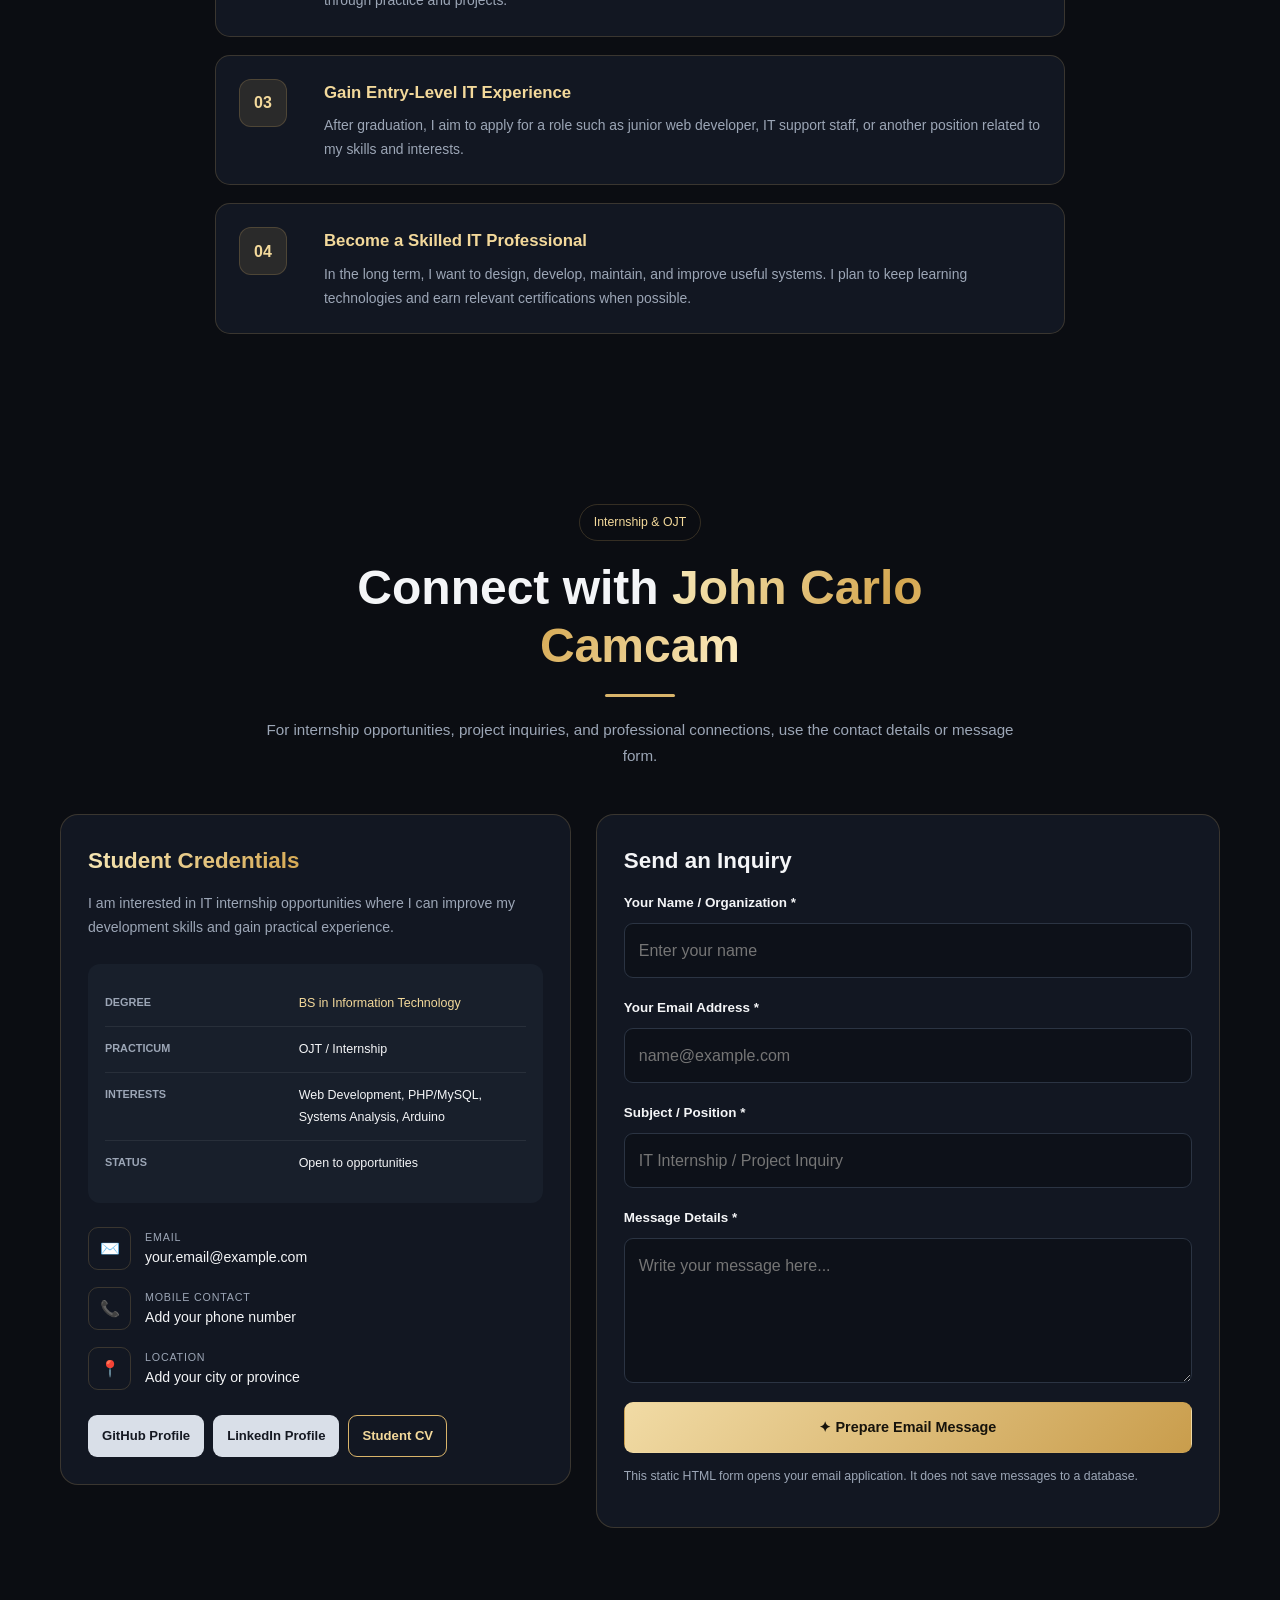
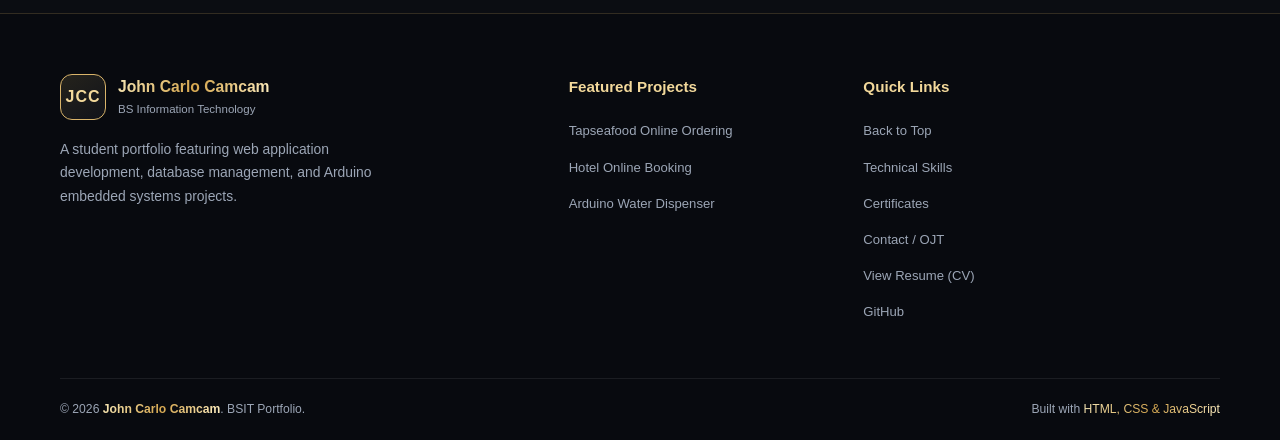
==== commit 8330835b: "Update index.html" ====
--- a/index.html
+++ b/index.html
@@ -1844,7 +1844,7 @@
                     <li><a href="#hero" class="nav-link active">Home</a></li>
                     <li><a href="#academic" class="nav-link">Academic Journey</a></li>
                     <li><a href="#skills" class="nav-link">Technical Skills</a></li>
-                    <li><a href="#projects" class="nav-link">Projects</a></li>
+                    <li><a href="#projects" class="nav-link"></a></li>
                     <li><a href="#certificates" class="nav-link">Certificates</a></li>
                     <li><a href="#interview" class="nav-link">Mock Interview</a></li>
                     <li><a href="#problem-solving" class="nav-link">Problem Solving</a></li>
@@ -2184,7 +2184,7 @@
                                     class="tech-pill primary">MySQL</span><span class="tech-pill">JavaScript</span><span
                                     class="tech-pill">CSS</span></div>
                             <div class="project-card-actions"><a class="btn btn-gold btn-sm"
-                                    href="YOUR_PROJECT_2_URL_HERE" target="_blank" rel="noopener noreferrer">🚀 Open Project 2</a><button
+                                    href="https://dontmesswithnatoy-ux.github.io/Hotel/?fbclid=IwY2xjawVZGPlleHRuA2FlbQIxMABwZG9mBWJyaWQRMUtOS0UyZk1SRWpxaUVpUGxzcnRjBmFwcF9pZBAyMjIwMzkxNzg4MjAwODkyAAEf6vD23Ag7nM0ZlqJZ6DNrkAkjA6Y2WsoFFUGPrsVM5J7cUinlcS7hiOJKVTQ_aem_Gl_X0xYHOL0p9FWNLPUPtQ" target="_blank" rel="noopener noreferrer">🚀 Open Project 2</a><button
                                     class="btn btn-outline-gold btn-sm open-modal-btn">✦ Specs</button></div>
                         </div>
                     </article>
@@ -2219,7 +2219,7 @@
                                     class="tech-pill primary">C++</span><span class="tech-pill">HC-SR04</span><span
                                     class="tech-pill">IoT</span></div>
                             <div class="project-card-actions"><a class="btn btn-gold btn-sm"
-                                    href="YOUR_PROJECT_3_URL_HERE" target="_blank" rel="noopener noreferrer">🚀 Open Project 3</a><button
+                                    href="https://seancubio8-jpg.github.io/Project-22/" target="_blank" rel="noopener noreferrer">🚀 Open Project 3</a><button
                                     class="btn btn-outline-gold btn-sm open-modal-btn">✦ Specs</button></div>
                         </div>
                     </article>
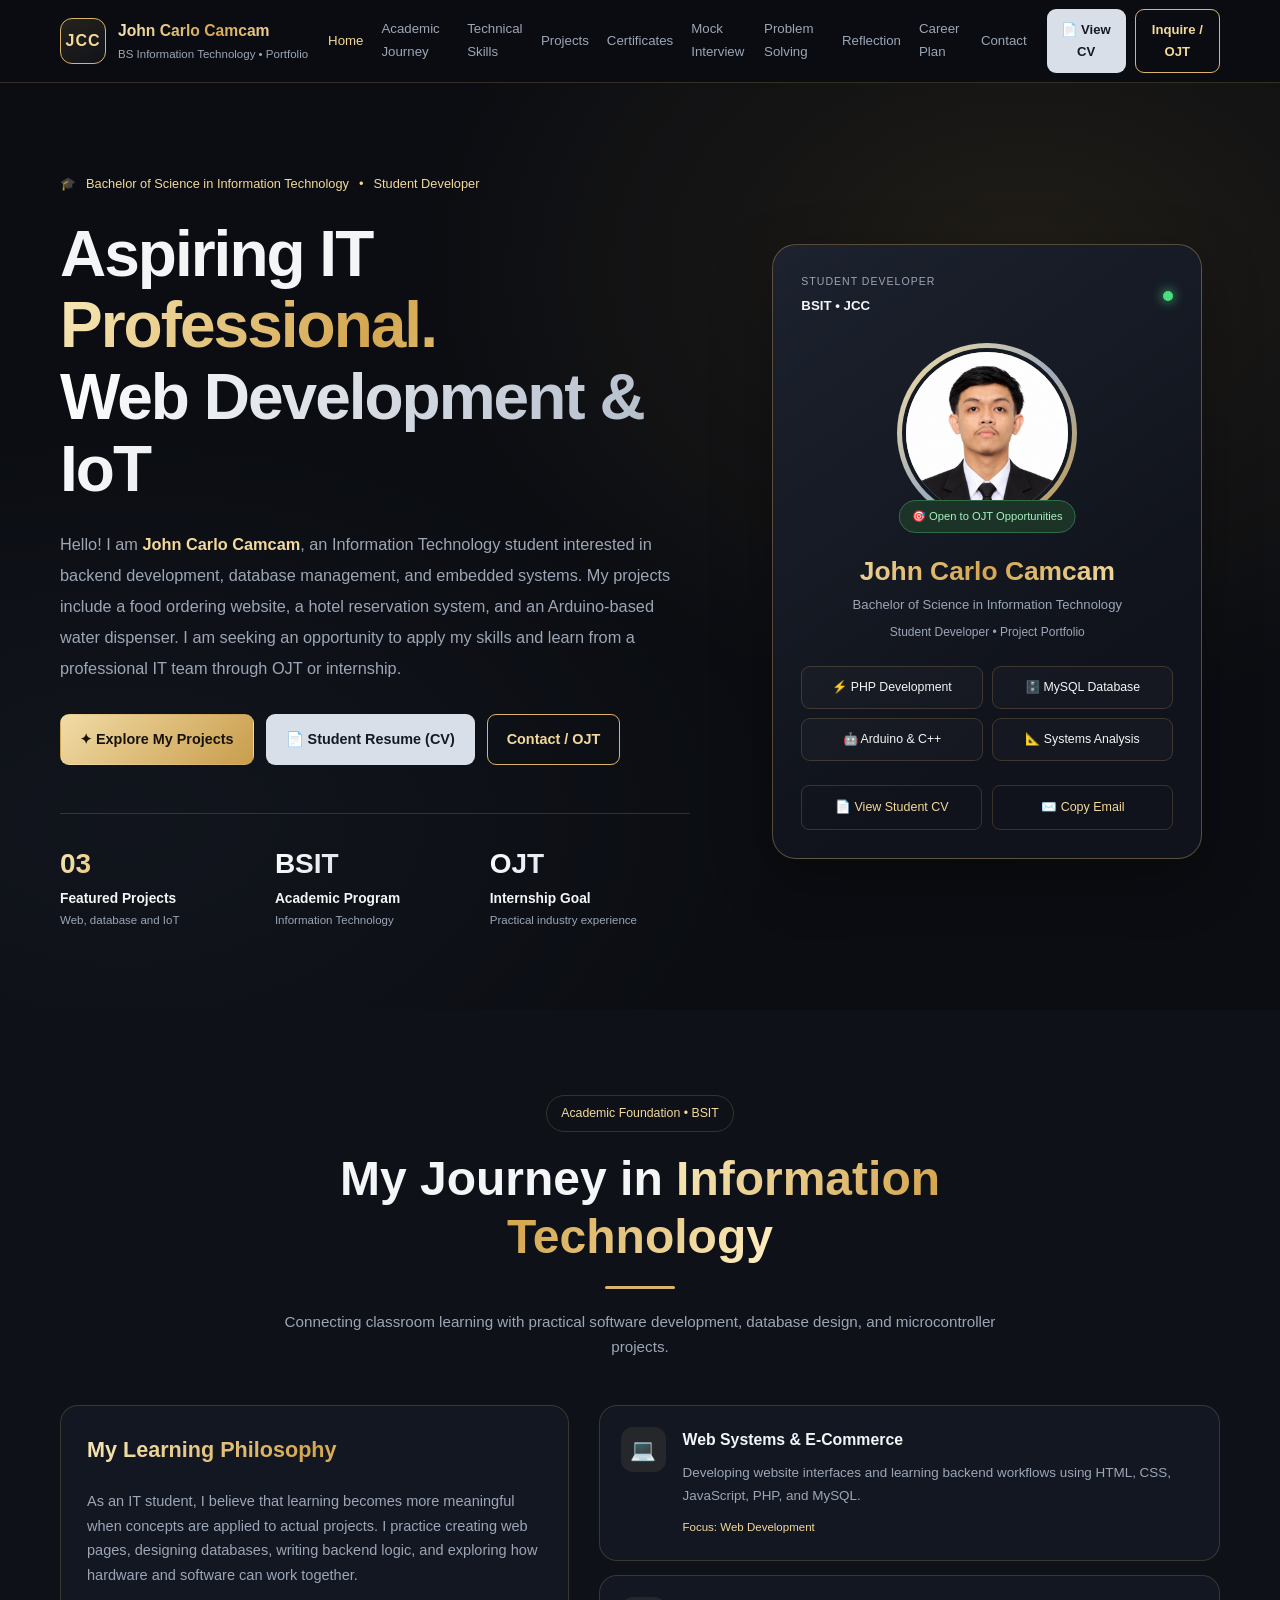
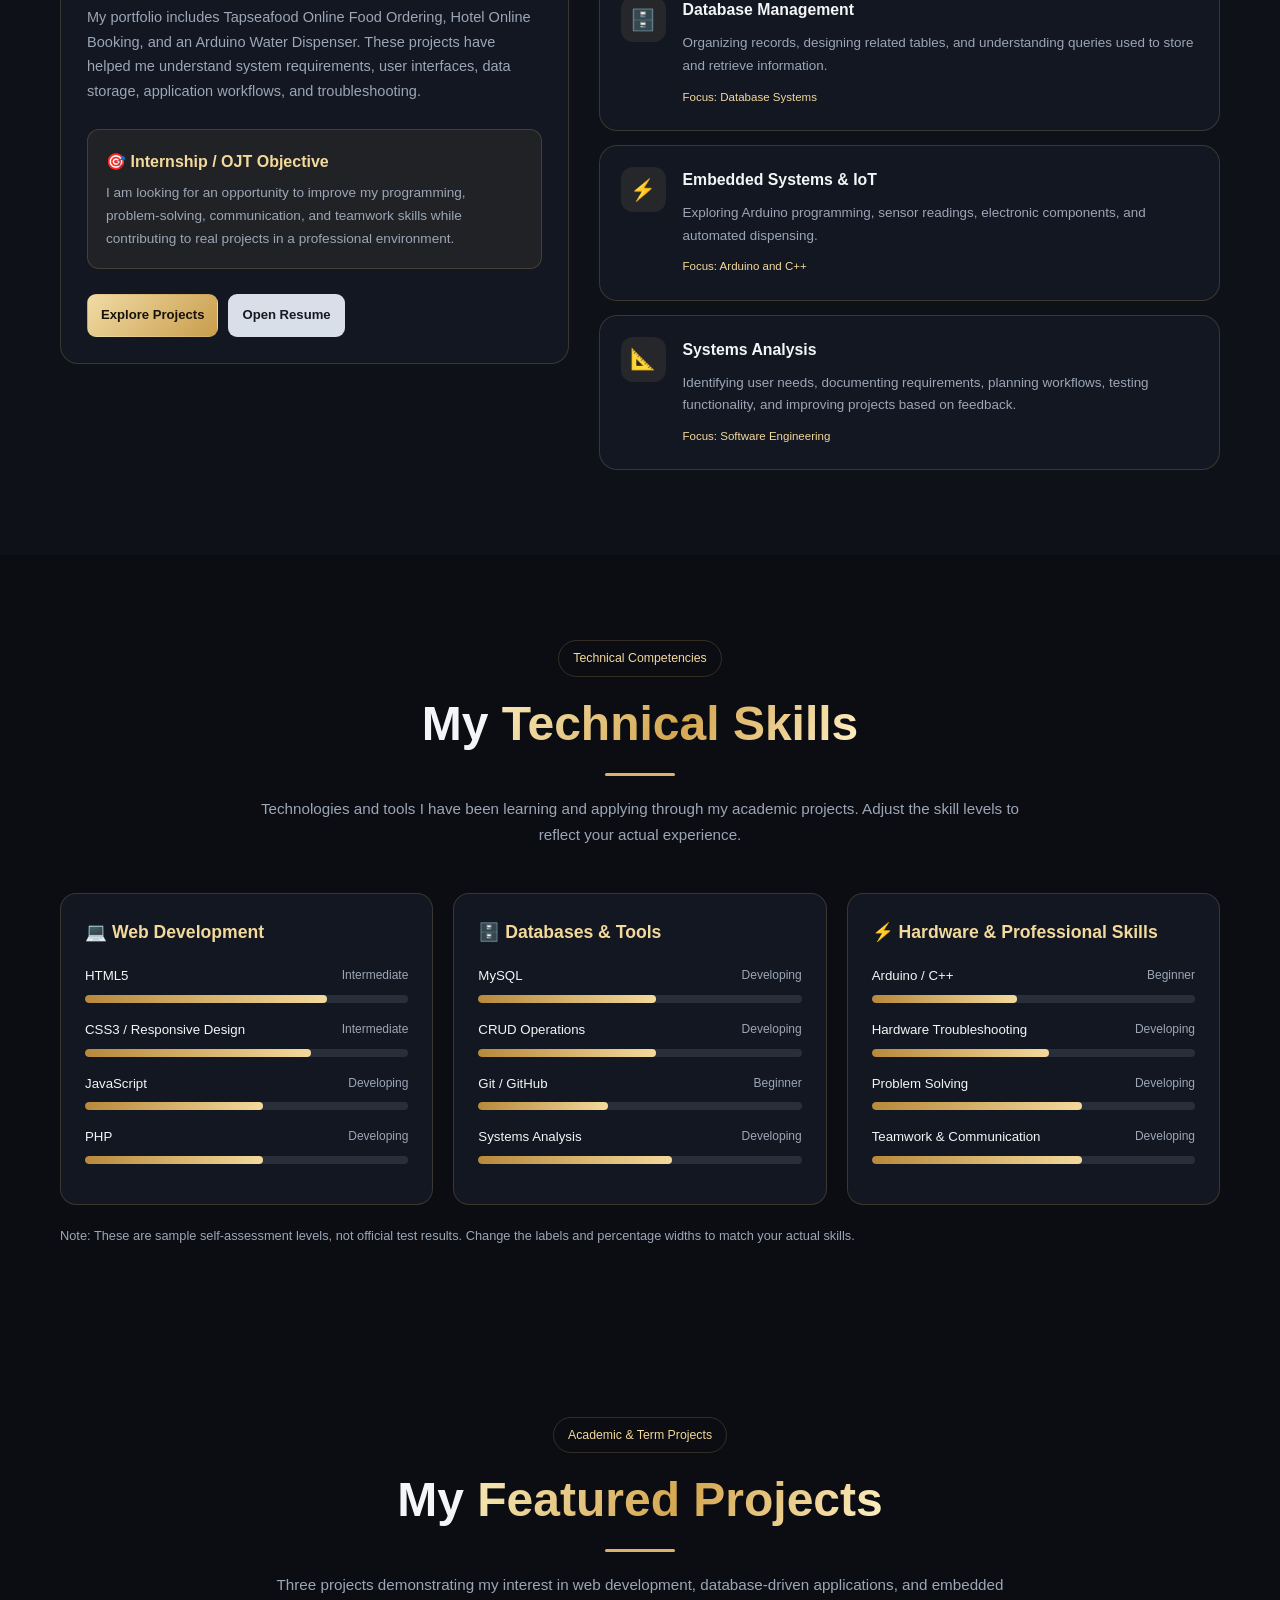
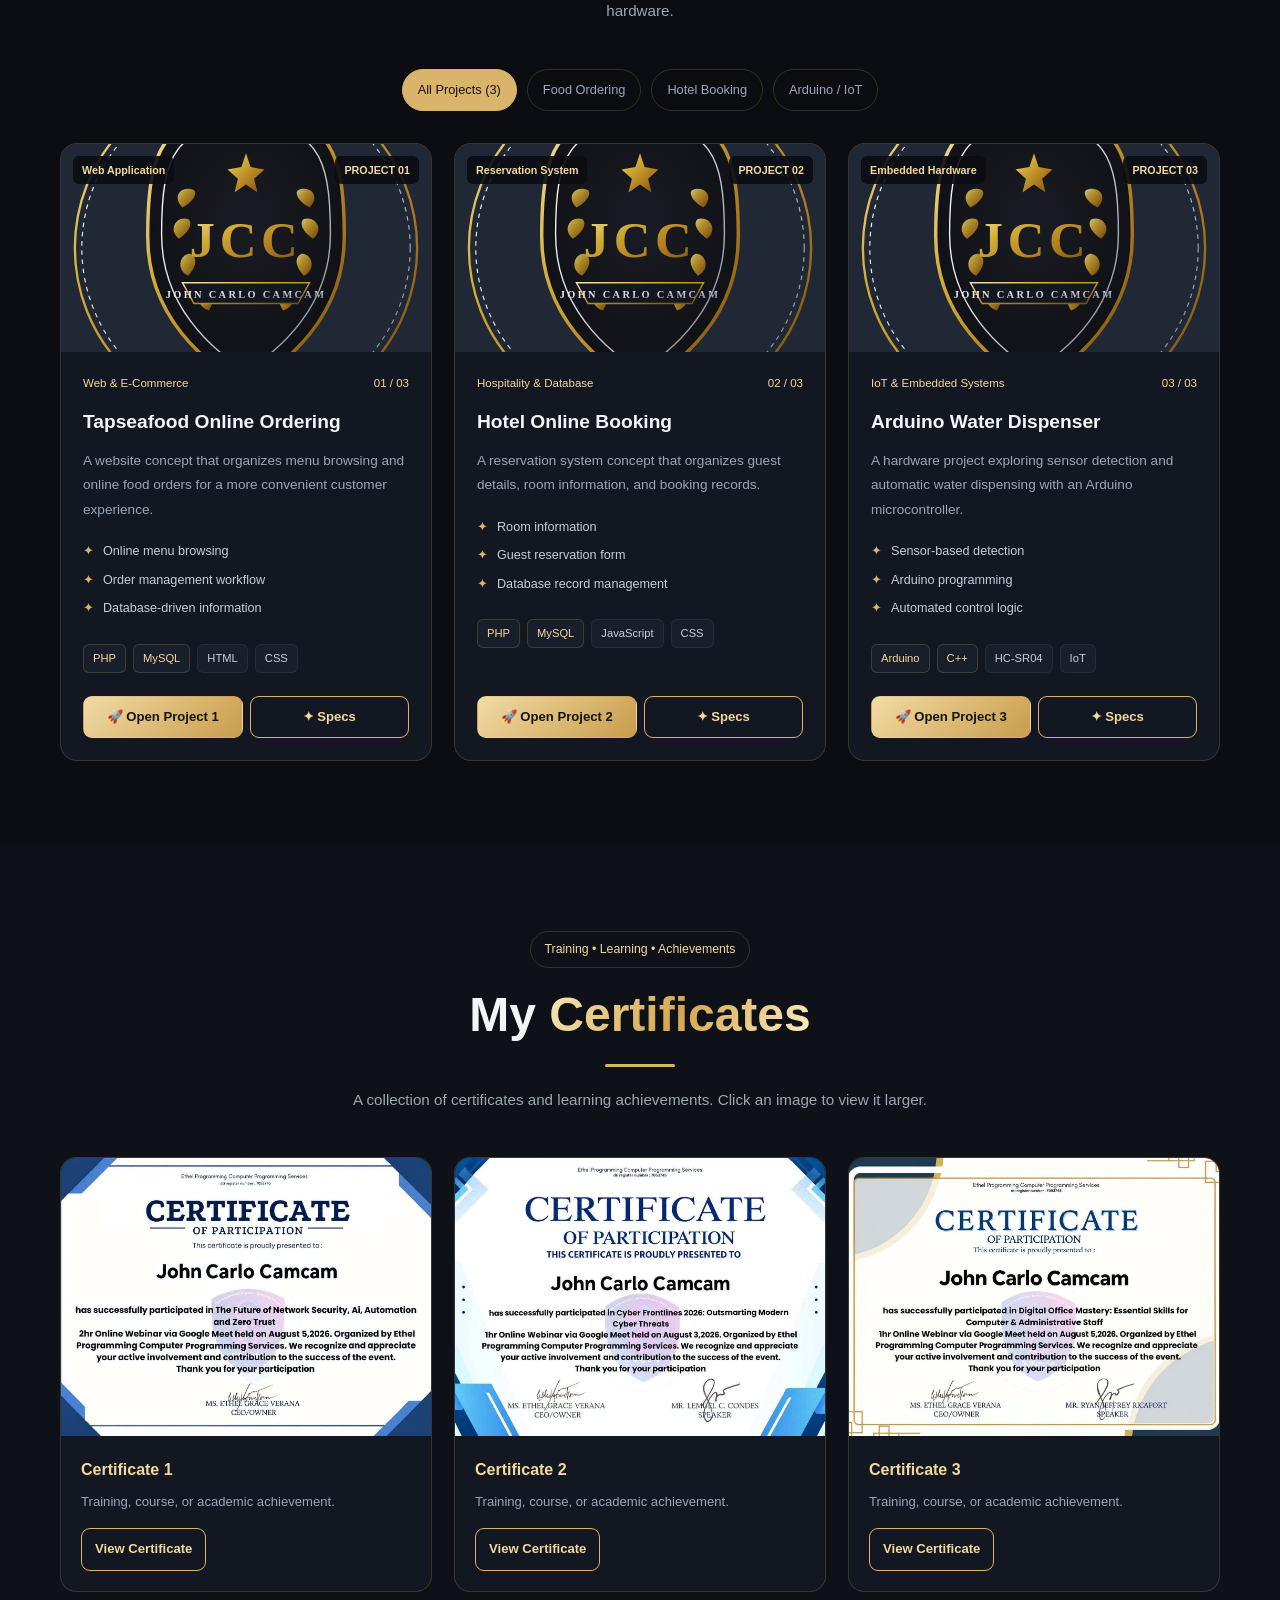
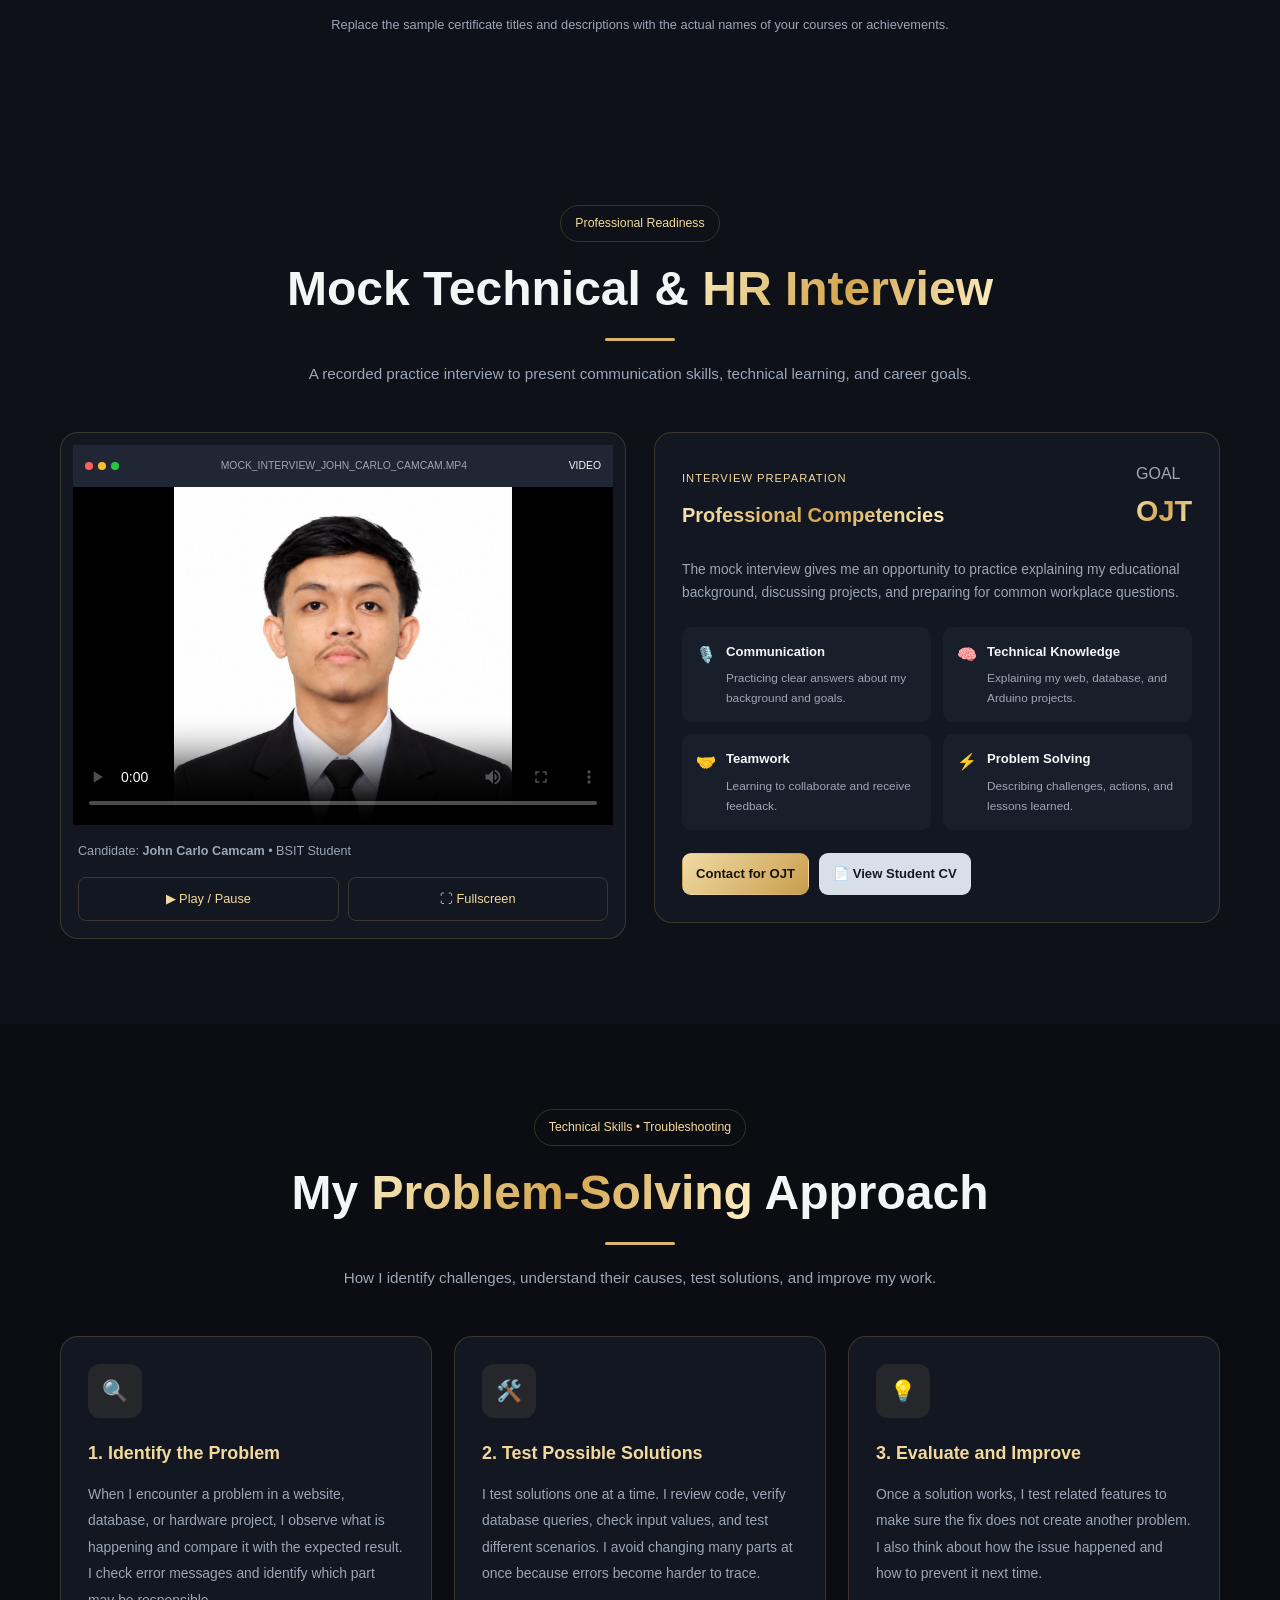
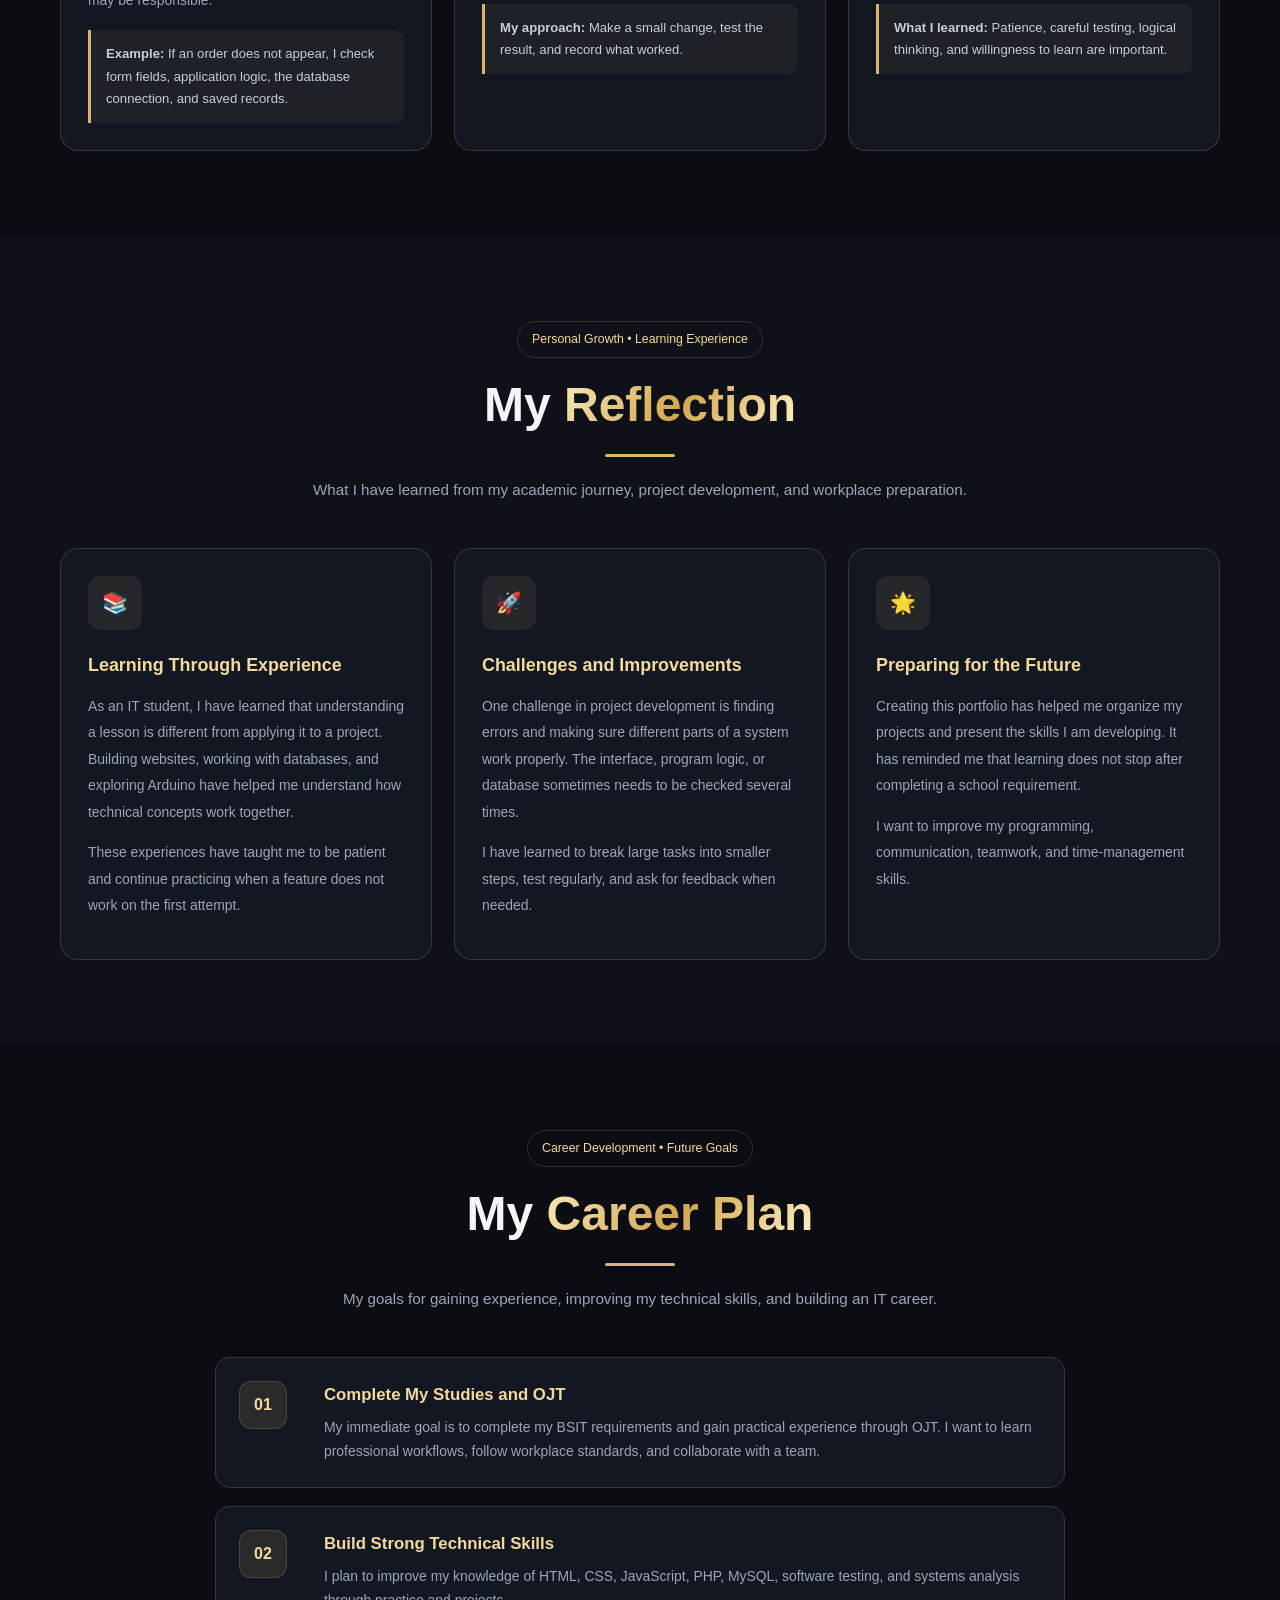
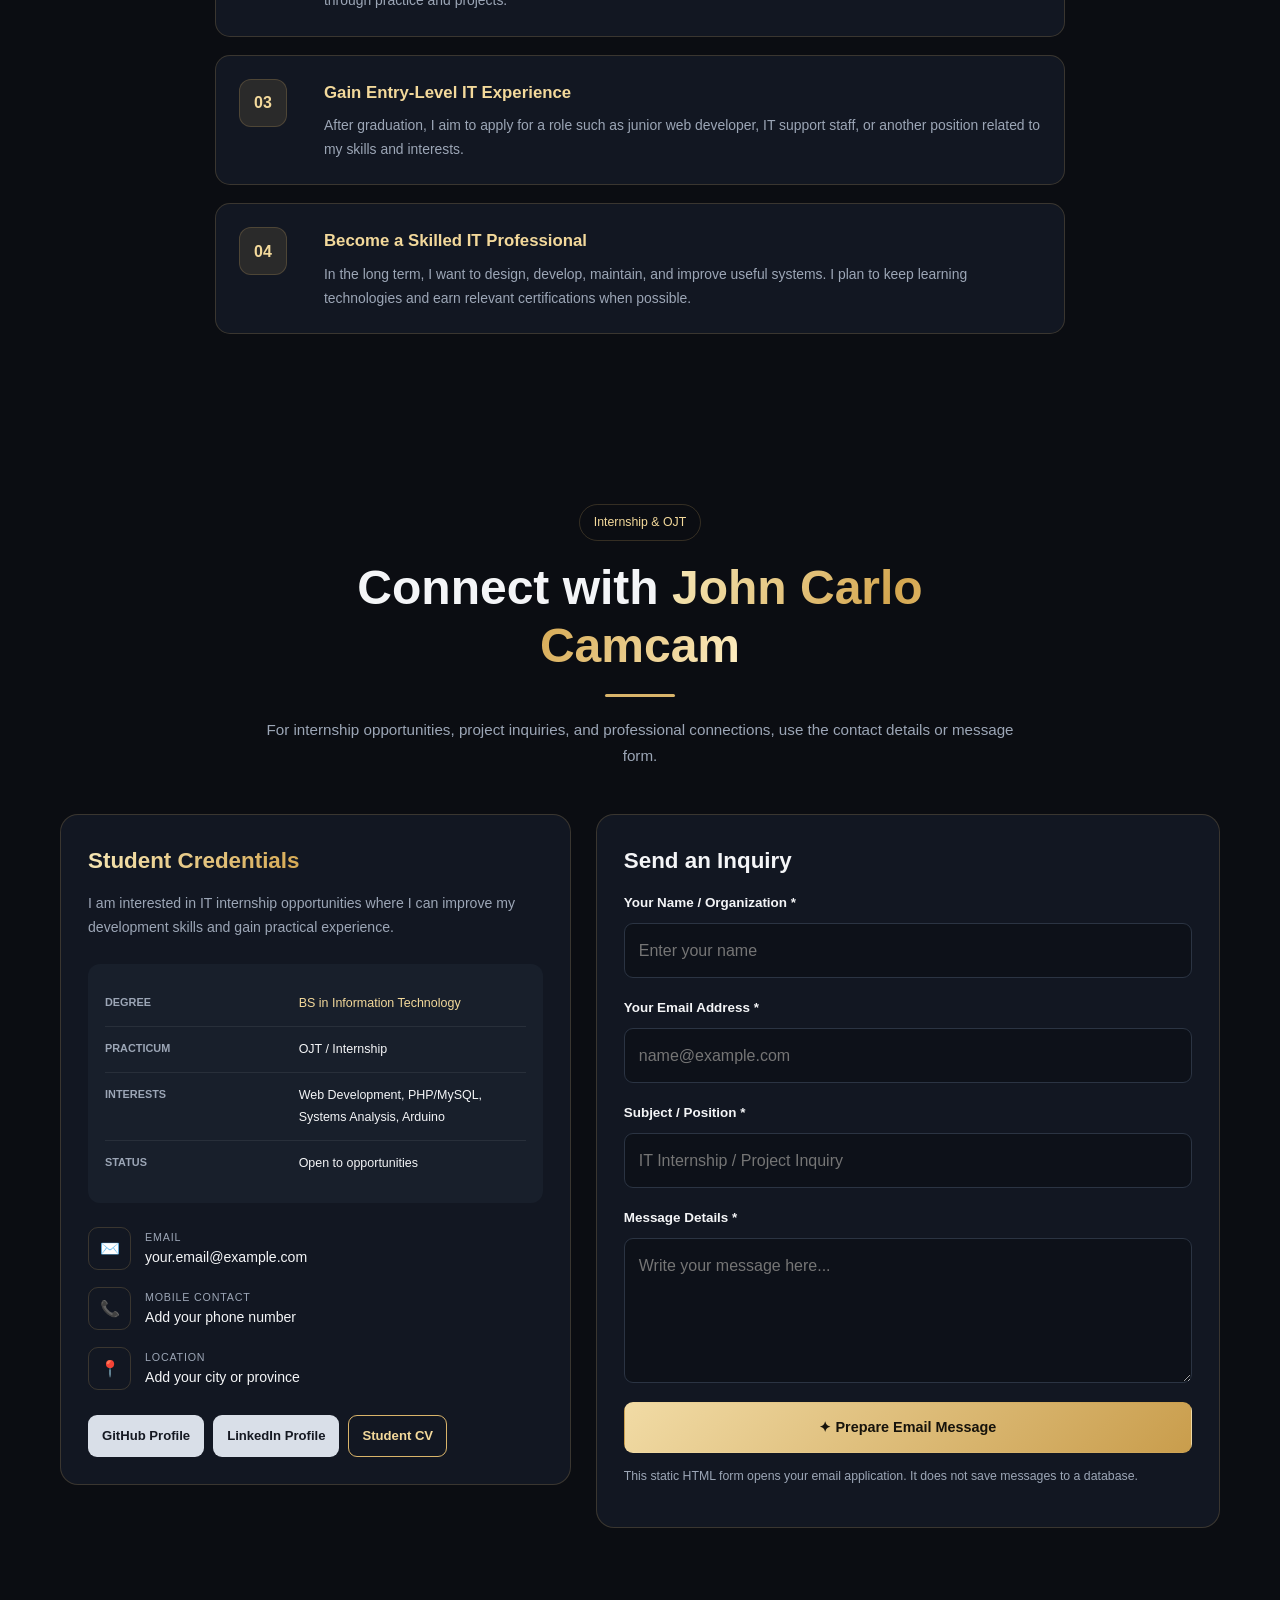
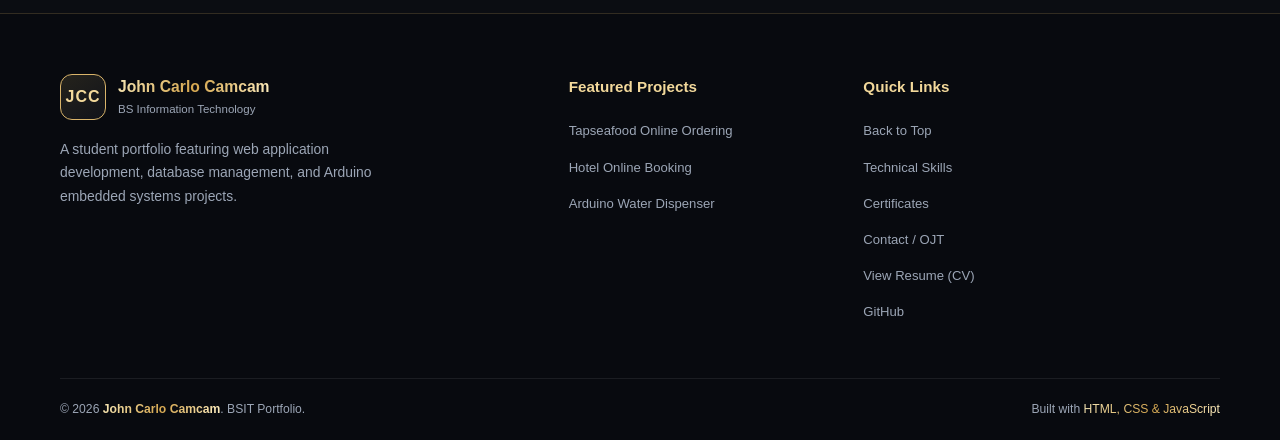
==== commit 6e77e03c: "Update index.html" ====
--- a/index.html
+++ b/index.html
@@ -1844,7 +1844,7 @@
                     <li><a href="#hero" class="nav-link active">Home</a></li>
                     <li><a href="#academic" class="nav-link">Academic Journey</a></li>
                     <li><a href="#skills" class="nav-link">Technical Skills</a></li>
-                    <li><a href="#projects" class="nav-link"></a></li>
+                    <li><a href="#projects" class="nav-link">Projects</a></li>
                     <li><a href="#certificates" class="nav-link">Certificates</a></li>
                     <li><a href="#interview" class="nav-link">Mock Interview</a></li>
                     <li><a href="#problem-solving" class="nav-link">Problem Solving</a></li>
